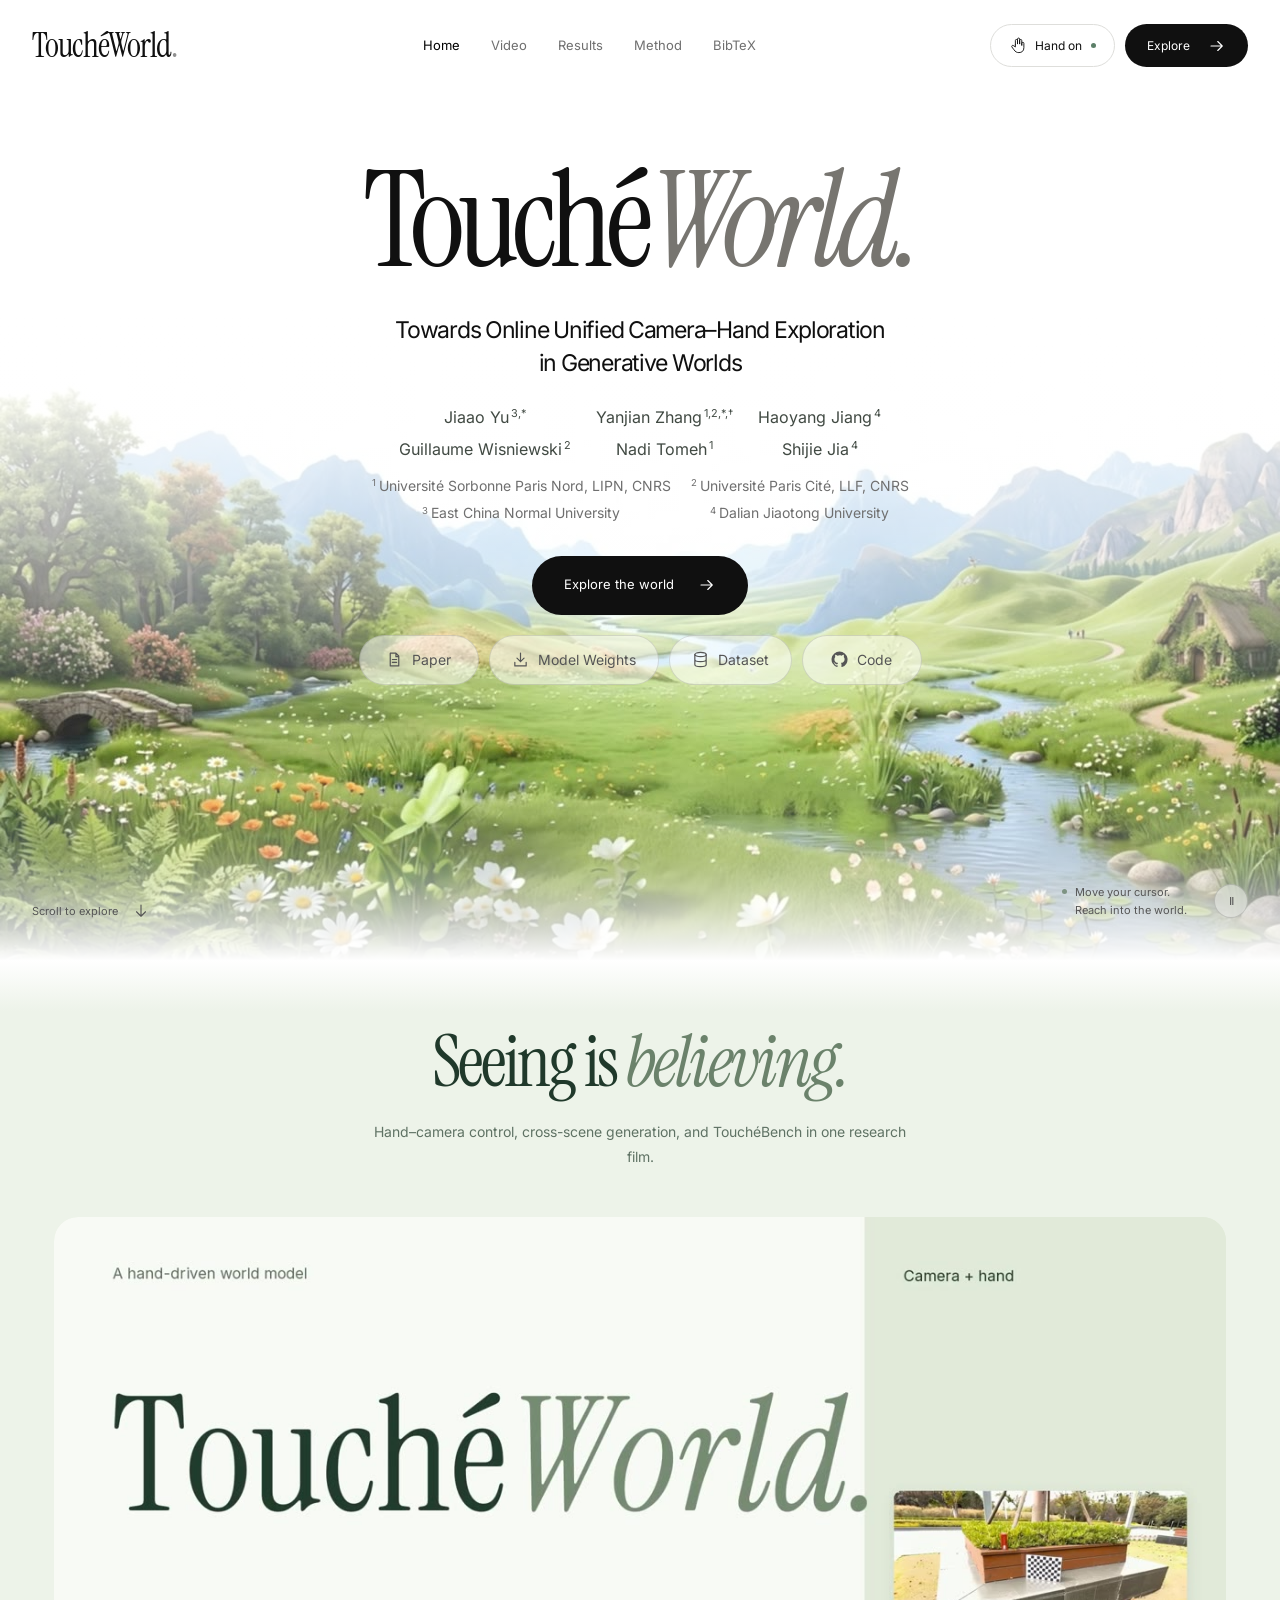
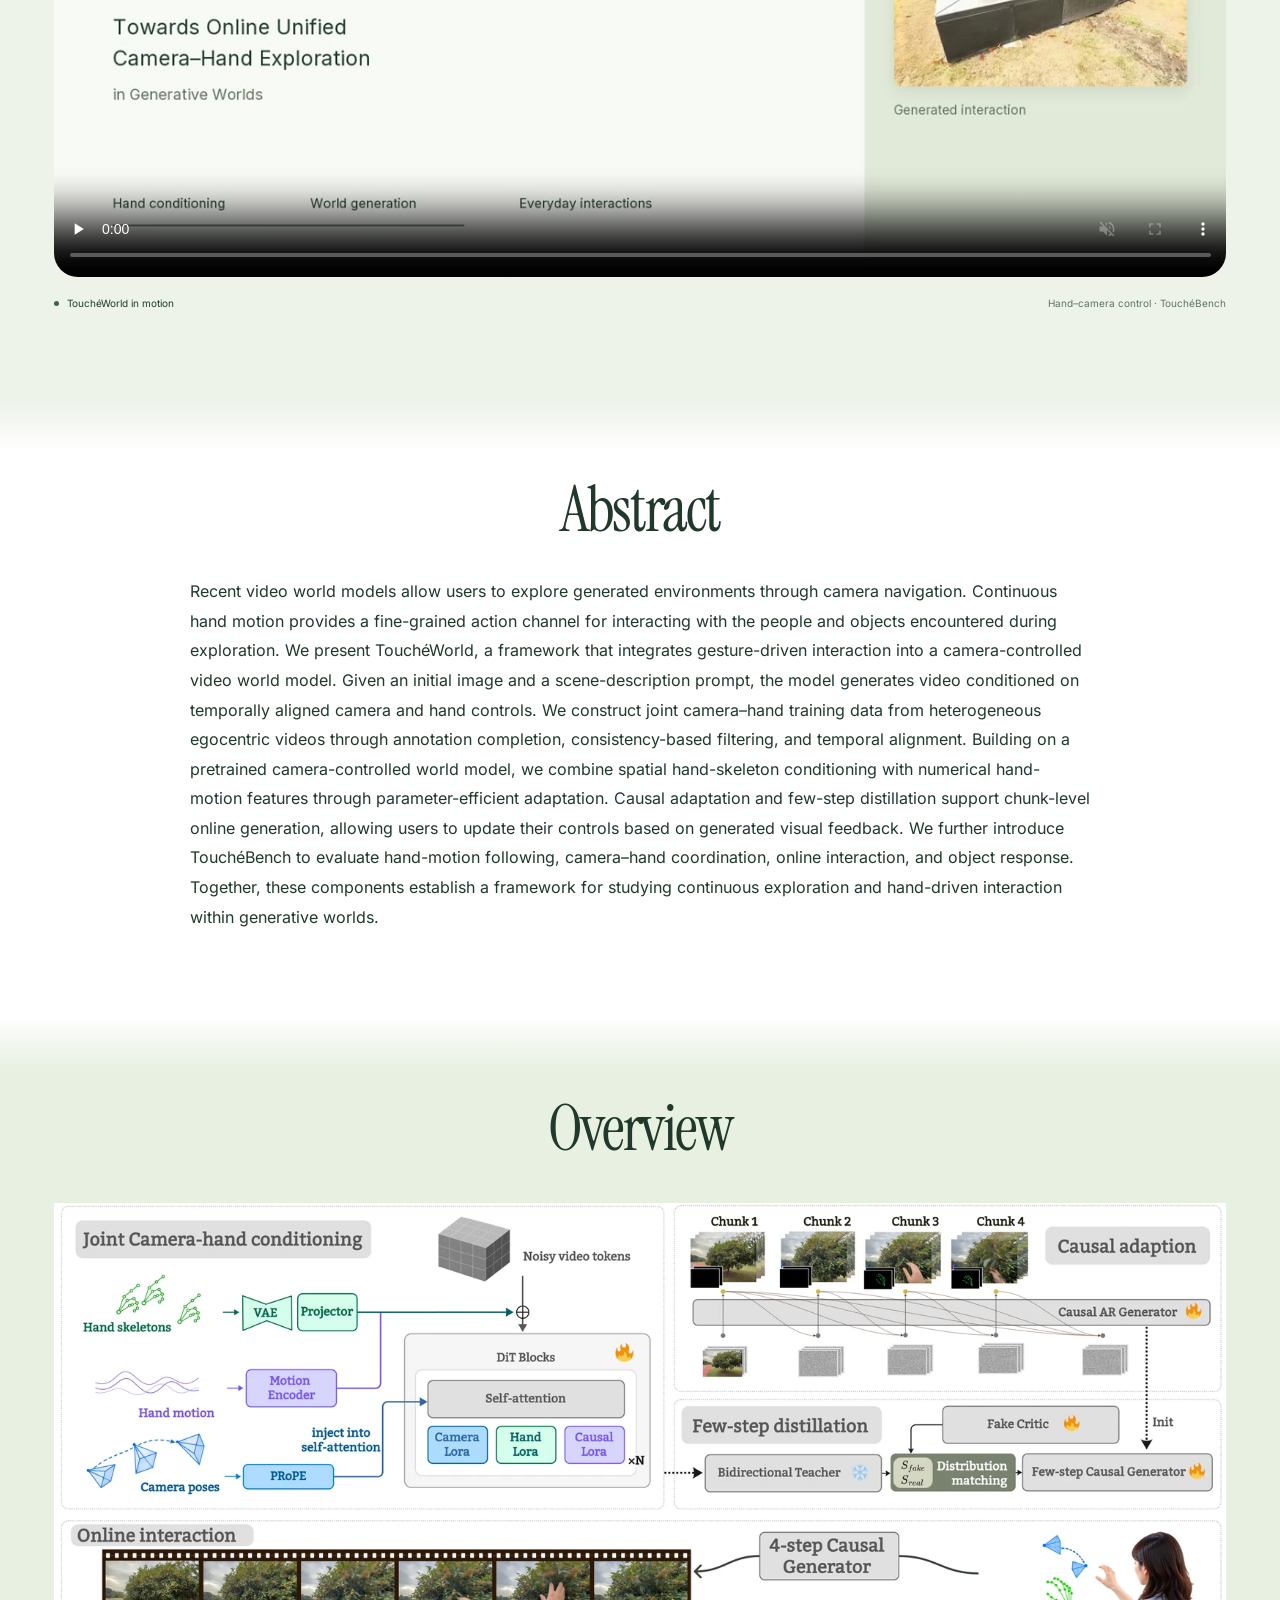
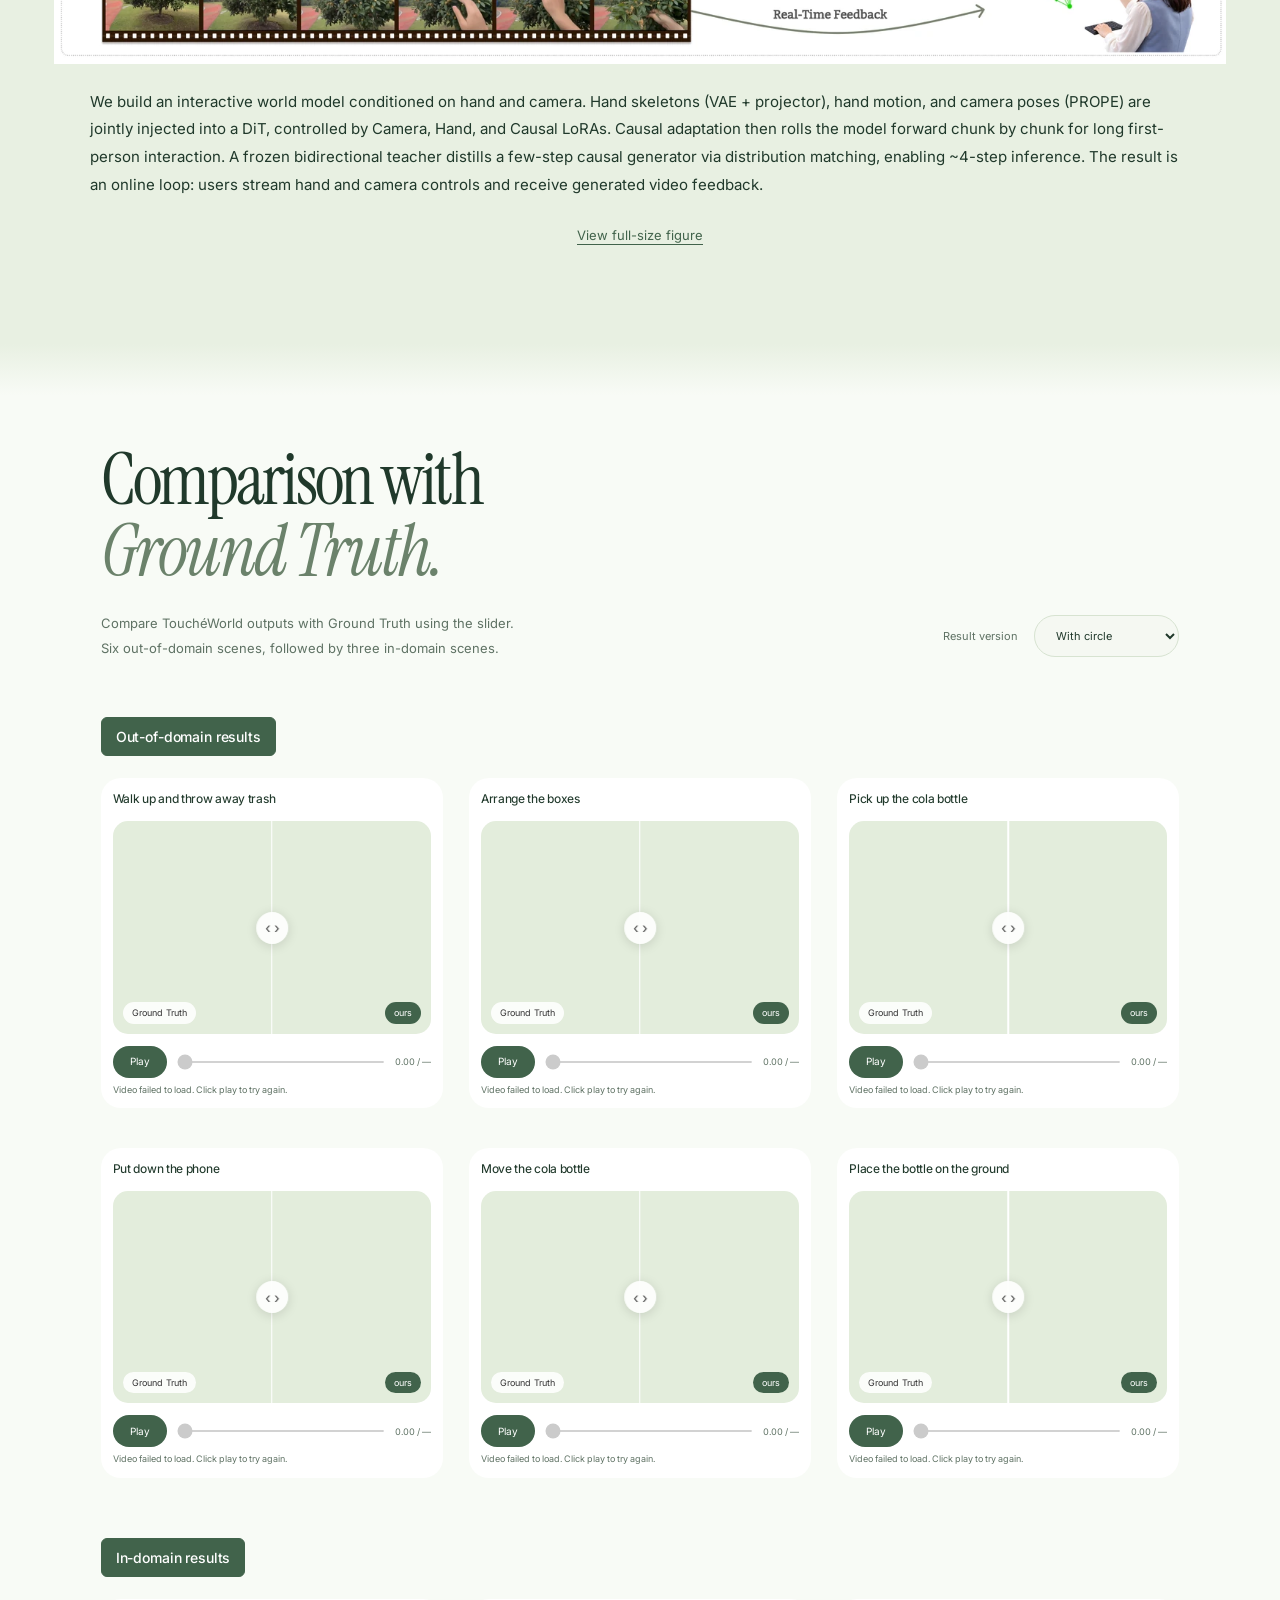
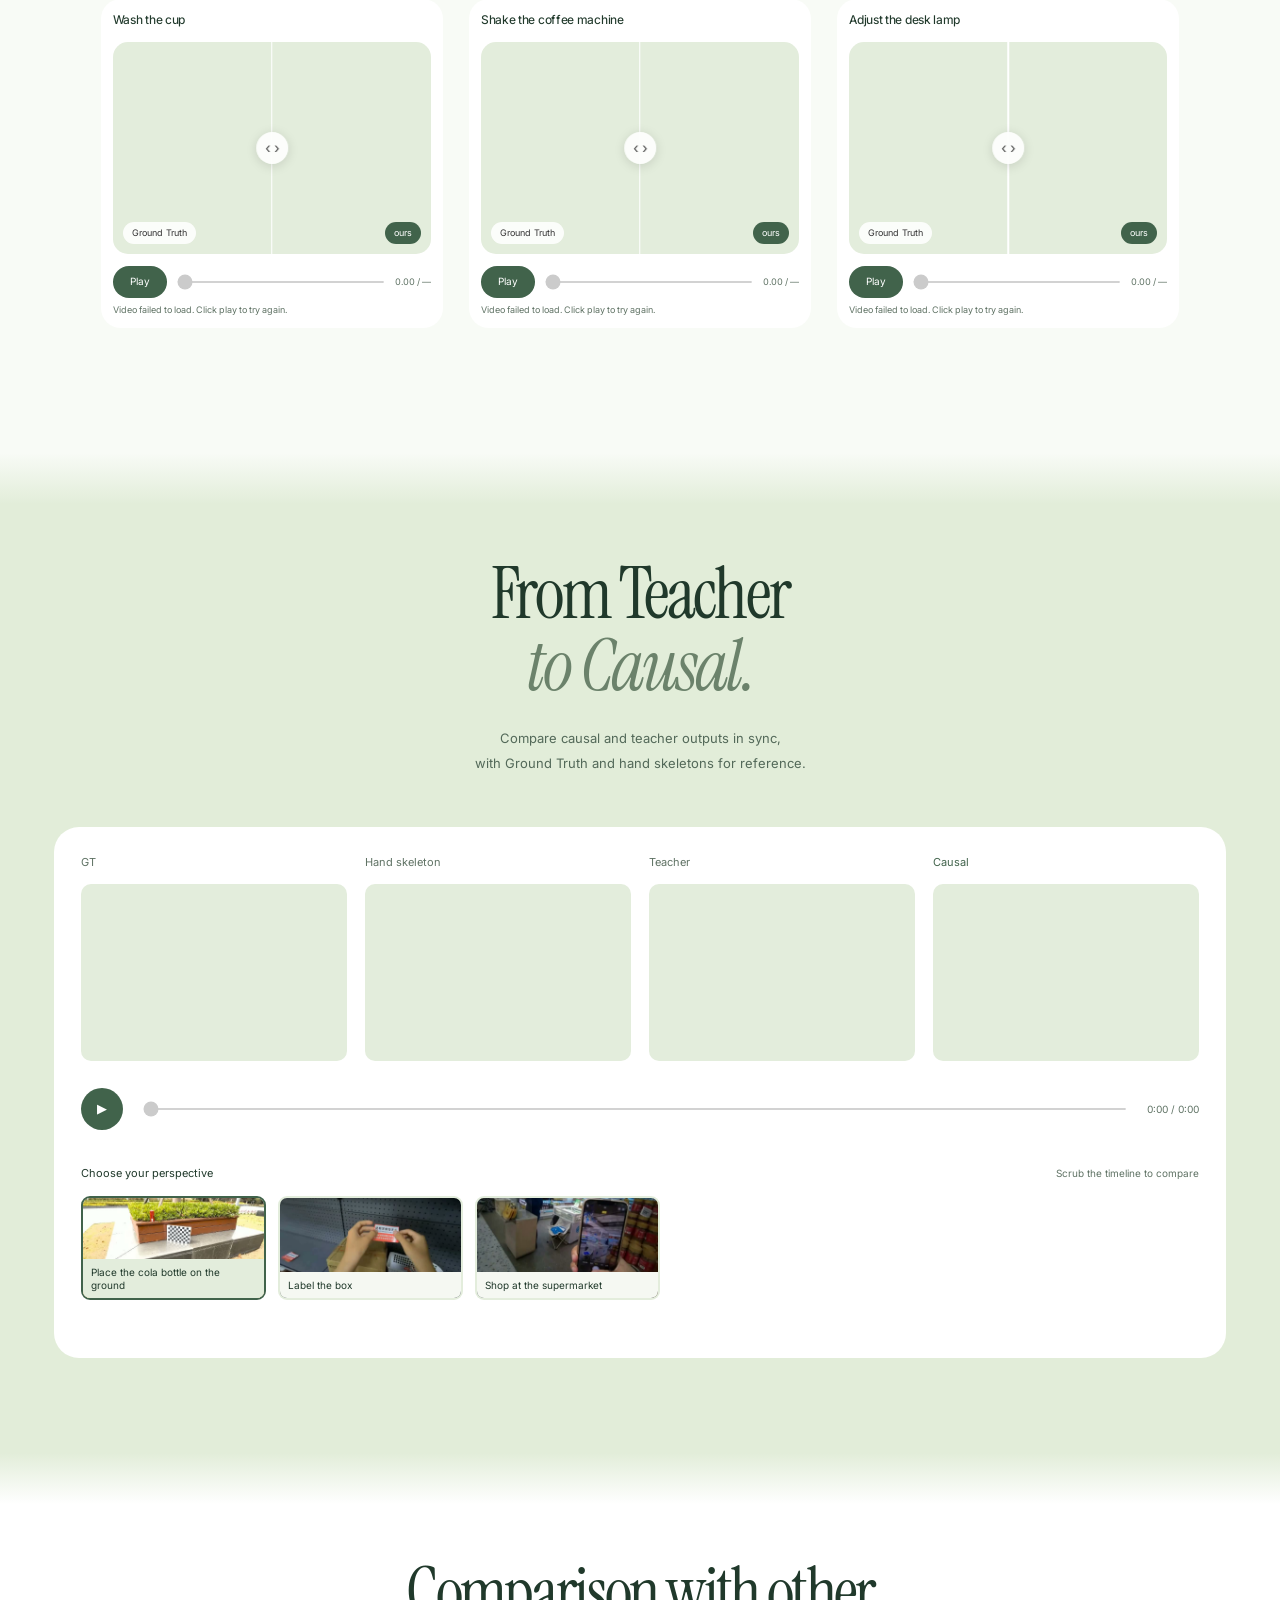
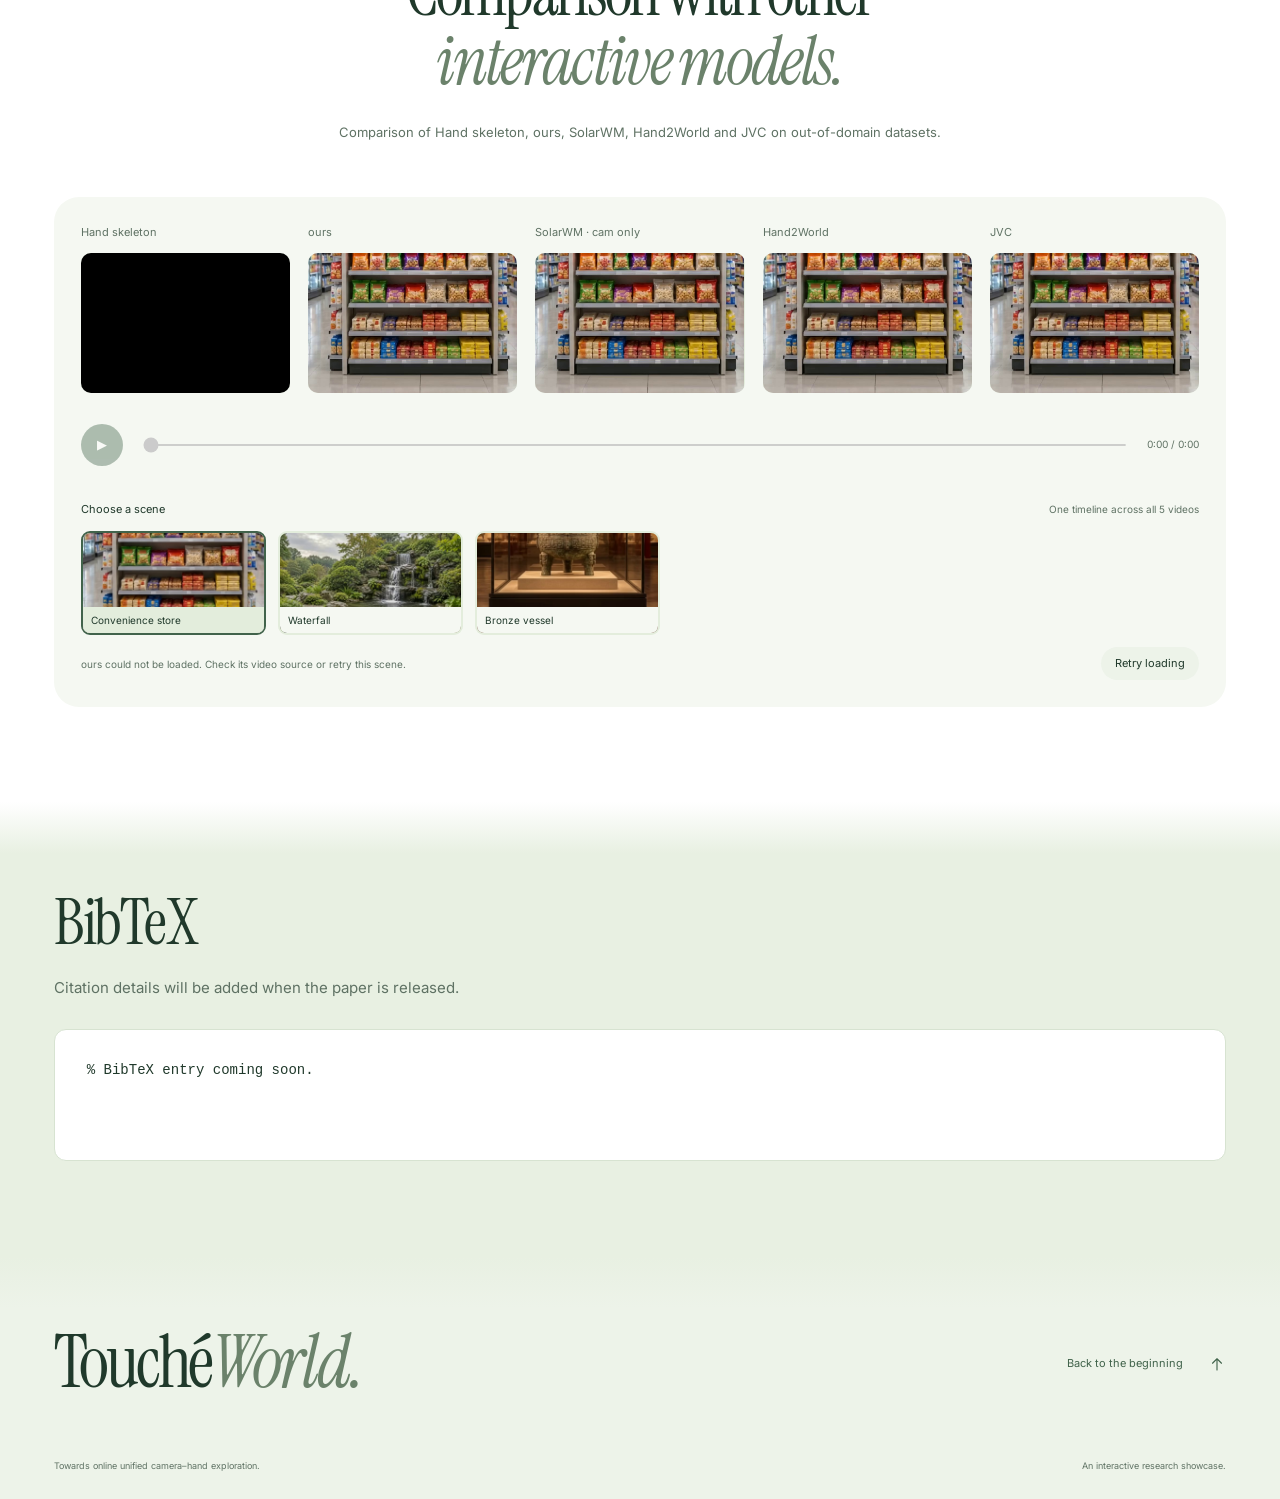
==== index.html @ d687a919 "docs(toucheworld): align affiliation 3 with the report" ====
<!doctype html>
<html lang="en">
  <head>
    <meta charset="UTF-8" />
    <meta name="viewport" content="width=device-width, initial-scale=1.0" />
    <meta name="theme-color" content="#ffffff" />
    <meta name="description" content="TouchéWorld: Towards Online Unified Camera–Hand Exploration in Generative Worlds. Explore the interactive scene and synchronized video comparisons." />
    <title>TouchéWorld — Towards Online Unified Camera–Hand Exploration in Generative Worlds</title>
    <link rel="preload" as="image" href="./assets/research/hero-landscape-poster.jpg" fetchpriority="high" />
    <script type="module" crossorigin src="./assets/app/index-DG3Ngy29.js"></script>
    <link rel="stylesheet" crossorigin href="./assets/app/index-OyoGI4PD.css">
  </head>
  <body>
    <div id="root"></div>
  </body>
</html>
---- assets/app/index-OyoGI4PD.css ----
.scene-interaction{position:absolute;inset:0;z-index:1;overflow:hidden;pointer-events:none;contain:layout paint}.scene-filter-definitions{position:absolute;width:0;height:0;overflow:hidden;pointer-events:none}.scene-pollen{position:absolute;inset:0;width:100%;height:100%;pointer-events:none}.tactile-text{position:relative}.tactile-original{display:inline}.tactile-text[data-tactile-ready=true]>.tactile-original{opacity:0}.tactile-ink{position:absolute;inset:0;display:block;pointer-events:none;perspective:700px;perspective-origin:50% 50%;transform-origin:50% 50%;will-change:transform}.tactile-glyph{position:absolute;display:block;transform-origin:50% 55%;transform-style:preserve-3d;pointer-events:none}.tactile-glyph svg{display:block;overflow:visible;max-width:none}.tactile-glyph text{letter-spacing:0;font-kerning:none}.cinematic-hero h1.tactile-text,.cinematic-hero p.tactile-text{-moz-user-select:none;user-select:none;-webkit-user-select:none}@media(prefers-reduced-motion:reduce){.tactile-ink{perspective:1200px}}.baseline-comparison{min-width:0}.baseline-comparison .baseline-video-scroll{max-width:100%;overflow-x:auto;overscroll-behavior-x:contain;scrollbar-color:var(--comparison-accent) var(--comparison-track);scrollbar-width:thin;padding-bottom:4px}.baseline-comparison .baseline-video-scroll>.videos{grid-template-columns:repeat(var(--baseline-columns, 5),minmax(190px,1fr));min-width:calc(var(--baseline-columns, 5) * 190px + (var(--baseline-columns, 5) - 1) * 18px);gap:18px}.baseline-comparison .baseline-video-scroll:focus-visible{outline:2px solid var(--comparison-accent);outline-offset:5px}.baseline-comparison .baseline-method-label{margin:0 0 13px;color:var(--comparison-muted);font-size:11px;font-weight:400;text-align:left}.baseline-comparison .baseline-feedback{display:flex;align-items:center;gap:16px;min-height:34px}.baseline-comparison .sync-status{flex:1}.baseline-retry{margin-top:12px;padding:8px 14px;border:0;border-radius:100px;background:var(--comparison-field);color:var(--comparison-ink);font-size:11px}.baseline-retry:hover{background:var(--comparison-selection)}.baseline-retry:focus-visible{outline:2px solid var(--comparison-accent);outline-offset:3px}@media(max-width:620px){.baseline-comparison .baseline-method-label{margin-bottom:8px;font-size:10px}.baseline-comparison .baseline-feedback{align-items:flex-start;gap:10px}.baseline-retry{flex:0 0 auto;margin-top:8px;font-size:10px}}.method-section.baseline-section{background:var(--comparison-field)}.baseline-section .method-heading h2{max-width:1000px;margin-inline:auto;font-size:clamp(38px,5.2vw,76px);line-height:1.04;overflow-wrap:break-word}.baseline-section .method-heading>p:last-child{max-width:740px}.research-introduction{--research-paper: #ffffff;--research-ground: #f5f8f2;--research-ink: #20392b;--research-accent: #41634b;--research-accent-hover: #2f4f39;color:var(--research-ink);background:var(--research-paper);font-family:Inter,Arial,sans-serif}.research-abstract{padding:76px var(--page-padding, 24px) 84px}.research-introduction .research-heading{margin:0 auto 34px;font-family:"Instrument Serif",Georgia,serif;font-size:clamp(52px,5vw,64px);font-weight:400;line-height:1.04;letter-spacing:-.035em;text-align:center}.research-abstract-copy{max-width:900px;margin-inline:auto;font-size:16px;line-height:1.85;overflow-wrap:break-word}.research-abstract-copy p{margin:0}.research-abstract-copy p+p{margin-top:22px}.research-overview{padding:80px var(--page-padding, 24px) 86px;background:var(--research-ground)}.research-overview .research-heading{margin-bottom:40px}.research-overview-figure{width:100%;max-width:1280px;margin:0 auto}.research-figure-link{display:block}.research-overview-figure img{display:block;width:100%;max-width:100%;height:auto;-o-object-fit:contain;object-fit:contain}.research-overview-figure figcaption{max-width:1100px;margin:24px auto 0;font-size:15px;line-height:1.85;text-align:left;overflow-wrap:break-word}.research-figure-actions{margin-top:15px;text-align:center}.research-full-size{display:inline-flex;align-items:center;min-height:44px;color:var(--research-accent);font-size:13px;line-height:1.5;text-decoration:underline;text-underline-offset:4px}.research-full-size:hover{color:var(--research-accent-hover)}.research-introduction a:focus-visible{outline:2px solid var(--research-accent);outline-offset:6px}@media(max-width:620px){.research-abstract{padding:55px 20px 62px}.research-introduction .research-heading{margin-bottom:28px;font-size:52px}.research-abstract-copy{font-size:15.5px;line-height:1.82}.research-abstract-copy p+p{margin-top:21px}.research-overview{padding:60px 20px 58px}.research-overview .research-heading{margin-bottom:30px}.research-overview-figure figcaption{margin-top:20px;line-height:1.8}.research-figure-actions{margin-top:12px}}.bibtex-section{--bibtex-paper: var(--section-paper, #ffffff);--bibtex-ground: #f5f8f2;--bibtex-ink: #20392b;--bibtex-muted: #5f7264;padding:88px var(--page-padding, 24px) 96px;background:var(--bibtex-paper);color:var(--bibtex-ink);font-family:Inter,Arial,sans-serif}.bibtex-section .bibtex-inner{width:100%;max-width:1190px;min-width:0;margin-inline:auto}.bibtex-section .bibtex-intro h2{margin:0;font-family:"Instrument Serif",Georgia,serif;font-size:clamp(44px,5vw,64px);font-weight:400;line-height:1.04;letter-spacing:-.035em}.bibtex-section .bibtex-intro p{max-width:680px;margin:18px 0 0;color:var(--bibtex-muted);font-size:15px;line-height:1.8;overflow-wrap:break-word}.bibtex-section .bibtex-code{display:block;max-width:100%;min-width:0;min-height:132px;margin:28px 0 0;padding:28px 32px;overflow-x:auto;border:1px solid #d7e3d1;border-radius:12px;background:var(--bibtex-paper);color:var(--bibtex-ink);font-family:ui-monospace,SFMono-Regular,Consolas,Liberation Mono,monospace;font-size:14px;line-height:1.8;white-space:pre;-moz-tab-size:2;-o-tab-size:2;tab-size:2}.bibtex-section .bibtex-code code{font:inherit;color:inherit}@media(max-width:620px){.bibtex-section{padding:60px 20px 68px}.bibtex-section .bibtex-intro h2{font-size:44px}.bibtex-section .bibtex-intro p{margin-top:15px;font-size:14px}.bibtex-section .bibtex-code{min-height:120px;margin-top:24px;padding:22px 20px;font-size:13px}}.wipe-results-groups{display:block}.wipe-results-groups>.wipe-domain-group{min-width:0}.wipe-results-groups>.wipe-domain-group+.wipe-domain-group{margin-top:60px}.wipe-results-groups .wipe-domain-title{display:inline-flex;max-width:100%;margin:0 0 22px;padding:8px 14px;border:1px solid var(--comparison-accent);border-radius:6px;background:var(--comparison-accent);color:var(--comparison-paper);font-family:Inter,Arial,sans-serif;font-size:14px;font-weight:500;line-height:1.5;letter-spacing:-.01em}@media(max-width:620px){.wipe-results-groups>.wipe-domain-group+.wipe-domain-group{margin-top:48px}.wipe-results-groups .wipe-domain-title{margin-bottom:18px;padding:7px 12px;font-size:13px}}@font-face{font-family:"Instrument Serif";font-style:normal;font-weight:400;font-display:swap;src:url(./instrument-serif-regular-latin-ext-C2je3j2s.woff2) format("woff2");unicode-range:U+0100-02BA,U+02BD-02C5,U+02C7-02CC,U+02CE-02D7,U+02DD-02FF,U+0304,U+0308,U+0329,U+1D00-1DBF,U+1E00-1E9F,U+1EF2-1EFF,U+2020,U+20A0-20AB,U+20AD-20C4,U+2113,U+2C60-2C7F,U+A720-A7FF}@font-face{font-family:"Instrument Serif";font-style:italic;font-weight:400;font-display:swap;src:url(./instrument-serif-italic-latin-ext-C9HzH3YL.woff2) format("woff2");unicode-range:U+0100-02BA,U+02BD-02C5,U+02C7-02CC,U+02CE-02D7,U+02DD-02FF,U+0304,U+0308,U+0329,U+1D00-1DBF,U+1E00-1E9F,U+1EF2-1EFF,U+2020,U+20A0-20AB,U+20AD-20C4,U+2113,U+2C60-2C7F,U+A720-A7FF}@font-face{font-family:"Instrument Serif";font-style:normal;font-weight:400;font-display:swap;src:url(./instrument-serif-regular-latin-DnYpCC2O.woff2) format("woff2");unicode-range:U+0000-00FF,U+0131,U+0152-0153,U+02BB-02BC,U+02C6,U+02DA,U+02DC,U+0304,U+0308,U+0329,U+2000-206F,U+20AC,U+2122,U+2191,U+2193,U+2212,U+2215,U+FEFF,U+FFFD}@font-face{font-family:"Instrument Serif";font-style:italic;font-weight:400;font-display:swap;src:url(./instrument-serif-italic-latin-DKMiL14s.woff2) format("woff2");unicode-range:U+0000-00FF,U+0131,U+0152-0153,U+02BB-02BC,U+02C6,U+02DA,U+02DC,U+0304,U+0308,U+0329,U+2000-206F,U+20AC,U+2122,U+2191,U+2193,U+2212,U+2215,U+FEFF,U+FFFD}@font-face{font-family:Inter;font-style:normal;font-weight:400 700;font-display:swap;src:url(./inter-variable-latin-ext-DO1Apj_S.woff2) format("woff2");unicode-range:U+0100-02BA,U+02BD-02C5,U+02C7-02CC,U+02CE-02D7,U+02DD-02FF,U+0304,U+0308,U+0329,U+1D00-1DBF,U+1E00-1E9F,U+1EF2-1EFF,U+2020,U+20A0-20AB,U+20AD-20C4,U+2113,U+2C60-2C7F,U+A720-A7FF}@font-face{font-family:Inter;font-style:normal;font-weight:400 700;font-display:swap;src:url(./inter-variable-latin-Dx4kXJAl.woff2) format("woff2");unicode-range:U+0000-00FF,U+0131,U+0152-0153,U+02BB-02BC,U+02C6,U+02DA,U+02DC,U+0304,U+0308,U+0329,U+2000-206F,U+20AC,U+2122,U+2191,U+2193,U+2212,U+2215,U+FEFF,U+FFFD}*,:before,:after{--tw-border-spacing-x: 0;--tw-border-spacing-y: 0;--tw-translate-x: 0;--tw-translate-y: 0;--tw-rotate: 0;--tw-skew-x: 0;--tw-skew-y: 0;--tw-scale-x: 1;--tw-scale-y: 1;--tw-pan-x: ;--tw-pan-y: ;--tw-pinch-zoom: ;--tw-scroll-snap-strictness: proximity;--tw-gradient-from-position: ;--tw-gradient-via-position: ;--tw-gradient-to-position: ;--tw-ordinal: ;--tw-slashed-zero: ;--tw-numeric-figure: ;--tw-numeric-spacing: ;--tw-numeric-fraction: ;--tw-ring-inset: ;--tw-ring-offset-width: 0px;--tw-ring-offset-color: #fff;--tw-ring-color: rgb(59 130 246 / .5);--tw-ring-offset-shadow: 0 0 #0000;--tw-ring-shadow: 0 0 #0000;--tw-shadow: 0 0 #0000;--tw-shadow-colored: 0 0 #0000;--tw-blur: ;--tw-brightness: ;--tw-contrast: ;--tw-grayscale: ;--tw-hue-rotate: ;--tw-invert: ;--tw-saturate: ;--tw-sepia: ;--tw-drop-shadow: ;--tw-backdrop-blur: ;--tw-backdrop-brightness: ;--tw-backdrop-contrast: ;--tw-backdrop-grayscale: ;--tw-backdrop-hue-rotate: ;--tw-backdrop-invert: ;--tw-backdrop-opacity: ;--tw-backdrop-saturate: ;--tw-backdrop-sepia: ;--tw-contain-size: ;--tw-contain-layout: ;--tw-contain-paint: ;--tw-contain-style: }::backdrop{--tw-border-spacing-x: 0;--tw-border-spacing-y: 0;--tw-translate-x: 0;--tw-translate-y: 0;--tw-rotate: 0;--tw-skew-x: 0;--tw-skew-y: 0;--tw-scale-x: 1;--tw-scale-y: 1;--tw-pan-x: ;--tw-pan-y: ;--tw-pinch-zoom: ;--tw-scroll-snap-strictness: proximity;--tw-gradient-from-position: ;--tw-gradient-via-position: ;--tw-gradient-to-position: ;--tw-ordinal: ;--tw-slashed-zero: ;--tw-numeric-figure: ;--tw-numeric-spacing: ;--tw-numeric-fraction: ;--tw-ring-inset: ;--tw-ring-offset-width: 0px;--tw-ring-offset-color: #fff;--tw-ring-color: rgb(59 130 246 / .5);--tw-ring-offset-shadow: 0 0 #0000;--tw-ring-shadow: 0 0 #0000;--tw-shadow: 0 0 #0000;--tw-shadow-colored: 0 0 #0000;--tw-blur: ;--tw-brightness: ;--tw-contrast: ;--tw-grayscale: ;--tw-hue-rotate: ;--tw-invert: ;--tw-saturate: ;--tw-sepia: ;--tw-drop-shadow: ;--tw-backdrop-blur: ;--tw-backdrop-brightness: ;--tw-backdrop-contrast: ;--tw-backdrop-grayscale: ;--tw-backdrop-hue-rotate: ;--tw-backdrop-invert: ;--tw-backdrop-opacity: ;--tw-backdrop-saturate: ;--tw-backdrop-sepia: ;--tw-contain-size: ;--tw-contain-layout: ;--tw-contain-paint: ;--tw-contain-style: }*,:before,:after{box-sizing:border-box;border-width:0;border-style:solid;border-color:#e5e7eb}:before,:after{--tw-content: ""}html,:host{line-height:1.5;-webkit-text-size-adjust:100%;-moz-tab-size:4;-o-tab-size:4;tab-size:4;font-family:Inter,Arial,sans-serif;font-feature-settings:normal;font-variation-settings:normal;-webkit-tap-highlight-color:transparent}body{margin:0;line-height:inherit}hr{height:0;color:inherit;border-top-width:1px}abbr:where([title]){-webkit-text-decoration:underline dotted;text-decoration:underline dotted}h1,h2,h3,h4,h5,h6{font-size:inherit;font-weight:inherit}a{color:inherit;text-decoration:inherit}b,strong{font-weight:bolder}code,kbd,samp,pre{font-family:ui-monospace,SFMono-Regular,Menlo,Monaco,Consolas,Liberation Mono,Courier New,monospace;font-feature-settings:normal;font-variation-settings:normal;font-size:1em}small{font-size:80%}sub,sup{font-size:75%;line-height:0;position:relative;vertical-align:baseline}sub{bottom:-.25em}sup{top:-.5em}table{text-indent:0;border-color:inherit;border-collapse:collapse}button,input,optgroup,select,textarea{font-family:inherit;font-feature-settings:inherit;font-variation-settings:inherit;font-size:100%;font-weight:inherit;line-height:inherit;letter-spacing:inherit;color:inherit;margin:0;padding:0}button,select{text-transform:none}button,input:where([type=button]),input:where([type=reset]),input:where([type=submit]){-webkit-appearance:button;background-color:transparent;background-image:none}:-moz-focusring{outline:auto}:-moz-ui-invalid{box-shadow:none}progress{vertical-align:baseline}::-webkit-inner-spin-button,::-webkit-outer-spin-button{height:auto}[type=search]{-webkit-appearance:textfield;outline-offset:-2px}::-webkit-search-decoration{-webkit-appearance:none}::-webkit-file-upload-button{-webkit-appearance:button;font:inherit}summary{display:list-item}blockquote,dl,dd,h1,h2,h3,h4,h5,h6,hr,figure,p,pre{margin:0}fieldset{margin:0;padding:0}legend{padding:0}ol,ul,menu{list-style:none;margin:0;padding:0}dialog{padding:0}textarea{resize:vertical}input::-moz-placeholder,textarea::-moz-placeholder{opacity:1;color:#9ca3af}input::placeholder,textarea::placeholder{opacity:1;color:#9ca3af}button,[role=button]{cursor:pointer}:disabled{cursor:default}img,svg,video,canvas,audio,iframe,embed,object{display:block;vertical-align:middle}img,video{max-width:100%;height:auto}[hidden]:where(:not([hidden=until-found])){display:none}.\!visible{visibility:visible!important}.visible{visibility:visible}.fixed{position:fixed}.relative{position:relative}.z-10{z-index:10}.mx-auto{margin-left:auto;margin-right:auto}.flex{display:flex}.grid{display:grid}.hidden{display:none}.w-full{width:100%}.max-w-7xl{max-width:80rem}.transform{transform:translate(var(--tw-translate-x),var(--tw-translate-y)) rotate(var(--tw-rotate)) skew(var(--tw-skew-x)) skewY(var(--tw-skew-y)) scaleX(var(--tw-scale-x)) scaleY(var(--tw-scale-y))}.resize{resize:both}.columns-1{-moz-columns:1;columns:1}.flex-col{flex-direction:column}.items-end{align-items:flex-end}.items-center{align-items:center}.justify-between{justify-content:space-between}.overflow-hidden{overflow:hidden}.px-6{padding-left:1.5rem;padding-right:1.5rem}.text-center{text-align:center}.shadow{--tw-shadow: 0 1px 3px 0 rgb(0 0 0 / .1), 0 1px 2px -1px rgb(0 0 0 / .1);--tw-shadow-colored: 0 1px 3px 0 var(--tw-shadow-color), 0 1px 2px -1px var(--tw-shadow-color);box-shadow:var(--tw-ring-offset-shadow, 0 0 #0000),var(--tw-ring-shadow, 0 0 #0000),var(--tw-shadow)}.outline{outline-style:solid}.blur{--tw-blur: blur(8px);filter:var(--tw-blur) var(--tw-brightness) var(--tw-contrast) var(--tw-grayscale) var(--tw-hue-rotate) var(--tw-invert) var(--tw-saturate) var(--tw-sepia) var(--tw-drop-shadow)}.drop-shadow{--tw-drop-shadow: drop-shadow(0 1px 2px rgb(0 0 0 / .1)) drop-shadow(0 1px 1px rgb(0 0 0 / .06));filter:var(--tw-blur) var(--tw-brightness) var(--tw-contrast) var(--tw-grayscale) var(--tw-hue-rotate) var(--tw-invert) var(--tw-saturate) var(--tw-sepia) var(--tw-drop-shadow)}.invert{--tw-invert: invert(100%);filter:var(--tw-blur) var(--tw-brightness) var(--tw-contrast) var(--tw-grayscale) var(--tw-hue-rotate) var(--tw-invert) var(--tw-saturate) var(--tw-sepia) var(--tw-drop-shadow)}.\!filter{filter:var(--tw-blur) var(--tw-brightness) var(--tw-contrast) var(--tw-grayscale) var(--tw-hue-rotate) var(--tw-invert) var(--tw-saturate) var(--tw-sepia) var(--tw-drop-shadow)!important}.filter{filter:var(--tw-blur) var(--tw-brightness) var(--tw-contrast) var(--tw-grayscale) var(--tw-hue-rotate) var(--tw-invert) var(--tw-saturate) var(--tw-sepia) var(--tw-drop-shadow)}:root{font-family:Inter,Arial,sans-serif;color:#101010;background:#fff;font-synthesis:none;--ink: #101010;--muted: #6f6f6f;--page-padding: clamp(20px, 4.2vw, 72px)}*{box-sizing:border-box}html{scroll-behavior:smooth;scroll-padding-top:24px}body{margin:0;min-width:320px}button,input,select{font:inherit}button,a{-webkit-tap-highlight-color:transparent}button,select{cursor:pointer}button:disabled{cursor:default}a{color:inherit;text-decoration:none}button:focus-visible,a:focus-visible,input:focus-visible,select:focus-visible{outline:2px solid #527b66;outline-offset:5px}::-moz-selection{background:#dce8df}::selection{background:#dce8df}.scroll-progress{position:fixed;z-index:100;height:2px;inset:0 0 auto;background:#171717;transform-origin:left;transform:scaleX(0);pointer-events:none}.cinematic-hero{min-height:max(960px,100svh);display:flex;flex-direction:column;isolation:isolate;background:#fff}.hero-background{position:absolute;inset:300px 0 0;z-index:-1;background:#f2f0eb;overflow:hidden}.hero-background video,.hero-background .hero-poster{position:absolute;inset:0;width:100%;height:100%;max-width:none;-o-object-fit:cover;object-fit:cover;-o-object-position:center 56%;object-position:center 56%}.hero-background video{opacity:0;transition:opacity .35s ease}.video-wash{position:absolute;inset:-1px;background:linear-gradient(180deg,#fff,#fffffff5 9%,#ffffffa3 35%,#ffffff14 68%,#ffffff52,#fff)}.site-nav{padding:24px 0;width:calc(100% - 64px);gap:24px}.wordmark{font-family:"Instrument Serif",Georgia,serif;font-size:34px;line-height:1;letter-spacing:-1.1px;white-space:nowrap}.brand-dot{color:#909090}.nav-links{gap:31px;padding-left:12px}.nav-links a{padding:10px 0;font-size:13px;color:#6f6f6f;transition:color .25s}.nav-links a.active,.nav-links a:hover{color:#000}.nav-tools{display:flex;align-items:center;gap:10px}.nav-cta{display:inline-flex;align-items:center;justify-content:center;gap:18px;min-height:43px;padding:12px 22px;color:#fff;background:#101010;border-radius:100px;font-size:12px;transition:transform .3s}.nav-cta:hover{transform:scale(1.03)}.hand-toggle{display:flex;justify-content:center;align-items:center;gap:9px;min-height:43px;padding:10px 18px;border:1px solid #dededb;border-radius:100px;background:#fff9;font-size:12px;white-space:nowrap;transition:background .25s,transform .25s}.hand-toggle:hover{background:#fff;transform:translateY(-2px)}.hand-toggle[aria-pressed=true]:after{content:"";width:5px;height:5px;background:#5b7f68;border-radius:50%}.hero-copy{padding-top:64px;width:100%;max-width:1280px}.hero-copy h1{margin:0;font-family:"Instrument Serif",Georgia,serif;font-size:clamp(76px,10.5vw,152px);font-weight:400;letter-spacing:-.052em;line-height:.98}.hero-copy h1 em{font-weight:400;color:#777570}.paper-title{max-width:900px;margin:27px 0 0;font-size:clamp(18px,1.8vw,24px);font-weight:400;line-height:1.45;letter-spacing:-.055em}.hero-description{max-width:660px;margin:17px 0 0;color:#6f6f6f;font-size:15px;line-height:1.7;letter-spacing:-.025em}.hero-description.paper-credits{max-width:960px;width:100%;margin-top:23px;letter-spacing:0}.paper-authors{display:grid;grid-template-columns:repeat(3,max-content);justify-content:center;gap:5px 25px;margin:0;padding:0;list-style:none;color:#414a43;font-size:16px;line-height:1.7}.paper-authors li{white-space:nowrap}.paper-credits sup{margin-left:2px;font-size:.68em}.paper-affiliations{display:grid;grid-template-columns:repeat(2,minmax(0,max-content));justify-content:center;gap:5px 20px;margin:12px 0 0;padding:0;list-style:none;font-size:14px;line-height:1.6}.paper-affiliations sup{margin:0 3px 0 0}.hero-actions{margin-top:31px;display:flex;flex-direction:column;align-items:center;gap:20px}.primary-button{min-height:59px;padding:17px 32px;display:inline-flex;justify-content:center;align-items:center;gap:24px;background:#101010;border:0;border-radius:100px;color:#fff;font-size:13px;transition:transform .35s cubic-bezier(.2,.7,.3,1)}.primary-button:hover{transform:scale(1.03)}.primary-button:active{transform:scale(.98)}.resource-links{display:flex;gap:10px}.resource-link{display:flex;align-items:center;justify-content:center;gap:9px;min-width:120px;min-height:50px;padding:12px 22px;border:1px solid #00000020;border-radius:100px;background:#ffffff80;backdrop-filter:blur(10px);color:#555;font-size:14px;white-space:nowrap;transition:background .2s,border-color .2s}.resource-link svg{flex-shrink:0}.resource-link:hover{background:#ffffffe6;border-color:#527b6670}.research-credits{max-width:980px;margin-top:23px;color:#555;font-size:10px;line-height:1.9}.research-credits p{margin:0}.research-credits p+p{color:#767676}.hero-bottom{min-height:150px;margin-top:auto;padding:50px 0 40px;width:calc(100% - 64px)}.scroll-link{display:inline-flex;align-items:center;gap:14px;color:#555;font-size:11px}.scroll-link svg{transition:transform .3s}.scroll-link:hover svg{transform:translateY(4px) rotate(90deg)!important}.cursor-note{color:#565656;font-size:11px;line-height:1.7}.cursor-note>span:first-child{display:inline-block;width:5px;height:5px;margin:0 8px 2px 0;border-radius:50%;background:#7d9383}.note-indent{padding-left:13px}.hero-bottom-tools{display:flex;align-items:center;gap:27px}.background-toggle{display:grid;place-items:center;width:34px;height:34px;border:1px solid #00000024;border-radius:50%;color:#555;background:#ffffff70;backdrop-filter:blur(10px);font-size:11px;transition:transform .25s}.background-toggle:hover{transform:scale(1.08)}.section-space{padding:112px var(--page-padding)}.section-inner{max-width:1440px;margin:0 auto}.section-intro{text-align:center;margin:0 auto 48px}.section-intro h2,.section-head h2,.method-heading h2{font-family:"Instrument Serif",Georgia,serif;font-size:clamp(52px,5.6vw,84px);font-weight:400;line-height:1;letter-spacing:-.04em;margin:0}.section-intro h2 em,.section-head h2 em{color:#8c8b86}.section-intro>p:last-child{margin:21px auto 0;max-width:550px;color:#777;font-size:14px;line-height:1.8}.showcase-section{padding-top:66px;padding-bottom:90px;background:var(--comparison-field);color:var(--comparison-ink)}.showcase-section .section-intro h2 em{color:var(--comparison-soft-ink)}.showcase-section .section-intro>p:last-child{color:var(--comparison-muted)}.showcase-player{max-width:1190px;margin:0 auto}.showcase-player video{width:100%;height:auto;aspect-ratio:16 / 9;-o-object-fit:contain;object-fit:contain;background:var(--comparison-selection);border-radius:24px}.showcase-player figcaption{display:flex;justify-content:space-between;align-items:center;gap:20px;padding-top:19px;color:var(--comparison-muted);font-size:10px}.showcase-player figcaption>span:first-child{color:var(--comparison-ink);display:flex;align-items:center;gap:8px}.live-dot{width:5px;height:5px;border-radius:50%;background:var(--comparison-accent)}.wipe-section{padding-top:100px;padding-bottom:125px;background:var(--comparison-ground);color:var(--comparison-ink)}.wipe-section .section-head h2 em{color:var(--comparison-soft-ink)}.wipe-section .section-head>div>p:last-child{color:var(--comparison-muted)}.wipe-section .section-inner{width:92%;max-width:1200px}.section-head{display:flex;align-items:flex-end;justify-content:space-between;gap:40px;margin-bottom:57px}.section-head>div>p:last-child,.method-heading>p:last-child{max-width:650px;margin:24px 0 0;color:#777;font-size:13px;line-height:1.9}.version-control{display:flex;align-items:center;gap:16px;font-size:11px;color:var(--comparison-muted);margin-bottom:3px}.version-control select{border:1px solid var(--comparison-track);min-height:42px;border-radius:100px;padding:10px 32px 10px 17px;font-size:11px;color:var(--comparison-ink);background:var(--comparison-ground)}.version-control select:focus-visible{outline-color:var(--comparison-accent)}.wipe-grid{display:grid;grid-template-columns:repeat(3,minmax(0,1fr));gap:40px 26px}.wipe-grid>section{min-width:0;padding:12px;border-radius:20px;background:var(--comparison-paper);transition:transform .45s}.wipe-grid>section:hover{transform:translateY(-4px)}.wipe-grid h2{margin:0 0 13px;color:var(--comparison-ink);font-size:12px;font-weight:450;letter-spacing:-.025em}.stage{position:relative;aspect-ratio:3/2;overflow:hidden;background:var(--comparison-selection);border-radius:15px;--split: 50%;touch-action:pan-y;isolation:isolate}.stage video{position:absolute;inset:0;width:100%;height:100%;max-width:none;-o-object-fit:contain;object-fit:contain}.stage .gt{clip-path:inset(0 calc(100% - var(--split)) 0 0)}.stage .line{position:absolute;top:0;bottom:0;left:var(--split);width:1.5px;background:#fff;transform:translate(-50%);pointer-events:none}.stage .handle{position:absolute;top:50%;left:50%;width:32px;height:32px;display:grid;place-items:center;transform:translate(-50%,-50%);border-radius:50%;background:#fffd;backdrop-filter:blur(10px);color:#444;font-size:14px;white-space:nowrap;box-shadow:0 2px 12px #0002}.stage .wipe{position:absolute;inset:0;width:100%;height:100%;margin:0;opacity:0;cursor:ew-resize;touch-action:none}.stage:focus-within{outline:2px solid #869b8c;outline-offset:4px}.badge{position:absolute;bottom:10px;padding:5px 9px;border-radius:100px;font-size:9px;line-height:1.3;pointer-events:none;background:#ffffffdb;backdrop-filter:blur(8px);color:#333}.badge.left{left:10px}.badge.right{right:10px;background:var(--comparison-accent);color:var(--comparison-paper)}.controls{display:flex;align-items:center;gap:10px;margin-top:12px}.controls button{min-width:54px;min-height:32px;padding:5px 8px;border-radius:100px;background:var(--comparison-accent);color:var(--comparison-paper);font-size:10px;transition:background .2s}.controls button:hover{background:var(--comparison-accent-hover)}.controls .seek{min-width:0;flex:1;accent-color:var(--comparison-accent);background:var(--comparison-track);height:2px}.controls .time,.wipe-grid .status{color:var(--comparison-muted);font-size:9px;white-space:nowrap;font-variant-numeric:tabular-nums}.wipe-grid .status{min-height:10px;margin-top:5px}.load-error{font-size:13px;color:#8d3c2b}.showcase-section,.wipe-section,.method-section{--comparison-paper: #ffffff;--comparison-ground: #f5f8f2;--comparison-field: #edf3e9;--comparison-ink: #20392b;--comparison-muted: #5f7264;--comparison-soft-ink: #6b826b;--comparison-accent: #41634b;--comparison-accent-hover: #2f4f39;--comparison-selection: #e3eddc;--comparison-track: #d7e3d1}.method-section{background:var(--comparison-ground);color:var(--comparison-ink);padding-block:105px 95px}.method-heading{display:block;margin-bottom:52px;text-align:center}.method-heading h2 em{color:var(--comparison-soft-ink)}.method-heading>p:last-child{color:var(--comparison-muted);margin-inline:auto}.sync-panel{padding:27px;border:0;border-radius:25px;background:var(--comparison-paper)}.videos{display:grid;grid-template-columns:repeat(4,minmax(0,1fr));gap:18px}.videos>div{min-width:0}.videos h2{color:var(--comparison-muted);font-size:11px;font-weight:400;margin:0 0 13px;text-align:left}.videos .featured h2{color:var(--comparison-accent)}.frame{width:100%;aspect-ratio:3/2;border-radius:10px;overflow:hidden;background:var(--comparison-selection)}.frame video{display:block;width:100%;height:100%;-o-object-fit:contain;object-fit:contain}.transport{display:flex;align-items:center;gap:20px;margin:27px 0 35px}.play{width:42px;height:42px;flex:0 0 42px;display:grid;place-items:center;border-radius:50%;background:var(--comparison-accent);color:var(--comparison-paper);font-size:13px;transition:transform .3s,background .2s}.play:hover{transform:scale(1.05);background:var(--comparison-accent-hover)}.play:disabled{opacity:.4}.transport .seek{flex:1;min-width:20px;height:2px;accent-color:var(--comparison-accent);background:var(--comparison-track)}.transport .time{color:var(--comparison-muted);font-size:10px;white-space:nowrap;font-variant-numeric:tabular-nums}.case-heading{display:flex;justify-content:space-between;align-items:center;gap:16px;font-size:10px;color:var(--comparison-muted);margin-bottom:14px}.case-label{margin:0;color:var(--comparison-ink);font-size:11px}.cases{display:flex;flex-wrap:wrap;gap:12px}.case{position:relative;width:clamp(120px,15vw,185px);aspect-ratio:16/9;padding:0;border:2px solid transparent;border-radius:9px;overflow:hidden;background:var(--comparison-selection);transition:border-color .25s,transform .25s}.case:hover{transform:translateY(-3px)}.case[aria-pressed=true]{border-color:var(--comparison-accent)}.case img{width:100%;height:100%;-o-object-fit:cover;object-fit:cover}.case span{position:absolute;inset:auto 0 0;padding:7px 8px 6px;background:var(--comparison-ground);color:var(--comparison-ink);font-size:10px;text-align:left;line-height:1.3;transition:background .2s}.case[aria-pressed=true] span,.case:hover span{background:var(--comparison-selection)}.sync-status{min-height:16px;color:var(--comparison-muted);font-size:10px;margin:15px 0 0}.method-section :is(button,input):focus-visible{outline-color:var(--comparison-accent)}.site-footer{padding:68px var(--page-padding) 26px;background:#fff}.footer-top,.footer-bottom{max-width:1440px;margin:0 auto;display:flex;align-items:center;justify-content:space-between;gap:24px}.footer-wordmark{margin:0;font-family:"Instrument Serif",Georgia,serif;font-size:clamp(44px,5.7vw,80px);line-height:1.05;letter-spacing:-.045em}.footer-wordmark em{color:#96958f}.back-top{display:inline-flex;align-items:center;gap:25px;font-size:11px}.back-top svg{transform:rotate(-90deg)}.footer-bottom{margin-top:57px;color:#999;font-size:9px}.footer-bottom a{color:#717171}@keyframes fade-rise{0%{opacity:0;transform:translateY(20px)}to{opacity:1;transform:translateY(0)}}.animate-fade-rise{animation:fade-rise .8s ease-out both}.animate-fade-rise-delay{animation:fade-rise .8s ease-out .2s both}.animate-fade-rise-delay-2{animation:fade-rise .8s ease-out .4s both}.motion-ready [data-reveal]{opacity:0;transform:translateY(28px);transition:opacity .85s ease,transform .85s cubic-bezier(.2,.7,.3,1)}.motion-ready [data-reveal].is-visible{opacity:1;transform:translateY(0)}@media(max-width:1000px){.site-nav{gap:18px}.nav-links{gap:16px;padding-left:0}.wordmark{font-size:30px}.hero-copy{padding-top:75px}.cinematic-hero{min-height:940px}.wipe-grid{grid-template-columns:repeat(2,minmax(0,1fr))}.wipe-section .section-inner{width:100%}.videos{grid-template-columns:repeat(2,minmax(0,1fr))}.frame{aspect-ratio:3/2}}@media(max-width:620px){:root{--page-padding: 20px}.site-nav{width:calc(100% - 40px);padding:25px 0;gap:12px}.wordmark{font-size:29px}.nav-cta{min-height:36px;padding:10px 15px;font-size:10px;gap:13px}.hand-toggle{min-height:36px;padding:8px 11px;font-size:10px;gap:6px}.hand-toggle svg{width:14px}.cinematic-hero{min-height:max(870px,100svh)}.hero-copy{padding:61px 20px 0}.hero-copy h1{font-size:clamp(61px,16.2vw,98px);line-height:1;letter-spacing:-.06em}.paper-title{font-size:17px;line-height:1.5;margin-top:25px;max-width:360px;letter-spacing:-.035em}.hero-description{font-size:12px;margin-top:17px;max-width:300px}.hero-description.paper-credits{margin-top:20px}.paper-authors{grid-template-columns:repeat(2,max-content);gap:5px 15px;font-size:12px}.paper-affiliations{gap:6px 12px;margin-top:13px;font-size:12px}.hero-actions{margin-top:27px;gap:18px}.primary-button{font-size:11px;min-height:51px;padding:14px 25px;gap:22px}.resource-links{display:grid;grid-template-columns:repeat(2,minmax(0,1fr));width:min(360px,calc(100vw - 40px));gap:6px}.resource-link{min-width:0;min-height:44px;padding:10px 7px;font-size:11px;gap:5px}.resource-link svg{width:13px;height:13px}.research-credits{max-width:325px;margin-top:22px;font-size:8px;line-height:1.9}.hero-background{top:290px}.hero-background video,.hero-background .hero-poster{-o-object-position:76% center;object-position:76% center}.hero-bottom{width:calc(100% - 40px);padding-bottom:32px;min-height:120px}.cursor-note{display:none}.scroll-link{font-size:10px}.section-space{padding:74px var(--page-padding)}.showcase-section{padding-top:35px}.section-intro{margin-bottom:28px}.section-intro h2,.section-head h2,.method-heading h2{font-size:52px}.section-intro>p:last-child{font-size:12px;max-width:300px;margin-top:17px}.showcase-player video{aspect-ratio:16/9;border-radius:14px}.showcase-player figcaption{font-size:8px;padding-top:12px;gap:10px}.section-head{align-items:flex-start;flex-direction:column;gap:25px;margin-bottom:32px}.section-head>div>p:last-child,.method-heading>p:last-child{font-size:11px;line-height:1.8;margin-top:18px}.version-control{width:100%;justify-content:space-between;font-size:10px}.version-control select{font-size:10px;min-height:38px}.wipe-grid{grid-template-columns:minmax(0,1fr);gap:31px}.wipe-grid>section{padding:10px;border-radius:17px}.wipe-grid h2{font-size:12px;margin-bottom:11px}.stage{border-radius:12px}.badge{font-size:9px}.controls{gap:13px}.controls button{min-height:38px;min-width:62px}.controls .time{font-size:9px}.method-heading{margin-bottom:30px}.sync-panel{padding:14px;border-radius:17px}.videos{gap:18px 10px}.videos h2{margin-bottom:8px;font-size:10px}.frame{border-radius:6px}.transport{gap:12px;margin-block:22px 25px}.play{width:35px;height:35px;flex-basis:35px;font-size:11px}.transport .time{font-size:8px}.case-heading>span{display:none}.case-label{font-size:10px}.cases{gap:8px}.case{width:calc((100% - 16px) / 3);min-width:0;border-radius:6px}.case span{padding:5px;font-size:9px}.sync-status{font-size:8px;margin-top:10px}.site-footer{padding-top:48px;padding-bottom:23px}.footer-top{align-items:flex-start;flex-direction:column;gap:25px}.back-top{font-size:10px;gap:20px}.footer-bottom{align-items:flex-start;flex-direction:column;margin-top:37px;gap:8px;font-size:8px}}@media(pointer:coarse){.hand-toggle{display:none}}@media(prefers-reduced-motion:reduce){html{scroll-behavior:auto}*,*:before,*:after{animation-duration:.01ms!important;animation-delay:0ms!important;transition-duration:.01ms!important}.motion-ready [data-reveal]{opacity:1;transform:none}}@media(min-width:640px){.sm\:block{display:block}}@media(min-width:768px){.md\:flex{display:flex}}:root{--section-paper: #ffffff;--section-sage: #edf3e9;--section-mint: #e8f0e2;--section-soft: #f8fbf6;--section-leaf: #e2edd9;--section-fade: clamp(28px, 4vw, 64px)}main>.showcase-section{--section-from: var(--section-paper);--section-to: var(--section-sage)}.research-introduction>.research-abstract{--section-from: var(--section-sage);--section-to: var(--section-paper)}.research-introduction>.research-overview{--section-from: var(--section-paper);--section-to: var(--section-mint)}main>.wipe-section{--section-from: var(--section-mint);--section-to: var(--section-soft)}main>.method-section:not(.baseline-section){--section-from: var(--section-soft);--section-to: var(--section-leaf)}main>.method-section.baseline-section{--section-from: var(--section-leaf);--section-to: var(--section-paper)}main>.bibtex-section{--section-from: var(--section-paper);--section-to: var(--section-mint)}.site-footer{--section-from: var(--section-mint);--section-to: var(--section-sage);color:#20392b}main>.showcase-section,.research-introduction>.research-abstract,.research-introduction>.research-overview,main>.wipe-section,main>.method-section:not(.baseline-section),main>.method-section.baseline-section,main>.bibtex-section,.site-footer{background-color:var(--section-to);background-image:linear-gradient(180deg,var(--section-from) 0,var(--section-to) var(--section-fade))}.baseline-section .sync-panel{background:var(--comparison-ground)}main>.method-section:not(.baseline-section) .method-heading>p:last-child{color:#536959}.site-footer .footer-wordmark em{color:#6b826b}.site-footer .footer-bottom{color:#5f7264}.site-footer .back-top{color:#41634b}
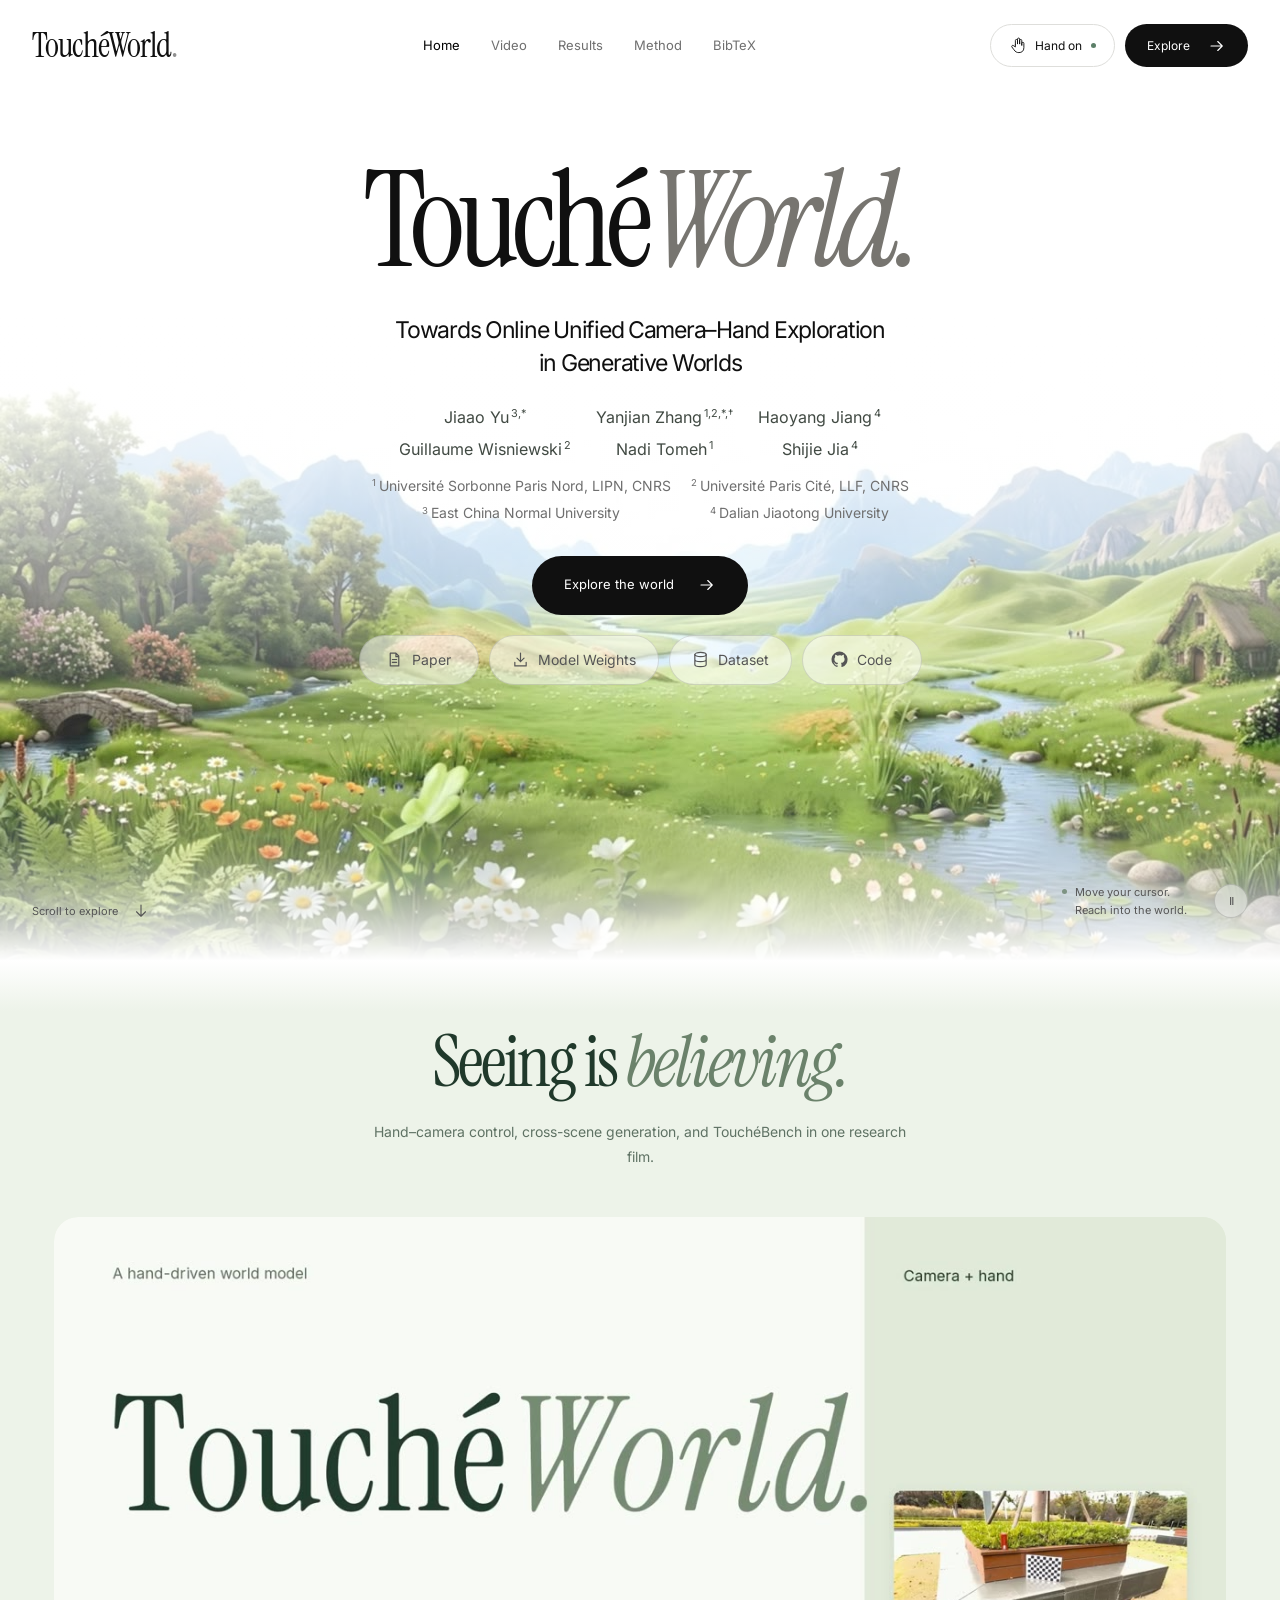
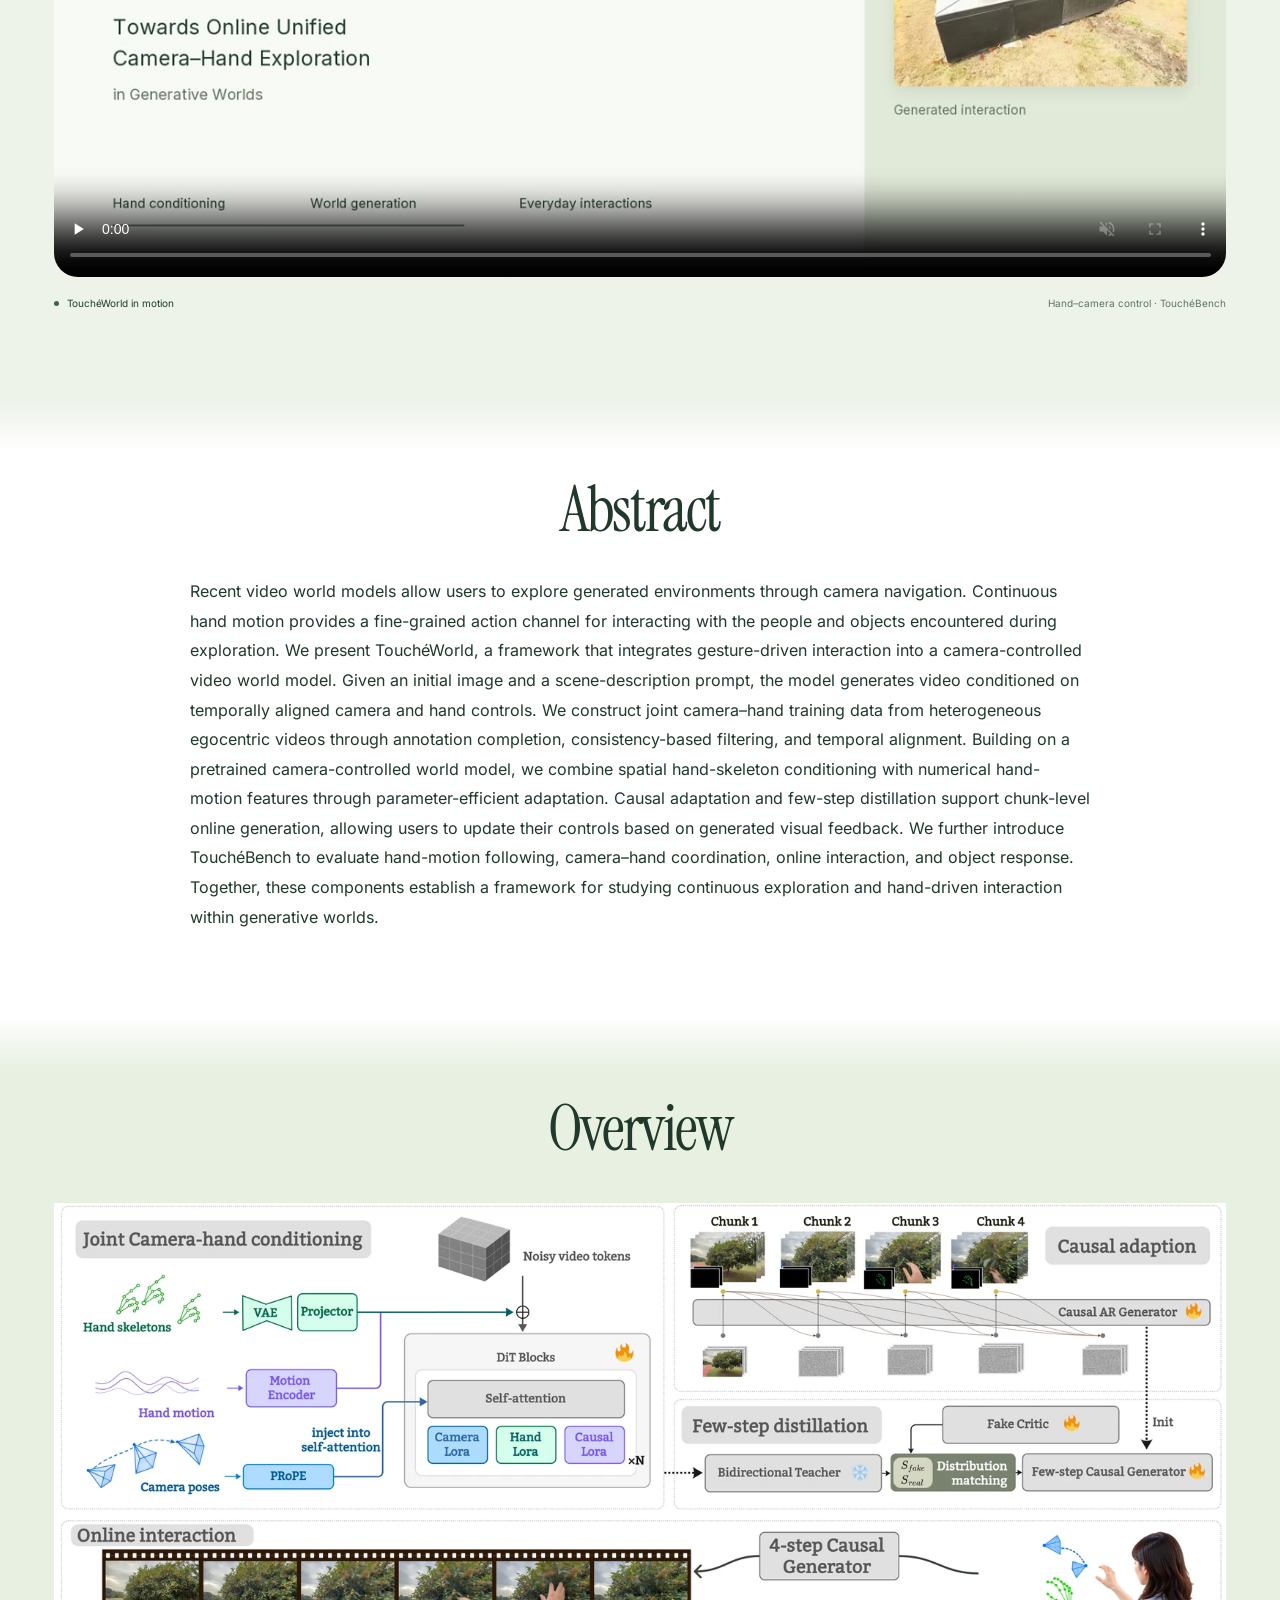
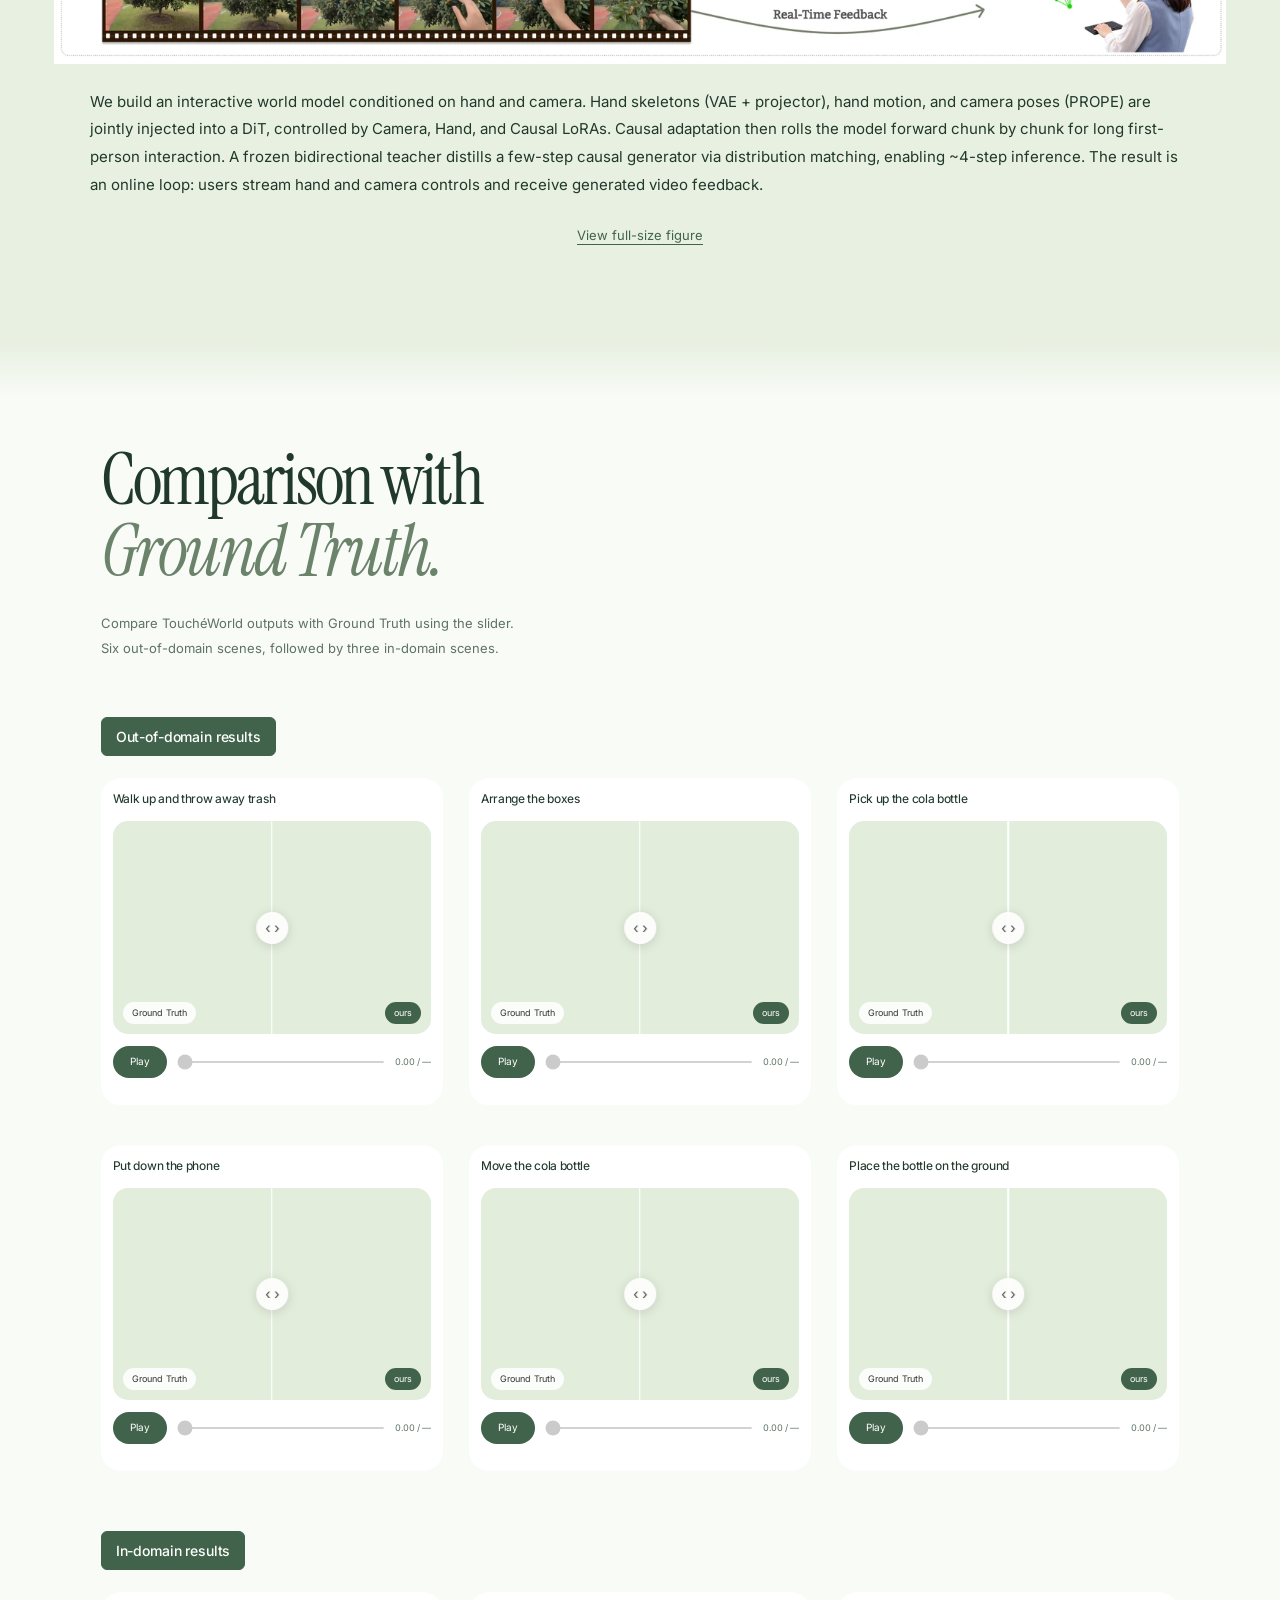
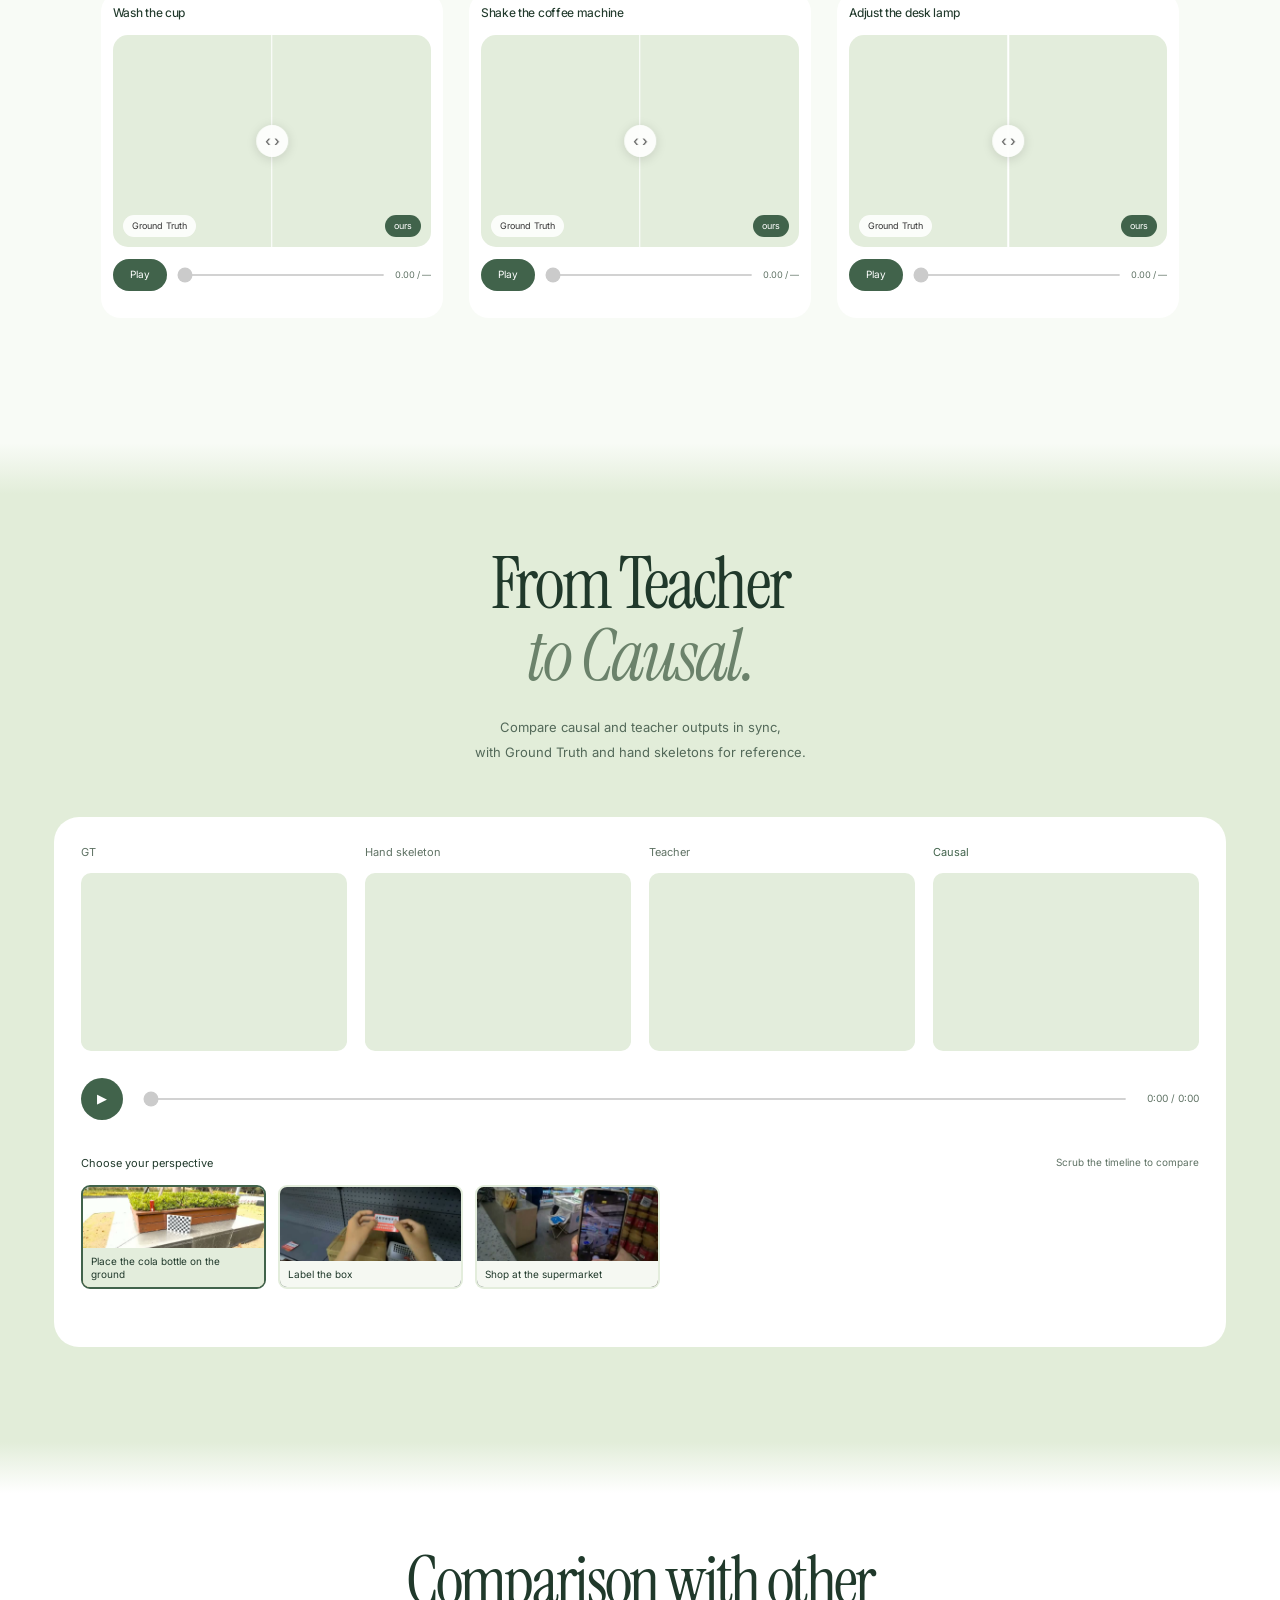
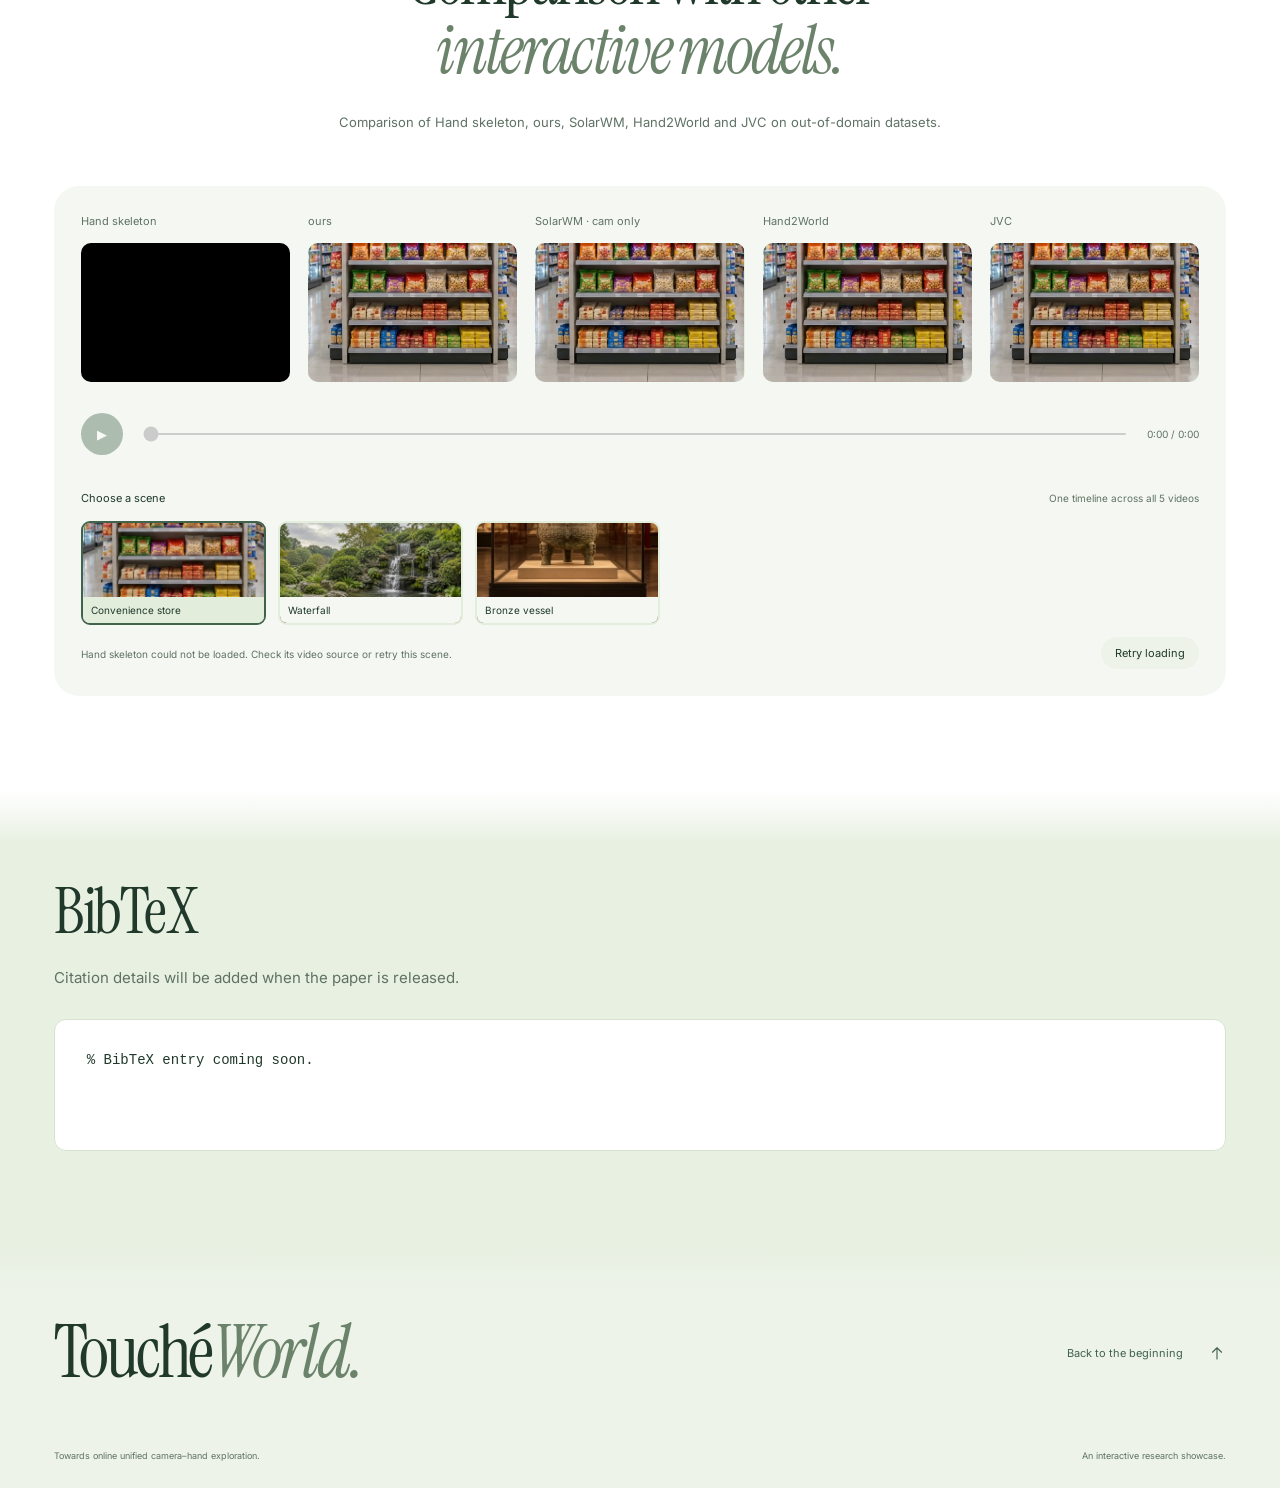
==== commit b50c5706: "fix(toucheworld): show only the with-circle results" ====
--- a/index.html
+++ b/index.html
@@ -7,8 +7,8 @@
     <meta name="description" content="TouchéWorld: Towards Online Unified Camera–Hand Exploration in Generative Worlds. Explore the interactive scene and synchronized video comparisons." />
     <title>TouchéWorld — Towards Online Unified Camera–Hand Exploration in Generative Worlds</title>
     <link rel="preload" as="image" href="./assets/research/hero-landscape-poster.jpg" fetchpriority="high" />
-    <script type="module" crossorigin src="./assets/app/index-DG3Ngy29.js"></script>
-    <link rel="stylesheet" crossorigin href="./assets/app/index-OyoGI4PD.css">
+    <script type="module" crossorigin src="./assets/app/index-BH_ybmF5.js"></script>
+    <link rel="stylesheet" crossorigin href="./assets/app/index-BbA52-7U.css">
   </head>
   <body>
     <div id="root"></div>
--- a/assets/app/index-BbA52-7U.css
+++ b/assets/app/index-BbA52-7U.css
@@ -0,0 +1 @@
+.scene-interaction{position:absolute;inset:0;z-index:1;overflow:hidden;pointer-events:none;contain:layout paint}.scene-filter-definitions{position:absolute;width:0;height:0;overflow:hidden;pointer-events:none}.scene-pollen{position:absolute;inset:0;width:100%;height:100%;pointer-events:none}.tactile-text{position:relative}.tactile-original{display:inline}.tactile-text[data-tactile-ready=true]>.tactile-original{opacity:0}.tactile-ink{position:absolute;inset:0;display:block;pointer-events:none;perspective:700px;perspective-origin:50% 50%;transform-origin:50% 50%;will-change:transform}.tactile-glyph{position:absolute;display:block;transform-origin:50% 55%;transform-style:preserve-3d;pointer-events:none}.tactile-glyph svg{display:block;overflow:visible;max-width:none}.tactile-glyph text{letter-spacing:0;font-kerning:none}.cinematic-hero h1.tactile-text,.cinematic-hero p.tactile-text{-moz-user-select:none;user-select:none;-webkit-user-select:none}@media(prefers-reduced-motion:reduce){.tactile-ink{perspective:1200px}}.baseline-comparison{min-width:0}.baseline-comparison .baseline-video-scroll{max-width:100%;overflow-x:auto;overscroll-behavior-x:contain;scrollbar-color:var(--comparison-accent) var(--comparison-track);scrollbar-width:thin;padding-bottom:4px}.baseline-comparison .baseline-video-scroll>.videos{grid-template-columns:repeat(var(--baseline-columns, 5),minmax(190px,1fr));min-width:calc(var(--baseline-columns, 5) * 190px + (var(--baseline-columns, 5) - 1) * 18px);gap:18px}.baseline-comparison .baseline-video-scroll:focus-visible{outline:2px solid var(--comparison-accent);outline-offset:5px}.baseline-comparison .baseline-method-label{margin:0 0 13px;color:var(--comparison-muted);font-size:11px;font-weight:400;text-align:left}.baseline-comparison .baseline-feedback{display:flex;align-items:center;gap:16px;min-height:34px}.baseline-comparison .sync-status{flex:1}.baseline-retry{margin-top:12px;padding:8px 14px;border:0;border-radius:100px;background:var(--comparison-field);color:var(--comparison-ink);font-size:11px}.baseline-retry:hover{background:var(--comparison-selection)}.baseline-retry:focus-visible{outline:2px solid var(--comparison-accent);outline-offset:3px}@media(max-width:620px){.baseline-comparison .baseline-method-label{margin-bottom:8px;font-size:10px}.baseline-comparison .baseline-feedback{align-items:flex-start;gap:10px}.baseline-retry{flex:0 0 auto;margin-top:8px;font-size:10px}}.method-section.baseline-section{background:var(--comparison-field)}.baseline-section .method-heading h2{max-width:1000px;margin-inline:auto;font-size:clamp(38px,5.2vw,76px);line-height:1.04;overflow-wrap:break-word}.baseline-section .method-heading>p:last-child{max-width:740px}.research-introduction{--research-paper: #ffffff;--research-ground: #f5f8f2;--research-ink: #20392b;--research-accent: #41634b;--research-accent-hover: #2f4f39;color:var(--research-ink);background:var(--research-paper);font-family:Inter,Arial,sans-serif}.research-abstract{padding:76px var(--page-padding, 24px) 84px}.research-introduction .research-heading{margin:0 auto 34px;font-family:"Instrument Serif",Georgia,serif;font-size:clamp(52px,5vw,64px);font-weight:400;line-height:1.04;letter-spacing:-.035em;text-align:center}.research-abstract-copy{max-width:900px;margin-inline:auto;font-size:16px;line-height:1.85;overflow-wrap:break-word}.research-abstract-copy p{margin:0}.research-abstract-copy p+p{margin-top:22px}.research-overview{padding:80px var(--page-padding, 24px) 86px;background:var(--research-ground)}.research-overview .research-heading{margin-bottom:40px}.research-overview-figure{width:100%;max-width:1280px;margin:0 auto}.research-figure-link{display:block}.research-overview-figure img{display:block;width:100%;max-width:100%;height:auto;-o-object-fit:contain;object-fit:contain}.research-overview-figure figcaption{max-width:1100px;margin:24px auto 0;font-size:15px;line-height:1.85;text-align:left;overflow-wrap:break-word}.research-figure-actions{margin-top:15px;text-align:center}.research-full-size{display:inline-flex;align-items:center;min-height:44px;color:var(--research-accent);font-size:13px;line-height:1.5;text-decoration:underline;text-underline-offset:4px}.research-full-size:hover{color:var(--research-accent-hover)}.research-introduction a:focus-visible{outline:2px solid var(--research-accent);outline-offset:6px}@media(max-width:620px){.research-abstract{padding:55px 20px 62px}.research-introduction .research-heading{margin-bottom:28px;font-size:52px}.research-abstract-copy{font-size:15.5px;line-height:1.82}.research-abstract-copy p+p{margin-top:21px}.research-overview{padding:60px 20px 58px}.research-overview .research-heading{margin-bottom:30px}.research-overview-figure figcaption{margin-top:20px;line-height:1.8}.research-figure-actions{margin-top:12px}}.bibtex-section{--bibtex-paper: var(--section-paper, #ffffff);--bibtex-ground: #f5f8f2;--bibtex-ink: #20392b;--bibtex-muted: #5f7264;padding:88px var(--page-padding, 24px) 96px;background:var(--bibtex-paper);color:var(--bibtex-ink);font-family:Inter,Arial,sans-serif}.bibtex-section .bibtex-inner{width:100%;max-width:1190px;min-width:0;margin-inline:auto}.bibtex-section .bibtex-intro h2{margin:0;font-family:"Instrument Serif",Georgia,serif;font-size:clamp(44px,5vw,64px);font-weight:400;line-height:1.04;letter-spacing:-.035em}.bibtex-section .bibtex-intro p{max-width:680px;margin:18px 0 0;color:var(--bibtex-muted);font-size:15px;line-height:1.8;overflow-wrap:break-word}.bibtex-section .bibtex-code{display:block;max-width:100%;min-width:0;min-height:132px;margin:28px 0 0;padding:28px 32px;overflow-x:auto;border:1px solid #d7e3d1;border-radius:12px;background:var(--bibtex-paper);color:var(--bibtex-ink);font-family:ui-monospace,SFMono-Regular,Consolas,Liberation Mono,monospace;font-size:14px;line-height:1.8;white-space:pre;-moz-tab-size:2;-o-tab-size:2;tab-size:2}.bibtex-section .bibtex-code code{font:inherit;color:inherit}@media(max-width:620px){.bibtex-section{padding:60px 20px 68px}.bibtex-section .bibtex-intro h2{font-size:44px}.bibtex-section .bibtex-intro p{margin-top:15px;font-size:14px}.bibtex-section .bibtex-code{min-height:120px;margin-top:24px;padding:22px 20px;font-size:13px}}.wipe-results-groups{display:block}.wipe-results-groups>.wipe-domain-group{min-width:0}.wipe-results-groups>.wipe-domain-group+.wipe-domain-group{margin-top:60px}.wipe-results-groups .wipe-domain-title{display:inline-flex;max-width:100%;margin:0 0 22px;padding:8px 14px;border:1px solid var(--comparison-accent);border-radius:6px;background:var(--comparison-accent);color:var(--comparison-paper);font-family:Inter,Arial,sans-serif;font-size:14px;font-weight:500;line-height:1.5;letter-spacing:-.01em}@media(max-width:620px){.wipe-results-groups>.wipe-domain-group+.wipe-domain-group{margin-top:48px}.wipe-results-groups .wipe-domain-title{margin-bottom:18px;padding:7px 12px;font-size:13px}}@font-face{font-family:"Instrument Serif";font-style:normal;font-weight:400;font-display:swap;src:url(./instrument-serif-regular-latin-ext-C2je3j2s.woff2) format("woff2");unicode-range:U+0100-02BA,U+02BD-02C5,U+02C7-02CC,U+02CE-02D7,U+02DD-02FF,U+0304,U+0308,U+0329,U+1D00-1DBF,U+1E00-1E9F,U+1EF2-1EFF,U+2020,U+20A0-20AB,U+20AD-20C4,U+2113,U+2C60-2C7F,U+A720-A7FF}@font-face{font-family:"Instrument Serif";font-style:italic;font-weight:400;font-display:swap;src:url(./instrument-serif-italic-latin-ext-C9HzH3YL.woff2) format("woff2");unicode-range:U+0100-02BA,U+02BD-02C5,U+02C7-02CC,U+02CE-02D7,U+02DD-02FF,U+0304,U+0308,U+0329,U+1D00-1DBF,U+1E00-1E9F,U+1EF2-1EFF,U+2020,U+20A0-20AB,U+20AD-20C4,U+2113,U+2C60-2C7F,U+A720-A7FF}@font-face{font-family:"Instrument Serif";font-style:normal;font-weight:400;font-display:swap;src:url(./instrument-serif-regular-latin-DnYpCC2O.woff2) format("woff2");unicode-range:U+0000-00FF,U+0131,U+0152-0153,U+02BB-02BC,U+02C6,U+02DA,U+02DC,U+0304,U+0308,U+0329,U+2000-206F,U+20AC,U+2122,U+2191,U+2193,U+2212,U+2215,U+FEFF,U+FFFD}@font-face{font-family:"Instrument Serif";font-style:italic;font-weight:400;font-display:swap;src:url(./instrument-serif-italic-latin-DKMiL14s.woff2) format("woff2");unicode-range:U+0000-00FF,U+0131,U+0152-0153,U+02BB-02BC,U+02C6,U+02DA,U+02DC,U+0304,U+0308,U+0329,U+2000-206F,U+20AC,U+2122,U+2191,U+2193,U+2212,U+2215,U+FEFF,U+FFFD}@font-face{font-family:Inter;font-style:normal;font-weight:400 700;font-display:swap;src:url(./inter-variable-latin-ext-DO1Apj_S.woff2) format("woff2");unicode-range:U+0100-02BA,U+02BD-02C5,U+02C7-02CC,U+02CE-02D7,U+02DD-02FF,U+0304,U+0308,U+0329,U+1D00-1DBF,U+1E00-1E9F,U+1EF2-1EFF,U+2020,U+20A0-20AB,U+20AD-20C4,U+2113,U+2C60-2C7F,U+A720-A7FF}@font-face{font-family:Inter;font-style:normal;font-weight:400 700;font-display:swap;src:url(./inter-variable-latin-Dx4kXJAl.woff2) format("woff2");unicode-range:U+0000-00FF,U+0131,U+0152-0153,U+02BB-02BC,U+02C6,U+02DA,U+02DC,U+0304,U+0308,U+0329,U+2000-206F,U+20AC,U+2122,U+2191,U+2193,U+2212,U+2215,U+FEFF,U+FFFD}*,:before,:after{--tw-border-spacing-x: 0;--tw-border-spacing-y: 0;--tw-translate-x: 0;--tw-translate-y: 0;--tw-rotate: 0;--tw-skew-x: 0;--tw-skew-y: 0;--tw-scale-x: 1;--tw-scale-y: 1;--tw-pan-x: ;--tw-pan-y: ;--tw-pinch-zoom: ;--tw-scroll-snap-strictness: proximity;--tw-gradient-from-position: ;--tw-gradient-via-position: ;--tw-gradient-to-position: ;--tw-ordinal: ;--tw-slashed-zero: ;--tw-numeric-figure: ;--tw-numeric-spacing: ;--tw-numeric-fraction: ;--tw-ring-inset: ;--tw-ring-offset-width: 0px;--tw-ring-offset-color: #fff;--tw-ring-color: rgb(59 130 246 / .5);--tw-ring-offset-shadow: 0 0 #0000;--tw-ring-shadow: 0 0 #0000;--tw-shadow: 0 0 #0000;--tw-shadow-colored: 0 0 #0000;--tw-blur: ;--tw-brightness: ;--tw-contrast: ;--tw-grayscale: ;--tw-hue-rotate: ;--tw-invert: ;--tw-saturate: ;--tw-sepia: ;--tw-drop-shadow: ;--tw-backdrop-blur: ;--tw-backdrop-brightness: ;--tw-backdrop-contrast: ;--tw-backdrop-grayscale: ;--tw-backdrop-hue-rotate: ;--tw-backdrop-invert: ;--tw-backdrop-opacity: ;--tw-backdrop-saturate: ;--tw-backdrop-sepia: ;--tw-contain-size: ;--tw-contain-layout: ;--tw-contain-paint: ;--tw-contain-style: }::backdrop{--tw-border-spacing-x: 0;--tw-border-spacing-y: 0;--tw-translate-x: 0;--tw-translate-y: 0;--tw-rotate: 0;--tw-skew-x: 0;--tw-skew-y: 0;--tw-scale-x: 1;--tw-scale-y: 1;--tw-pan-x: ;--tw-pan-y: ;--tw-pinch-zoom: ;--tw-scroll-snap-strictness: proximity;--tw-gradient-from-position: ;--tw-gradient-via-position: ;--tw-gradient-to-position: ;--tw-ordinal: ;--tw-slashed-zero: ;--tw-numeric-figure: ;--tw-numeric-spacing: ;--tw-numeric-fraction: ;--tw-ring-inset: ;--tw-ring-offset-width: 0px;--tw-ring-offset-color: #fff;--tw-ring-color: rgb(59 130 246 / .5);--tw-ring-offset-shadow: 0 0 #0000;--tw-ring-shadow: 0 0 #0000;--tw-shadow: 0 0 #0000;--tw-shadow-colored: 0 0 #0000;--tw-blur: ;--tw-brightness: ;--tw-contrast: ;--tw-grayscale: ;--tw-hue-rotate: ;--tw-invert: ;--tw-saturate: ;--tw-sepia: ;--tw-drop-shadow: ;--tw-backdrop-blur: ;--tw-backdrop-brightness: ;--tw-backdrop-contrast: ;--tw-backdrop-grayscale: ;--tw-backdrop-hue-rotate: ;--tw-backdrop-invert: ;--tw-backdrop-opacity: ;--tw-backdrop-saturate: ;--tw-backdrop-sepia: ;--tw-contain-size: ;--tw-contain-layout: ;--tw-contain-paint: ;--tw-contain-style: }*,:before,:after{box-sizing:border-box;border-width:0;border-style:solid;border-color:#e5e7eb}:before,:after{--tw-content: ""}html,:host{line-height:1.5;-webkit-text-size-adjust:100%;-moz-tab-size:4;-o-tab-size:4;tab-size:4;font-family:Inter,Arial,sans-serif;font-feature-settings:normal;font-variation-settings:normal;-webkit-tap-highlight-color:transparent}body{margin:0;line-height:inherit}hr{height:0;color:inherit;border-top-width:1px}abbr:where([title]){-webkit-text-decoration:underline dotted;text-decoration:underline dotted}h1,h2,h3,h4,h5,h6{font-size:inherit;font-weight:inherit}a{color:inherit;text-decoration:inherit}b,strong{font-weight:bolder}code,kbd,samp,pre{font-family:ui-monospace,SFMono-Regular,Menlo,Monaco,Consolas,Liberation Mono,Courier New,monospace;font-feature-settings:normal;font-variation-settings:normal;font-size:1em}small{font-size:80%}sub,sup{font-size:75%;line-height:0;position:relative;vertical-align:baseline}sub{bottom:-.25em}sup{top:-.5em}table{text-indent:0;border-color:inherit;border-collapse:collapse}button,input,optgroup,select,textarea{font-family:inherit;font-feature-settings:inherit;font-variation-settings:inherit;font-size:100%;font-weight:inherit;line-height:inherit;letter-spacing:inherit;color:inherit;margin:0;padding:0}button,select{text-transform:none}button,input:where([type=button]),input:where([type=reset]),input:where([type=submit]){-webkit-appearance:button;background-color:transparent;background-image:none}:-moz-focusring{outline:auto}:-moz-ui-invalid{box-shadow:none}progress{vertical-align:baseline}::-webkit-inner-spin-button,::-webkit-outer-spin-button{height:auto}[type=search]{-webkit-appearance:textfield;outline-offset:-2px}::-webkit-search-decoration{-webkit-appearance:none}::-webkit-file-upload-button{-webkit-appearance:button;font:inherit}summary{display:list-item}blockquote,dl,dd,h1,h2,h3,h4,h5,h6,hr,figure,p,pre{margin:0}fieldset{margin:0;padding:0}legend{padding:0}ol,ul,menu{list-style:none;margin:0;padding:0}dialog{padding:0}textarea{resize:vertical}input::-moz-placeholder,textarea::-moz-placeholder{opacity:1;color:#9ca3af}input::placeholder,textarea::placeholder{opacity:1;color:#9ca3af}button,[role=button]{cursor:pointer}:disabled{cursor:default}img,svg,video,canvas,audio,iframe,embed,object{display:block;vertical-align:middle}img,video{max-width:100%;height:auto}[hidden]:where(:not([hidden=until-found])){display:none}.\!visible{visibility:visible!important}.visible{visibility:visible}.fixed{position:fixed}.relative{position:relative}.z-10{z-index:10}.mx-auto{margin-left:auto;margin-right:auto}.flex{display:flex}.grid{display:grid}.hidden{display:none}.w-full{width:100%}.max-w-7xl{max-width:80rem}.transform{transform:translate(var(--tw-translate-x),var(--tw-translate-y)) rotate(var(--tw-rotate)) skew(var(--tw-skew-x)) skewY(var(--tw-skew-y)) scaleX(var(--tw-scale-x)) scaleY(var(--tw-scale-y))}.resize{resize:both}.columns-1{-moz-columns:1;columns:1}.flex-col{flex-direction:column}.items-end{align-items:flex-end}.items-center{align-items:center}.justify-between{justify-content:space-between}.overflow-hidden{overflow:hidden}.px-6{padding-left:1.5rem;padding-right:1.5rem}.text-center{text-align:center}.shadow{--tw-shadow: 0 1px 3px 0 rgb(0 0 0 / .1), 0 1px 2px -1px rgb(0 0 0 / .1);--tw-shadow-colored: 0 1px 3px 0 var(--tw-shadow-color), 0 1px 2px -1px var(--tw-shadow-color);box-shadow:var(--tw-ring-offset-shadow, 0 0 #0000),var(--tw-ring-shadow, 0 0 #0000),var(--tw-shadow)}.outline{outline-style:solid}.blur{--tw-blur: blur(8px);filter:var(--tw-blur) var(--tw-brightness) var(--tw-contrast) var(--tw-grayscale) var(--tw-hue-rotate) var(--tw-invert) var(--tw-saturate) var(--tw-sepia) var(--tw-drop-shadow)}.drop-shadow{--tw-drop-shadow: drop-shadow(0 1px 2px rgb(0 0 0 / .1)) drop-shadow(0 1px 1px rgb(0 0 0 / .06));filter:var(--tw-blur) var(--tw-brightness) var(--tw-contrast) var(--tw-grayscale) var(--tw-hue-rotate) var(--tw-invert) var(--tw-saturate) var(--tw-sepia) var(--tw-drop-shadow)}.invert{--tw-invert: invert(100%);filter:var(--tw-blur) var(--tw-brightness) var(--tw-contrast) var(--tw-grayscale) var(--tw-hue-rotate) var(--tw-invert) var(--tw-saturate) var(--tw-sepia) var(--tw-drop-shadow)}.\!filter{filter:var(--tw-blur) var(--tw-brightness) var(--tw-contrast) var(--tw-grayscale) var(--tw-hue-rotate) var(--tw-invert) var(--tw-saturate) var(--tw-sepia) var(--tw-drop-shadow)!important}.filter{filter:var(--tw-blur) var(--tw-brightness) var(--tw-contrast) var(--tw-grayscale) var(--tw-hue-rotate) var(--tw-invert) var(--tw-saturate) var(--tw-sepia) var(--tw-drop-shadow)}:root{font-family:Inter,Arial,sans-serif;color:#101010;background:#fff;font-synthesis:none;--ink: #101010;--muted: #6f6f6f;--page-padding: clamp(20px, 4.2vw, 72px)}*{box-sizing:border-box}html{scroll-behavior:smooth;scroll-padding-top:24px}body{margin:0;min-width:320px}button,input,select{font:inherit}button,a{-webkit-tap-highlight-color:transparent}button,select{cursor:pointer}button:disabled{cursor:default}a{color:inherit;text-decoration:none}button:focus-visible,a:focus-visible,input:focus-visible,select:focus-visible{outline:2px solid #527b66;outline-offset:5px}::-moz-selection{background:#dce8df}::selection{background:#dce8df}.scroll-progress{position:fixed;z-index:100;height:2px;inset:0 0 auto;background:#171717;transform-origin:left;transform:scaleX(0);pointer-events:none}.cinematic-hero{min-height:max(960px,100svh);display:flex;flex-direction:column;isolation:isolate;background:#fff}.hero-background{position:absolute;inset:300px 0 0;z-index:-1;background:#f2f0eb;overflow:hidden}.hero-background video,.hero-background .hero-poster{position:absolute;inset:0;width:100%;height:100%;max-width:none;-o-object-fit:cover;object-fit:cover;-o-object-position:center 56%;object-position:center 56%}.hero-background video{opacity:0;transition:opacity .35s ease}.video-wash{position:absolute;inset:-1px;background:linear-gradient(180deg,#fff,#fffffff5 9%,#ffffffa3 35%,#ffffff14 68%,#ffffff52,#fff)}.site-nav{padding:24px 0;width:calc(100% - 64px);gap:24px}.wordmark{font-family:"Instrument Serif",Georgia,serif;font-size:34px;line-height:1;letter-spacing:-1.1px;white-space:nowrap}.brand-dot{color:#909090}.nav-links{gap:31px;padding-left:12px}.nav-links a{padding:10px 0;font-size:13px;color:#6f6f6f;transition:color .25s}.nav-links a.active,.nav-links a:hover{color:#000}.nav-tools{display:flex;align-items:center;gap:10px}.nav-cta{display:inline-flex;align-items:center;justify-content:center;gap:18px;min-height:43px;padding:12px 22px;color:#fff;background:#101010;border-radius:100px;font-size:12px;transition:transform .3s}.nav-cta:hover{transform:scale(1.03)}.hand-toggle{display:flex;justify-content:center;align-items:center;gap:9px;min-height:43px;padding:10px 18px;border:1px solid #dededb;border-radius:100px;background:#fff9;font-size:12px;white-space:nowrap;transition:background .25s,transform .25s}.hand-toggle:hover{background:#fff;transform:translateY(-2px)}.hand-toggle[aria-pressed=true]:after{content:"";width:5px;height:5px;background:#5b7f68;border-radius:50%}.hero-copy{padding-top:64px;width:100%;max-width:1280px}.hero-copy h1{margin:0;font-family:"Instrument Serif",Georgia,serif;font-size:clamp(76px,10.5vw,152px);font-weight:400;letter-spacing:-.052em;line-height:.98}.hero-copy h1 em{font-weight:400;color:#777570}.paper-title{max-width:900px;margin:27px 0 0;font-size:clamp(18px,1.8vw,24px);font-weight:400;line-height:1.45;letter-spacing:-.055em}.hero-description{max-width:660px;margin:17px 0 0;color:#6f6f6f;font-size:15px;line-height:1.7;letter-spacing:-.025em}.hero-description.paper-credits{max-width:960px;width:100%;margin-top:23px;letter-spacing:0}.paper-authors{display:grid;grid-template-columns:repeat(3,max-content);justify-content:center;gap:5px 25px;margin:0;padding:0;list-style:none;color:#414a43;font-size:16px;line-height:1.7}.paper-authors li{white-space:nowrap}.paper-credits sup{margin-left:2px;font-size:.68em}.paper-affiliations{display:grid;grid-template-columns:repeat(2,minmax(0,max-content));justify-content:center;gap:5px 20px;margin:12px 0 0;padding:0;list-style:none;font-size:14px;line-height:1.6}.paper-affiliations sup{margin:0 3px 0 0}.hero-actions{margin-top:31px;display:flex;flex-direction:column;align-items:center;gap:20px}.primary-button{min-height:59px;padding:17px 32px;display:inline-flex;justify-content:center;align-items:center;gap:24px;background:#101010;border:0;border-radius:100px;color:#fff;font-size:13px;transition:transform .35s cubic-bezier(.2,.7,.3,1)}.primary-button:hover{transform:scale(1.03)}.primary-button:active{transform:scale(.98)}.resource-links{display:flex;gap:10px}.resource-link{display:flex;align-items:center;justify-content:center;gap:9px;min-width:120px;min-height:50px;padding:12px 22px;border:1px solid #00000020;border-radius:100px;background:#ffffff80;backdrop-filter:blur(10px);color:#555;font-size:14px;white-space:nowrap;transition:background .2s,border-color .2s}.resource-link svg{flex-shrink:0}.resource-link:hover{background:#ffffffe6;border-color:#527b6670}.research-credits{max-width:980px;margin-top:23px;color:#555;font-size:10px;line-height:1.9}.research-credits p{margin:0}.research-credits p+p{color:#767676}.hero-bottom{min-height:150px;margin-top:auto;padding:50px 0 40px;width:calc(100% - 64px)}.scroll-link{display:inline-flex;align-items:center;gap:14px;color:#555;font-size:11px}.scroll-link svg{transition:transform .3s}.scroll-link:hover svg{transform:translateY(4px) rotate(90deg)!important}.cursor-note{color:#565656;font-size:11px;line-height:1.7}.cursor-note>span:first-child{display:inline-block;width:5px;height:5px;margin:0 8px 2px 0;border-radius:50%;background:#7d9383}.note-indent{padding-left:13px}.hero-bottom-tools{display:flex;align-items:center;gap:27px}.background-toggle{display:grid;place-items:center;width:34px;height:34px;border:1px solid #00000024;border-radius:50%;color:#555;background:#ffffff70;backdrop-filter:blur(10px);font-size:11px;transition:transform .25s}.background-toggle:hover{transform:scale(1.08)}.section-space{padding:112px var(--page-padding)}.section-inner{max-width:1440px;margin:0 auto}.section-intro{text-align:center;margin:0 auto 48px}.section-intro h2,.section-head h2,.method-heading h2{font-family:"Instrument Serif",Georgia,serif;font-size:clamp(52px,5.6vw,84px);font-weight:400;line-height:1;letter-spacing:-.04em;margin:0}.section-intro h2 em,.section-head h2 em{color:#8c8b86}.section-intro>p:last-child{margin:21px auto 0;max-width:550px;color:#777;font-size:14px;line-height:1.8}.showcase-section{padding-top:66px;padding-bottom:90px;background:var(--comparison-field);color:var(--comparison-ink)}.showcase-section .section-intro h2 em{color:var(--comparison-soft-ink)}.showcase-section .section-intro>p:last-child{color:var(--comparison-muted)}.showcase-player{max-width:1190px;margin:0 auto}.showcase-player video{width:100%;height:auto;aspect-ratio:16 / 9;-o-object-fit:contain;object-fit:contain;background:var(--comparison-selection);border-radius:24px}.showcase-player figcaption{display:flex;justify-content:space-between;align-items:center;gap:20px;padding-top:19px;color:var(--comparison-muted);font-size:10px}.showcase-player figcaption>span:first-child{color:var(--comparison-ink);display:flex;align-items:center;gap:8px}.live-dot{width:5px;height:5px;border-radius:50%;background:var(--comparison-accent)}.wipe-section{padding-top:100px;padding-bottom:125px;background:var(--comparison-ground);color:var(--comparison-ink)}.wipe-section .section-head h2 em{color:var(--comparison-soft-ink)}.wipe-section .section-head>div>p:last-child{color:var(--comparison-muted)}.wipe-section .section-inner{width:92%;max-width:1200px}.section-head{display:flex;align-items:flex-end;justify-content:space-between;gap:40px;margin-bottom:57px}.section-head>div>p:last-child,.method-heading>p:last-child{max-width:650px;margin:24px 0 0;color:#777;font-size:13px;line-height:1.9}.wipe-grid{display:grid;grid-template-columns:repeat(3,minmax(0,1fr));gap:40px 26px}.wipe-grid>section{min-width:0;padding:12px;border-radius:20px;background:var(--comparison-paper);transition:transform .45s}.wipe-grid>section:hover{transform:translateY(-4px)}.wipe-grid h2{margin:0 0 13px;color:var(--comparison-ink);font-size:12px;font-weight:450;letter-spacing:-.025em}.stage{position:relative;aspect-ratio:3/2;overflow:hidden;background:var(--comparison-selection);border-radius:15px;--split: 50%;touch-action:pan-y;isolation:isolate}.stage video{position:absolute;inset:0;width:100%;height:100%;max-width:none;-o-object-fit:contain;object-fit:contain}.stage .gt{clip-path:inset(0 calc(100% - var(--split)) 0 0)}.stage .line{position:absolute;top:0;bottom:0;left:var(--split);width:1.5px;background:#fff;transform:translate(-50%);pointer-events:none}.stage .handle{position:absolute;top:50%;left:50%;width:32px;height:32px;display:grid;place-items:center;transform:translate(-50%,-50%);border-radius:50%;background:#fffd;backdrop-filter:blur(10px);color:#444;font-size:14px;white-space:nowrap;box-shadow:0 2px 12px #0002}.stage .wipe{position:absolute;inset:0;width:100%;height:100%;margin:0;opacity:0;cursor:ew-resize;touch-action:none}.stage:focus-within{outline:2px solid #869b8c;outline-offset:4px}.badge{position:absolute;bottom:10px;padding:5px 9px;border-radius:100px;font-size:9px;line-height:1.3;pointer-events:none;background:#ffffffdb;backdrop-filter:blur(8px);color:#333}.badge.left{left:10px}.badge.right{right:10px;background:var(--comparison-accent);color:var(--comparison-paper)}.controls{display:flex;align-items:center;gap:10px;margin-top:12px}.controls button{min-width:54px;min-height:32px;padding:5px 8px;border-radius:100px;background:var(--comparison-accent);color:var(--comparison-paper);font-size:10px;transition:background .2s}.controls button:hover{background:var(--comparison-accent-hover)}.controls .seek{min-width:0;flex:1;accent-color:var(--comparison-accent);background:var(--comparison-track);height:2px}.controls .time,.wipe-grid .status{color:var(--comparison-muted);font-size:9px;white-space:nowrap;font-variant-numeric:tabular-nums}.wipe-grid .status{min-height:10px;margin-top:5px}.load-error{font-size:13px;color:#8d3c2b}.showcase-section,.wipe-section,.method-section{--comparison-paper: #ffffff;--comparison-ground: #f5f8f2;--comparison-field: #edf3e9;--comparison-ink: #20392b;--comparison-muted: #5f7264;--comparison-soft-ink: #6b826b;--comparison-accent: #41634b;--comparison-accent-hover: #2f4f39;--comparison-selection: #e3eddc;--comparison-track: #d7e3d1}.method-section{background:var(--comparison-ground);color:var(--comparison-ink);padding-block:105px 95px}.method-heading{display:block;margin-bottom:52px;text-align:center}.method-heading h2 em{color:var(--comparison-soft-ink)}.method-heading>p:last-child{color:var(--comparison-muted);margin-inline:auto}.sync-panel{padding:27px;border:0;border-radius:25px;background:var(--comparison-paper)}.videos{display:grid;grid-template-columns:repeat(4,minmax(0,1fr));gap:18px}.videos>div{min-width:0}.videos h2{color:var(--comparison-muted);font-size:11px;font-weight:400;margin:0 0 13px;text-align:left}.videos .featured h2{color:var(--comparison-accent)}.frame{width:100%;aspect-ratio:3/2;border-radius:10px;overflow:hidden;background:var(--comparison-selection)}.frame video{display:block;width:100%;height:100%;-o-object-fit:contain;object-fit:contain}.transport{display:flex;align-items:center;gap:20px;margin:27px 0 35px}.play{width:42px;height:42px;flex:0 0 42px;display:grid;place-items:center;border-radius:50%;background:var(--comparison-accent);color:var(--comparison-paper);font-size:13px;transition:transform .3s,background .2s}.play:hover{transform:scale(1.05);background:var(--comparison-accent-hover)}.play:disabled{opacity:.4}.transport .seek{flex:1;min-width:20px;height:2px;accent-color:var(--comparison-accent);background:var(--comparison-track)}.transport .time{color:var(--comparison-muted);font-size:10px;white-space:nowrap;font-variant-numeric:tabular-nums}.case-heading{display:flex;justify-content:space-between;align-items:center;gap:16px;font-size:10px;color:var(--comparison-muted);margin-bottom:14px}.case-label{margin:0;color:var(--comparison-ink);font-size:11px}.cases{display:flex;flex-wrap:wrap;gap:12px}.case{position:relative;width:clamp(120px,15vw,185px);aspect-ratio:16/9;padding:0;border:2px solid transparent;border-radius:9px;overflow:hidden;background:var(--comparison-selection);transition:border-color .25s,transform .25s}.case:hover{transform:translateY(-3px)}.case[aria-pressed=true]{border-color:var(--comparison-accent)}.case img{width:100%;height:100%;-o-object-fit:cover;object-fit:cover}.case span{position:absolute;inset:auto 0 0;padding:7px 8px 6px;background:var(--comparison-ground);color:var(--comparison-ink);font-size:10px;text-align:left;line-height:1.3;transition:background .2s}.case[aria-pressed=true] span,.case:hover span{background:var(--comparison-selection)}.sync-status{min-height:16px;color:var(--comparison-muted);font-size:10px;margin:15px 0 0}.method-section :is(button,input):focus-visible{outline-color:var(--comparison-accent)}.site-footer{padding:68px var(--page-padding) 26px;background:#fff}.footer-top,.footer-bottom{max-width:1440px;margin:0 auto;display:flex;align-items:center;justify-content:space-between;gap:24px}.footer-wordmark{margin:0;font-family:"Instrument Serif",Georgia,serif;font-size:clamp(44px,5.7vw,80px);line-height:1.05;letter-spacing:-.045em}.footer-wordmark em{color:#96958f}.back-top{display:inline-flex;align-items:center;gap:25px;font-size:11px}.back-top svg{transform:rotate(-90deg)}.footer-bottom{margin-top:57px;color:#999;font-size:9px}.footer-bottom a{color:#717171}@keyframes fade-rise{0%{opacity:0;transform:translateY(20px)}to{opacity:1;transform:translateY(0)}}.animate-fade-rise{animation:fade-rise .8s ease-out both}.animate-fade-rise-delay{animation:fade-rise .8s ease-out .2s both}.animate-fade-rise-delay-2{animation:fade-rise .8s ease-out .4s both}.motion-ready [data-reveal]{opacity:0;transform:translateY(28px);transition:opacity .85s ease,transform .85s cubic-bezier(.2,.7,.3,1)}.motion-ready [data-reveal].is-visible{opacity:1;transform:translateY(0)}@media(max-width:1000px){.site-nav{gap:18px}.nav-links{gap:16px;padding-left:0}.wordmark{font-size:30px}.hero-copy{padding-top:75px}.cinematic-hero{min-height:940px}.wipe-grid{grid-template-columns:repeat(2,minmax(0,1fr))}.wipe-section .section-inner{width:100%}.videos{grid-template-columns:repeat(2,minmax(0,1fr))}.frame{aspect-ratio:3/2}}@media(max-width:620px){:root{--page-padding: 20px}.site-nav{width:calc(100% - 40px);padding:25px 0;gap:12px}.wordmark{font-size:29px}.nav-cta{min-height:36px;padding:10px 15px;font-size:10px;gap:13px}.hand-toggle{min-height:36px;padding:8px 11px;font-size:10px;gap:6px}.hand-toggle svg{width:14px}.cinematic-hero{min-height:max(870px,100svh)}.hero-copy{padding:61px 20px 0}.hero-copy h1{font-size:clamp(61px,16.2vw,98px);line-height:1;letter-spacing:-.06em}.paper-title{font-size:17px;line-height:1.5;margin-top:25px;max-width:360px;letter-spacing:-.035em}.hero-description{font-size:12px;margin-top:17px;max-width:300px}.hero-description.paper-credits{margin-top:20px}.paper-authors{grid-template-columns:repeat(2,max-content);gap:5px 15px;font-size:12px}.paper-affiliations{gap:6px 12px;margin-top:13px;font-size:12px}.hero-actions{margin-top:27px;gap:18px}.primary-button{font-size:11px;min-height:51px;padding:14px 25px;gap:22px}.resource-links{display:grid;grid-template-columns:repeat(2,minmax(0,1fr));width:min(360px,calc(100vw - 40px));gap:6px}.resource-link{min-width:0;min-height:44px;padding:10px 7px;font-size:11px;gap:5px}.resource-link svg{width:13px;height:13px}.research-credits{max-width:325px;margin-top:22px;font-size:8px;line-height:1.9}.hero-background{top:290px}.hero-background video,.hero-background .hero-poster{-o-object-position:76% center;object-position:76% center}.hero-bottom{width:calc(100% - 40px);padding-bottom:32px;min-height:120px}.cursor-note{display:none}.scroll-link{font-size:10px}.section-space{padding:74px var(--page-padding)}.showcase-section{padding-top:35px}.section-intro{margin-bottom:28px}.section-intro h2,.section-head h2,.method-heading h2{font-size:52px}.section-intro>p:last-child{font-size:12px;max-width:300px;margin-top:17px}.showcase-player video{aspect-ratio:16/9;border-radius:14px}.showcase-player figcaption{font-size:8px;padding-top:12px;gap:10px}.section-head{align-items:flex-start;flex-direction:column;gap:25px;margin-bottom:32px}.section-head>div>p:last-child,.method-heading>p:last-child{font-size:11px;line-height:1.8;margin-top:18px}.wipe-grid{grid-template-columns:minmax(0,1fr);gap:31px}.wipe-grid>section{padding:10px;border-radius:17px}.wipe-grid h2{font-size:12px;margin-bottom:11px}.stage{border-radius:12px}.badge{font-size:9px}.controls{gap:13px}.controls button{min-height:38px;min-width:62px}.controls .time{font-size:9px}.method-heading{margin-bottom:30px}.sync-panel{padding:14px;border-radius:17px}.videos{gap:18px 10px}.videos h2{margin-bottom:8px;font-size:10px}.frame{border-radius:6px}.transport{gap:12px;margin-block:22px 25px}.play{width:35px;height:35px;flex-basis:35px;font-size:11px}.transport .time{font-size:8px}.case-heading>span{display:none}.case-label{font-size:10px}.cases{gap:8px}.case{width:calc((100% - 16px) / 3);min-width:0;border-radius:6px}.case span{padding:5px;font-size:9px}.sync-status{font-size:8px;margin-top:10px}.site-footer{padding-top:48px;padding-bottom:23px}.footer-top{align-items:flex-start;flex-direction:column;gap:25px}.back-top{font-size:10px;gap:20px}.footer-bottom{align-items:flex-start;flex-direction:column;margin-top:37px;gap:8px;font-size:8px}}@media(pointer:coarse){.hand-toggle{display:none}}@media(prefers-reduced-motion:reduce){html{scroll-behavior:auto}*,*:before,*:after{animation-duration:.01ms!important;animation-delay:0ms!important;transition-duration:.01ms!important}.motion-ready [data-reveal]{opacity:1;transform:none}}@media(min-width:640px){.sm\:block{display:block}}@media(min-width:768px){.md\:flex{display:flex}}:root{--section-paper: #ffffff;--section-sage: #edf3e9;--section-mint: #e8f0e2;--section-soft: #f8fbf6;--section-leaf: #e2edd9;--section-fade: clamp(28px, 4vw, 64px)}main>.showcase-section{--section-from: var(--section-paper);--section-to: var(--section-sage)}.research-introduction>.research-abstract{--section-from: var(--section-sage);--section-to: var(--section-paper)}.research-introduction>.research-overview{--section-from: var(--section-paper);--section-to: var(--section-mint)}main>.wipe-section{--section-from: var(--section-mint);--section-to: var(--section-soft)}main>.method-section:not(.baseline-section){--section-from: var(--section-soft);--section-to: var(--section-leaf)}main>.method-section.baseline-section{--section-from: var(--section-leaf);--section-to: var(--section-paper)}main>.bibtex-section{--section-from: var(--section-paper);--section-to: var(--section-mint)}.site-footer{--section-from: var(--section-mint);--section-to: var(--section-sage);color:#20392b}main>.showcase-section,.research-introduction>.research-abstract,.research-introduction>.research-overview,main>.wipe-section,main>.method-section:not(.baseline-section),main>.method-section.baseline-section,main>.bibtex-section,.site-footer{background-color:var(--section-to);background-image:linear-gradient(180deg,var(--section-from) 0,var(--section-to) var(--section-fade))}.baseline-section .sync-panel{background:var(--comparison-ground)}main>.method-section:not(.baseline-section) .method-heading>p:last-child{color:#536959}.site-footer .footer-wordmark em{color:#6b826b}.site-footer .footer-bottom{color:#5f7264}.site-footer .back-top{color:#41634b}
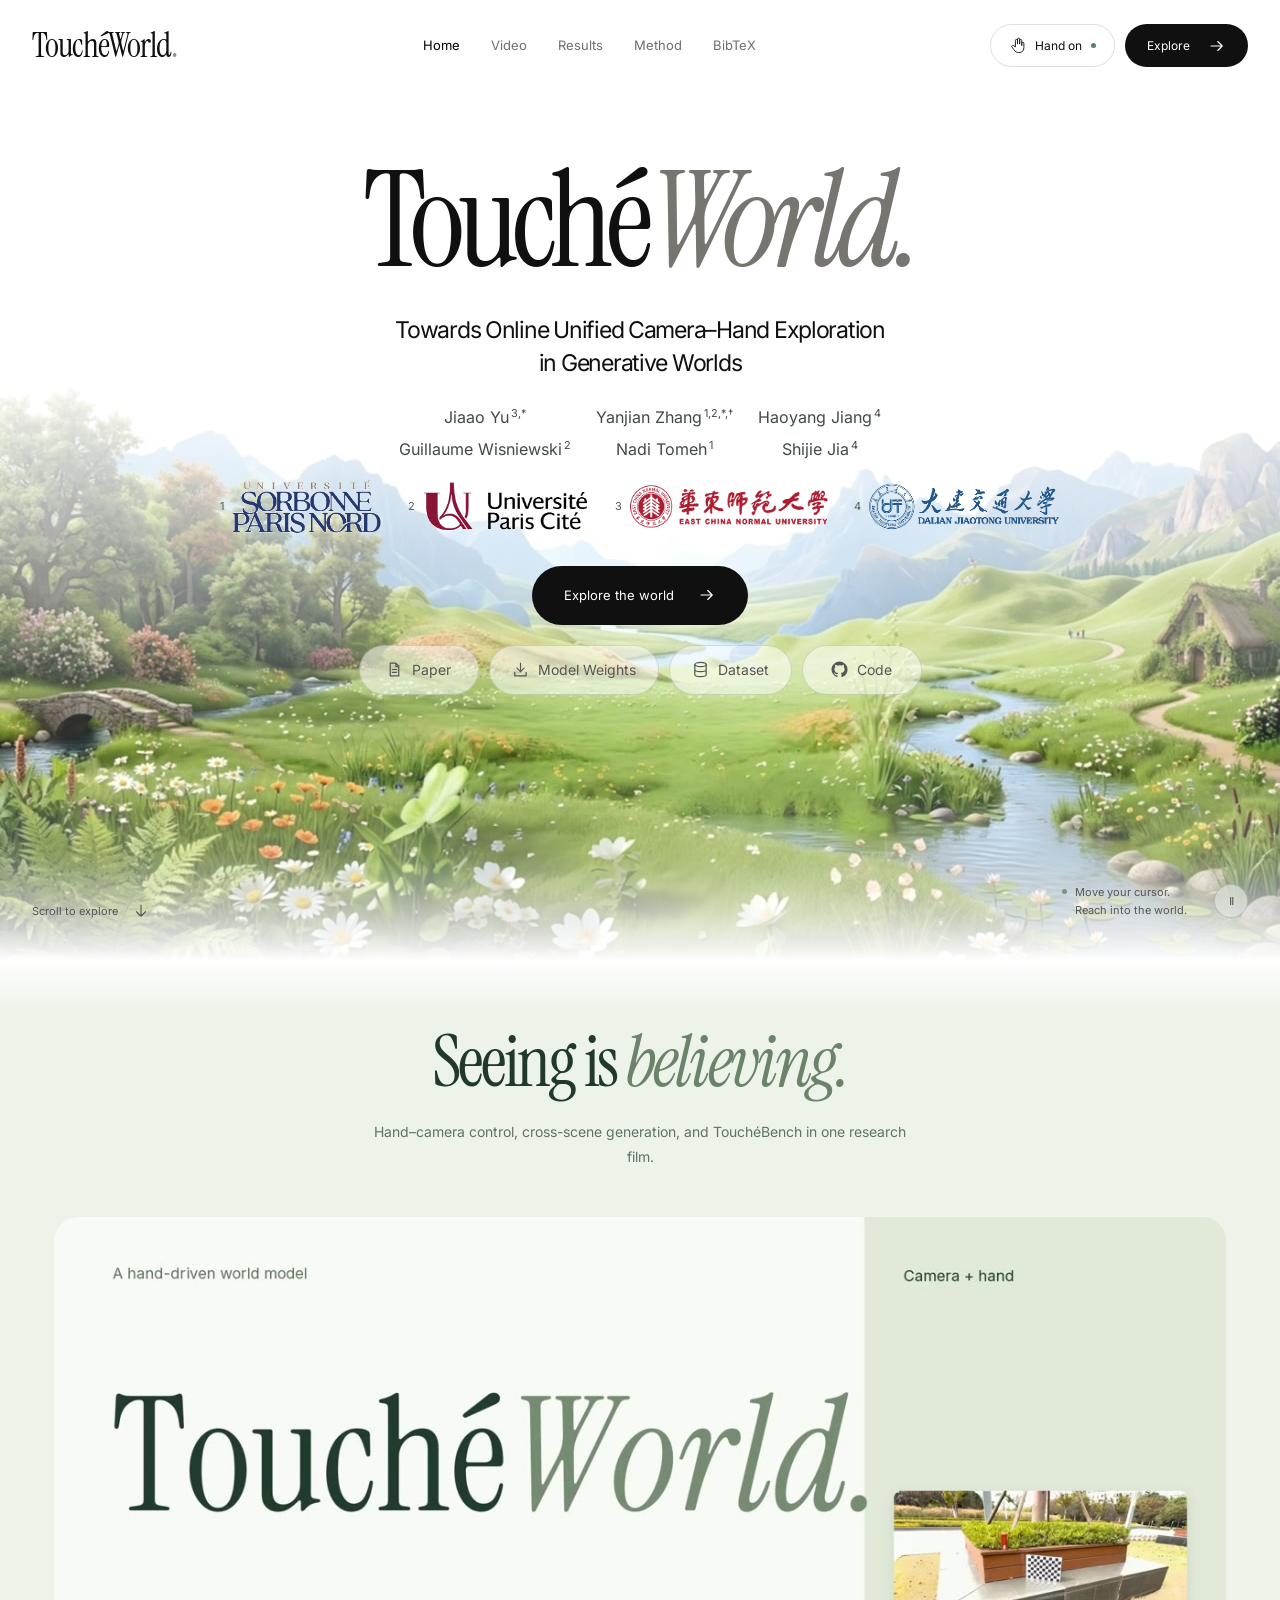
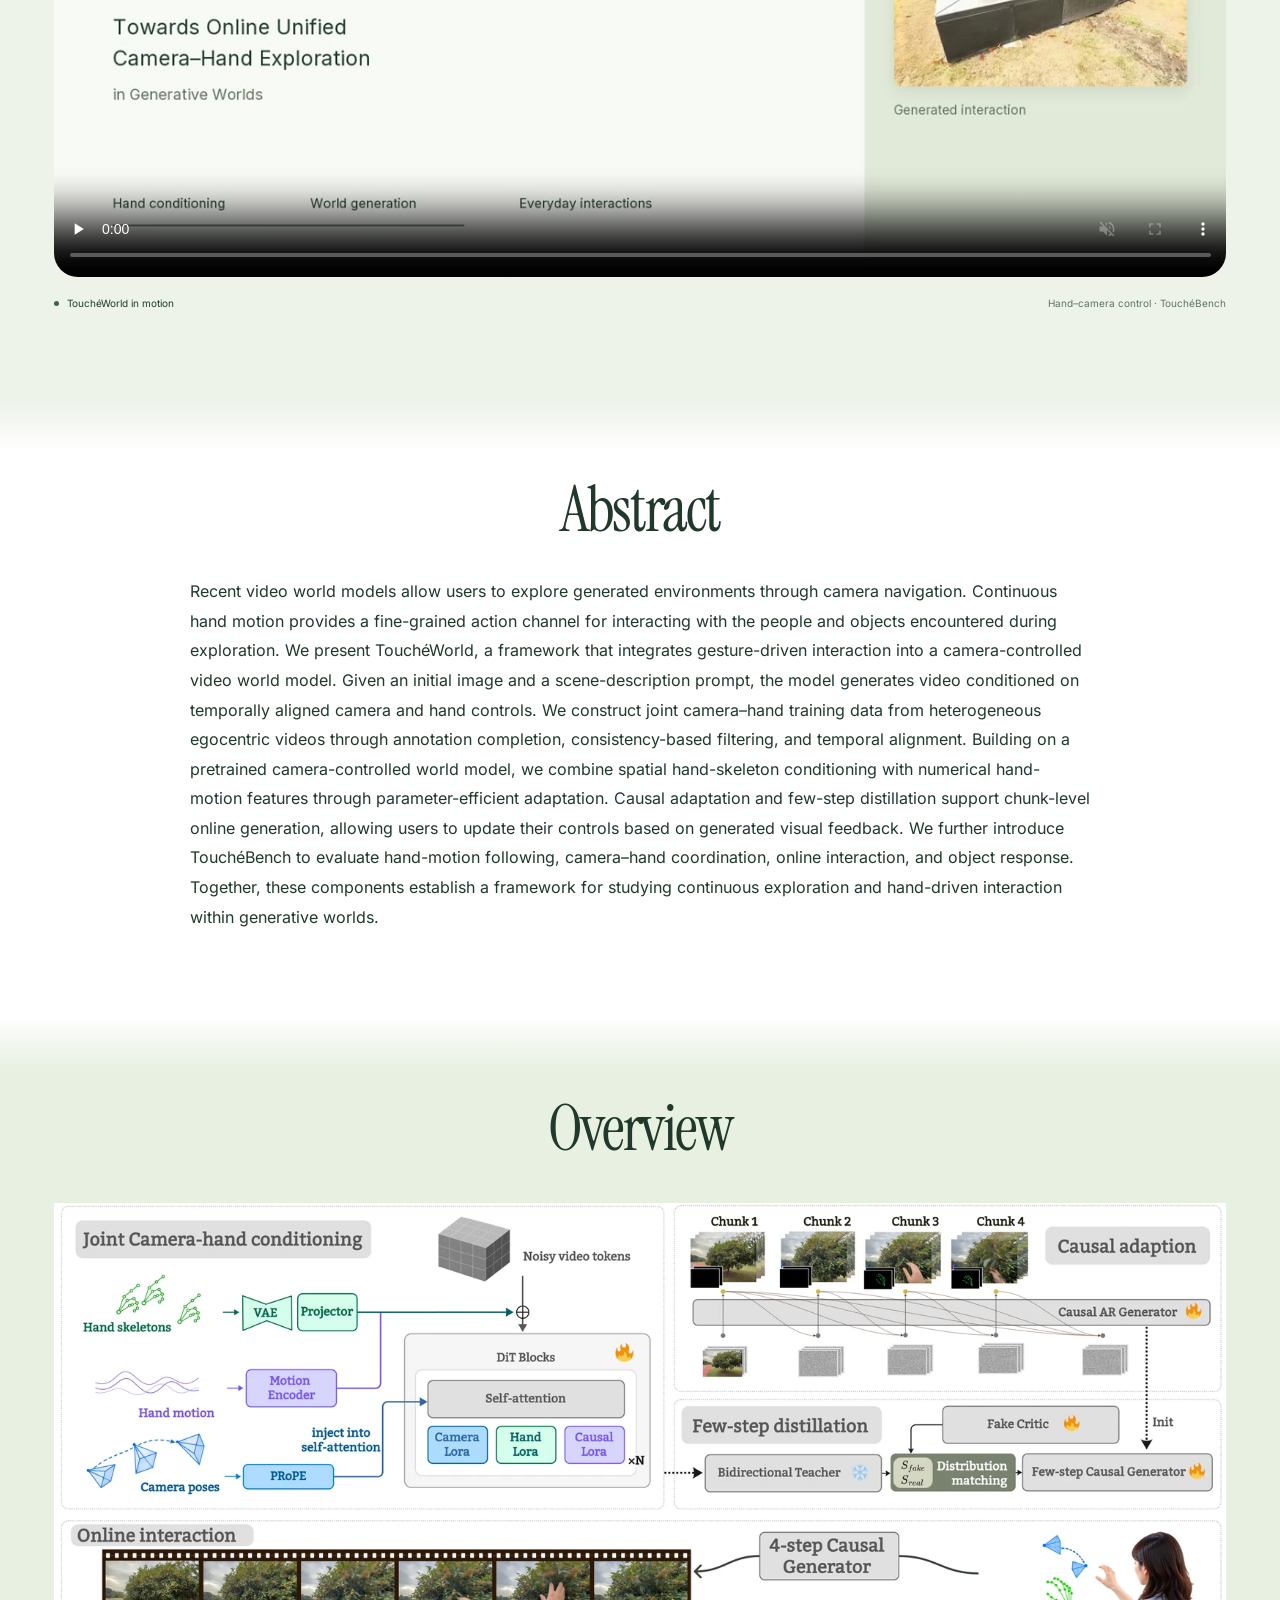
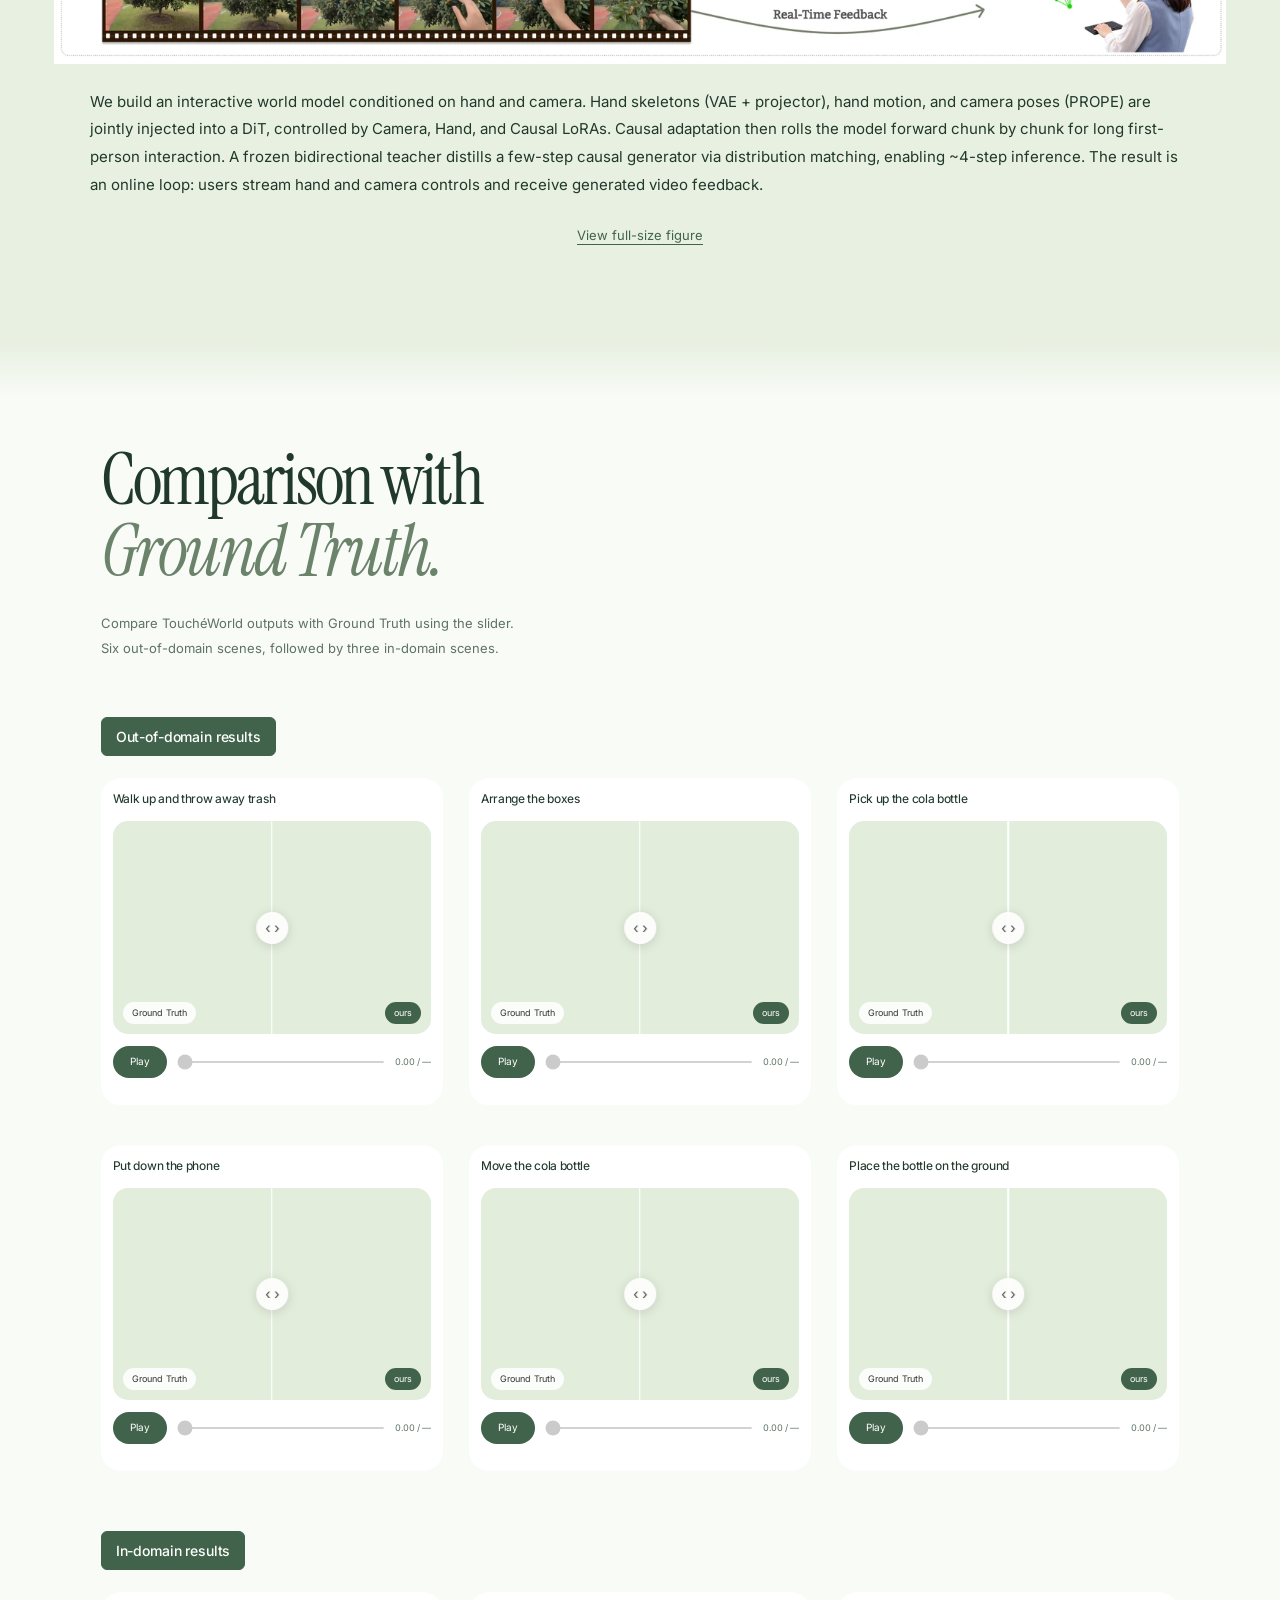
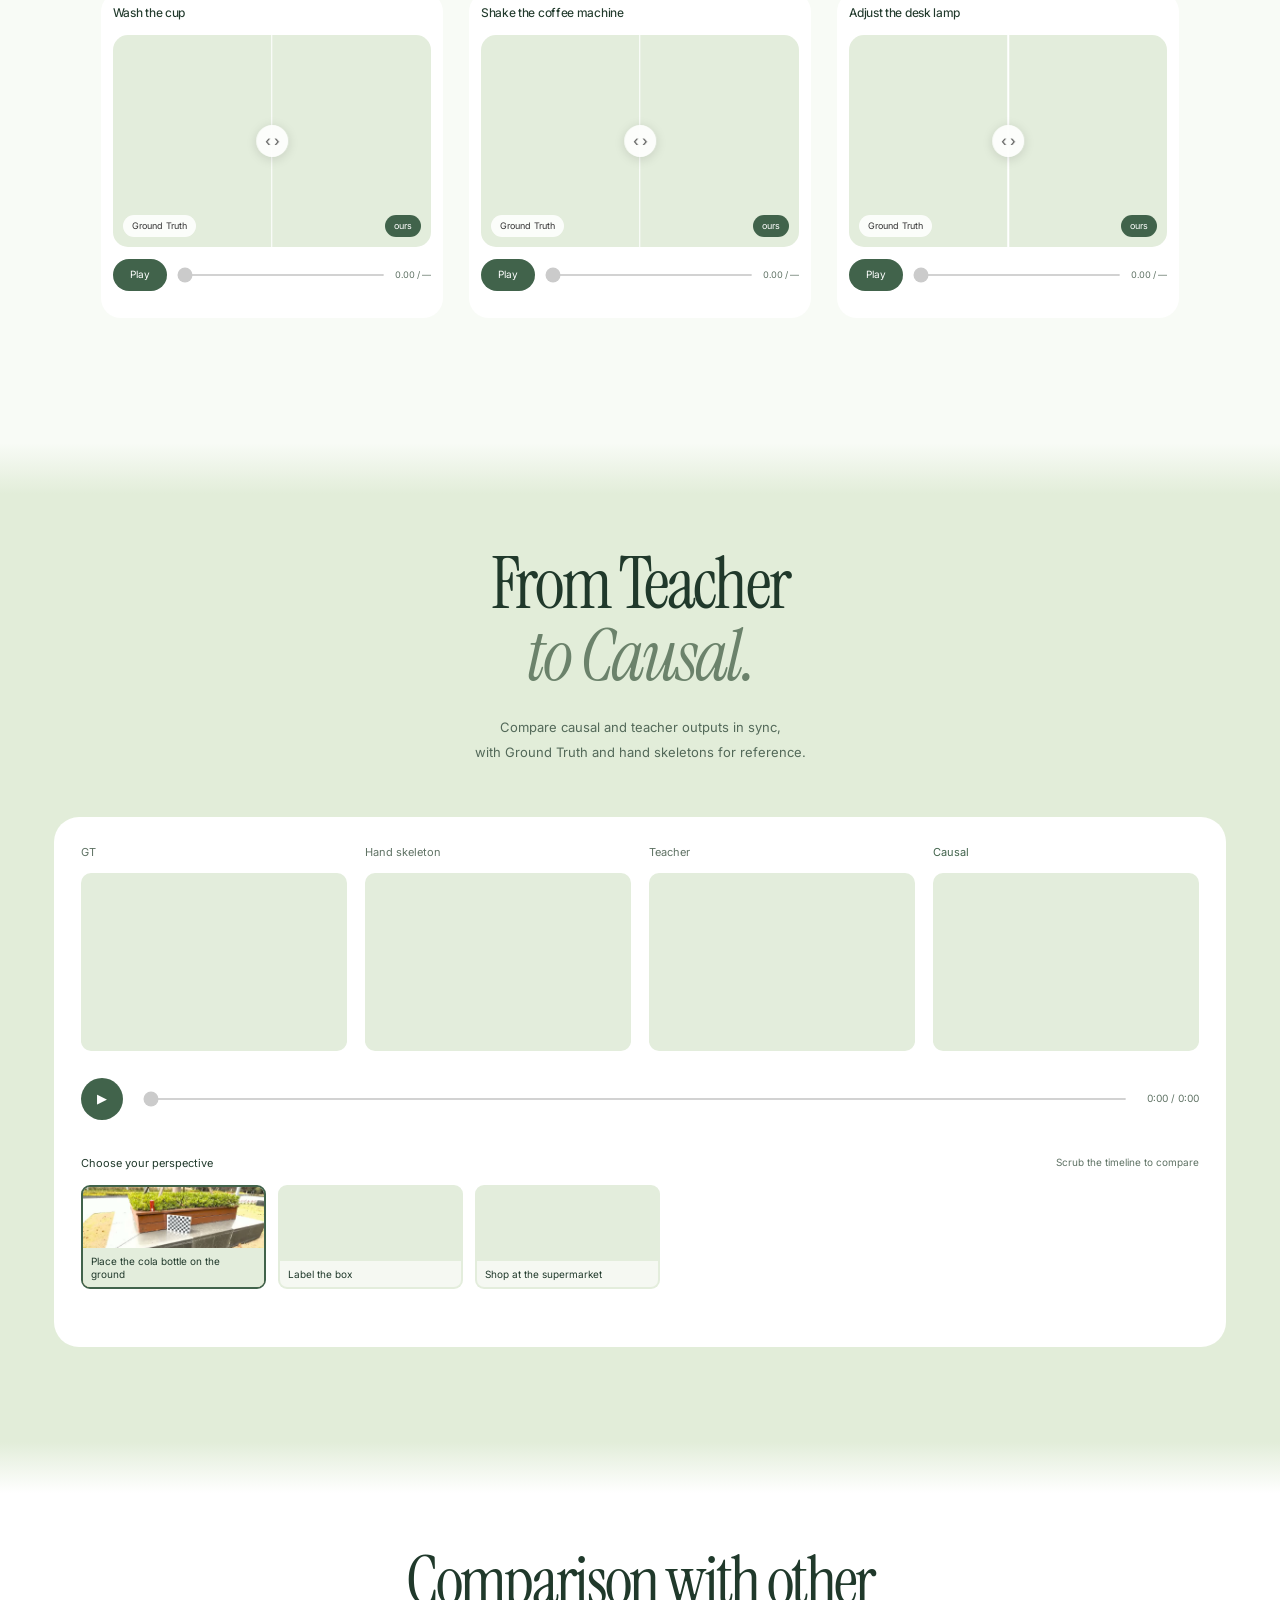
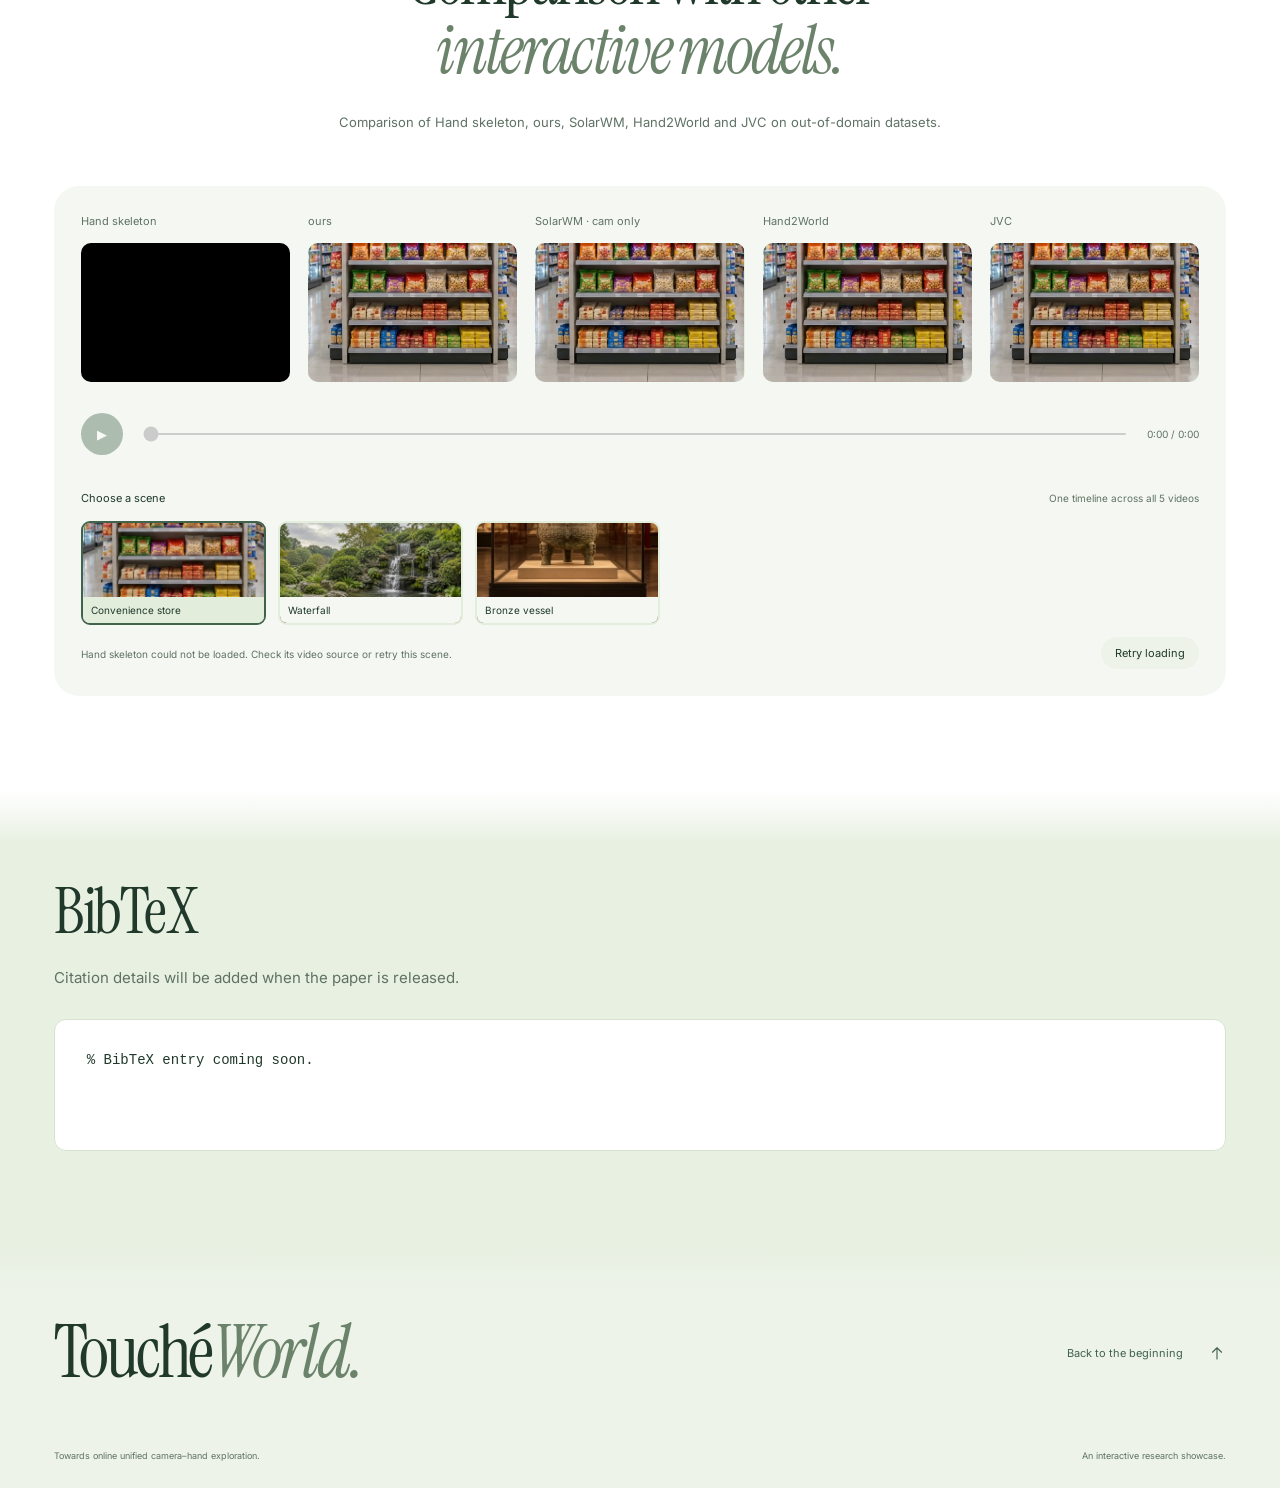
==== commit f977e2f7: "feat(toucheworld): display the supplied affiliation logos" ====
--- a/index.html
+++ b/index.html
@@ -7,8 +7,8 @@
     <meta name="description" content="TouchéWorld: Towards Online Unified Camera–Hand Exploration in Generative Worlds. Explore the interactive scene and synchronized video comparisons." />
     <title>TouchéWorld — Towards Online Unified Camera–Hand Exploration in Generative Worlds</title>
     <link rel="preload" as="image" href="./assets/research/hero-landscape-poster.jpg" fetchpriority="high" />
-    <script type="module" crossorigin src="./assets/app/index-BH_ybmF5.js"></script>
-    <link rel="stylesheet" crossorigin href="./assets/app/index-BbA52-7U.css">
+    <script type="module" crossorigin src="./assets/app/index-D_7y6peA.js"></script>
+    <link rel="stylesheet" crossorigin href="./assets/app/index-D4ATVmTe.css">
   </head>
   <body>
     <div id="root"></div>
--- a/assets/app/index-D4ATVmTe.css
+++ b/assets/app/index-D4ATVmTe.css
@@ -0,0 +1 @@
+.scene-interaction{position:absolute;inset:0;z-index:1;overflow:hidden;pointer-events:none;contain:layout paint}.scene-filter-definitions{position:absolute;width:0;height:0;overflow:hidden;pointer-events:none}.scene-pollen{position:absolute;inset:0;width:100%;height:100%;pointer-events:none}.tactile-text{position:relative}.tactile-original{display:inline}.tactile-text[data-tactile-ready=true]>.tactile-original{opacity:0}.tactile-ink{position:absolute;inset:0;display:block;pointer-events:none;perspective:700px;perspective-origin:50% 50%;transform-origin:50% 50%;will-change:transform}.tactile-glyph{position:absolute;display:block;transform-origin:50% 55%;transform-style:preserve-3d;pointer-events:none}.tactile-glyph svg{display:block;overflow:visible;max-width:none}.tactile-glyph text{letter-spacing:0;font-kerning:none}.cinematic-hero h1.tactile-text,.cinematic-hero p.tactile-text{-moz-user-select:none;user-select:none;-webkit-user-select:none}@media(prefers-reduced-motion:reduce){.tactile-ink{perspective:1200px}}.baseline-comparison{min-width:0}.baseline-comparison .baseline-video-scroll{max-width:100%;overflow-x:auto;overscroll-behavior-x:contain;scrollbar-color:var(--comparison-accent) var(--comparison-track);scrollbar-width:thin;padding-bottom:4px}.baseline-comparison .baseline-video-scroll>.videos{grid-template-columns:repeat(var(--baseline-columns, 5),minmax(190px,1fr));min-width:calc(var(--baseline-columns, 5) * 190px + (var(--baseline-columns, 5) - 1) * 18px);gap:18px}.baseline-comparison .baseline-video-scroll:focus-visible{outline:2px solid var(--comparison-accent);outline-offset:5px}.baseline-comparison .baseline-method-label{margin:0 0 13px;color:var(--comparison-muted);font-size:11px;font-weight:400;text-align:left}.baseline-comparison .baseline-feedback{display:flex;align-items:center;gap:16px;min-height:34px}.baseline-comparison .sync-status{flex:1}.baseline-retry{margin-top:12px;padding:8px 14px;border:0;border-radius:100px;background:var(--comparison-field);color:var(--comparison-ink);font-size:11px}.baseline-retry:hover{background:var(--comparison-selection)}.baseline-retry:focus-visible{outline:2px solid var(--comparison-accent);outline-offset:3px}@media(max-width:620px){.baseline-comparison .baseline-method-label{margin-bottom:8px;font-size:10px}.baseline-comparison .baseline-feedback{align-items:flex-start;gap:10px}.baseline-retry{flex:0 0 auto;margin-top:8px;font-size:10px}}.method-section.baseline-section{background:var(--comparison-field)}.baseline-section .method-heading h2{max-width:1000px;margin-inline:auto;font-size:clamp(38px,5.2vw,76px);line-height:1.04;overflow-wrap:break-word}.baseline-section .method-heading>p:last-child{max-width:740px}.research-introduction{--research-paper: #ffffff;--research-ground: #f5f8f2;--research-ink: #20392b;--research-accent: #41634b;--research-accent-hover: #2f4f39;color:var(--research-ink);background:var(--research-paper);font-family:Inter,Arial,sans-serif}.research-abstract{padding:76px var(--page-padding, 24px) 84px}.research-introduction .research-heading{margin:0 auto 34px;font-family:"Instrument Serif",Georgia,serif;font-size:clamp(52px,5vw,64px);font-weight:400;line-height:1.04;letter-spacing:-.035em;text-align:center}.research-abstract-copy{max-width:900px;margin-inline:auto;font-size:16px;line-height:1.85;overflow-wrap:break-word}.research-abstract-copy p{margin:0}.research-abstract-copy p+p{margin-top:22px}.research-overview{padding:80px var(--page-padding, 24px) 86px;background:var(--research-ground)}.research-overview .research-heading{margin-bottom:40px}.research-overview-figure{width:100%;max-width:1280px;margin:0 auto}.research-figure-link{display:block}.research-overview-figure img{display:block;width:100%;max-width:100%;height:auto;-o-object-fit:contain;object-fit:contain}.research-overview-figure figcaption{max-width:1100px;margin:24px auto 0;font-size:15px;line-height:1.85;text-align:left;overflow-wrap:break-word}.research-figure-actions{margin-top:15px;text-align:center}.research-full-size{display:inline-flex;align-items:center;min-height:44px;color:var(--research-accent);font-size:13px;line-height:1.5;text-decoration:underline;text-underline-offset:4px}.research-full-size:hover{color:var(--research-accent-hover)}.research-introduction a:focus-visible{outline:2px solid var(--research-accent);outline-offset:6px}@media(max-width:620px){.research-abstract{padding:55px 20px 62px}.research-introduction .research-heading{margin-bottom:28px;font-size:52px}.research-abstract-copy{font-size:15.5px;line-height:1.82}.research-abstract-copy p+p{margin-top:21px}.research-overview{padding:60px 20px 58px}.research-overview .research-heading{margin-bottom:30px}.research-overview-figure figcaption{margin-top:20px;line-height:1.8}.research-figure-actions{margin-top:12px}}.bibtex-section{--bibtex-paper: var(--section-paper, #ffffff);--bibtex-ground: #f5f8f2;--bibtex-ink: #20392b;--bibtex-muted: #5f7264;padding:88px var(--page-padding, 24px) 96px;background:var(--bibtex-paper);color:var(--bibtex-ink);font-family:Inter,Arial,sans-serif}.bibtex-section .bibtex-inner{width:100%;max-width:1190px;min-width:0;margin-inline:auto}.bibtex-section .bibtex-intro h2{margin:0;font-family:"Instrument Serif",Georgia,serif;font-size:clamp(44px,5vw,64px);font-weight:400;line-height:1.04;letter-spacing:-.035em}.bibtex-section .bibtex-intro p{max-width:680px;margin:18px 0 0;color:var(--bibtex-muted);font-size:15px;line-height:1.8;overflow-wrap:break-word}.bibtex-section .bibtex-code{display:block;max-width:100%;min-width:0;min-height:132px;margin:28px 0 0;padding:28px 32px;overflow-x:auto;border:1px solid #d7e3d1;border-radius:12px;background:var(--bibtex-paper);color:var(--bibtex-ink);font-family:ui-monospace,SFMono-Regular,Consolas,Liberation Mono,monospace;font-size:14px;line-height:1.8;white-space:pre;-moz-tab-size:2;-o-tab-size:2;tab-size:2}.bibtex-section .bibtex-code code{font:inherit;color:inherit}@media(max-width:620px){.bibtex-section{padding:60px 20px 68px}.bibtex-section .bibtex-intro h2{font-size:44px}.bibtex-section .bibtex-intro p{margin-top:15px;font-size:14px}.bibtex-section .bibtex-code{min-height:120px;margin-top:24px;padding:22px 20px;font-size:13px}}.wipe-results-groups{display:block}.wipe-results-groups>.wipe-domain-group{min-width:0}.wipe-results-groups>.wipe-domain-group+.wipe-domain-group{margin-top:60px}.wipe-results-groups .wipe-domain-title{display:inline-flex;max-width:100%;margin:0 0 22px;padding:8px 14px;border:1px solid var(--comparison-accent);border-radius:6px;background:var(--comparison-accent);color:var(--comparison-paper);font-family:Inter,Arial,sans-serif;font-size:14px;font-weight:500;line-height:1.5;letter-spacing:-.01em}@media(max-width:620px){.wipe-results-groups>.wipe-domain-group+.wipe-domain-group{margin-top:48px}.wipe-results-groups .wipe-domain-title{margin-bottom:18px;padding:7px 12px;font-size:13px}}@font-face{font-family:"Instrument Serif";font-style:normal;font-weight:400;font-display:swap;src:url(./instrument-serif-regular-latin-ext-C2je3j2s.woff2) format("woff2");unicode-range:U+0100-02BA,U+02BD-02C5,U+02C7-02CC,U+02CE-02D7,U+02DD-02FF,U+0304,U+0308,U+0329,U+1D00-1DBF,U+1E00-1E9F,U+1EF2-1EFF,U+2020,U+20A0-20AB,U+20AD-20C4,U+2113,U+2C60-2C7F,U+A720-A7FF}@font-face{font-family:"Instrument Serif";font-style:italic;font-weight:400;font-display:swap;src:url(./instrument-serif-italic-latin-ext-C9HzH3YL.woff2) format("woff2");unicode-range:U+0100-02BA,U+02BD-02C5,U+02C7-02CC,U+02CE-02D7,U+02DD-02FF,U+0304,U+0308,U+0329,U+1D00-1DBF,U+1E00-1E9F,U+1EF2-1EFF,U+2020,U+20A0-20AB,U+20AD-20C4,U+2113,U+2C60-2C7F,U+A720-A7FF}@font-face{font-family:"Instrument Serif";font-style:normal;font-weight:400;font-display:swap;src:url(./instrument-serif-regular-latin-DnYpCC2O.woff2) format("woff2");unicode-range:U+0000-00FF,U+0131,U+0152-0153,U+02BB-02BC,U+02C6,U+02DA,U+02DC,U+0304,U+0308,U+0329,U+2000-206F,U+20AC,U+2122,U+2191,U+2193,U+2212,U+2215,U+FEFF,U+FFFD}@font-face{font-family:"Instrument Serif";font-style:italic;font-weight:400;font-display:swap;src:url(./instrument-serif-italic-latin-DKMiL14s.woff2) format("woff2");unicode-range:U+0000-00FF,U+0131,U+0152-0153,U+02BB-02BC,U+02C6,U+02DA,U+02DC,U+0304,U+0308,U+0329,U+2000-206F,U+20AC,U+2122,U+2191,U+2193,U+2212,U+2215,U+FEFF,U+FFFD}@font-face{font-family:Inter;font-style:normal;font-weight:400 700;font-display:swap;src:url(./inter-variable-latin-ext-DO1Apj_S.woff2) format("woff2");unicode-range:U+0100-02BA,U+02BD-02C5,U+02C7-02CC,U+02CE-02D7,U+02DD-02FF,U+0304,U+0308,U+0329,U+1D00-1DBF,U+1E00-1E9F,U+1EF2-1EFF,U+2020,U+20A0-20AB,U+20AD-20C4,U+2113,U+2C60-2C7F,U+A720-A7FF}@font-face{font-family:Inter;font-style:normal;font-weight:400 700;font-display:swap;src:url(./inter-variable-latin-Dx4kXJAl.woff2) format("woff2");unicode-range:U+0000-00FF,U+0131,U+0152-0153,U+02BB-02BC,U+02C6,U+02DA,U+02DC,U+0304,U+0308,U+0329,U+2000-206F,U+20AC,U+2122,U+2191,U+2193,U+2212,U+2215,U+FEFF,U+FFFD}*,:before,:after{--tw-border-spacing-x: 0;--tw-border-spacing-y: 0;--tw-translate-x: 0;--tw-translate-y: 0;--tw-rotate: 0;--tw-skew-x: 0;--tw-skew-y: 0;--tw-scale-x: 1;--tw-scale-y: 1;--tw-pan-x: ;--tw-pan-y: ;--tw-pinch-zoom: ;--tw-scroll-snap-strictness: proximity;--tw-gradient-from-position: ;--tw-gradient-via-position: ;--tw-gradient-to-position: ;--tw-ordinal: ;--tw-slashed-zero: ;--tw-numeric-figure: ;--tw-numeric-spacing: ;--tw-numeric-fraction: ;--tw-ring-inset: ;--tw-ring-offset-width: 0px;--tw-ring-offset-color: #fff;--tw-ring-color: rgb(59 130 246 / .5);--tw-ring-offset-shadow: 0 0 #0000;--tw-ring-shadow: 0 0 #0000;--tw-shadow: 0 0 #0000;--tw-shadow-colored: 0 0 #0000;--tw-blur: ;--tw-brightness: ;--tw-contrast: ;--tw-grayscale: ;--tw-hue-rotate: ;--tw-invert: ;--tw-saturate: ;--tw-sepia: ;--tw-drop-shadow: ;--tw-backdrop-blur: ;--tw-backdrop-brightness: ;--tw-backdrop-contrast: ;--tw-backdrop-grayscale: ;--tw-backdrop-hue-rotate: ;--tw-backdrop-invert: ;--tw-backdrop-opacity: ;--tw-backdrop-saturate: ;--tw-backdrop-sepia: ;--tw-contain-size: ;--tw-contain-layout: ;--tw-contain-paint: ;--tw-contain-style: }::backdrop{--tw-border-spacing-x: 0;--tw-border-spacing-y: 0;--tw-translate-x: 0;--tw-translate-y: 0;--tw-rotate: 0;--tw-skew-x: 0;--tw-skew-y: 0;--tw-scale-x: 1;--tw-scale-y: 1;--tw-pan-x: ;--tw-pan-y: ;--tw-pinch-zoom: ;--tw-scroll-snap-strictness: proximity;--tw-gradient-from-position: ;--tw-gradient-via-position: ;--tw-gradient-to-position: ;--tw-ordinal: ;--tw-slashed-zero: ;--tw-numeric-figure: ;--tw-numeric-spacing: ;--tw-numeric-fraction: ;--tw-ring-inset: ;--tw-ring-offset-width: 0px;--tw-ring-offset-color: #fff;--tw-ring-color: rgb(59 130 246 / .5);--tw-ring-offset-shadow: 0 0 #0000;--tw-ring-shadow: 0 0 #0000;--tw-shadow: 0 0 #0000;--tw-shadow-colored: 0 0 #0000;--tw-blur: ;--tw-brightness: ;--tw-contrast: ;--tw-grayscale: ;--tw-hue-rotate: ;--tw-invert: ;--tw-saturate: ;--tw-sepia: ;--tw-drop-shadow: ;--tw-backdrop-blur: ;--tw-backdrop-brightness: ;--tw-backdrop-contrast: ;--tw-backdrop-grayscale: ;--tw-backdrop-hue-rotate: ;--tw-backdrop-invert: ;--tw-backdrop-opacity: ;--tw-backdrop-saturate: ;--tw-backdrop-sepia: ;--tw-contain-size: ;--tw-contain-layout: ;--tw-contain-paint: ;--tw-contain-style: }*,:before,:after{box-sizing:border-box;border-width:0;border-style:solid;border-color:#e5e7eb}:before,:after{--tw-content: ""}html,:host{line-height:1.5;-webkit-text-size-adjust:100%;-moz-tab-size:4;-o-tab-size:4;tab-size:4;font-family:Inter,Arial,sans-serif;font-feature-settings:normal;font-variation-settings:normal;-webkit-tap-highlight-color:transparent}body{margin:0;line-height:inherit}hr{height:0;color:inherit;border-top-width:1px}abbr:where([title]){-webkit-text-decoration:underline dotted;text-decoration:underline dotted}h1,h2,h3,h4,h5,h6{font-size:inherit;font-weight:inherit}a{color:inherit;text-decoration:inherit}b,strong{font-weight:bolder}code,kbd,samp,pre{font-family:ui-monospace,SFMono-Regular,Menlo,Monaco,Consolas,Liberation Mono,Courier New,monospace;font-feature-settings:normal;font-variation-settings:normal;font-size:1em}small{font-size:80%}sub,sup{font-size:75%;line-height:0;position:relative;vertical-align:baseline}sub{bottom:-.25em}sup{top:-.5em}table{text-indent:0;border-color:inherit;border-collapse:collapse}button,input,optgroup,select,textarea{font-family:inherit;font-feature-settings:inherit;font-variation-settings:inherit;font-size:100%;font-weight:inherit;line-height:inherit;letter-spacing:inherit;color:inherit;margin:0;padding:0}button,select{text-transform:none}button,input:where([type=button]),input:where([type=reset]),input:where([type=submit]){-webkit-appearance:button;background-color:transparent;background-image:none}:-moz-focusring{outline:auto}:-moz-ui-invalid{box-shadow:none}progress{vertical-align:baseline}::-webkit-inner-spin-button,::-webkit-outer-spin-button{height:auto}[type=search]{-webkit-appearance:textfield;outline-offset:-2px}::-webkit-search-decoration{-webkit-appearance:none}::-webkit-file-upload-button{-webkit-appearance:button;font:inherit}summary{display:list-item}blockquote,dl,dd,h1,h2,h3,h4,h5,h6,hr,figure,p,pre{margin:0}fieldset{margin:0;padding:0}legend{padding:0}ol,ul,menu{list-style:none;margin:0;padding:0}dialog{padding:0}textarea{resize:vertical}input::-moz-placeholder,textarea::-moz-placeholder{opacity:1;color:#9ca3af}input::placeholder,textarea::placeholder{opacity:1;color:#9ca3af}button,[role=button]{cursor:pointer}:disabled{cursor:default}img,svg,video,canvas,audio,iframe,embed,object{display:block;vertical-align:middle}img,video{max-width:100%;height:auto}[hidden]:where(:not([hidden=until-found])){display:none}.\!visible{visibility:visible!important}.visible{visibility:visible}.fixed{position:fixed}.relative{position:relative}.z-10{z-index:10}.mx-auto{margin-left:auto;margin-right:auto}.flex{display:flex}.grid{display:grid}.hidden{display:none}.w-full{width:100%}.max-w-7xl{max-width:80rem}.transform{transform:translate(var(--tw-translate-x),var(--tw-translate-y)) rotate(var(--tw-rotate)) skew(var(--tw-skew-x)) skewY(var(--tw-skew-y)) scaleX(var(--tw-scale-x)) scaleY(var(--tw-scale-y))}.resize{resize:both}.columns-1{-moz-columns:1;columns:1}.flex-col{flex-direction:column}.items-end{align-items:flex-end}.items-center{align-items:center}.justify-between{justify-content:space-between}.overflow-hidden{overflow:hidden}.px-6{padding-left:1.5rem;padding-right:1.5rem}.text-center{text-align:center}.shadow{--tw-shadow: 0 1px 3px 0 rgb(0 0 0 / .1), 0 1px 2px -1px rgb(0 0 0 / .1);--tw-shadow-colored: 0 1px 3px 0 var(--tw-shadow-color), 0 1px 2px -1px var(--tw-shadow-color);box-shadow:var(--tw-ring-offset-shadow, 0 0 #0000),var(--tw-ring-shadow, 0 0 #0000),var(--tw-shadow)}.outline{outline-style:solid}.blur{--tw-blur: blur(8px);filter:var(--tw-blur) var(--tw-brightness) var(--tw-contrast) var(--tw-grayscale) var(--tw-hue-rotate) var(--tw-invert) var(--tw-saturate) var(--tw-sepia) var(--tw-drop-shadow)}.drop-shadow{--tw-drop-shadow: drop-shadow(0 1px 2px rgb(0 0 0 / .1)) drop-shadow(0 1px 1px rgb(0 0 0 / .06));filter:var(--tw-blur) var(--tw-brightness) var(--tw-contrast) var(--tw-grayscale) var(--tw-hue-rotate) var(--tw-invert) var(--tw-saturate) var(--tw-sepia) var(--tw-drop-shadow)}.invert{--tw-invert: invert(100%);filter:var(--tw-blur) var(--tw-brightness) var(--tw-contrast) var(--tw-grayscale) var(--tw-hue-rotate) var(--tw-invert) var(--tw-saturate) var(--tw-sepia) var(--tw-drop-shadow)}.\!filter{filter:var(--tw-blur) var(--tw-brightness) var(--tw-contrast) var(--tw-grayscale) var(--tw-hue-rotate) var(--tw-invert) var(--tw-saturate) var(--tw-sepia) var(--tw-drop-shadow)!important}.filter{filter:var(--tw-blur) var(--tw-brightness) var(--tw-contrast) var(--tw-grayscale) var(--tw-hue-rotate) var(--tw-invert) var(--tw-saturate) var(--tw-sepia) var(--tw-drop-shadow)}:root{font-family:Inter,Arial,sans-serif;color:#101010;background:#fff;font-synthesis:none;--ink: #101010;--muted: #6f6f6f;--page-padding: clamp(20px, 4.2vw, 72px)}*{box-sizing:border-box}html{scroll-behavior:smooth;scroll-padding-top:24px}body{margin:0;min-width:320px}button,input,select{font:inherit}button,a{-webkit-tap-highlight-color:transparent}button,select{cursor:pointer}button:disabled{cursor:default}a{color:inherit;text-decoration:none}button:focus-visible,a:focus-visible,input:focus-visible,select:focus-visible{outline:2px solid #527b66;outline-offset:5px}::-moz-selection{background:#dce8df}::selection{background:#dce8df}.scroll-progress{position:fixed;z-index:100;height:2px;inset:0 0 auto;background:#171717;transform-origin:left;transform:scaleX(0);pointer-events:none}.cinematic-hero{min-height:max(960px,100svh);display:flex;flex-direction:column;isolation:isolate;background:#fff}.hero-background{position:absolute;inset:300px 0 0;z-index:-1;background:#f2f0eb;overflow:hidden}.hero-background video,.hero-background .hero-poster{position:absolute;inset:0;width:100%;height:100%;max-width:none;-o-object-fit:cover;object-fit:cover;-o-object-position:center 56%;object-position:center 56%}.hero-background video{opacity:0;transition:opacity .35s ease}.video-wash{position:absolute;inset:-1px;background:linear-gradient(180deg,#fff,#fffffff5 9%,#ffffffa3 35%,#ffffff14 68%,#ffffff52,#fff)}.site-nav{padding:24px 0;width:calc(100% - 64px);gap:24px}.wordmark{font-family:"Instrument Serif",Georgia,serif;font-size:34px;line-height:1;letter-spacing:-1.1px;white-space:nowrap}.brand-dot{color:#909090}.nav-links{gap:31px;padding-left:12px}.nav-links a{padding:10px 0;font-size:13px;color:#6f6f6f;transition:color .25s}.nav-links a.active,.nav-links a:hover{color:#000}.nav-tools{display:flex;align-items:center;gap:10px}.nav-cta{display:inline-flex;align-items:center;justify-content:center;gap:18px;min-height:43px;padding:12px 22px;color:#fff;background:#101010;border-radius:100px;font-size:12px;transition:transform .3s}.nav-cta:hover{transform:scale(1.03)}.hand-toggle{display:flex;justify-content:center;align-items:center;gap:9px;min-height:43px;padding:10px 18px;border:1px solid #dededb;border-radius:100px;background:#fff9;font-size:12px;white-space:nowrap;transition:background .25s,transform .25s}.hand-toggle:hover{background:#fff;transform:translateY(-2px)}.hand-toggle[aria-pressed=true]:after{content:"";width:5px;height:5px;background:#5b7f68;border-radius:50%}.hero-copy{padding-top:64px;width:100%;max-width:1280px}.hero-copy h1{margin:0;font-family:"Instrument Serif",Georgia,serif;font-size:clamp(76px,10.5vw,152px);font-weight:400;letter-spacing:-.052em;line-height:.98}.hero-copy h1 em{font-weight:400;color:#777570}.paper-title{max-width:900px;margin:27px 0 0;font-size:clamp(18px,1.8vw,24px);font-weight:400;line-height:1.45;letter-spacing:-.055em}.hero-description{max-width:660px;margin:17px 0 0;color:#6f6f6f;font-size:15px;line-height:1.7;letter-spacing:-.025em}.hero-description.paper-credits{max-width:960px;width:100%;margin-top:23px;letter-spacing:0}.paper-authors{display:grid;grid-template-columns:repeat(3,max-content);justify-content:center;gap:5px 25px;margin:0;padding:0;list-style:none;color:#414a43;font-size:16px;line-height:1.7}.paper-authors li{white-space:nowrap}.paper-credits sup{margin-left:2px;font-size:.68em}.affiliation-filters{position:absolute}.paper-affiliations{display:grid;grid-template-columns:minmax(0,.85fr) minmax(0,.95fr) minmax(0,1.12fr) minmax(0,1.08fr);align-items:center;gap:clamp(5px,2vw,26px);max-width:840px;margin:15px auto 0;padding:0;list-style:none}.paper-affiliations li{display:flex;align-items:center;gap:clamp(2px,.55vw,8px);min-width:0}.affiliation-index{flex:none;color:#536052;font-size:clamp(8px,1vw,11px)}.affiliation-logo{display:block;flex:1;min-width:0;height:clamp(28px,7vw,57px)}.hero-actions{margin-top:31px;display:flex;flex-direction:column;align-items:center;gap:20px}.primary-button{min-height:59px;padding:17px 32px;display:inline-flex;justify-content:center;align-items:center;gap:24px;background:#101010;border:0;border-radius:100px;color:#fff;font-size:13px;transition:transform .35s cubic-bezier(.2,.7,.3,1)}.primary-button:hover{transform:scale(1.03)}.primary-button:active{transform:scale(.98)}.resource-links{display:flex;gap:10px}.resource-link{display:flex;align-items:center;justify-content:center;gap:9px;min-width:120px;min-height:50px;padding:12px 22px;border:1px solid #00000020;border-radius:100px;background:#ffffff80;backdrop-filter:blur(10px);color:#555;font-size:14px;white-space:nowrap;transition:background .2s,border-color .2s}.resource-link svg{flex-shrink:0}.resource-link:hover{background:#ffffffe6;border-color:#527b6670}.research-credits{max-width:980px;margin-top:23px;color:#555;font-size:10px;line-height:1.9}.research-credits p{margin:0}.research-credits p+p{color:#767676}.hero-bottom{min-height:150px;margin-top:auto;padding:50px 0 40px;width:calc(100% - 64px)}.scroll-link{display:inline-flex;align-items:center;gap:14px;color:#555;font-size:11px}.scroll-link svg{transition:transform .3s}.scroll-link:hover svg{transform:translateY(4px) rotate(90deg)!important}.cursor-note{color:#565656;font-size:11px;line-height:1.7}.cursor-note>span:first-child{display:inline-block;width:5px;height:5px;margin:0 8px 2px 0;border-radius:50%;background:#7d9383}.note-indent{padding-left:13px}.hero-bottom-tools{display:flex;align-items:center;gap:27px}.background-toggle{display:grid;place-items:center;width:34px;height:34px;border:1px solid #00000024;border-radius:50%;color:#555;background:#ffffff70;backdrop-filter:blur(10px);font-size:11px;transition:transform .25s}.background-toggle:hover{transform:scale(1.08)}.section-space{padding:112px var(--page-padding)}.section-inner{max-width:1440px;margin:0 auto}.section-intro{text-align:center;margin:0 auto 48px}.section-intro h2,.section-head h2,.method-heading h2{font-family:"Instrument Serif",Georgia,serif;font-size:clamp(52px,5.6vw,84px);font-weight:400;line-height:1;letter-spacing:-.04em;margin:0}.section-intro h2 em,.section-head h2 em{color:#8c8b86}.section-intro>p:last-child{margin:21px auto 0;max-width:550px;color:#777;font-size:14px;line-height:1.8}.showcase-section{padding-top:66px;padding-bottom:90px;background:var(--comparison-field);color:var(--comparison-ink)}.showcase-section .section-intro h2 em{color:var(--comparison-soft-ink)}.showcase-section .section-intro>p:last-child{color:var(--comparison-muted)}.showcase-player{max-width:1190px;margin:0 auto}.showcase-player video{width:100%;height:auto;aspect-ratio:16 / 9;-o-object-fit:contain;object-fit:contain;background:var(--comparison-selection);border-radius:24px}.showcase-player figcaption{display:flex;justify-content:space-between;align-items:center;gap:20px;padding-top:19px;color:var(--comparison-muted);font-size:10px}.showcase-player figcaption>span:first-child{color:var(--comparison-ink);display:flex;align-items:center;gap:8px}.live-dot{width:5px;height:5px;border-radius:50%;background:var(--comparison-accent)}.wipe-section{padding-top:100px;padding-bottom:125px;background:var(--comparison-ground);color:var(--comparison-ink)}.wipe-section .section-head h2 em{color:var(--comparison-soft-ink)}.wipe-section .section-head>div>p:last-child{color:var(--comparison-muted)}.wipe-section .section-inner{width:92%;max-width:1200px}.section-head{display:flex;align-items:flex-end;justify-content:space-between;gap:40px;margin-bottom:57px}.section-head>div>p:last-child,.method-heading>p:last-child{max-width:650px;margin:24px 0 0;color:#777;font-size:13px;line-height:1.9}.wipe-grid{display:grid;grid-template-columns:repeat(3,minmax(0,1fr));gap:40px 26px}.wipe-grid>section{min-width:0;padding:12px;border-radius:20px;background:var(--comparison-paper);transition:transform .45s}.wipe-grid>section:hover{transform:translateY(-4px)}.wipe-grid h2{margin:0 0 13px;color:var(--comparison-ink);font-size:12px;font-weight:450;letter-spacing:-.025em}.stage{position:relative;aspect-ratio:3/2;overflow:hidden;background:var(--comparison-selection);border-radius:15px;--split: 50%;touch-action:pan-y;isolation:isolate}.stage video{position:absolute;inset:0;width:100%;height:100%;max-width:none;-o-object-fit:contain;object-fit:contain}.stage .gt{clip-path:inset(0 calc(100% - var(--split)) 0 0)}.stage .line{position:absolute;top:0;bottom:0;left:var(--split);width:1.5px;background:#fff;transform:translate(-50%);pointer-events:none}.stage .handle{position:absolute;top:50%;left:50%;width:32px;height:32px;display:grid;place-items:center;transform:translate(-50%,-50%);border-radius:50%;background:#fffd;backdrop-filter:blur(10px);color:#444;font-size:14px;white-space:nowrap;box-shadow:0 2px 12px #0002}.stage .wipe{position:absolute;inset:0;width:100%;height:100%;margin:0;opacity:0;cursor:ew-resize;touch-action:none}.stage:focus-within{outline:2px solid #869b8c;outline-offset:4px}.badge{position:absolute;bottom:10px;padding:5px 9px;border-radius:100px;font-size:9px;line-height:1.3;pointer-events:none;background:#ffffffdb;backdrop-filter:blur(8px);color:#333}.badge.left{left:10px}.badge.right{right:10px;background:var(--comparison-accent);color:var(--comparison-paper)}.controls{display:flex;align-items:center;gap:10px;margin-top:12px}.controls button{min-width:54px;min-height:32px;padding:5px 8px;border-radius:100px;background:var(--comparison-accent);color:var(--comparison-paper);font-size:10px;transition:background .2s}.controls button:hover{background:var(--comparison-accent-hover)}.controls .seek{min-width:0;flex:1;accent-color:var(--comparison-accent);background:var(--comparison-track);height:2px}.controls .time,.wipe-grid .status{color:var(--comparison-muted);font-size:9px;white-space:nowrap;font-variant-numeric:tabular-nums}.wipe-grid .status{min-height:10px;margin-top:5px}.load-error{font-size:13px;color:#8d3c2b}.showcase-section,.wipe-section,.method-section{--comparison-paper: #ffffff;--comparison-ground: #f5f8f2;--comparison-field: #edf3e9;--comparison-ink: #20392b;--comparison-muted: #5f7264;--comparison-soft-ink: #6b826b;--comparison-accent: #41634b;--comparison-accent-hover: #2f4f39;--comparison-selection: #e3eddc;--comparison-track: #d7e3d1}.method-section{background:var(--comparison-ground);color:var(--comparison-ink);padding-block:105px 95px}.method-heading{display:block;margin-bottom:52px;text-align:center}.method-heading h2 em{color:var(--comparison-soft-ink)}.method-heading>p:last-child{color:var(--comparison-muted);margin-inline:auto}.sync-panel{padding:27px;border:0;border-radius:25px;background:var(--comparison-paper)}.videos{display:grid;grid-template-columns:repeat(4,minmax(0,1fr));gap:18px}.videos>div{min-width:0}.videos h2{color:var(--comparison-muted);font-size:11px;font-weight:400;margin:0 0 13px;text-align:left}.videos .featured h2{color:var(--comparison-accent)}.frame{width:100%;aspect-ratio:3/2;border-radius:10px;overflow:hidden;background:var(--comparison-selection)}.frame video{display:block;width:100%;height:100%;-o-object-fit:contain;object-fit:contain}.transport{display:flex;align-items:center;gap:20px;margin:27px 0 35px}.play{width:42px;height:42px;flex:0 0 42px;display:grid;place-items:center;border-radius:50%;background:var(--comparison-accent);color:var(--comparison-paper);font-size:13px;transition:transform .3s,background .2s}.play:hover{transform:scale(1.05);background:var(--comparison-accent-hover)}.play:disabled{opacity:.4}.transport .seek{flex:1;min-width:20px;height:2px;accent-color:var(--comparison-accent);background:var(--comparison-track)}.transport .time{color:var(--comparison-muted);font-size:10px;white-space:nowrap;font-variant-numeric:tabular-nums}.case-heading{display:flex;justify-content:space-between;align-items:center;gap:16px;font-size:10px;color:var(--comparison-muted);margin-bottom:14px}.case-label{margin:0;color:var(--comparison-ink);font-size:11px}.cases{display:flex;flex-wrap:wrap;gap:12px}.case{position:relative;width:clamp(120px,15vw,185px);aspect-ratio:16/9;padding:0;border:2px solid transparent;border-radius:9px;overflow:hidden;background:var(--comparison-selection);transition:border-color .25s,transform .25s}.case:hover{transform:translateY(-3px)}.case[aria-pressed=true]{border-color:var(--comparison-accent)}.case img{width:100%;height:100%;-o-object-fit:cover;object-fit:cover}.case span{position:absolute;inset:auto 0 0;padding:7px 8px 6px;background:var(--comparison-ground);color:var(--comparison-ink);font-size:10px;text-align:left;line-height:1.3;transition:background .2s}.case[aria-pressed=true] span,.case:hover span{background:var(--comparison-selection)}.sync-status{min-height:16px;color:var(--comparison-muted);font-size:10px;margin:15px 0 0}.method-section :is(button,input):focus-visible{outline-color:var(--comparison-accent)}.site-footer{padding:68px var(--page-padding) 26px;background:#fff}.footer-top,.footer-bottom{max-width:1440px;margin:0 auto;display:flex;align-items:center;justify-content:space-between;gap:24px}.footer-wordmark{margin:0;font-family:"Instrument Serif",Georgia,serif;font-size:clamp(44px,5.7vw,80px);line-height:1.05;letter-spacing:-.045em}.footer-wordmark em{color:#96958f}.back-top{display:inline-flex;align-items:center;gap:25px;font-size:11px}.back-top svg{transform:rotate(-90deg)}.footer-bottom{margin-top:57px;color:#999;font-size:9px}.footer-bottom a{color:#717171}@keyframes fade-rise{0%{opacity:0;transform:translateY(20px)}to{opacity:1;transform:translateY(0)}}.animate-fade-rise{animation:fade-rise .8s ease-out both}.animate-fade-rise-delay{animation:fade-rise .8s ease-out .2s both}.animate-fade-rise-delay-2{animation:fade-rise .8s ease-out .4s both}.motion-ready [data-reveal]{opacity:0;transform:translateY(28px);transition:opacity .85s ease,transform .85s cubic-bezier(.2,.7,.3,1)}.motion-ready [data-reveal].is-visible{opacity:1;transform:translateY(0)}@media(max-width:1000px){.site-nav{gap:18px}.nav-links{gap:16px;padding-left:0}.wordmark{font-size:30px}.hero-copy{padding-top:75px}.cinematic-hero{min-height:940px}.wipe-grid{grid-template-columns:repeat(2,minmax(0,1fr))}.wipe-section .section-inner{width:100%}.videos{grid-template-columns:repeat(2,minmax(0,1fr))}.frame{aspect-ratio:3/2}}@media(max-width:620px){:root{--page-padding: 20px}.site-nav{width:calc(100% - 40px);padding:25px 0;gap:12px}.wordmark{font-size:29px}.nav-cta{min-height:36px;padding:10px 15px;font-size:10px;gap:13px}.hand-toggle{min-height:36px;padding:8px 11px;font-size:10px;gap:6px}.hand-toggle svg{width:14px}.cinematic-hero{min-height:max(870px,100svh)}.hero-copy{padding:61px 20px 0}.hero-copy h1{font-size:clamp(61px,16.2vw,98px);line-height:1;letter-spacing:-.06em}.paper-title{font-size:17px;line-height:1.5;margin-top:25px;max-width:360px;letter-spacing:-.035em}.hero-description{font-size:12px;margin-top:17px;max-width:300px}.hero-description.paper-credits{margin-top:20px}.paper-authors{grid-template-columns:repeat(2,max-content);gap:5px 15px;font-size:12px}.paper-affiliations{margin-top:15px}.hero-actions{margin-top:27px;gap:18px}.primary-button{font-size:11px;min-height:51px;padding:14px 25px;gap:22px}.resource-links{display:grid;grid-template-columns:repeat(2,minmax(0,1fr));width:min(360px,calc(100vw - 40px));gap:6px}.resource-link{min-width:0;min-height:44px;padding:10px 7px;font-size:11px;gap:5px}.resource-link svg{width:13px;height:13px}.research-credits{max-width:325px;margin-top:22px;font-size:8px;line-height:1.9}.hero-background{top:290px}.hero-background video,.hero-background .hero-poster{-o-object-position:76% center;object-position:76% center}.hero-bottom{width:calc(100% - 40px);padding-bottom:32px;min-height:120px}.cursor-note{display:none}.scroll-link{font-size:10px}.section-space{padding:74px var(--page-padding)}.showcase-section{padding-top:35px}.section-intro{margin-bottom:28px}.section-intro h2,.section-head h2,.method-heading h2{font-size:52px}.section-intro>p:last-child{font-size:12px;max-width:300px;margin-top:17px}.showcase-player video{aspect-ratio:16/9;border-radius:14px}.showcase-player figcaption{font-size:8px;padding-top:12px;gap:10px}.section-head{align-items:flex-start;flex-direction:column;gap:25px;margin-bottom:32px}.section-head>div>p:last-child,.method-heading>p:last-child{font-size:11px;line-height:1.8;margin-top:18px}.wipe-grid{grid-template-columns:minmax(0,1fr);gap:31px}.wipe-grid>section{padding:10px;border-radius:17px}.wipe-grid h2{font-size:12px;margin-bottom:11px}.stage{border-radius:12px}.badge{font-size:9px}.controls{gap:13px}.controls button{min-height:38px;min-width:62px}.controls .time{font-size:9px}.method-heading{margin-bottom:30px}.sync-panel{padding:14px;border-radius:17px}.videos{gap:18px 10px}.videos h2{margin-bottom:8px;font-size:10px}.frame{border-radius:6px}.transport{gap:12px;margin-block:22px 25px}.play{width:35px;height:35px;flex-basis:35px;font-size:11px}.transport .time{font-size:8px}.case-heading>span{display:none}.case-label{font-size:10px}.cases{gap:8px}.case{width:calc((100% - 16px) / 3);min-width:0;border-radius:6px}.case span{padding:5px;font-size:9px}.sync-status{font-size:8px;margin-top:10px}.site-footer{padding-top:48px;padding-bottom:23px}.footer-top{align-items:flex-start;flex-direction:column;gap:25px}.back-top{font-size:10px;gap:20px}.footer-bottom{align-items:flex-start;flex-direction:column;margin-top:37px;gap:8px;font-size:8px}}@media(pointer:coarse){.hand-toggle{display:none}}@media(prefers-reduced-motion:reduce){html{scroll-behavior:auto}*,*:before,*:after{animation-duration:.01ms!important;animation-delay:0ms!important;transition-duration:.01ms!important}.motion-ready [data-reveal]{opacity:1;transform:none}}@media(min-width:640px){.sm\:block{display:block}}@media(min-width:768px){.md\:flex{display:flex}}:root{--section-paper: #ffffff;--section-sage: #edf3e9;--section-mint: #e8f0e2;--section-soft: #f8fbf6;--section-leaf: #e2edd9;--section-fade: clamp(28px, 4vw, 64px)}main>.showcase-section{--section-from: var(--section-paper);--section-to: var(--section-sage)}.research-introduction>.research-abstract{--section-from: var(--section-sage);--section-to: var(--section-paper)}.research-introduction>.research-overview{--section-from: var(--section-paper);--section-to: var(--section-mint)}main>.wipe-section{--section-from: var(--section-mint);--section-to: var(--section-soft)}main>.method-section:not(.baseline-section){--section-from: var(--section-soft);--section-to: var(--section-leaf)}main>.method-section.baseline-section{--section-from: var(--section-leaf);--section-to: var(--section-paper)}main>.bibtex-section{--section-from: var(--section-paper);--section-to: var(--section-mint)}.site-footer{--section-from: var(--section-mint);--section-to: var(--section-sage);color:#20392b}main>.showcase-section,.research-introduction>.research-abstract,.research-introduction>.research-overview,main>.wipe-section,main>.method-section:not(.baseline-section),main>.method-section.baseline-section,main>.bibtex-section,.site-footer{background-color:var(--section-to);background-image:linear-gradient(180deg,var(--section-from) 0,var(--section-to) var(--section-fade))}.baseline-section .sync-panel{background:var(--comparison-ground)}main>.method-section:not(.baseline-section) .method-heading>p:last-child{color:#536959}.site-footer .footer-wordmark em{color:#6b826b}.site-footer .footer-bottom{color:#5f7264}.site-footer .back-top{color:#41634b}
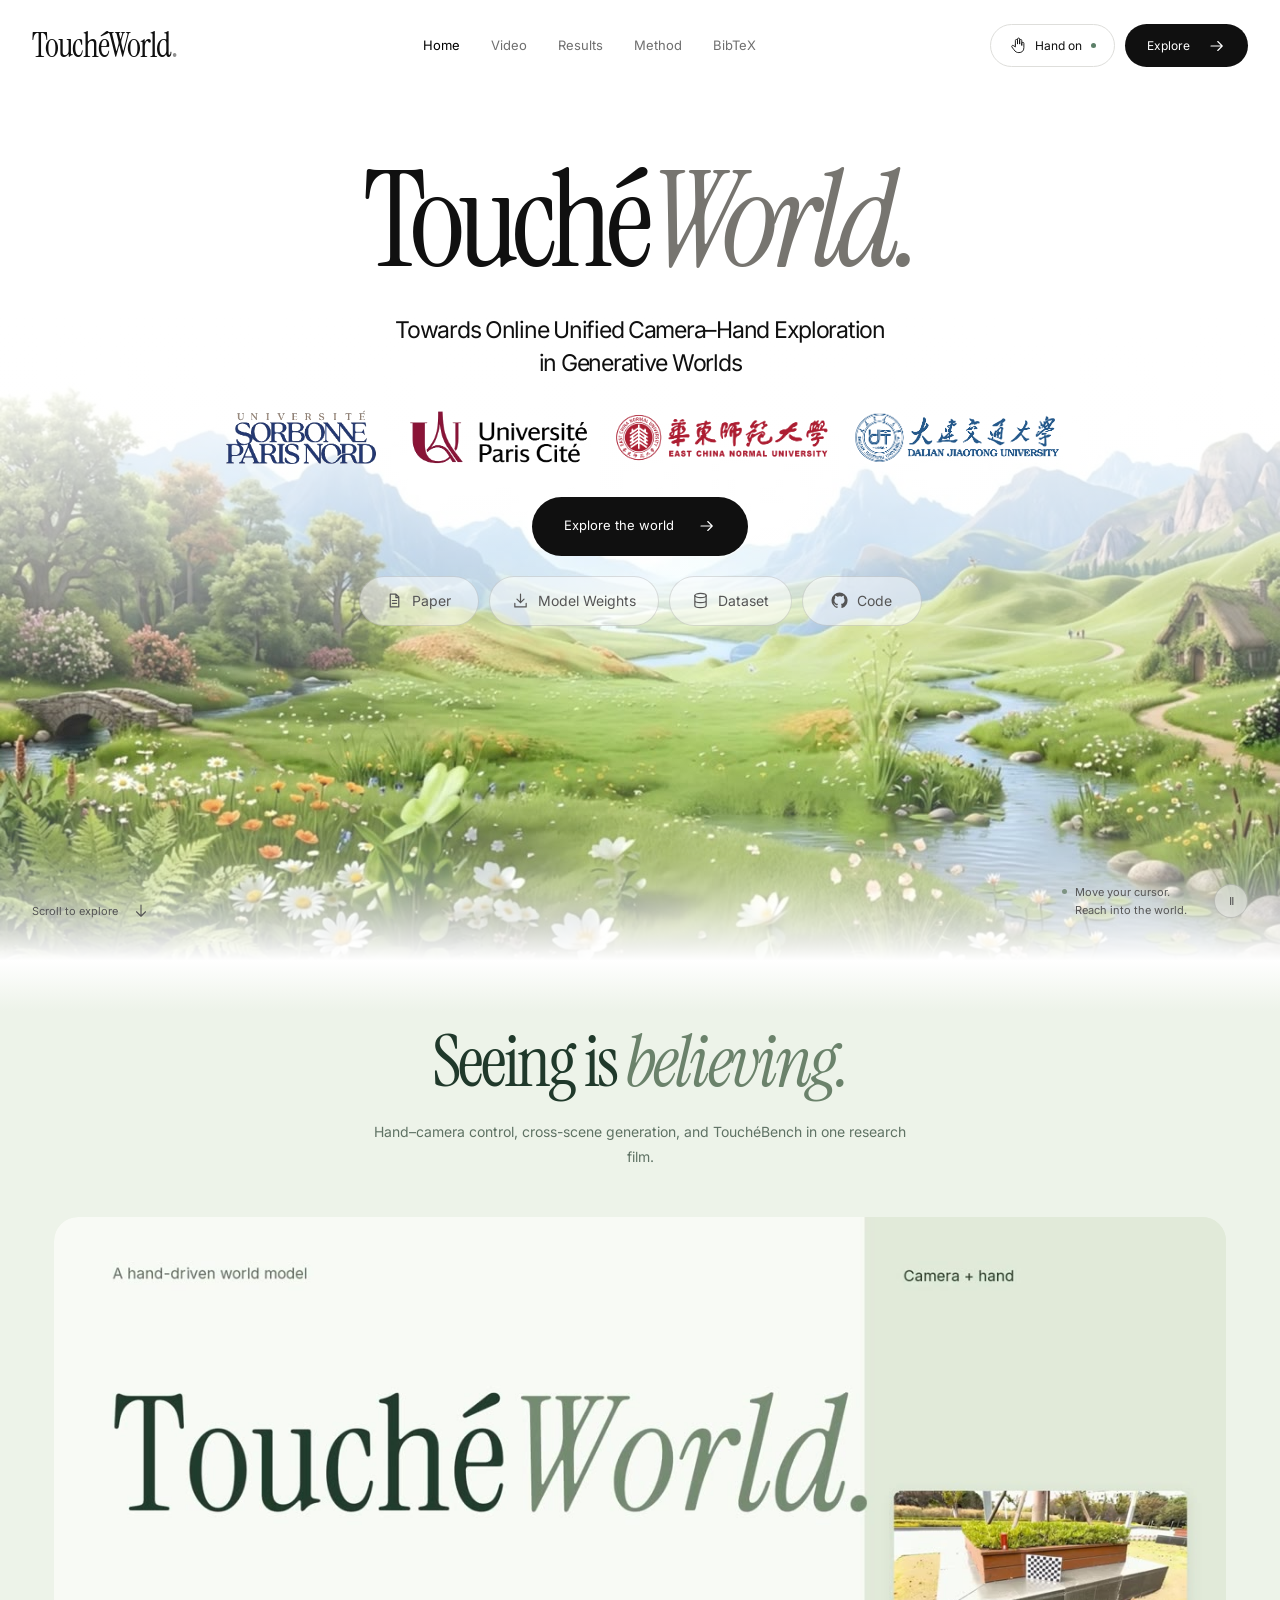
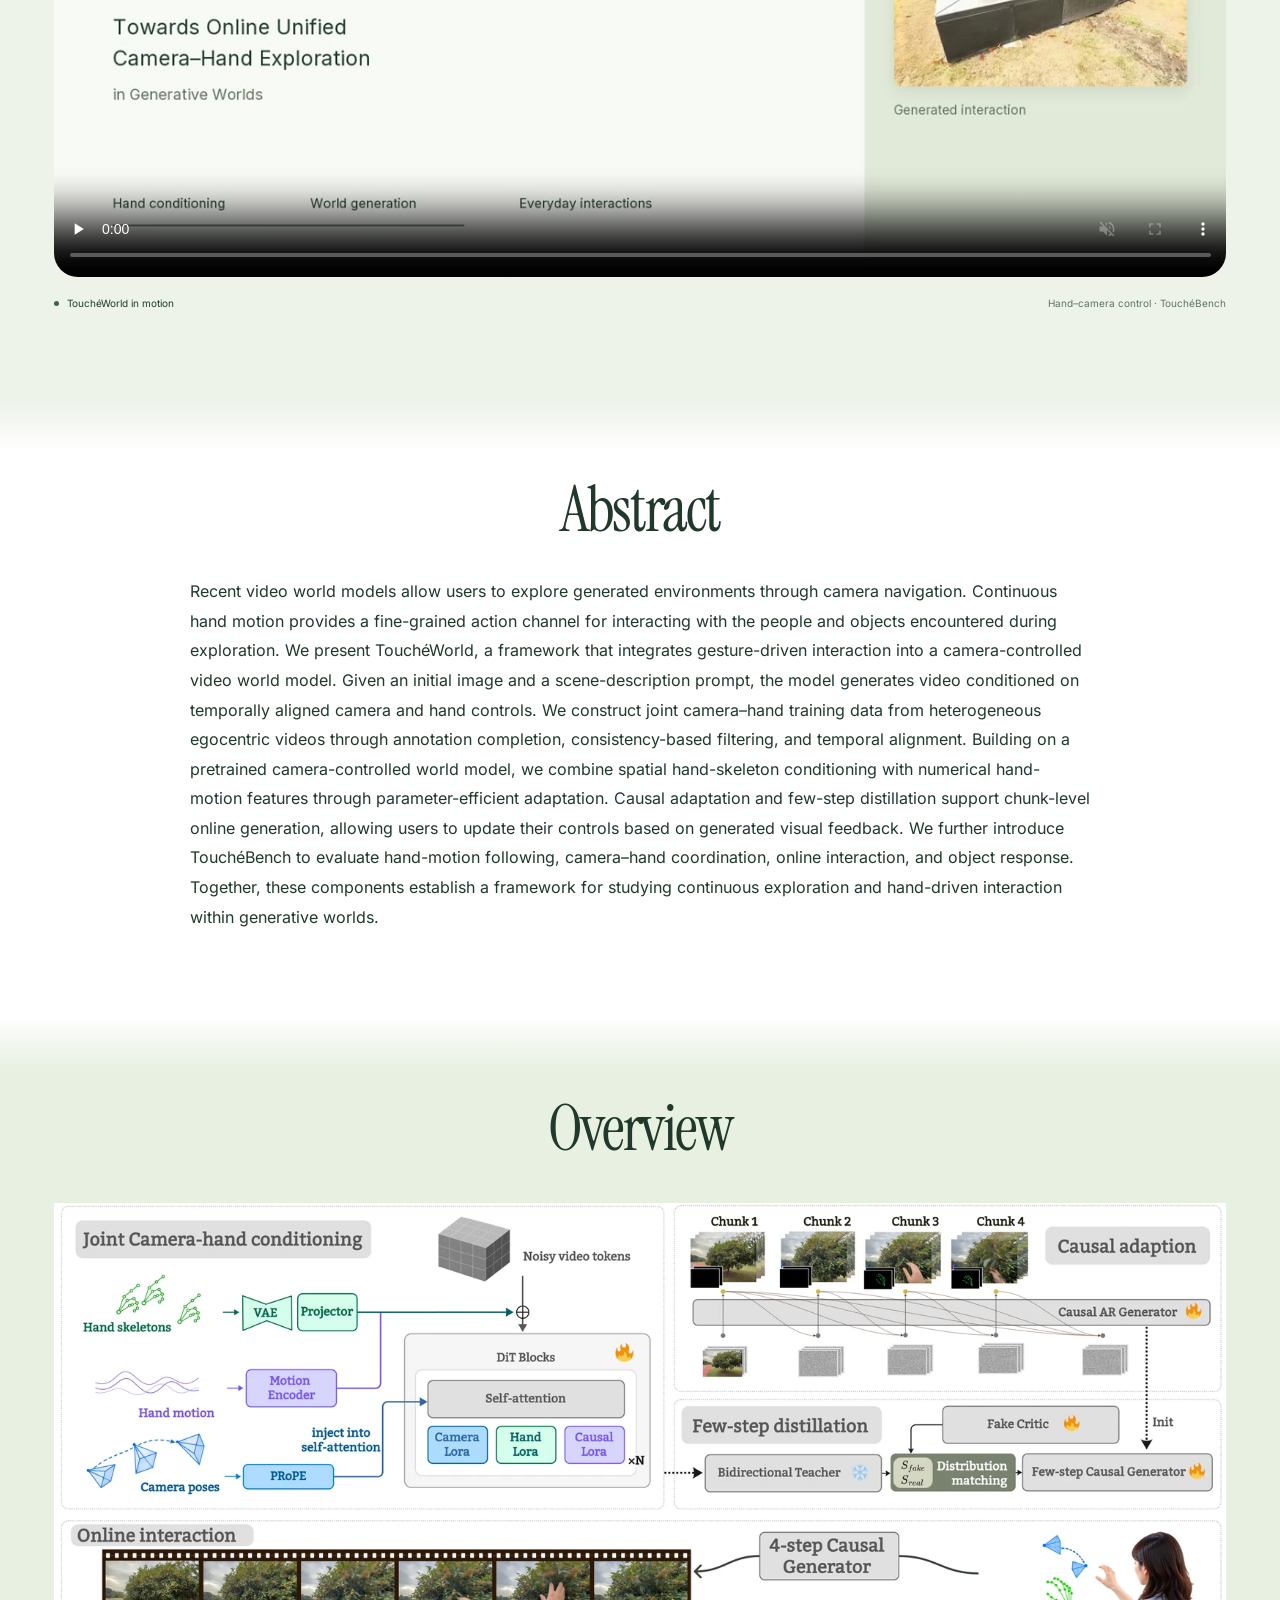
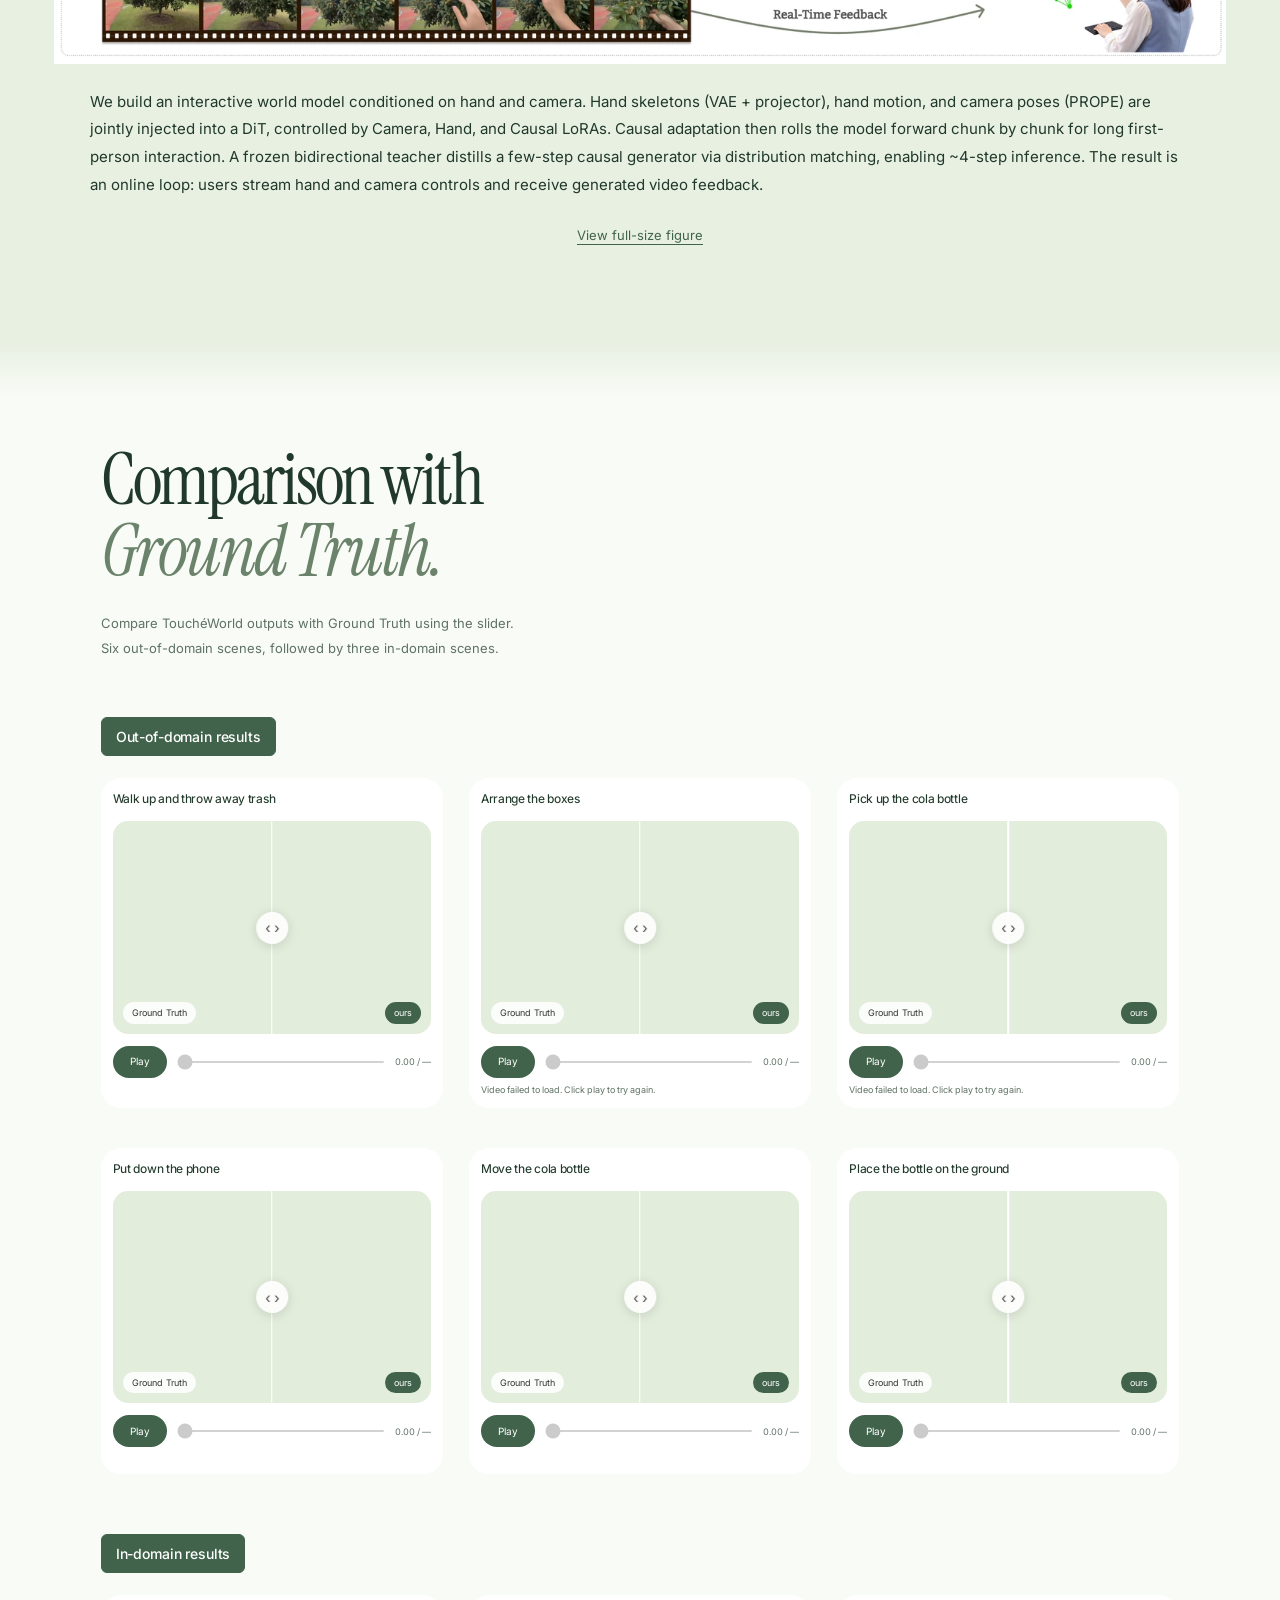
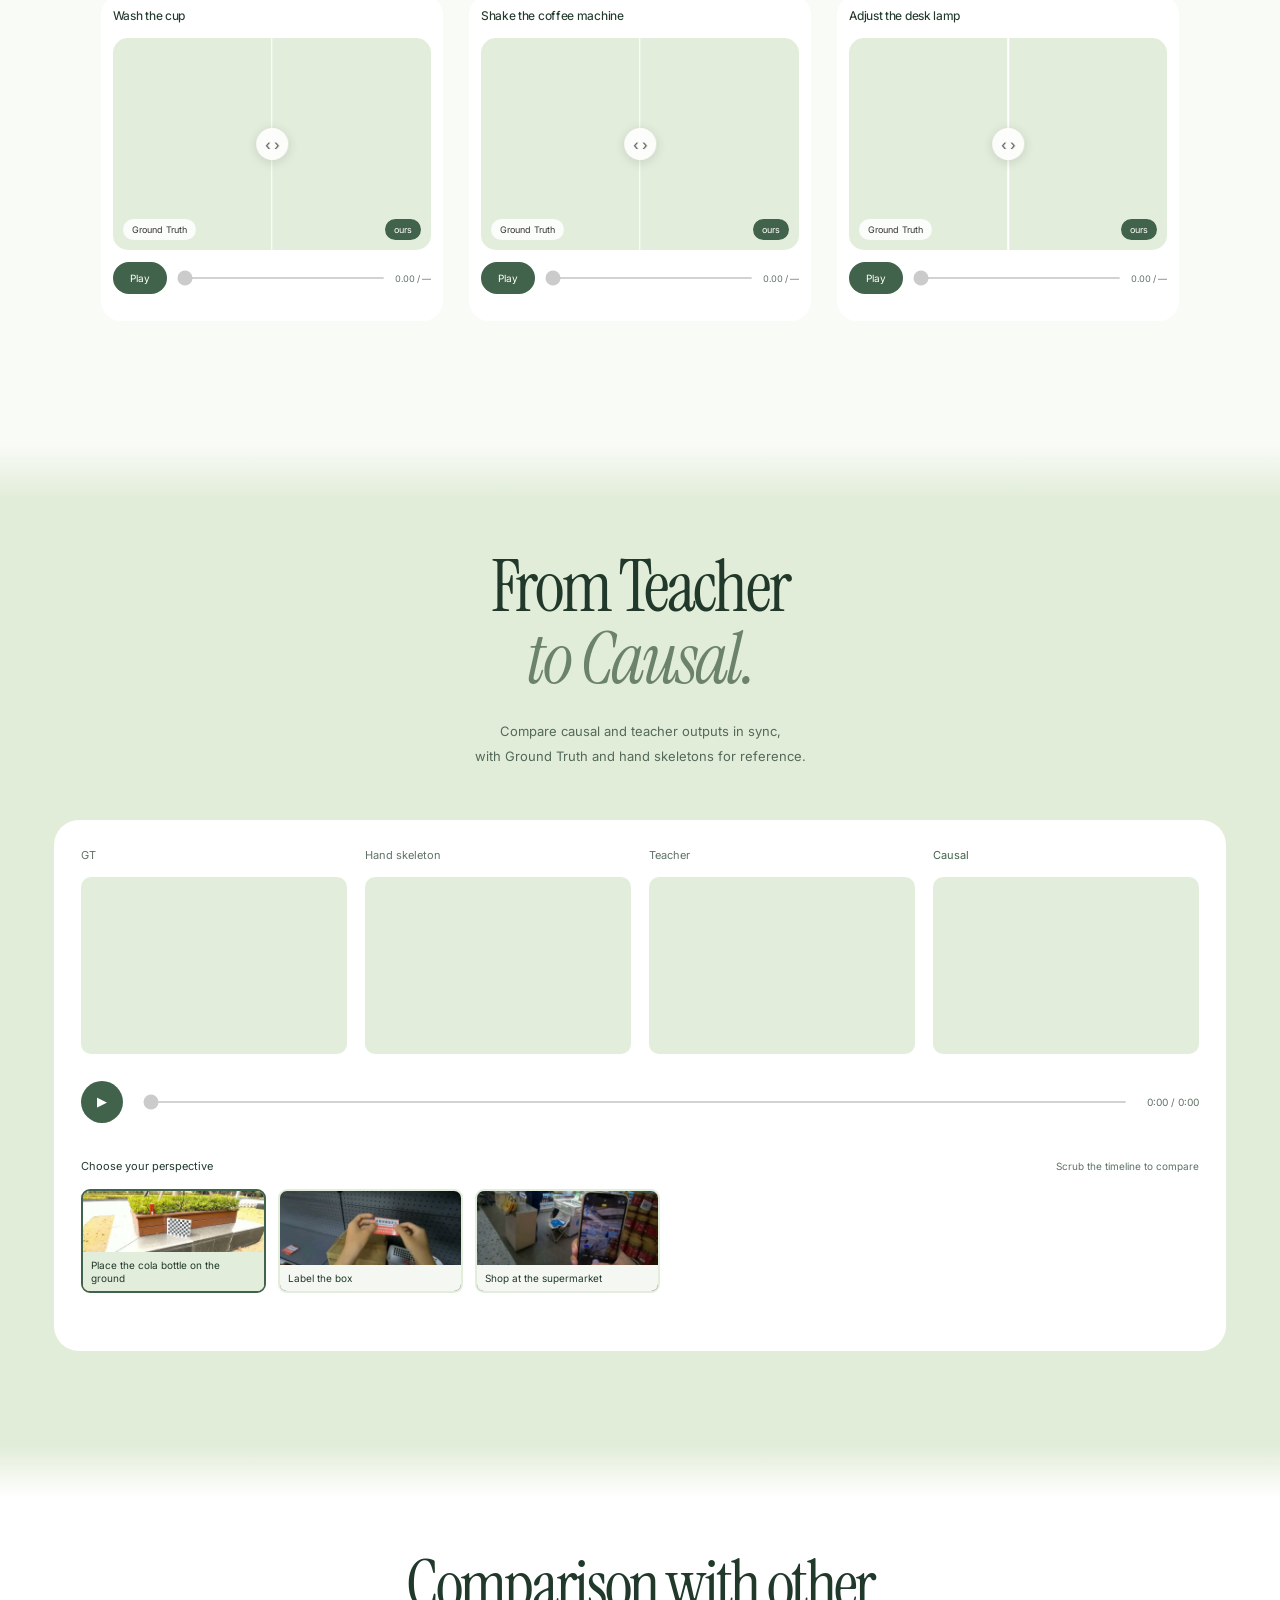
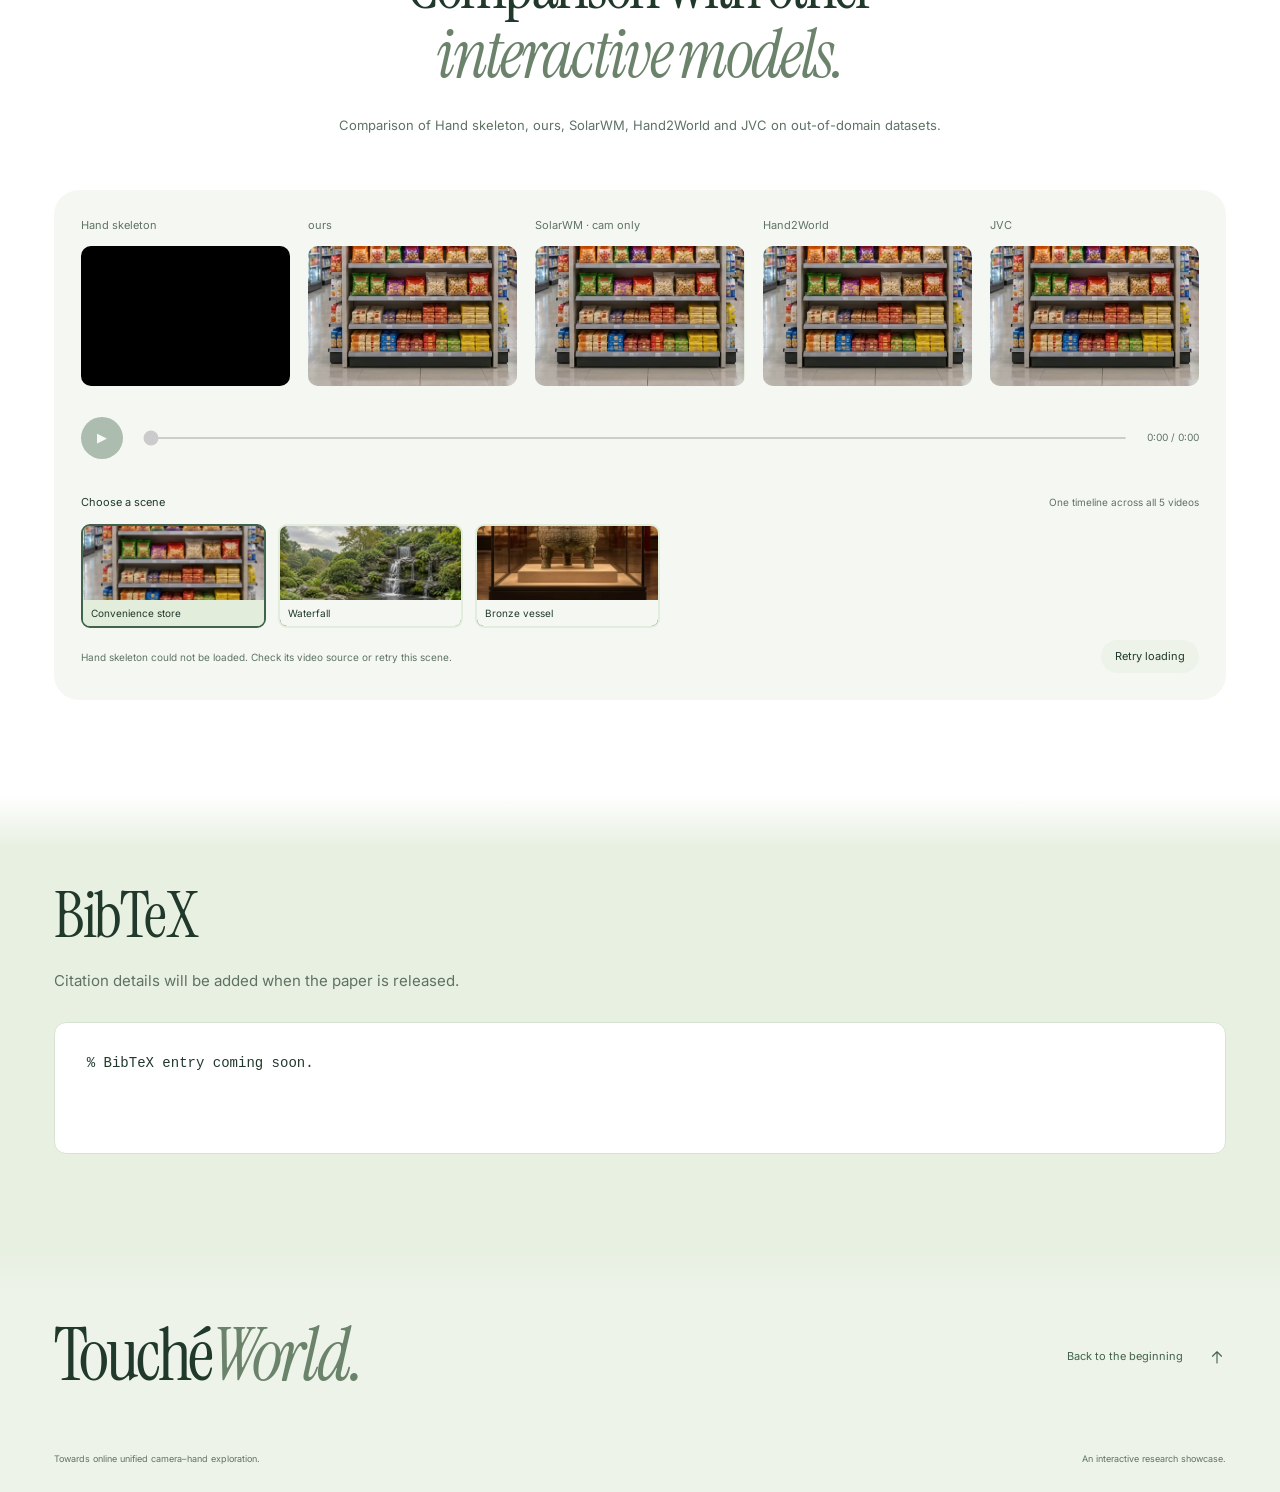
==== commit 4499f65d: "style(toucheworld): show affiliation logos without names or numbers" ====
--- a/index.html
+++ b/index.html
@@ -7,8 +7,8 @@
     <meta name="description" content="TouchéWorld: Towards Online Unified Camera–Hand Exploration in Generative Worlds. Explore the interactive scene and synchronized video comparisons." />
     <title>TouchéWorld — Towards Online Unified Camera–Hand Exploration in Generative Worlds</title>
     <link rel="preload" as="image" href="./assets/research/hero-landscape-poster.jpg" fetchpriority="high" />
-    <script type="module" crossorigin src="./assets/app/index-D_7y6peA.js"></script>
-    <link rel="stylesheet" crossorigin href="./assets/app/index-D4ATVmTe.css">
+    <script type="module" crossorigin src="./assets/app/index-DjSDjsDV.js"></script>
+    <link rel="stylesheet" crossorigin href="./assets/app/index-CQ4M75Bf.css">
   </head>
   <body>
     <div id="root"></div>
--- a/assets/app/index-CQ4M75Bf.css
+++ b/assets/app/index-CQ4M75Bf.css
@@ -0,0 +1 @@
+.scene-interaction{position:absolute;inset:0;z-index:1;overflow:hidden;pointer-events:none;contain:layout paint}.scene-filter-definitions{position:absolute;width:0;height:0;overflow:hidden;pointer-events:none}.scene-pollen{position:absolute;inset:0;width:100%;height:100%;pointer-events:none}.tactile-text{position:relative}.tactile-original{display:inline}.tactile-text[data-tactile-ready=true]>.tactile-original{opacity:0}.tactile-ink{position:absolute;inset:0;display:block;pointer-events:none;perspective:700px;perspective-origin:50% 50%;transform-origin:50% 50%;will-change:transform}.tactile-glyph{position:absolute;display:block;transform-origin:50% 55%;transform-style:preserve-3d;pointer-events:none}.tactile-glyph svg{display:block;overflow:visible;max-width:none}.tactile-glyph text{letter-spacing:0;font-kerning:none}.cinematic-hero h1.tactile-text,.cinematic-hero p.tactile-text{-moz-user-select:none;user-select:none;-webkit-user-select:none}@media(prefers-reduced-motion:reduce){.tactile-ink{perspective:1200px}}.baseline-comparison{min-width:0}.baseline-comparison .baseline-video-scroll{max-width:100%;overflow-x:auto;overscroll-behavior-x:contain;scrollbar-color:var(--comparison-accent) var(--comparison-track);scrollbar-width:thin;padding-bottom:4px}.baseline-comparison .baseline-video-scroll>.videos{grid-template-columns:repeat(var(--baseline-columns, 5),minmax(190px,1fr));min-width:calc(var(--baseline-columns, 5) * 190px + (var(--baseline-columns, 5) - 1) * 18px);gap:18px}.baseline-comparison .baseline-video-scroll:focus-visible{outline:2px solid var(--comparison-accent);outline-offset:5px}.baseline-comparison .baseline-method-label{margin:0 0 13px;color:var(--comparison-muted);font-size:11px;font-weight:400;text-align:left}.baseline-comparison .baseline-feedback{display:flex;align-items:center;gap:16px;min-height:34px}.baseline-comparison .sync-status{flex:1}.baseline-retry{margin-top:12px;padding:8px 14px;border:0;border-radius:100px;background:var(--comparison-field);color:var(--comparison-ink);font-size:11px}.baseline-retry:hover{background:var(--comparison-selection)}.baseline-retry:focus-visible{outline:2px solid var(--comparison-accent);outline-offset:3px}@media(max-width:620px){.baseline-comparison .baseline-method-label{margin-bottom:8px;font-size:10px}.baseline-comparison .baseline-feedback{align-items:flex-start;gap:10px}.baseline-retry{flex:0 0 auto;margin-top:8px;font-size:10px}}.method-section.baseline-section{background:var(--comparison-field)}.baseline-section .method-heading h2{max-width:1000px;margin-inline:auto;font-size:clamp(38px,5.2vw,76px);line-height:1.04;overflow-wrap:break-word}.baseline-section .method-heading>p:last-child{max-width:740px}.research-introduction{--research-paper: #ffffff;--research-ground: #f5f8f2;--research-ink: #20392b;--research-accent: #41634b;--research-accent-hover: #2f4f39;color:var(--research-ink);background:var(--research-paper);font-family:Inter,Arial,sans-serif}.research-abstract{padding:76px var(--page-padding, 24px) 84px}.research-introduction .research-heading{margin:0 auto 34px;font-family:"Instrument Serif",Georgia,serif;font-size:clamp(52px,5vw,64px);font-weight:400;line-height:1.04;letter-spacing:-.035em;text-align:center}.research-abstract-copy{max-width:900px;margin-inline:auto;font-size:16px;line-height:1.85;overflow-wrap:break-word}.research-abstract-copy p{margin:0}.research-abstract-copy p+p{margin-top:22px}.research-overview{padding:80px var(--page-padding, 24px) 86px;background:var(--research-ground)}.research-overview .research-heading{margin-bottom:40px}.research-overview-figure{width:100%;max-width:1280px;margin:0 auto}.research-figure-link{display:block}.research-overview-figure img{display:block;width:100%;max-width:100%;height:auto;-o-object-fit:contain;object-fit:contain}.research-overview-figure figcaption{max-width:1100px;margin:24px auto 0;font-size:15px;line-height:1.85;text-align:left;overflow-wrap:break-word}.research-figure-actions{margin-top:15px;text-align:center}.research-full-size{display:inline-flex;align-items:center;min-height:44px;color:var(--research-accent);font-size:13px;line-height:1.5;text-decoration:underline;text-underline-offset:4px}.research-full-size:hover{color:var(--research-accent-hover)}.research-introduction a:focus-visible{outline:2px solid var(--research-accent);outline-offset:6px}@media(max-width:620px){.research-abstract{padding:55px 20px 62px}.research-introduction .research-heading{margin-bottom:28px;font-size:52px}.research-abstract-copy{font-size:15.5px;line-height:1.82}.research-abstract-copy p+p{margin-top:21px}.research-overview{padding:60px 20px 58px}.research-overview .research-heading{margin-bottom:30px}.research-overview-figure figcaption{margin-top:20px;line-height:1.8}.research-figure-actions{margin-top:12px}}.bibtex-section{--bibtex-paper: var(--section-paper, #ffffff);--bibtex-ground: #f5f8f2;--bibtex-ink: #20392b;--bibtex-muted: #5f7264;padding:88px var(--page-padding, 24px) 96px;background:var(--bibtex-paper);color:var(--bibtex-ink);font-family:Inter,Arial,sans-serif}.bibtex-section .bibtex-inner{width:100%;max-width:1190px;min-width:0;margin-inline:auto}.bibtex-section .bibtex-intro h2{margin:0;font-family:"Instrument Serif",Georgia,serif;font-size:clamp(44px,5vw,64px);font-weight:400;line-height:1.04;letter-spacing:-.035em}.bibtex-section .bibtex-intro p{max-width:680px;margin:18px 0 0;color:var(--bibtex-muted);font-size:15px;line-height:1.8;overflow-wrap:break-word}.bibtex-section .bibtex-code{display:block;max-width:100%;min-width:0;min-height:132px;margin:28px 0 0;padding:28px 32px;overflow-x:auto;border:1px solid #d7e3d1;border-radius:12px;background:var(--bibtex-paper);color:var(--bibtex-ink);font-family:ui-monospace,SFMono-Regular,Consolas,Liberation Mono,monospace;font-size:14px;line-height:1.8;white-space:pre;-moz-tab-size:2;-o-tab-size:2;tab-size:2}.bibtex-section .bibtex-code code{font:inherit;color:inherit}@media(max-width:620px){.bibtex-section{padding:60px 20px 68px}.bibtex-section .bibtex-intro h2{font-size:44px}.bibtex-section .bibtex-intro p{margin-top:15px;font-size:14px}.bibtex-section .bibtex-code{min-height:120px;margin-top:24px;padding:22px 20px;font-size:13px}}.wipe-results-groups{display:block}.wipe-results-groups>.wipe-domain-group{min-width:0}.wipe-results-groups>.wipe-domain-group+.wipe-domain-group{margin-top:60px}.wipe-results-groups .wipe-domain-title{display:inline-flex;max-width:100%;margin:0 0 22px;padding:8px 14px;border:1px solid var(--comparison-accent);border-radius:6px;background:var(--comparison-accent);color:var(--comparison-paper);font-family:Inter,Arial,sans-serif;font-size:14px;font-weight:500;line-height:1.5;letter-spacing:-.01em}@media(max-width:620px){.wipe-results-groups>.wipe-domain-group+.wipe-domain-group{margin-top:48px}.wipe-results-groups .wipe-domain-title{margin-bottom:18px;padding:7px 12px;font-size:13px}}@font-face{font-family:"Instrument Serif";font-style:normal;font-weight:400;font-display:swap;src:url(./instrument-serif-regular-latin-ext-C2je3j2s.woff2) format("woff2");unicode-range:U+0100-02BA,U+02BD-02C5,U+02C7-02CC,U+02CE-02D7,U+02DD-02FF,U+0304,U+0308,U+0329,U+1D00-1DBF,U+1E00-1E9F,U+1EF2-1EFF,U+2020,U+20A0-20AB,U+20AD-20C4,U+2113,U+2C60-2C7F,U+A720-A7FF}@font-face{font-family:"Instrument Serif";font-style:italic;font-weight:400;font-display:swap;src:url(./instrument-serif-italic-latin-ext-C9HzH3YL.woff2) format("woff2");unicode-range:U+0100-02BA,U+02BD-02C5,U+02C7-02CC,U+02CE-02D7,U+02DD-02FF,U+0304,U+0308,U+0329,U+1D00-1DBF,U+1E00-1E9F,U+1EF2-1EFF,U+2020,U+20A0-20AB,U+20AD-20C4,U+2113,U+2C60-2C7F,U+A720-A7FF}@font-face{font-family:"Instrument Serif";font-style:normal;font-weight:400;font-display:swap;src:url(./instrument-serif-regular-latin-DnYpCC2O.woff2) format("woff2");unicode-range:U+0000-00FF,U+0131,U+0152-0153,U+02BB-02BC,U+02C6,U+02DA,U+02DC,U+0304,U+0308,U+0329,U+2000-206F,U+20AC,U+2122,U+2191,U+2193,U+2212,U+2215,U+FEFF,U+FFFD}@font-face{font-family:"Instrument Serif";font-style:italic;font-weight:400;font-display:swap;src:url(./instrument-serif-italic-latin-DKMiL14s.woff2) format("woff2");unicode-range:U+0000-00FF,U+0131,U+0152-0153,U+02BB-02BC,U+02C6,U+02DA,U+02DC,U+0304,U+0308,U+0329,U+2000-206F,U+20AC,U+2122,U+2191,U+2193,U+2212,U+2215,U+FEFF,U+FFFD}@font-face{font-family:Inter;font-style:normal;font-weight:400 700;font-display:swap;src:url(./inter-variable-latin-ext-DO1Apj_S.woff2) format("woff2");unicode-range:U+0100-02BA,U+02BD-02C5,U+02C7-02CC,U+02CE-02D7,U+02DD-02FF,U+0304,U+0308,U+0329,U+1D00-1DBF,U+1E00-1E9F,U+1EF2-1EFF,U+2020,U+20A0-20AB,U+20AD-20C4,U+2113,U+2C60-2C7F,U+A720-A7FF}@font-face{font-family:Inter;font-style:normal;font-weight:400 700;font-display:swap;src:url(./inter-variable-latin-Dx4kXJAl.woff2) format("woff2");unicode-range:U+0000-00FF,U+0131,U+0152-0153,U+02BB-02BC,U+02C6,U+02DA,U+02DC,U+0304,U+0308,U+0329,U+2000-206F,U+20AC,U+2122,U+2191,U+2193,U+2212,U+2215,U+FEFF,U+FFFD}*,:before,:after{--tw-border-spacing-x: 0;--tw-border-spacing-y: 0;--tw-translate-x: 0;--tw-translate-y: 0;--tw-rotate: 0;--tw-skew-x: 0;--tw-skew-y: 0;--tw-scale-x: 1;--tw-scale-y: 1;--tw-pan-x: ;--tw-pan-y: ;--tw-pinch-zoom: ;--tw-scroll-snap-strictness: proximity;--tw-gradient-from-position: ;--tw-gradient-via-position: ;--tw-gradient-to-position: ;--tw-ordinal: ;--tw-slashed-zero: ;--tw-numeric-figure: ;--tw-numeric-spacing: ;--tw-numeric-fraction: ;--tw-ring-inset: ;--tw-ring-offset-width: 0px;--tw-ring-offset-color: #fff;--tw-ring-color: rgb(59 130 246 / .5);--tw-ring-offset-shadow: 0 0 #0000;--tw-ring-shadow: 0 0 #0000;--tw-shadow: 0 0 #0000;--tw-shadow-colored: 0 0 #0000;--tw-blur: ;--tw-brightness: ;--tw-contrast: ;--tw-grayscale: ;--tw-hue-rotate: ;--tw-invert: ;--tw-saturate: ;--tw-sepia: ;--tw-drop-shadow: ;--tw-backdrop-blur: ;--tw-backdrop-brightness: ;--tw-backdrop-contrast: ;--tw-backdrop-grayscale: ;--tw-backdrop-hue-rotate: ;--tw-backdrop-invert: ;--tw-backdrop-opacity: ;--tw-backdrop-saturate: ;--tw-backdrop-sepia: ;--tw-contain-size: ;--tw-contain-layout: ;--tw-contain-paint: ;--tw-contain-style: }::backdrop{--tw-border-spacing-x: 0;--tw-border-spacing-y: 0;--tw-translate-x: 0;--tw-translate-y: 0;--tw-rotate: 0;--tw-skew-x: 0;--tw-skew-y: 0;--tw-scale-x: 1;--tw-scale-y: 1;--tw-pan-x: ;--tw-pan-y: ;--tw-pinch-zoom: ;--tw-scroll-snap-strictness: proximity;--tw-gradient-from-position: ;--tw-gradient-via-position: ;--tw-gradient-to-position: ;--tw-ordinal: ;--tw-slashed-zero: ;--tw-numeric-figure: ;--tw-numeric-spacing: ;--tw-numeric-fraction: ;--tw-ring-inset: ;--tw-ring-offset-width: 0px;--tw-ring-offset-color: #fff;--tw-ring-color: rgb(59 130 246 / .5);--tw-ring-offset-shadow: 0 0 #0000;--tw-ring-shadow: 0 0 #0000;--tw-shadow: 0 0 #0000;--tw-shadow-colored: 0 0 #0000;--tw-blur: ;--tw-brightness: ;--tw-contrast: ;--tw-grayscale: ;--tw-hue-rotate: ;--tw-invert: ;--tw-saturate: ;--tw-sepia: ;--tw-drop-shadow: ;--tw-backdrop-blur: ;--tw-backdrop-brightness: ;--tw-backdrop-contrast: ;--tw-backdrop-grayscale: ;--tw-backdrop-hue-rotate: ;--tw-backdrop-invert: ;--tw-backdrop-opacity: ;--tw-backdrop-saturate: ;--tw-backdrop-sepia: ;--tw-contain-size: ;--tw-contain-layout: ;--tw-contain-paint: ;--tw-contain-style: }*,:before,:after{box-sizing:border-box;border-width:0;border-style:solid;border-color:#e5e7eb}:before,:after{--tw-content: ""}html,:host{line-height:1.5;-webkit-text-size-adjust:100%;-moz-tab-size:4;-o-tab-size:4;tab-size:4;font-family:Inter,Arial,sans-serif;font-feature-settings:normal;font-variation-settings:normal;-webkit-tap-highlight-color:transparent}body{margin:0;line-height:inherit}hr{height:0;color:inherit;border-top-width:1px}abbr:where([title]){-webkit-text-decoration:underline dotted;text-decoration:underline dotted}h1,h2,h3,h4,h5,h6{font-size:inherit;font-weight:inherit}a{color:inherit;text-decoration:inherit}b,strong{font-weight:bolder}code,kbd,samp,pre{font-family:ui-monospace,SFMono-Regular,Menlo,Monaco,Consolas,Liberation Mono,Courier New,monospace;font-feature-settings:normal;font-variation-settings:normal;font-size:1em}small{font-size:80%}sub,sup{font-size:75%;line-height:0;position:relative;vertical-align:baseline}sub{bottom:-.25em}sup{top:-.5em}table{text-indent:0;border-color:inherit;border-collapse:collapse}button,input,optgroup,select,textarea{font-family:inherit;font-feature-settings:inherit;font-variation-settings:inherit;font-size:100%;font-weight:inherit;line-height:inherit;letter-spacing:inherit;color:inherit;margin:0;padding:0}button,select{text-transform:none}button,input:where([type=button]),input:where([type=reset]),input:where([type=submit]){-webkit-appearance:button;background-color:transparent;background-image:none}:-moz-focusring{outline:auto}:-moz-ui-invalid{box-shadow:none}progress{vertical-align:baseline}::-webkit-inner-spin-button,::-webkit-outer-spin-button{height:auto}[type=search]{-webkit-appearance:textfield;outline-offset:-2px}::-webkit-search-decoration{-webkit-appearance:none}::-webkit-file-upload-button{-webkit-appearance:button;font:inherit}summary{display:list-item}blockquote,dl,dd,h1,h2,h3,h4,h5,h6,hr,figure,p,pre{margin:0}fieldset{margin:0;padding:0}legend{padding:0}ol,ul,menu{list-style:none;margin:0;padding:0}dialog{padding:0}textarea{resize:vertical}input::-moz-placeholder,textarea::-moz-placeholder{opacity:1;color:#9ca3af}input::placeholder,textarea::placeholder{opacity:1;color:#9ca3af}button,[role=button]{cursor:pointer}:disabled{cursor:default}img,svg,video,canvas,audio,iframe,embed,object{display:block;vertical-align:middle}img,video{max-width:100%;height:auto}[hidden]:where(:not([hidden=until-found])){display:none}.\!visible{visibility:visible!important}.visible{visibility:visible}.fixed{position:fixed}.relative{position:relative}.z-10{z-index:10}.mx-auto{margin-left:auto;margin-right:auto}.flex{display:flex}.grid{display:grid}.hidden{display:none}.w-full{width:100%}.max-w-7xl{max-width:80rem}.transform{transform:translate(var(--tw-translate-x),var(--tw-translate-y)) rotate(var(--tw-rotate)) skew(var(--tw-skew-x)) skewY(var(--tw-skew-y)) scaleX(var(--tw-scale-x)) scaleY(var(--tw-scale-y))}.resize{resize:both}.columns-1{-moz-columns:1;columns:1}.flex-col{flex-direction:column}.items-end{align-items:flex-end}.items-center{align-items:center}.justify-between{justify-content:space-between}.overflow-hidden{overflow:hidden}.px-6{padding-left:1.5rem;padding-right:1.5rem}.text-center{text-align:center}.shadow{--tw-shadow: 0 1px 3px 0 rgb(0 0 0 / .1), 0 1px 2px -1px rgb(0 0 0 / .1);--tw-shadow-colored: 0 1px 3px 0 var(--tw-shadow-color), 0 1px 2px -1px var(--tw-shadow-color);box-shadow:var(--tw-ring-offset-shadow, 0 0 #0000),var(--tw-ring-shadow, 0 0 #0000),var(--tw-shadow)}.outline{outline-style:solid}.blur{--tw-blur: blur(8px);filter:var(--tw-blur) var(--tw-brightness) var(--tw-contrast) var(--tw-grayscale) var(--tw-hue-rotate) var(--tw-invert) var(--tw-saturate) var(--tw-sepia) var(--tw-drop-shadow)}.drop-shadow{--tw-drop-shadow: drop-shadow(0 1px 2px rgb(0 0 0 / .1)) drop-shadow(0 1px 1px rgb(0 0 0 / .06));filter:var(--tw-blur) var(--tw-brightness) var(--tw-contrast) var(--tw-grayscale) var(--tw-hue-rotate) var(--tw-invert) var(--tw-saturate) var(--tw-sepia) var(--tw-drop-shadow)}.invert{--tw-invert: invert(100%);filter:var(--tw-blur) var(--tw-brightness) var(--tw-contrast) var(--tw-grayscale) var(--tw-hue-rotate) var(--tw-invert) var(--tw-saturate) var(--tw-sepia) var(--tw-drop-shadow)}.\!filter{filter:var(--tw-blur) var(--tw-brightness) var(--tw-contrast) var(--tw-grayscale) var(--tw-hue-rotate) var(--tw-invert) var(--tw-saturate) var(--tw-sepia) var(--tw-drop-shadow)!important}.filter{filter:var(--tw-blur) var(--tw-brightness) var(--tw-contrast) var(--tw-grayscale) var(--tw-hue-rotate) var(--tw-invert) var(--tw-saturate) var(--tw-sepia) var(--tw-drop-shadow)}:root{font-family:Inter,Arial,sans-serif;color:#101010;background:#fff;font-synthesis:none;--ink: #101010;--muted: #6f6f6f;--page-padding: clamp(20px, 4.2vw, 72px)}*{box-sizing:border-box}html{scroll-behavior:smooth;scroll-padding-top:24px}body{margin:0;min-width:320px}button,input,select{font:inherit}button,a{-webkit-tap-highlight-color:transparent}button,select{cursor:pointer}button:disabled{cursor:default}a{color:inherit;text-decoration:none}button:focus-visible,a:focus-visible,input:focus-visible,select:focus-visible{outline:2px solid #527b66;outline-offset:5px}::-moz-selection{background:#dce8df}::selection{background:#dce8df}.scroll-progress{position:fixed;z-index:100;height:2px;inset:0 0 auto;background:#171717;transform-origin:left;transform:scaleX(0);pointer-events:none}.cinematic-hero{min-height:max(960px,100svh);display:flex;flex-direction:column;isolation:isolate;background:#fff}.hero-background{position:absolute;inset:300px 0 0;z-index:-1;background:#f2f0eb;overflow:hidden}.hero-background video,.hero-background .hero-poster{position:absolute;inset:0;width:100%;height:100%;max-width:none;-o-object-fit:cover;object-fit:cover;-o-object-position:center 56%;object-position:center 56%}.hero-background video{opacity:0;transition:opacity .35s ease}.video-wash{position:absolute;inset:-1px;background:linear-gradient(180deg,#fff,#fffffff5 9%,#ffffffa3 35%,#ffffff14 68%,#ffffff52,#fff)}.site-nav{padding:24px 0;width:calc(100% - 64px);gap:24px}.wordmark{font-family:"Instrument Serif",Georgia,serif;font-size:34px;line-height:1;letter-spacing:-1.1px;white-space:nowrap}.brand-dot{color:#909090}.nav-links{gap:31px;padding-left:12px}.nav-links a{padding:10px 0;font-size:13px;color:#6f6f6f;transition:color .25s}.nav-links a.active,.nav-links a:hover{color:#000}.nav-tools{display:flex;align-items:center;gap:10px}.nav-cta{display:inline-flex;align-items:center;justify-content:center;gap:18px;min-height:43px;padding:12px 22px;color:#fff;background:#101010;border-radius:100px;font-size:12px;transition:transform .3s}.nav-cta:hover{transform:scale(1.03)}.hand-toggle{display:flex;justify-content:center;align-items:center;gap:9px;min-height:43px;padding:10px 18px;border:1px solid #dededb;border-radius:100px;background:#fff9;font-size:12px;white-space:nowrap;transition:background .25s,transform .25s}.hand-toggle:hover{background:#fff;transform:translateY(-2px)}.hand-toggle[aria-pressed=true]:after{content:"";width:5px;height:5px;background:#5b7f68;border-radius:50%}.hero-copy{padding-top:64px;width:100%;max-width:1280px}.hero-copy h1{margin:0;font-family:"Instrument Serif",Georgia,serif;font-size:clamp(76px,10.5vw,152px);font-weight:400;letter-spacing:-.052em;line-height:.98}.hero-copy h1 em{font-weight:400;color:#777570}.paper-title{max-width:900px;margin:27px 0 0;font-size:clamp(18px,1.8vw,24px);font-weight:400;line-height:1.45;letter-spacing:-.055em}.hero-description{max-width:660px;margin:17px 0 0;color:#6f6f6f;font-size:15px;line-height:1.7;letter-spacing:-.025em}.hero-description.paper-credits{max-width:960px;width:100%;margin-top:28px}.affiliation-filters{position:absolute}.paper-affiliations{display:grid;grid-template-columns:minmax(0,.85fr) minmax(0,.95fr) minmax(0,1.12fr) minmax(0,1.08fr);align-items:center;gap:clamp(5px,2vw,26px);max-width:840px;margin:0 auto;padding:0;list-style:none}.affiliation-logo{display:block;width:100%;height:clamp(28px,7vw,57px)}.hero-actions{margin-top:31px;display:flex;flex-direction:column;align-items:center;gap:20px}.primary-button{min-height:59px;padding:17px 32px;display:inline-flex;justify-content:center;align-items:center;gap:24px;background:#101010;border:0;border-radius:100px;color:#fff;font-size:13px;transition:transform .35s cubic-bezier(.2,.7,.3,1)}.primary-button:hover{transform:scale(1.03)}.primary-button:active{transform:scale(.98)}.resource-links{display:flex;gap:10px}.resource-link{display:flex;align-items:center;justify-content:center;gap:9px;min-width:120px;min-height:50px;padding:12px 22px;border:1px solid #00000020;border-radius:100px;background:#ffffff80;backdrop-filter:blur(10px);color:#555;font-size:14px;white-space:nowrap;transition:background .2s,border-color .2s}.resource-link svg{flex-shrink:0}.resource-link:hover{background:#ffffffe6;border-color:#527b6670}.research-credits{max-width:980px;margin-top:23px;color:#555;font-size:10px;line-height:1.9}.research-credits p{margin:0}.research-credits p+p{color:#767676}.hero-bottom{min-height:150px;margin-top:auto;padding:50px 0 40px;width:calc(100% - 64px)}.scroll-link{display:inline-flex;align-items:center;gap:14px;color:#555;font-size:11px}.scroll-link svg{transition:transform .3s}.scroll-link:hover svg{transform:translateY(4px) rotate(90deg)!important}.cursor-note{color:#565656;font-size:11px;line-height:1.7}.cursor-note>span:first-child{display:inline-block;width:5px;height:5px;margin:0 8px 2px 0;border-radius:50%;background:#7d9383}.note-indent{padding-left:13px}.hero-bottom-tools{display:flex;align-items:center;gap:27px}.background-toggle{display:grid;place-items:center;width:34px;height:34px;border:1px solid #00000024;border-radius:50%;color:#555;background:#ffffff70;backdrop-filter:blur(10px);font-size:11px;transition:transform .25s}.background-toggle:hover{transform:scale(1.08)}.section-space{padding:112px var(--page-padding)}.section-inner{max-width:1440px;margin:0 auto}.section-intro{text-align:center;margin:0 auto 48px}.section-intro h2,.section-head h2,.method-heading h2{font-family:"Instrument Serif",Georgia,serif;font-size:clamp(52px,5.6vw,84px);font-weight:400;line-height:1;letter-spacing:-.04em;margin:0}.section-intro h2 em,.section-head h2 em{color:#8c8b86}.section-intro>p:last-child{margin:21px auto 0;max-width:550px;color:#777;font-size:14px;line-height:1.8}.showcase-section{padding-top:66px;padding-bottom:90px;background:var(--comparison-field);color:var(--comparison-ink)}.showcase-section .section-intro h2 em{color:var(--comparison-soft-ink)}.showcase-section .section-intro>p:last-child{color:var(--comparison-muted)}.showcase-player{max-width:1190px;margin:0 auto}.showcase-player video{width:100%;height:auto;aspect-ratio:16 / 9;-o-object-fit:contain;object-fit:contain;background:var(--comparison-selection);border-radius:24px}.showcase-player figcaption{display:flex;justify-content:space-between;align-items:center;gap:20px;padding-top:19px;color:var(--comparison-muted);font-size:10px}.showcase-player figcaption>span:first-child{color:var(--comparison-ink);display:flex;align-items:center;gap:8px}.live-dot{width:5px;height:5px;border-radius:50%;background:var(--comparison-accent)}.wipe-section{padding-top:100px;padding-bottom:125px;background:var(--comparison-ground);color:var(--comparison-ink)}.wipe-section .section-head h2 em{color:var(--comparison-soft-ink)}.wipe-section .section-head>div>p:last-child{color:var(--comparison-muted)}.wipe-section .section-inner{width:92%;max-width:1200px}.section-head{display:flex;align-items:flex-end;justify-content:space-between;gap:40px;margin-bottom:57px}.section-head>div>p:last-child,.method-heading>p:last-child{max-width:650px;margin:24px 0 0;color:#777;font-size:13px;line-height:1.9}.wipe-grid{display:grid;grid-template-columns:repeat(3,minmax(0,1fr));gap:40px 26px}.wipe-grid>section{min-width:0;padding:12px;border-radius:20px;background:var(--comparison-paper);transition:transform .45s}.wipe-grid>section:hover{transform:translateY(-4px)}.wipe-grid h2{margin:0 0 13px;color:var(--comparison-ink);font-size:12px;font-weight:450;letter-spacing:-.025em}.stage{position:relative;aspect-ratio:3/2;overflow:hidden;background:var(--comparison-selection);border-radius:15px;--split: 50%;touch-action:pan-y;isolation:isolate}.stage video{position:absolute;inset:0;width:100%;height:100%;max-width:none;-o-object-fit:contain;object-fit:contain}.stage .gt{clip-path:inset(0 calc(100% - var(--split)) 0 0)}.stage .line{position:absolute;top:0;bottom:0;left:var(--split);width:1.5px;background:#fff;transform:translate(-50%);pointer-events:none}.stage .handle{position:absolute;top:50%;left:50%;width:32px;height:32px;display:grid;place-items:center;transform:translate(-50%,-50%);border-radius:50%;background:#fffd;backdrop-filter:blur(10px);color:#444;font-size:14px;white-space:nowrap;box-shadow:0 2px 12px #0002}.stage .wipe{position:absolute;inset:0;width:100%;height:100%;margin:0;opacity:0;cursor:ew-resize;touch-action:none}.stage:focus-within{outline:2px solid #869b8c;outline-offset:4px}.badge{position:absolute;bottom:10px;padding:5px 9px;border-radius:100px;font-size:9px;line-height:1.3;pointer-events:none;background:#ffffffdb;backdrop-filter:blur(8px);color:#333}.badge.left{left:10px}.badge.right{right:10px;background:var(--comparison-accent);color:var(--comparison-paper)}.controls{display:flex;align-items:center;gap:10px;margin-top:12px}.controls button{min-width:54px;min-height:32px;padding:5px 8px;border-radius:100px;background:var(--comparison-accent);color:var(--comparison-paper);font-size:10px;transition:background .2s}.controls button:hover{background:var(--comparison-accent-hover)}.controls .seek{min-width:0;flex:1;accent-color:var(--comparison-accent);background:var(--comparison-track);height:2px}.controls .time,.wipe-grid .status{color:var(--comparison-muted);font-size:9px;white-space:nowrap;font-variant-numeric:tabular-nums}.wipe-grid .status{min-height:10px;margin-top:5px}.load-error{font-size:13px;color:#8d3c2b}.showcase-section,.wipe-section,.method-section{--comparison-paper: #ffffff;--comparison-ground: #f5f8f2;--comparison-field: #edf3e9;--comparison-ink: #20392b;--comparison-muted: #5f7264;--comparison-soft-ink: #6b826b;--comparison-accent: #41634b;--comparison-accent-hover: #2f4f39;--comparison-selection: #e3eddc;--comparison-track: #d7e3d1}.method-section{background:var(--comparison-ground);color:var(--comparison-ink);padding-block:105px 95px}.method-heading{display:block;margin-bottom:52px;text-align:center}.method-heading h2 em{color:var(--comparison-soft-ink)}.method-heading>p:last-child{color:var(--comparison-muted);margin-inline:auto}.sync-panel{padding:27px;border:0;border-radius:25px;background:var(--comparison-paper)}.videos{display:grid;grid-template-columns:repeat(4,minmax(0,1fr));gap:18px}.videos>div{min-width:0}.videos h2{color:var(--comparison-muted);font-size:11px;font-weight:400;margin:0 0 13px;text-align:left}.videos .featured h2{color:var(--comparison-accent)}.frame{width:100%;aspect-ratio:3/2;border-radius:10px;overflow:hidden;background:var(--comparison-selection)}.frame video{display:block;width:100%;height:100%;-o-object-fit:contain;object-fit:contain}.transport{display:flex;align-items:center;gap:20px;margin:27px 0 35px}.play{width:42px;height:42px;flex:0 0 42px;display:grid;place-items:center;border-radius:50%;background:var(--comparison-accent);color:var(--comparison-paper);font-size:13px;transition:transform .3s,background .2s}.play:hover{transform:scale(1.05);background:var(--comparison-accent-hover)}.play:disabled{opacity:.4}.transport .seek{flex:1;min-width:20px;height:2px;accent-color:var(--comparison-accent);background:var(--comparison-track)}.transport .time{color:var(--comparison-muted);font-size:10px;white-space:nowrap;font-variant-numeric:tabular-nums}.case-heading{display:flex;justify-content:space-between;align-items:center;gap:16px;font-size:10px;color:var(--comparison-muted);margin-bottom:14px}.case-label{margin:0;color:var(--comparison-ink);font-size:11px}.cases{display:flex;flex-wrap:wrap;gap:12px}.case{position:relative;width:clamp(120px,15vw,185px);aspect-ratio:16/9;padding:0;border:2px solid transparent;border-radius:9px;overflow:hidden;background:var(--comparison-selection);transition:border-color .25s,transform .25s}.case:hover{transform:translateY(-3px)}.case[aria-pressed=true]{border-color:var(--comparison-accent)}.case img{width:100%;height:100%;-o-object-fit:cover;object-fit:cover}.case span{position:absolute;inset:auto 0 0;padding:7px 8px 6px;background:var(--comparison-ground);color:var(--comparison-ink);font-size:10px;text-align:left;line-height:1.3;transition:background .2s}.case[aria-pressed=true] span,.case:hover span{background:var(--comparison-selection)}.sync-status{min-height:16px;color:var(--comparison-muted);font-size:10px;margin:15px 0 0}.method-section :is(button,input):focus-visible{outline-color:var(--comparison-accent)}.site-footer{padding:68px var(--page-padding) 26px;background:#fff}.footer-top,.footer-bottom{max-width:1440px;margin:0 auto;display:flex;align-items:center;justify-content:space-between;gap:24px}.footer-wordmark{margin:0;font-family:"Instrument Serif",Georgia,serif;font-size:clamp(44px,5.7vw,80px);line-height:1.05;letter-spacing:-.045em}.footer-wordmark em{color:#96958f}.back-top{display:inline-flex;align-items:center;gap:25px;font-size:11px}.back-top svg{transform:rotate(-90deg)}.footer-bottom{margin-top:57px;color:#999;font-size:9px}.footer-bottom a{color:#717171}@keyframes fade-rise{0%{opacity:0;transform:translateY(20px)}to{opacity:1;transform:translateY(0)}}.animate-fade-rise{animation:fade-rise .8s ease-out both}.animate-fade-rise-delay{animation:fade-rise .8s ease-out .2s both}.animate-fade-rise-delay-2{animation:fade-rise .8s ease-out .4s both}.motion-ready [data-reveal]{opacity:0;transform:translateY(28px);transition:opacity .85s ease,transform .85s cubic-bezier(.2,.7,.3,1)}.motion-ready [data-reveal].is-visible{opacity:1;transform:translateY(0)}@media(max-width:1000px){.site-nav{gap:18px}.nav-links{gap:16px;padding-left:0}.wordmark{font-size:30px}.hero-copy{padding-top:75px}.cinematic-hero{min-height:940px}.wipe-grid{grid-template-columns:repeat(2,minmax(0,1fr))}.wipe-section .section-inner{width:100%}.videos{grid-template-columns:repeat(2,minmax(0,1fr))}.frame{aspect-ratio:3/2}}@media(max-width:620px){:root{--page-padding: 20px}.site-nav{width:calc(100% - 40px);padding:25px 0;gap:12px}.wordmark{font-size:29px}.nav-cta{min-height:36px;padding:10px 15px;font-size:10px;gap:13px}.hand-toggle{min-height:36px;padding:8px 11px;font-size:10px;gap:6px}.hand-toggle svg{width:14px}.cinematic-hero{min-height:max(870px,100svh)}.hero-copy{padding:61px 20px 0}.hero-copy h1{font-size:clamp(61px,16.2vw,98px);line-height:1;letter-spacing:-.06em}.paper-title{font-size:17px;line-height:1.5;margin-top:25px;max-width:360px;letter-spacing:-.035em}.hero-description{font-size:12px;margin-top:17px;max-width:300px}.hero-description.paper-credits{margin-top:23px}.hero-actions{margin-top:27px;gap:18px}.primary-button{font-size:11px;min-height:51px;padding:14px 25px;gap:22px}.resource-links{display:grid;grid-template-columns:repeat(2,minmax(0,1fr));width:min(360px,calc(100vw - 40px));gap:6px}.resource-link{min-width:0;min-height:44px;padding:10px 7px;font-size:11px;gap:5px}.resource-link svg{width:13px;height:13px}.research-credits{max-width:325px;margin-top:22px;font-size:8px;line-height:1.9}.hero-background{top:290px}.hero-background video,.hero-background .hero-poster{-o-object-position:76% center;object-position:76% center}.hero-bottom{width:calc(100% - 40px);padding-bottom:32px;min-height:120px}.cursor-note{display:none}.scroll-link{font-size:10px}.section-space{padding:74px var(--page-padding)}.showcase-section{padding-top:35px}.section-intro{margin-bottom:28px}.section-intro h2,.section-head h2,.method-heading h2{font-size:52px}.section-intro>p:last-child{font-size:12px;max-width:300px;margin-top:17px}.showcase-player video{aspect-ratio:16/9;border-radius:14px}.showcase-player figcaption{font-size:8px;padding-top:12px;gap:10px}.section-head{align-items:flex-start;flex-direction:column;gap:25px;margin-bottom:32px}.section-head>div>p:last-child,.method-heading>p:last-child{font-size:11px;line-height:1.8;margin-top:18px}.wipe-grid{grid-template-columns:minmax(0,1fr);gap:31px}.wipe-grid>section{padding:10px;border-radius:17px}.wipe-grid h2{font-size:12px;margin-bottom:11px}.stage{border-radius:12px}.badge{font-size:9px}.controls{gap:13px}.controls button{min-height:38px;min-width:62px}.controls .time{font-size:9px}.method-heading{margin-bottom:30px}.sync-panel{padding:14px;border-radius:17px}.videos{gap:18px 10px}.videos h2{margin-bottom:8px;font-size:10px}.frame{border-radius:6px}.transport{gap:12px;margin-block:22px 25px}.play{width:35px;height:35px;flex-basis:35px;font-size:11px}.transport .time{font-size:8px}.case-heading>span{display:none}.case-label{font-size:10px}.cases{gap:8px}.case{width:calc((100% - 16px) / 3);min-width:0;border-radius:6px}.case span{padding:5px;font-size:9px}.sync-status{font-size:8px;margin-top:10px}.site-footer{padding-top:48px;padding-bottom:23px}.footer-top{align-items:flex-start;flex-direction:column;gap:25px}.back-top{font-size:10px;gap:20px}.footer-bottom{align-items:flex-start;flex-direction:column;margin-top:37px;gap:8px;font-size:8px}}@media(pointer:coarse){.hand-toggle{display:none}}@media(prefers-reduced-motion:reduce){html{scroll-behavior:auto}*,*:before,*:after{animation-duration:.01ms!important;animation-delay:0ms!important;transition-duration:.01ms!important}.motion-ready [data-reveal]{opacity:1;transform:none}}@media(min-width:640px){.sm\:block{display:block}}@media(min-width:768px){.md\:flex{display:flex}}:root{--section-paper: #ffffff;--section-sage: #edf3e9;--section-mint: #e8f0e2;--section-soft: #f8fbf6;--section-leaf: #e2edd9;--section-fade: clamp(28px, 4vw, 64px)}main>.showcase-section{--section-from: var(--section-paper);--section-to: var(--section-sage)}.research-introduction>.research-abstract{--section-from: var(--section-sage);--section-to: var(--section-paper)}.research-introduction>.research-overview{--section-from: var(--section-paper);--section-to: var(--section-mint)}main>.wipe-section{--section-from: var(--section-mint);--section-to: var(--section-soft)}main>.method-section:not(.baseline-section){--section-from: var(--section-soft);--section-to: var(--section-leaf)}main>.method-section.baseline-section{--section-from: var(--section-leaf);--section-to: var(--section-paper)}main>.bibtex-section{--section-from: var(--section-paper);--section-to: var(--section-mint)}.site-footer{--section-from: var(--section-mint);--section-to: var(--section-sage);color:#20392b}main>.showcase-section,.research-introduction>.research-abstract,.research-introduction>.research-overview,main>.wipe-section,main>.method-section:not(.baseline-section),main>.method-section.baseline-section,main>.bibtex-section,.site-footer{background-color:var(--section-to);background-image:linear-gradient(180deg,var(--section-from) 0,var(--section-to) var(--section-fade))}.baseline-section .sync-panel{background:var(--comparison-ground)}main>.method-section:not(.baseline-section) .method-heading>p:last-child{color:#536959}.site-footer .footer-wordmark em{color:#6b826b}.site-footer .footer-bottom{color:#5f7264}.site-footer .back-top{color:#41634b}
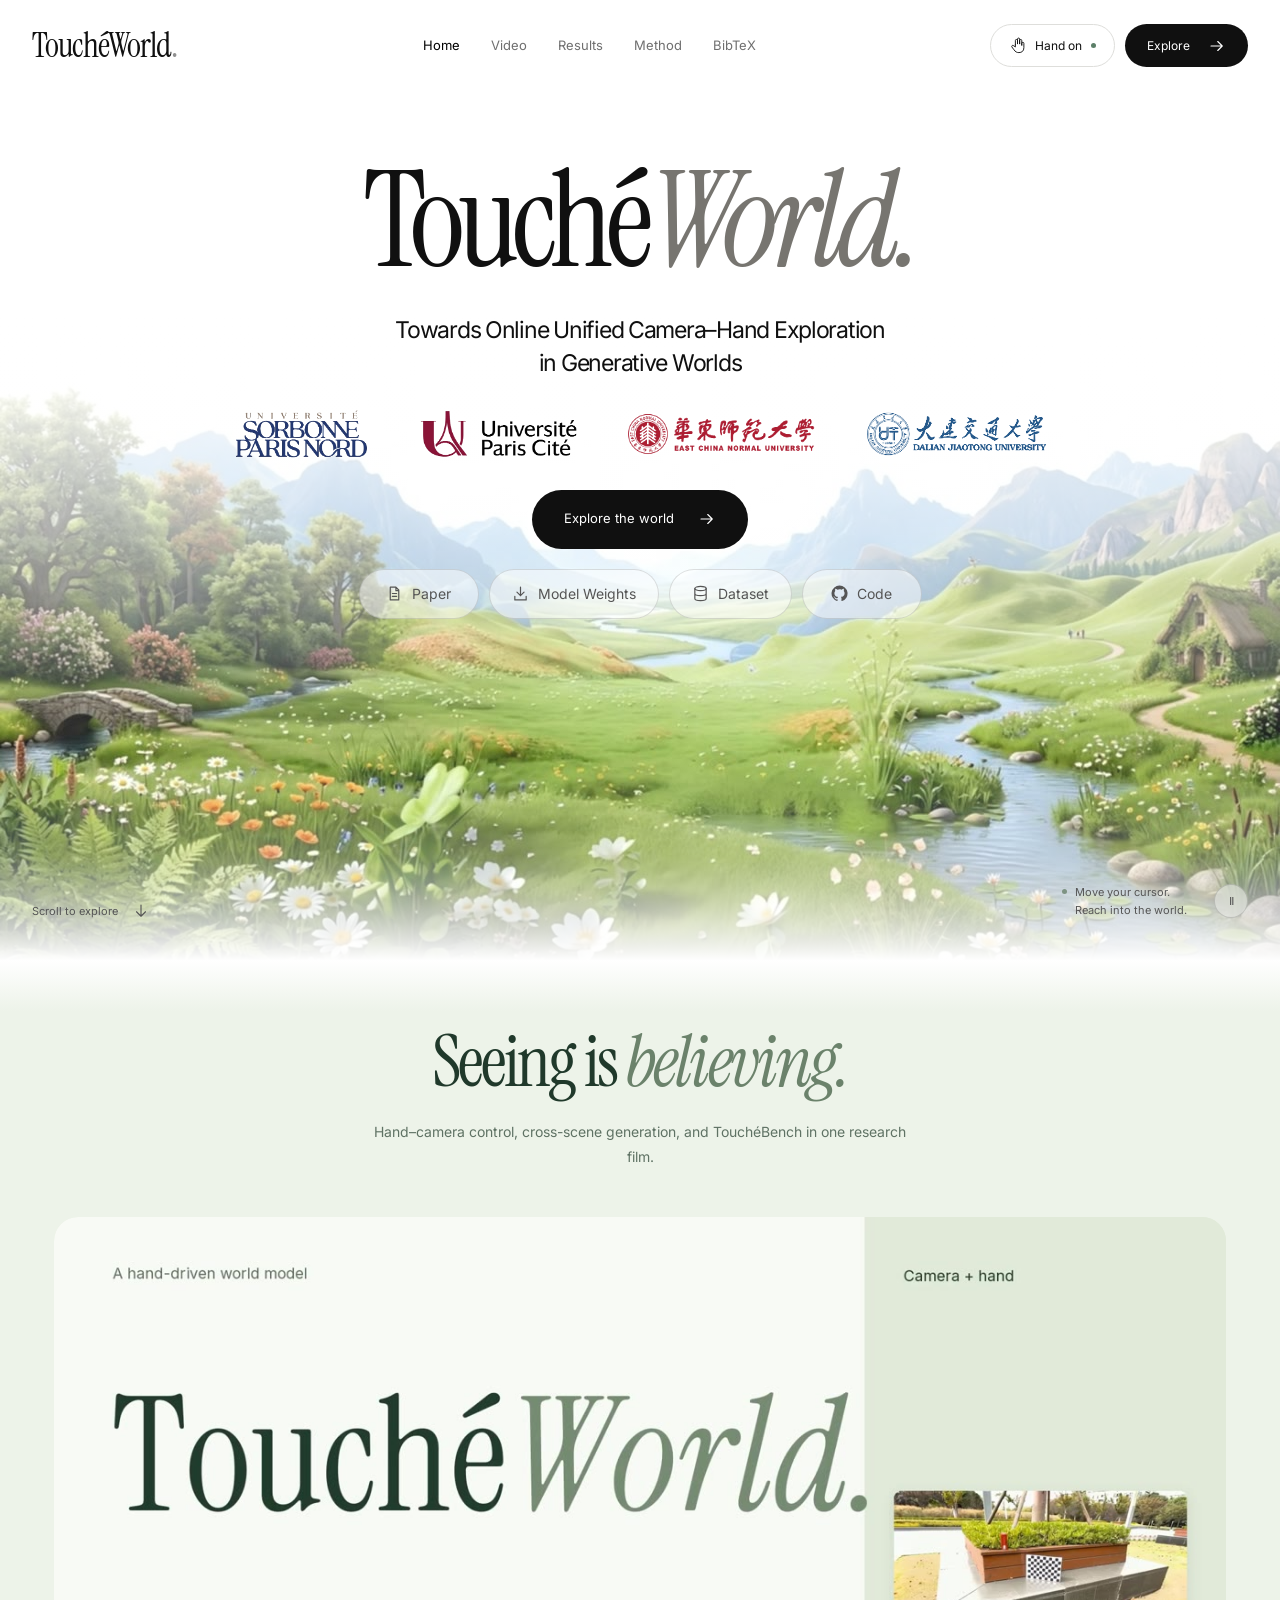
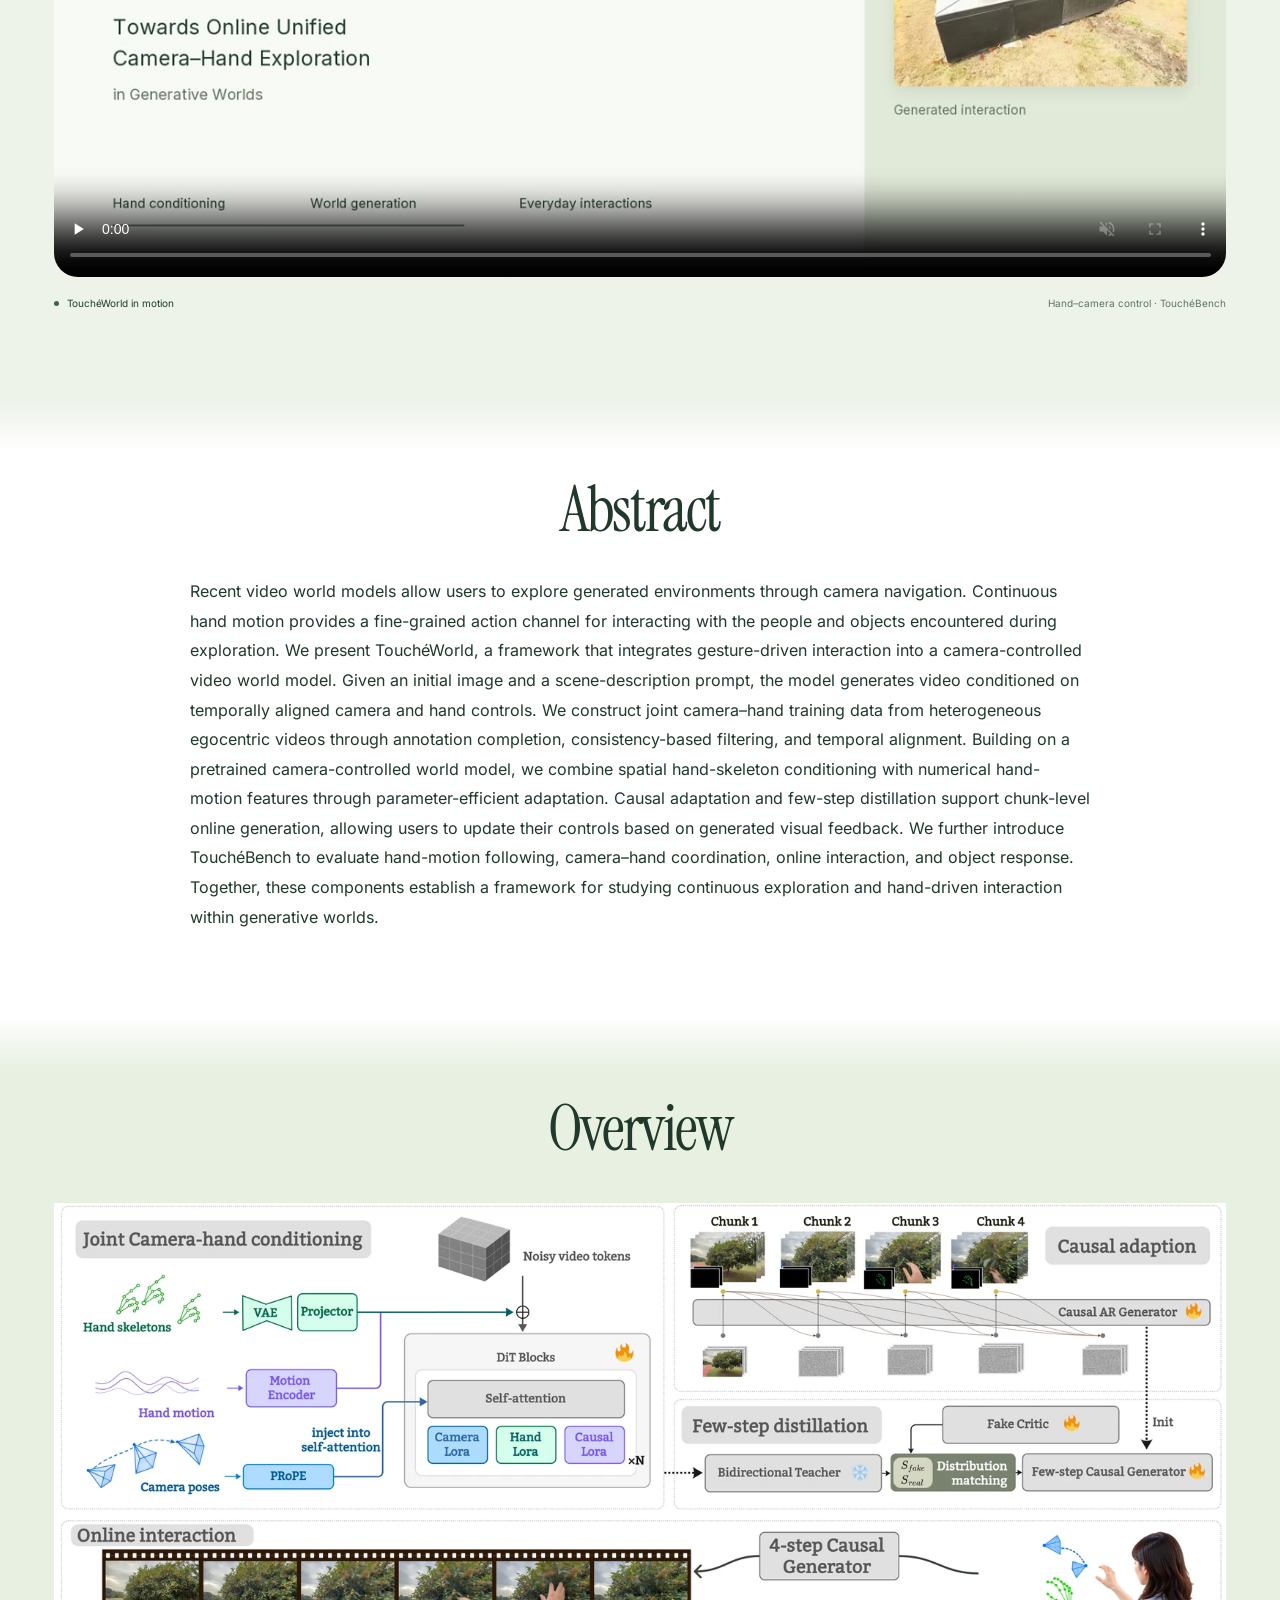
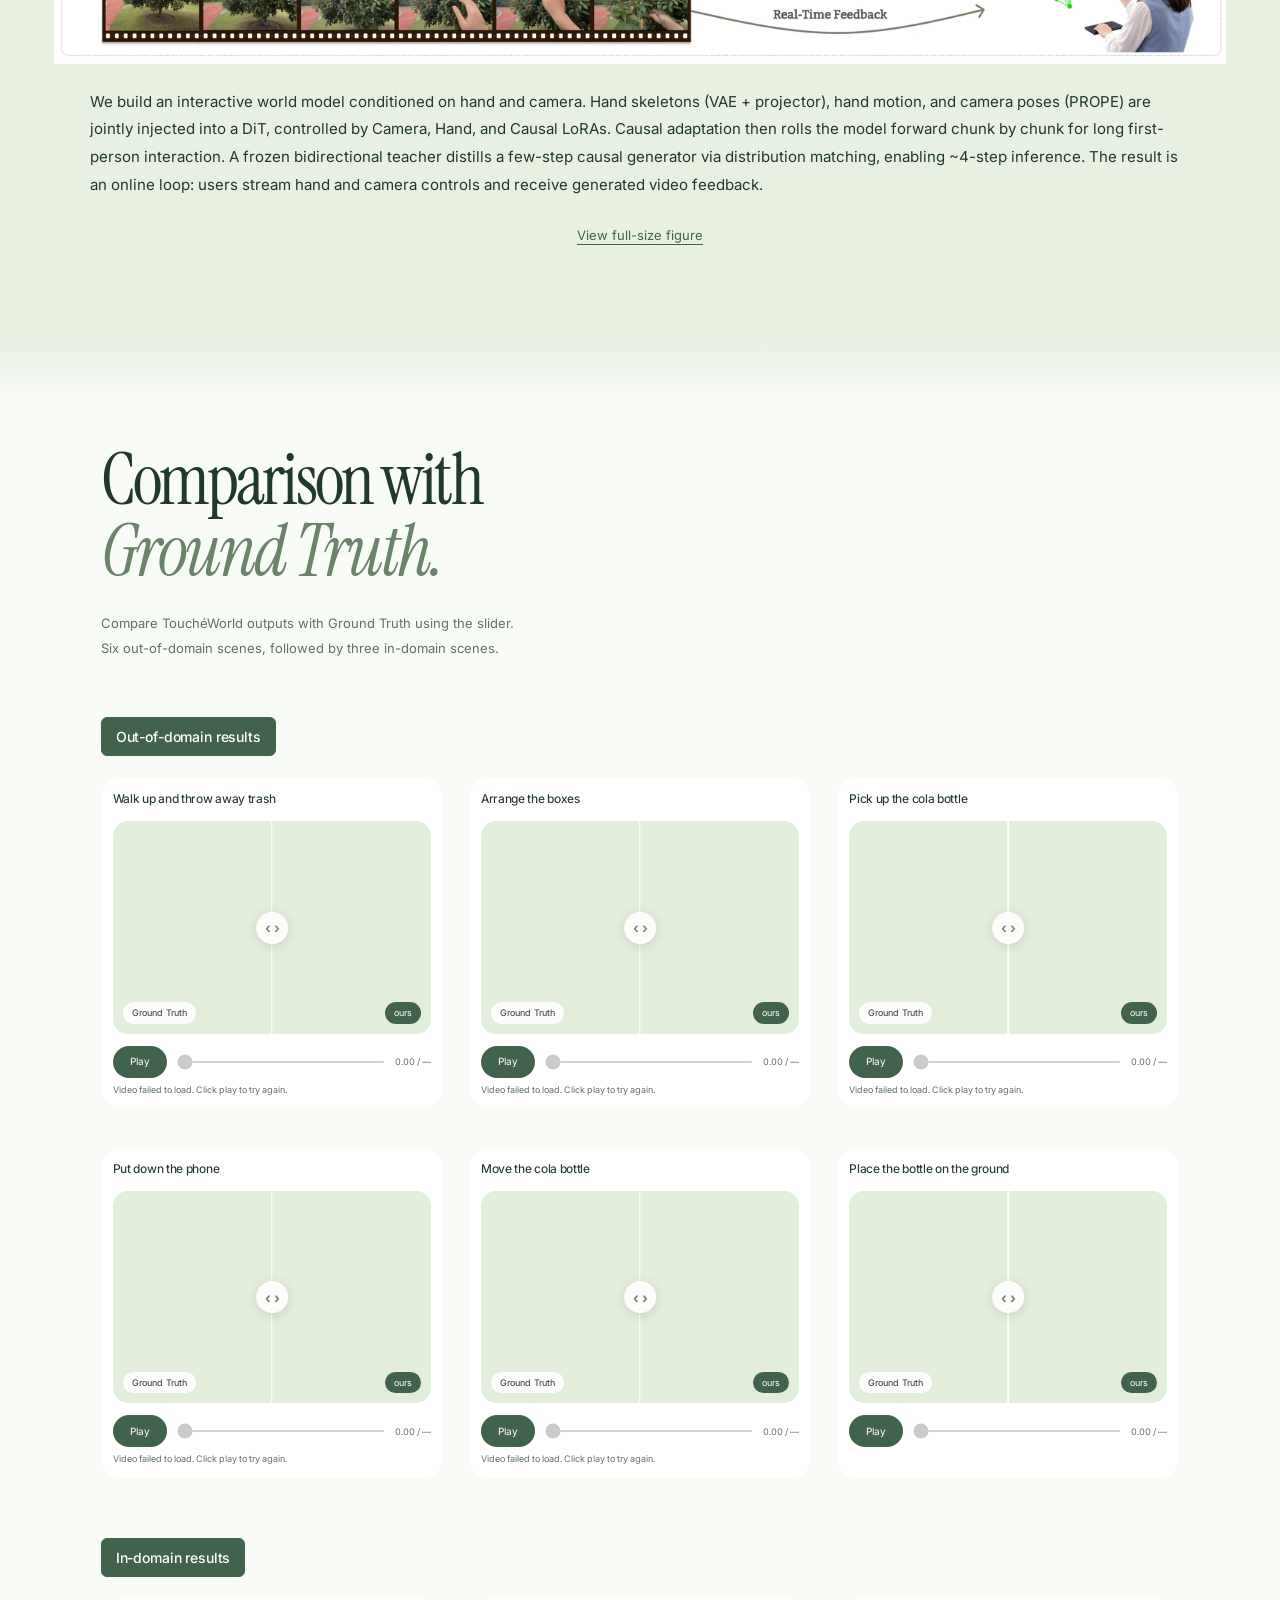
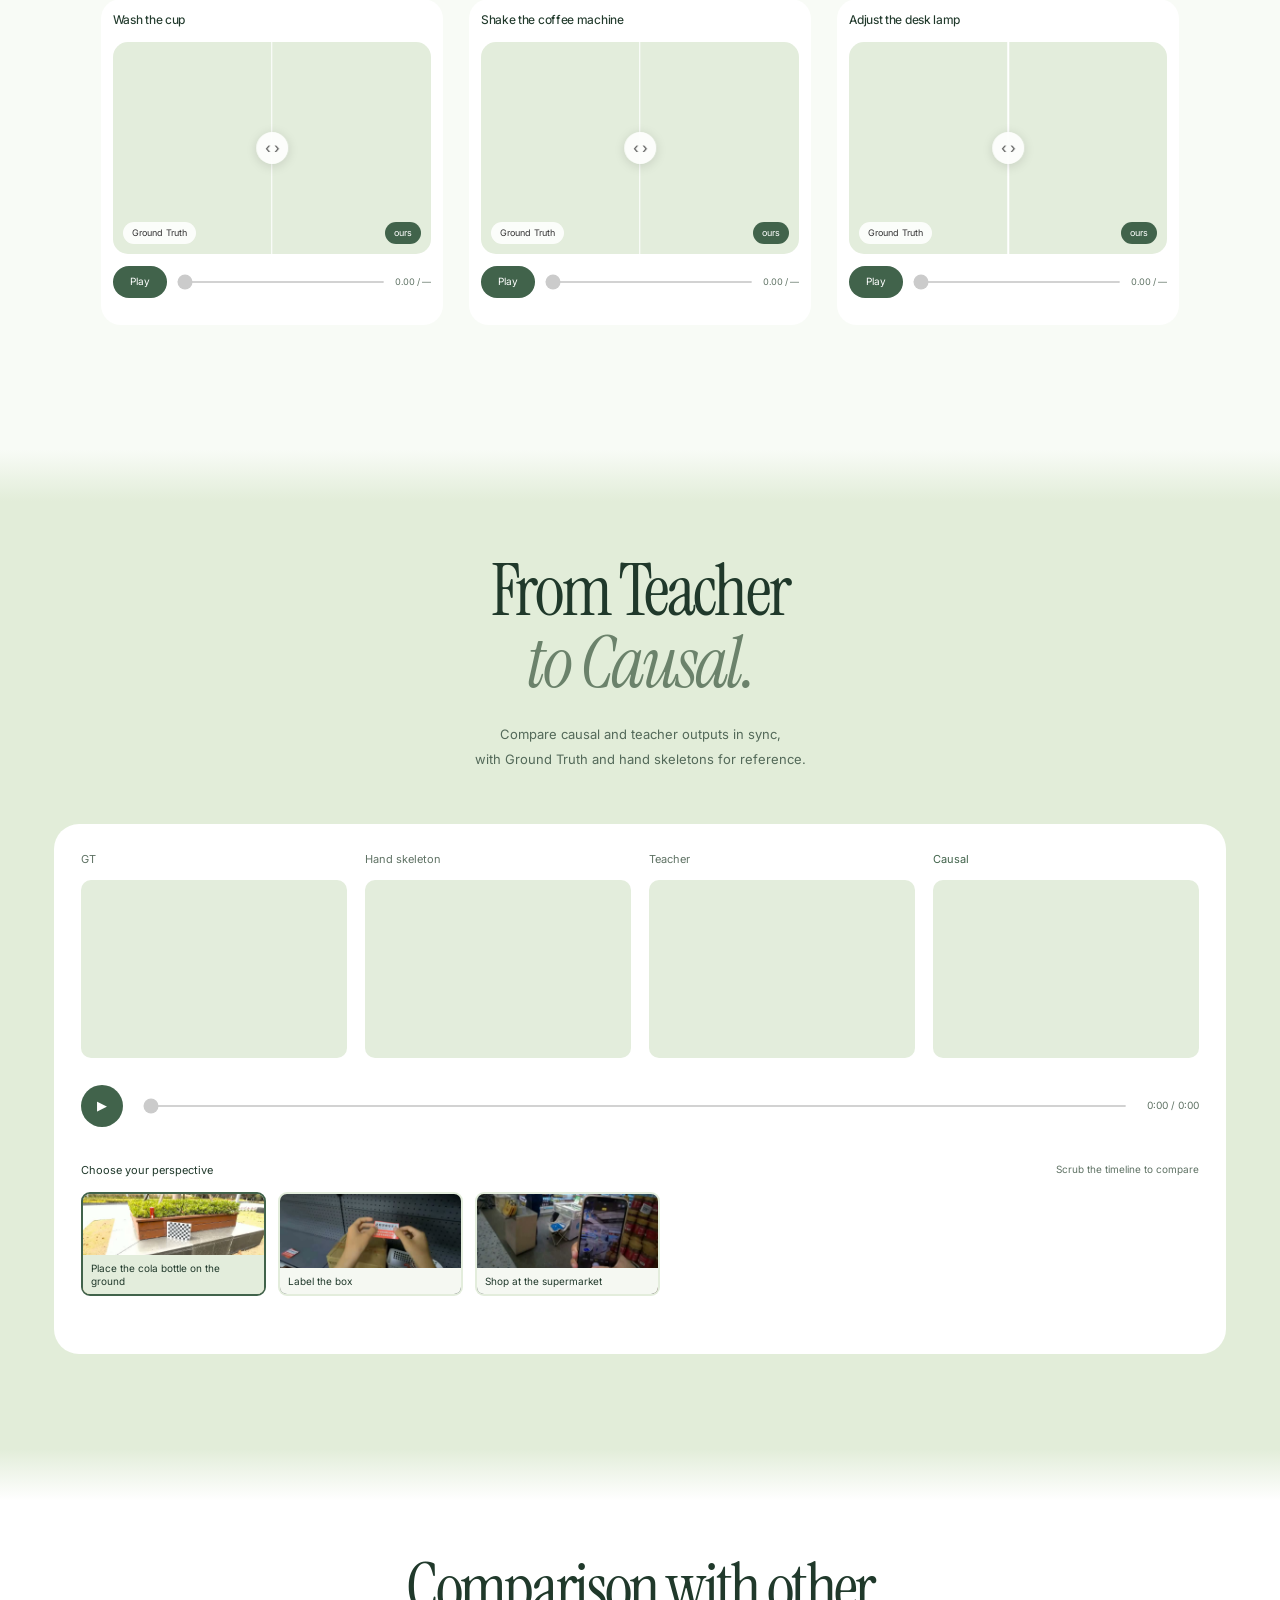
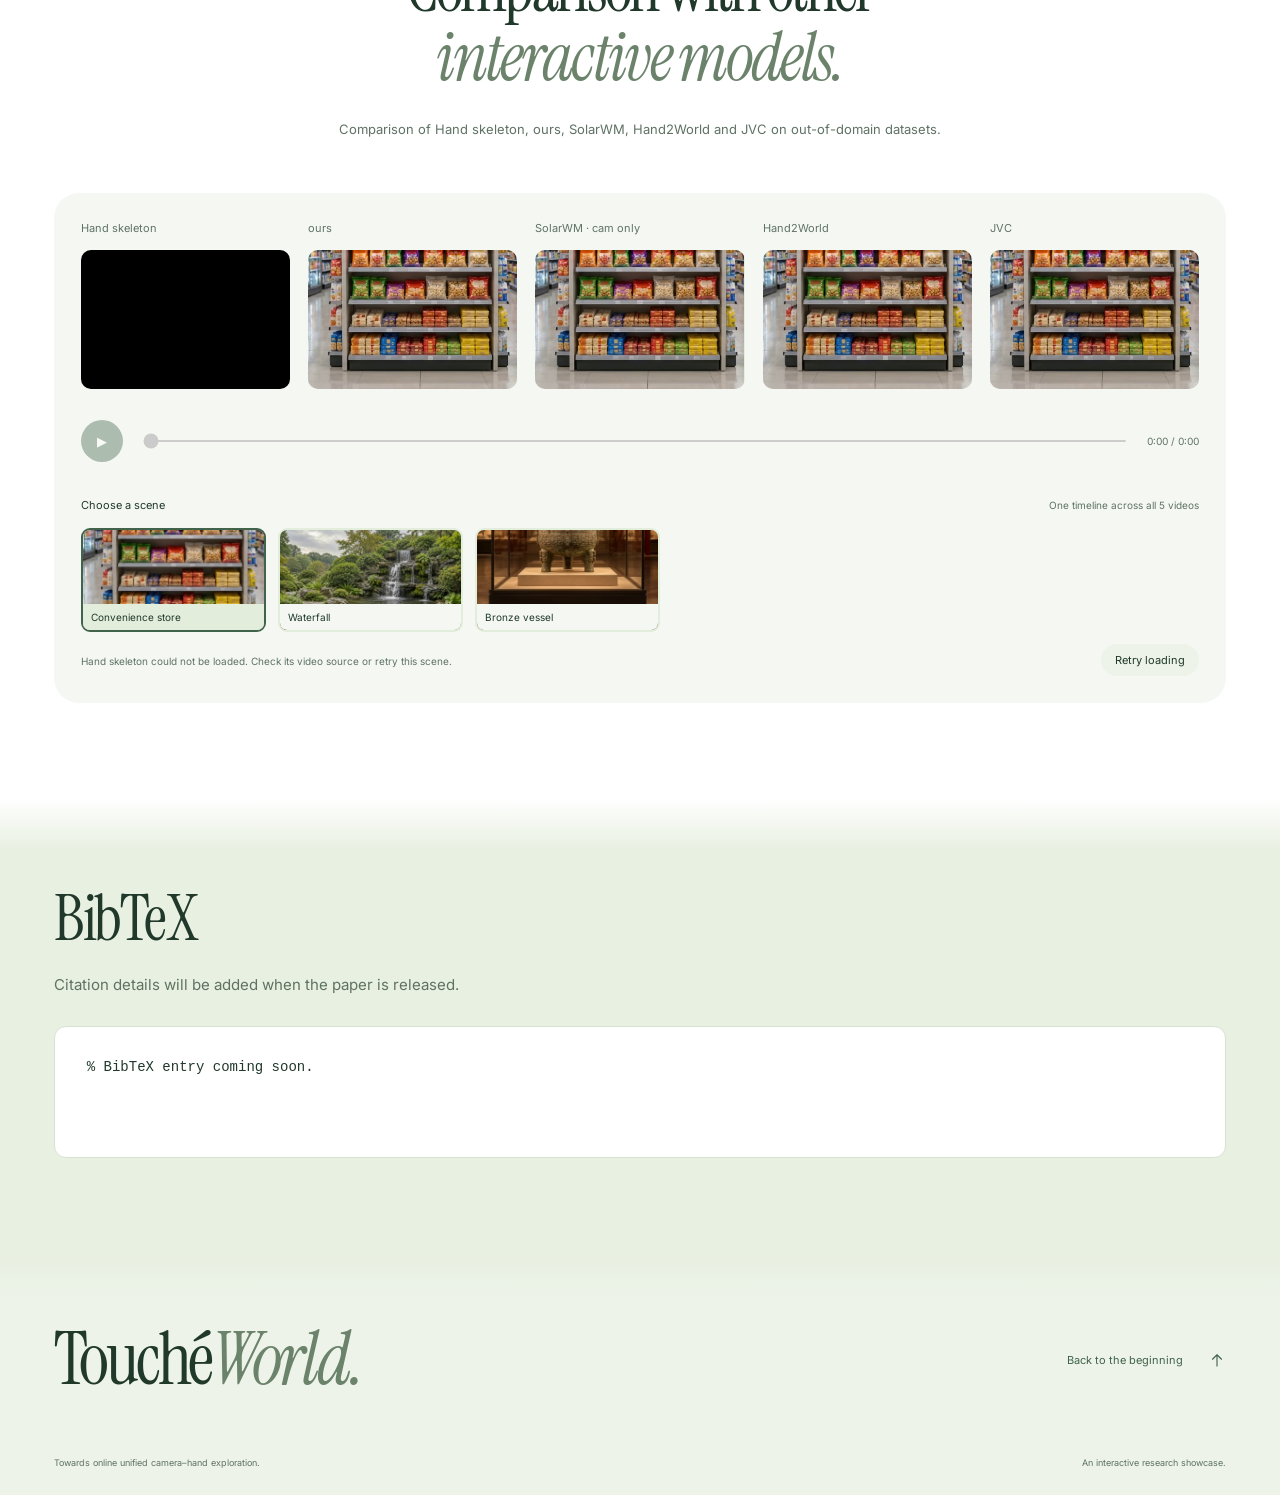
==== commit 84cc881a: "style(toucheworld): reduce affiliation logo size" ====
--- a/index.html
+++ b/index.html
@@ -7,8 +7,8 @@
     <meta name="description" content="TouchéWorld: Towards Online Unified Camera–Hand Exploration in Generative Worlds. Explore the interactive scene and synchronized video comparisons." />
     <title>TouchéWorld — Towards Online Unified Camera–Hand Exploration in Generative Worlds</title>
     <link rel="preload" as="image" href="./assets/research/hero-landscape-poster.jpg" fetchpriority="high" />
-    <script type="module" crossorigin src="./assets/app/index-DjSDjsDV.js"></script>
-    <link rel="stylesheet" crossorigin href="./assets/app/index-CQ4M75Bf.css">
+    <script type="module" crossorigin src="./assets/app/index-CmTicgnZ.js"></script>
+    <link rel="stylesheet" crossorigin href="./assets/app/index-0kOr6duc.css">
   </head>
   <body>
     <div id="root"></div>
--- a/assets/app/index-0kOr6duc.css
+++ b/assets/app/index-0kOr6duc.css
@@ -0,0 +1 @@
+.scene-interaction{position:absolute;inset:0;z-index:1;overflow:hidden;pointer-events:none;contain:layout paint}.scene-filter-definitions{position:absolute;width:0;height:0;overflow:hidden;pointer-events:none}.scene-pollen{position:absolute;inset:0;width:100%;height:100%;pointer-events:none}.tactile-text{position:relative}.tactile-original{display:inline}.tactile-text[data-tactile-ready=true]>.tactile-original{opacity:0}.tactile-ink{position:absolute;inset:0;display:block;pointer-events:none;perspective:700px;perspective-origin:50% 50%;transform-origin:50% 50%;will-change:transform}.tactile-glyph{position:absolute;display:block;transform-origin:50% 55%;transform-style:preserve-3d;pointer-events:none}.tactile-glyph svg{display:block;overflow:visible;max-width:none}.tactile-glyph text{letter-spacing:0;font-kerning:none}.cinematic-hero h1.tactile-text,.cinematic-hero p.tactile-text{-moz-user-select:none;user-select:none;-webkit-user-select:none}@media(prefers-reduced-motion:reduce){.tactile-ink{perspective:1200px}}.baseline-comparison{min-width:0}.baseline-comparison .baseline-video-scroll{max-width:100%;overflow-x:auto;overscroll-behavior-x:contain;scrollbar-color:var(--comparison-accent) var(--comparison-track);scrollbar-width:thin;padding-bottom:4px}.baseline-comparison .baseline-video-scroll>.videos{grid-template-columns:repeat(var(--baseline-columns, 5),minmax(190px,1fr));min-width:calc(var(--baseline-columns, 5) * 190px + (var(--baseline-columns, 5) - 1) * 18px);gap:18px}.baseline-comparison .baseline-video-scroll:focus-visible{outline:2px solid var(--comparison-accent);outline-offset:5px}.baseline-comparison .baseline-method-label{margin:0 0 13px;color:var(--comparison-muted);font-size:11px;font-weight:400;text-align:left}.baseline-comparison .baseline-feedback{display:flex;align-items:center;gap:16px;min-height:34px}.baseline-comparison .sync-status{flex:1}.baseline-retry{margin-top:12px;padding:8px 14px;border:0;border-radius:100px;background:var(--comparison-field);color:var(--comparison-ink);font-size:11px}.baseline-retry:hover{background:var(--comparison-selection)}.baseline-retry:focus-visible{outline:2px solid var(--comparison-accent);outline-offset:3px}@media(max-width:620px){.baseline-comparison .baseline-method-label{margin-bottom:8px;font-size:10px}.baseline-comparison .baseline-feedback{align-items:flex-start;gap:10px}.baseline-retry{flex:0 0 auto;margin-top:8px;font-size:10px}}.method-section.baseline-section{background:var(--comparison-field)}.baseline-section .method-heading h2{max-width:1000px;margin-inline:auto;font-size:clamp(38px,5.2vw,76px);line-height:1.04;overflow-wrap:break-word}.baseline-section .method-heading>p:last-child{max-width:740px}.research-introduction{--research-paper: #ffffff;--research-ground: #f5f8f2;--research-ink: #20392b;--research-accent: #41634b;--research-accent-hover: #2f4f39;color:var(--research-ink);background:var(--research-paper);font-family:Inter,Arial,sans-serif}.research-abstract{padding:76px var(--page-padding, 24px) 84px}.research-introduction .research-heading{margin:0 auto 34px;font-family:"Instrument Serif",Georgia,serif;font-size:clamp(52px,5vw,64px);font-weight:400;line-height:1.04;letter-spacing:-.035em;text-align:center}.research-abstract-copy{max-width:900px;margin-inline:auto;font-size:16px;line-height:1.85;overflow-wrap:break-word}.research-abstract-copy p{margin:0}.research-abstract-copy p+p{margin-top:22px}.research-overview{padding:80px var(--page-padding, 24px) 86px;background:var(--research-ground)}.research-overview .research-heading{margin-bottom:40px}.research-overview-figure{width:100%;max-width:1280px;margin:0 auto}.research-figure-link{display:block}.research-overview-figure img{display:block;width:100%;max-width:100%;height:auto;-o-object-fit:contain;object-fit:contain}.research-overview-figure figcaption{max-width:1100px;margin:24px auto 0;font-size:15px;line-height:1.85;text-align:left;overflow-wrap:break-word}.research-figure-actions{margin-top:15px;text-align:center}.research-full-size{display:inline-flex;align-items:center;min-height:44px;color:var(--research-accent);font-size:13px;line-height:1.5;text-decoration:underline;text-underline-offset:4px}.research-full-size:hover{color:var(--research-accent-hover)}.research-introduction a:focus-visible{outline:2px solid var(--research-accent);outline-offset:6px}@media(max-width:620px){.research-abstract{padding:55px 20px 62px}.research-introduction .research-heading{margin-bottom:28px;font-size:52px}.research-abstract-copy{font-size:15.5px;line-height:1.82}.research-abstract-copy p+p{margin-top:21px}.research-overview{padding:60px 20px 58px}.research-overview .research-heading{margin-bottom:30px}.research-overview-figure figcaption{margin-top:20px;line-height:1.8}.research-figure-actions{margin-top:12px}}.bibtex-section{--bibtex-paper: var(--section-paper, #ffffff);--bibtex-ground: #f5f8f2;--bibtex-ink: #20392b;--bibtex-muted: #5f7264;padding:88px var(--page-padding, 24px) 96px;background:var(--bibtex-paper);color:var(--bibtex-ink);font-family:Inter,Arial,sans-serif}.bibtex-section .bibtex-inner{width:100%;max-width:1190px;min-width:0;margin-inline:auto}.bibtex-section .bibtex-intro h2{margin:0;font-family:"Instrument Serif",Georgia,serif;font-size:clamp(44px,5vw,64px);font-weight:400;line-height:1.04;letter-spacing:-.035em}.bibtex-section .bibtex-intro p{max-width:680px;margin:18px 0 0;color:var(--bibtex-muted);font-size:15px;line-height:1.8;overflow-wrap:break-word}.bibtex-section .bibtex-code{display:block;max-width:100%;min-width:0;min-height:132px;margin:28px 0 0;padding:28px 32px;overflow-x:auto;border:1px solid #d7e3d1;border-radius:12px;background:var(--bibtex-paper);color:var(--bibtex-ink);font-family:ui-monospace,SFMono-Regular,Consolas,Liberation Mono,monospace;font-size:14px;line-height:1.8;white-space:pre;-moz-tab-size:2;-o-tab-size:2;tab-size:2}.bibtex-section .bibtex-code code{font:inherit;color:inherit}@media(max-width:620px){.bibtex-section{padding:60px 20px 68px}.bibtex-section .bibtex-intro h2{font-size:44px}.bibtex-section .bibtex-intro p{margin-top:15px;font-size:14px}.bibtex-section .bibtex-code{min-height:120px;margin-top:24px;padding:22px 20px;font-size:13px}}.wipe-results-groups{display:block}.wipe-results-groups>.wipe-domain-group{min-width:0}.wipe-results-groups>.wipe-domain-group+.wipe-domain-group{margin-top:60px}.wipe-results-groups .wipe-domain-title{display:inline-flex;max-width:100%;margin:0 0 22px;padding:8px 14px;border:1px solid var(--comparison-accent);border-radius:6px;background:var(--comparison-accent);color:var(--comparison-paper);font-family:Inter,Arial,sans-serif;font-size:14px;font-weight:500;line-height:1.5;letter-spacing:-.01em}@media(max-width:620px){.wipe-results-groups>.wipe-domain-group+.wipe-domain-group{margin-top:48px}.wipe-results-groups .wipe-domain-title{margin-bottom:18px;padding:7px 12px;font-size:13px}}@font-face{font-family:"Instrument Serif";font-style:normal;font-weight:400;font-display:swap;src:url(./instrument-serif-regular-latin-ext-C2je3j2s.woff2) format("woff2");unicode-range:U+0100-02BA,U+02BD-02C5,U+02C7-02CC,U+02CE-02D7,U+02DD-02FF,U+0304,U+0308,U+0329,U+1D00-1DBF,U+1E00-1E9F,U+1EF2-1EFF,U+2020,U+20A0-20AB,U+20AD-20C4,U+2113,U+2C60-2C7F,U+A720-A7FF}@font-face{font-family:"Instrument Serif";font-style:italic;font-weight:400;font-display:swap;src:url(./instrument-serif-italic-latin-ext-C9HzH3YL.woff2) format("woff2");unicode-range:U+0100-02BA,U+02BD-02C5,U+02C7-02CC,U+02CE-02D7,U+02DD-02FF,U+0304,U+0308,U+0329,U+1D00-1DBF,U+1E00-1E9F,U+1EF2-1EFF,U+2020,U+20A0-20AB,U+20AD-20C4,U+2113,U+2C60-2C7F,U+A720-A7FF}@font-face{font-family:"Instrument Serif";font-style:normal;font-weight:400;font-display:swap;src:url(./instrument-serif-regular-latin-DnYpCC2O.woff2) format("woff2");unicode-range:U+0000-00FF,U+0131,U+0152-0153,U+02BB-02BC,U+02C6,U+02DA,U+02DC,U+0304,U+0308,U+0329,U+2000-206F,U+20AC,U+2122,U+2191,U+2193,U+2212,U+2215,U+FEFF,U+FFFD}@font-face{font-family:"Instrument Serif";font-style:italic;font-weight:400;font-display:swap;src:url(./instrument-serif-italic-latin-DKMiL14s.woff2) format("woff2");unicode-range:U+0000-00FF,U+0131,U+0152-0153,U+02BB-02BC,U+02C6,U+02DA,U+02DC,U+0304,U+0308,U+0329,U+2000-206F,U+20AC,U+2122,U+2191,U+2193,U+2212,U+2215,U+FEFF,U+FFFD}@font-face{font-family:Inter;font-style:normal;font-weight:400 700;font-display:swap;src:url(./inter-variable-latin-ext-DO1Apj_S.woff2) format("woff2");unicode-range:U+0100-02BA,U+02BD-02C5,U+02C7-02CC,U+02CE-02D7,U+02DD-02FF,U+0304,U+0308,U+0329,U+1D00-1DBF,U+1E00-1E9F,U+1EF2-1EFF,U+2020,U+20A0-20AB,U+20AD-20C4,U+2113,U+2C60-2C7F,U+A720-A7FF}@font-face{font-family:Inter;font-style:normal;font-weight:400 700;font-display:swap;src:url(./inter-variable-latin-Dx4kXJAl.woff2) format("woff2");unicode-range:U+0000-00FF,U+0131,U+0152-0153,U+02BB-02BC,U+02C6,U+02DA,U+02DC,U+0304,U+0308,U+0329,U+2000-206F,U+20AC,U+2122,U+2191,U+2193,U+2212,U+2215,U+FEFF,U+FFFD}*,:before,:after{--tw-border-spacing-x: 0;--tw-border-spacing-y: 0;--tw-translate-x: 0;--tw-translate-y: 0;--tw-rotate: 0;--tw-skew-x: 0;--tw-skew-y: 0;--tw-scale-x: 1;--tw-scale-y: 1;--tw-pan-x: ;--tw-pan-y: ;--tw-pinch-zoom: ;--tw-scroll-snap-strictness: proximity;--tw-gradient-from-position: ;--tw-gradient-via-position: ;--tw-gradient-to-position: ;--tw-ordinal: ;--tw-slashed-zero: ;--tw-numeric-figure: ;--tw-numeric-spacing: ;--tw-numeric-fraction: ;--tw-ring-inset: ;--tw-ring-offset-width: 0px;--tw-ring-offset-color: #fff;--tw-ring-color: rgb(59 130 246 / .5);--tw-ring-offset-shadow: 0 0 #0000;--tw-ring-shadow: 0 0 #0000;--tw-shadow: 0 0 #0000;--tw-shadow-colored: 0 0 #0000;--tw-blur: ;--tw-brightness: ;--tw-contrast: ;--tw-grayscale: ;--tw-hue-rotate: ;--tw-invert: ;--tw-saturate: ;--tw-sepia: ;--tw-drop-shadow: ;--tw-backdrop-blur: ;--tw-backdrop-brightness: ;--tw-backdrop-contrast: ;--tw-backdrop-grayscale: ;--tw-backdrop-hue-rotate: ;--tw-backdrop-invert: ;--tw-backdrop-opacity: ;--tw-backdrop-saturate: ;--tw-backdrop-sepia: ;--tw-contain-size: ;--tw-contain-layout: ;--tw-contain-paint: ;--tw-contain-style: }::backdrop{--tw-border-spacing-x: 0;--tw-border-spacing-y: 0;--tw-translate-x: 0;--tw-translate-y: 0;--tw-rotate: 0;--tw-skew-x: 0;--tw-skew-y: 0;--tw-scale-x: 1;--tw-scale-y: 1;--tw-pan-x: ;--tw-pan-y: ;--tw-pinch-zoom: ;--tw-scroll-snap-strictness: proximity;--tw-gradient-from-position: ;--tw-gradient-via-position: ;--tw-gradient-to-position: ;--tw-ordinal: ;--tw-slashed-zero: ;--tw-numeric-figure: ;--tw-numeric-spacing: ;--tw-numeric-fraction: ;--tw-ring-inset: ;--tw-ring-offset-width: 0px;--tw-ring-offset-color: #fff;--tw-ring-color: rgb(59 130 246 / .5);--tw-ring-offset-shadow: 0 0 #0000;--tw-ring-shadow: 0 0 #0000;--tw-shadow: 0 0 #0000;--tw-shadow-colored: 0 0 #0000;--tw-blur: ;--tw-brightness: ;--tw-contrast: ;--tw-grayscale: ;--tw-hue-rotate: ;--tw-invert: ;--tw-saturate: ;--tw-sepia: ;--tw-drop-shadow: ;--tw-backdrop-blur: ;--tw-backdrop-brightness: ;--tw-backdrop-contrast: ;--tw-backdrop-grayscale: ;--tw-backdrop-hue-rotate: ;--tw-backdrop-invert: ;--tw-backdrop-opacity: ;--tw-backdrop-saturate: ;--tw-backdrop-sepia: ;--tw-contain-size: ;--tw-contain-layout: ;--tw-contain-paint: ;--tw-contain-style: }*,:before,:after{box-sizing:border-box;border-width:0;border-style:solid;border-color:#e5e7eb}:before,:after{--tw-content: ""}html,:host{line-height:1.5;-webkit-text-size-adjust:100%;-moz-tab-size:4;-o-tab-size:4;tab-size:4;font-family:Inter,Arial,sans-serif;font-feature-settings:normal;font-variation-settings:normal;-webkit-tap-highlight-color:transparent}body{margin:0;line-height:inherit}hr{height:0;color:inherit;border-top-width:1px}abbr:where([title]){-webkit-text-decoration:underline dotted;text-decoration:underline dotted}h1,h2,h3,h4,h5,h6{font-size:inherit;font-weight:inherit}a{color:inherit;text-decoration:inherit}b,strong{font-weight:bolder}code,kbd,samp,pre{font-family:ui-monospace,SFMono-Regular,Menlo,Monaco,Consolas,Liberation Mono,Courier New,monospace;font-feature-settings:normal;font-variation-settings:normal;font-size:1em}small{font-size:80%}sub,sup{font-size:75%;line-height:0;position:relative;vertical-align:baseline}sub{bottom:-.25em}sup{top:-.5em}table{text-indent:0;border-color:inherit;border-collapse:collapse}button,input,optgroup,select,textarea{font-family:inherit;font-feature-settings:inherit;font-variation-settings:inherit;font-size:100%;font-weight:inherit;line-height:inherit;letter-spacing:inherit;color:inherit;margin:0;padding:0}button,select{text-transform:none}button,input:where([type=button]),input:where([type=reset]),input:where([type=submit]){-webkit-appearance:button;background-color:transparent;background-image:none}:-moz-focusring{outline:auto}:-moz-ui-invalid{box-shadow:none}progress{vertical-align:baseline}::-webkit-inner-spin-button,::-webkit-outer-spin-button{height:auto}[type=search]{-webkit-appearance:textfield;outline-offset:-2px}::-webkit-search-decoration{-webkit-appearance:none}::-webkit-file-upload-button{-webkit-appearance:button;font:inherit}summary{display:list-item}blockquote,dl,dd,h1,h2,h3,h4,h5,h6,hr,figure,p,pre{margin:0}fieldset{margin:0;padding:0}legend{padding:0}ol,ul,menu{list-style:none;margin:0;padding:0}dialog{padding:0}textarea{resize:vertical}input::-moz-placeholder,textarea::-moz-placeholder{opacity:1;color:#9ca3af}input::placeholder,textarea::placeholder{opacity:1;color:#9ca3af}button,[role=button]{cursor:pointer}:disabled{cursor:default}img,svg,video,canvas,audio,iframe,embed,object{display:block;vertical-align:middle}img,video{max-width:100%;height:auto}[hidden]:where(:not([hidden=until-found])){display:none}.\!visible{visibility:visible!important}.visible{visibility:visible}.fixed{position:fixed}.relative{position:relative}.z-10{z-index:10}.mx-auto{margin-left:auto;margin-right:auto}.flex{display:flex}.grid{display:grid}.hidden{display:none}.w-full{width:100%}.max-w-7xl{max-width:80rem}.transform{transform:translate(var(--tw-translate-x),var(--tw-translate-y)) rotate(var(--tw-rotate)) skew(var(--tw-skew-x)) skewY(var(--tw-skew-y)) scaleX(var(--tw-scale-x)) scaleY(var(--tw-scale-y))}.resize{resize:both}.columns-1{-moz-columns:1;columns:1}.flex-col{flex-direction:column}.items-end{align-items:flex-end}.items-center{align-items:center}.justify-between{justify-content:space-between}.overflow-hidden{overflow:hidden}.px-6{padding-left:1.5rem;padding-right:1.5rem}.text-center{text-align:center}.shadow{--tw-shadow: 0 1px 3px 0 rgb(0 0 0 / .1), 0 1px 2px -1px rgb(0 0 0 / .1);--tw-shadow-colored: 0 1px 3px 0 var(--tw-shadow-color), 0 1px 2px -1px var(--tw-shadow-color);box-shadow:var(--tw-ring-offset-shadow, 0 0 #0000),var(--tw-ring-shadow, 0 0 #0000),var(--tw-shadow)}.outline{outline-style:solid}.blur{--tw-blur: blur(8px);filter:var(--tw-blur) var(--tw-brightness) var(--tw-contrast) var(--tw-grayscale) var(--tw-hue-rotate) var(--tw-invert) var(--tw-saturate) var(--tw-sepia) var(--tw-drop-shadow)}.drop-shadow{--tw-drop-shadow: drop-shadow(0 1px 2px rgb(0 0 0 / .1)) drop-shadow(0 1px 1px rgb(0 0 0 / .06));filter:var(--tw-blur) var(--tw-brightness) var(--tw-contrast) var(--tw-grayscale) var(--tw-hue-rotate) var(--tw-invert) var(--tw-saturate) var(--tw-sepia) var(--tw-drop-shadow)}.invert{--tw-invert: invert(100%);filter:var(--tw-blur) var(--tw-brightness) var(--tw-contrast) var(--tw-grayscale) var(--tw-hue-rotate) var(--tw-invert) var(--tw-saturate) var(--tw-sepia) var(--tw-drop-shadow)}.\!filter{filter:var(--tw-blur) var(--tw-brightness) var(--tw-contrast) var(--tw-grayscale) var(--tw-hue-rotate) var(--tw-invert) var(--tw-saturate) var(--tw-sepia) var(--tw-drop-shadow)!important}.filter{filter:var(--tw-blur) var(--tw-brightness) var(--tw-contrast) var(--tw-grayscale) var(--tw-hue-rotate) var(--tw-invert) var(--tw-saturate) var(--tw-sepia) var(--tw-drop-shadow)}:root{font-family:Inter,Arial,sans-serif;color:#101010;background:#fff;font-synthesis:none;--ink: #101010;--muted: #6f6f6f;--page-padding: clamp(20px, 4.2vw, 72px)}*{box-sizing:border-box}html{scroll-behavior:smooth;scroll-padding-top:24px}body{margin:0;min-width:320px}button,input,select{font:inherit}button,a{-webkit-tap-highlight-color:transparent}button,select{cursor:pointer}button:disabled{cursor:default}a{color:inherit;text-decoration:none}button:focus-visible,a:focus-visible,input:focus-visible,select:focus-visible{outline:2px solid #527b66;outline-offset:5px}::-moz-selection{background:#dce8df}::selection{background:#dce8df}.scroll-progress{position:fixed;z-index:100;height:2px;inset:0 0 auto;background:#171717;transform-origin:left;transform:scaleX(0);pointer-events:none}.cinematic-hero{min-height:max(960px,100svh);display:flex;flex-direction:column;isolation:isolate;background:#fff}.hero-background{position:absolute;inset:300px 0 0;z-index:-1;background:#f2f0eb;overflow:hidden}.hero-background video,.hero-background .hero-poster{position:absolute;inset:0;width:100%;height:100%;max-width:none;-o-object-fit:cover;object-fit:cover;-o-object-position:center 56%;object-position:center 56%}.hero-background video{opacity:0;transition:opacity .35s ease}.video-wash{position:absolute;inset:-1px;background:linear-gradient(180deg,#fff,#fffffff5 9%,#ffffffa3 35%,#ffffff14 68%,#ffffff52,#fff)}.site-nav{padding:24px 0;width:calc(100% - 64px);gap:24px}.wordmark{font-family:"Instrument Serif",Georgia,serif;font-size:34px;line-height:1;letter-spacing:-1.1px;white-space:nowrap}.brand-dot{color:#909090}.nav-links{gap:31px;padding-left:12px}.nav-links a{padding:10px 0;font-size:13px;color:#6f6f6f;transition:color .25s}.nav-links a.active,.nav-links a:hover{color:#000}.nav-tools{display:flex;align-items:center;gap:10px}.nav-cta{display:inline-flex;align-items:center;justify-content:center;gap:18px;min-height:43px;padding:12px 22px;color:#fff;background:#101010;border-radius:100px;font-size:12px;transition:transform .3s}.nav-cta:hover{transform:scale(1.03)}.hand-toggle{display:flex;justify-content:center;align-items:center;gap:9px;min-height:43px;padding:10px 18px;border:1px solid #dededb;border-radius:100px;background:#fff9;font-size:12px;white-space:nowrap;transition:background .25s,transform .25s}.hand-toggle:hover{background:#fff;transform:translateY(-2px)}.hand-toggle[aria-pressed=true]:after{content:"";width:5px;height:5px;background:#5b7f68;border-radius:50%}.hero-copy{padding-top:64px;width:100%;max-width:1280px}.hero-copy h1{margin:0;font-family:"Instrument Serif",Georgia,serif;font-size:clamp(76px,10.5vw,152px);font-weight:400;letter-spacing:-.052em;line-height:.98}.hero-copy h1 em{font-weight:400;color:#777570}.paper-title{max-width:900px;margin:27px 0 0;font-size:clamp(18px,1.8vw,24px);font-weight:400;line-height:1.45;letter-spacing:-.055em}.hero-description{max-width:660px;margin:17px 0 0;color:#6f6f6f;font-size:15px;line-height:1.7;letter-spacing:-.025em}.hero-description.paper-credits{max-width:960px;width:100%;margin-top:28px}.affiliation-filters{position:absolute}.paper-affiliations{display:grid;grid-template-columns:minmax(0,.85fr) minmax(0,.95fr) minmax(0,1.12fr) minmax(0,1.08fr);align-items:center;gap:clamp(5px,2vw,26px);max-width:840px;margin:0 auto;padding:0;list-style:none}.affiliation-logo{display:block;width:88%;height:clamp(25px,6.2vw,50px);margin-inline:auto}.hero-actions{margin-top:31px;display:flex;flex-direction:column;align-items:center;gap:20px}.primary-button{min-height:59px;padding:17px 32px;display:inline-flex;justify-content:center;align-items:center;gap:24px;background:#101010;border:0;border-radius:100px;color:#fff;font-size:13px;transition:transform .35s cubic-bezier(.2,.7,.3,1)}.primary-button:hover{transform:scale(1.03)}.primary-button:active{transform:scale(.98)}.resource-links{display:flex;gap:10px}.resource-link{display:flex;align-items:center;justify-content:center;gap:9px;min-width:120px;min-height:50px;padding:12px 22px;border:1px solid #00000020;border-radius:100px;background:#ffffff80;backdrop-filter:blur(10px);color:#555;font-size:14px;white-space:nowrap;transition:background .2s,border-color .2s}.resource-link svg{flex-shrink:0}.resource-link:hover{background:#ffffffe6;border-color:#527b6670}.research-credits{max-width:980px;margin-top:23px;color:#555;font-size:10px;line-height:1.9}.research-credits p{margin:0}.research-credits p+p{color:#767676}.hero-bottom{min-height:150px;margin-top:auto;padding:50px 0 40px;width:calc(100% - 64px)}.scroll-link{display:inline-flex;align-items:center;gap:14px;color:#555;font-size:11px}.scroll-link svg{transition:transform .3s}.scroll-link:hover svg{transform:translateY(4px) rotate(90deg)!important}.cursor-note{color:#565656;font-size:11px;line-height:1.7}.cursor-note>span:first-child{display:inline-block;width:5px;height:5px;margin:0 8px 2px 0;border-radius:50%;background:#7d9383}.note-indent{padding-left:13px}.hero-bottom-tools{display:flex;align-items:center;gap:27px}.background-toggle{display:grid;place-items:center;width:34px;height:34px;border:1px solid #00000024;border-radius:50%;color:#555;background:#ffffff70;backdrop-filter:blur(10px);font-size:11px;transition:transform .25s}.background-toggle:hover{transform:scale(1.08)}.section-space{padding:112px var(--page-padding)}.section-inner{max-width:1440px;margin:0 auto}.section-intro{text-align:center;margin:0 auto 48px}.section-intro h2,.section-head h2,.method-heading h2{font-family:"Instrument Serif",Georgia,serif;font-size:clamp(52px,5.6vw,84px);font-weight:400;line-height:1;letter-spacing:-.04em;margin:0}.section-intro h2 em,.section-head h2 em{color:#8c8b86}.section-intro>p:last-child{margin:21px auto 0;max-width:550px;color:#777;font-size:14px;line-height:1.8}.showcase-section{padding-top:66px;padding-bottom:90px;background:var(--comparison-field);color:var(--comparison-ink)}.showcase-section .section-intro h2 em{color:var(--comparison-soft-ink)}.showcase-section .section-intro>p:last-child{color:var(--comparison-muted)}.showcase-player{max-width:1190px;margin:0 auto}.showcase-player video{width:100%;height:auto;aspect-ratio:16 / 9;-o-object-fit:contain;object-fit:contain;background:var(--comparison-selection);border-radius:24px}.showcase-player figcaption{display:flex;justify-content:space-between;align-items:center;gap:20px;padding-top:19px;color:var(--comparison-muted);font-size:10px}.showcase-player figcaption>span:first-child{color:var(--comparison-ink);display:flex;align-items:center;gap:8px}.live-dot{width:5px;height:5px;border-radius:50%;background:var(--comparison-accent)}.wipe-section{padding-top:100px;padding-bottom:125px;background:var(--comparison-ground);color:var(--comparison-ink)}.wipe-section .section-head h2 em{color:var(--comparison-soft-ink)}.wipe-section .section-head>div>p:last-child{color:var(--comparison-muted)}.wipe-section .section-inner{width:92%;max-width:1200px}.section-head{display:flex;align-items:flex-end;justify-content:space-between;gap:40px;margin-bottom:57px}.section-head>div>p:last-child,.method-heading>p:last-child{max-width:650px;margin:24px 0 0;color:#777;font-size:13px;line-height:1.9}.wipe-grid{display:grid;grid-template-columns:repeat(3,minmax(0,1fr));gap:40px 26px}.wipe-grid>section{min-width:0;padding:12px;border-radius:20px;background:var(--comparison-paper);transition:transform .45s}.wipe-grid>section:hover{transform:translateY(-4px)}.wipe-grid h2{margin:0 0 13px;color:var(--comparison-ink);font-size:12px;font-weight:450;letter-spacing:-.025em}.stage{position:relative;aspect-ratio:3/2;overflow:hidden;background:var(--comparison-selection);border-radius:15px;--split: 50%;touch-action:pan-y;isolation:isolate}.stage video{position:absolute;inset:0;width:100%;height:100%;max-width:none;-o-object-fit:contain;object-fit:contain}.stage .gt{clip-path:inset(0 calc(100% - var(--split)) 0 0)}.stage .line{position:absolute;top:0;bottom:0;left:var(--split);width:1.5px;background:#fff;transform:translate(-50%);pointer-events:none}.stage .handle{position:absolute;top:50%;left:50%;width:32px;height:32px;display:grid;place-items:center;transform:translate(-50%,-50%);border-radius:50%;background:#fffd;backdrop-filter:blur(10px);color:#444;font-size:14px;white-space:nowrap;box-shadow:0 2px 12px #0002}.stage .wipe{position:absolute;inset:0;width:100%;height:100%;margin:0;opacity:0;cursor:ew-resize;touch-action:none}.stage:focus-within{outline:2px solid #869b8c;outline-offset:4px}.badge{position:absolute;bottom:10px;padding:5px 9px;border-radius:100px;font-size:9px;line-height:1.3;pointer-events:none;background:#ffffffdb;backdrop-filter:blur(8px);color:#333}.badge.left{left:10px}.badge.right{right:10px;background:var(--comparison-accent);color:var(--comparison-paper)}.controls{display:flex;align-items:center;gap:10px;margin-top:12px}.controls button{min-width:54px;min-height:32px;padding:5px 8px;border-radius:100px;background:var(--comparison-accent);color:var(--comparison-paper);font-size:10px;transition:background .2s}.controls button:hover{background:var(--comparison-accent-hover)}.controls .seek{min-width:0;flex:1;accent-color:var(--comparison-accent);background:var(--comparison-track);height:2px}.controls .time,.wipe-grid .status{color:var(--comparison-muted);font-size:9px;white-space:nowrap;font-variant-numeric:tabular-nums}.wipe-grid .status{min-height:10px;margin-top:5px}.load-error{font-size:13px;color:#8d3c2b}.showcase-section,.wipe-section,.method-section{--comparison-paper: #ffffff;--comparison-ground: #f5f8f2;--comparison-field: #edf3e9;--comparison-ink: #20392b;--comparison-muted: #5f7264;--comparison-soft-ink: #6b826b;--comparison-accent: #41634b;--comparison-accent-hover: #2f4f39;--comparison-selection: #e3eddc;--comparison-track: #d7e3d1}.method-section{background:var(--comparison-ground);color:var(--comparison-ink);padding-block:105px 95px}.method-heading{display:block;margin-bottom:52px;text-align:center}.method-heading h2 em{color:var(--comparison-soft-ink)}.method-heading>p:last-child{color:var(--comparison-muted);margin-inline:auto}.sync-panel{padding:27px;border:0;border-radius:25px;background:var(--comparison-paper)}.videos{display:grid;grid-template-columns:repeat(4,minmax(0,1fr));gap:18px}.videos>div{min-width:0}.videos h2{color:var(--comparison-muted);font-size:11px;font-weight:400;margin:0 0 13px;text-align:left}.videos .featured h2{color:var(--comparison-accent)}.frame{width:100%;aspect-ratio:3/2;border-radius:10px;overflow:hidden;background:var(--comparison-selection)}.frame video{display:block;width:100%;height:100%;-o-object-fit:contain;object-fit:contain}.transport{display:flex;align-items:center;gap:20px;margin:27px 0 35px}.play{width:42px;height:42px;flex:0 0 42px;display:grid;place-items:center;border-radius:50%;background:var(--comparison-accent);color:var(--comparison-paper);font-size:13px;transition:transform .3s,background .2s}.play:hover{transform:scale(1.05);background:var(--comparison-accent-hover)}.play:disabled{opacity:.4}.transport .seek{flex:1;min-width:20px;height:2px;accent-color:var(--comparison-accent);background:var(--comparison-track)}.transport .time{color:var(--comparison-muted);font-size:10px;white-space:nowrap;font-variant-numeric:tabular-nums}.case-heading{display:flex;justify-content:space-between;align-items:center;gap:16px;font-size:10px;color:var(--comparison-muted);margin-bottom:14px}.case-label{margin:0;color:var(--comparison-ink);font-size:11px}.cases{display:flex;flex-wrap:wrap;gap:12px}.case{position:relative;width:clamp(120px,15vw,185px);aspect-ratio:16/9;padding:0;border:2px solid transparent;border-radius:9px;overflow:hidden;background:var(--comparison-selection);transition:border-color .25s,transform .25s}.case:hover{transform:translateY(-3px)}.case[aria-pressed=true]{border-color:var(--comparison-accent)}.case img{width:100%;height:100%;-o-object-fit:cover;object-fit:cover}.case span{position:absolute;inset:auto 0 0;padding:7px 8px 6px;background:var(--comparison-ground);color:var(--comparison-ink);font-size:10px;text-align:left;line-height:1.3;transition:background .2s}.case[aria-pressed=true] span,.case:hover span{background:var(--comparison-selection)}.sync-status{min-height:16px;color:var(--comparison-muted);font-size:10px;margin:15px 0 0}.method-section :is(button,input):focus-visible{outline-color:var(--comparison-accent)}.site-footer{padding:68px var(--page-padding) 26px;background:#fff}.footer-top,.footer-bottom{max-width:1440px;margin:0 auto;display:flex;align-items:center;justify-content:space-between;gap:24px}.footer-wordmark{margin:0;font-family:"Instrument Serif",Georgia,serif;font-size:clamp(44px,5.7vw,80px);line-height:1.05;letter-spacing:-.045em}.footer-wordmark em{color:#96958f}.back-top{display:inline-flex;align-items:center;gap:25px;font-size:11px}.back-top svg{transform:rotate(-90deg)}.footer-bottom{margin-top:57px;color:#999;font-size:9px}.footer-bottom a{color:#717171}@keyframes fade-rise{0%{opacity:0;transform:translateY(20px)}to{opacity:1;transform:translateY(0)}}.animate-fade-rise{animation:fade-rise .8s ease-out both}.animate-fade-rise-delay{animation:fade-rise .8s ease-out .2s both}.animate-fade-rise-delay-2{animation:fade-rise .8s ease-out .4s both}.motion-ready [data-reveal]{opacity:0;transform:translateY(28px);transition:opacity .85s ease,transform .85s cubic-bezier(.2,.7,.3,1)}.motion-ready [data-reveal].is-visible{opacity:1;transform:translateY(0)}@media(max-width:1000px){.site-nav{gap:18px}.nav-links{gap:16px;padding-left:0}.wordmark{font-size:30px}.hero-copy{padding-top:75px}.cinematic-hero{min-height:940px}.wipe-grid{grid-template-columns:repeat(2,minmax(0,1fr))}.wipe-section .section-inner{width:100%}.videos{grid-template-columns:repeat(2,minmax(0,1fr))}.frame{aspect-ratio:3/2}}@media(max-width:620px){:root{--page-padding: 20px}.site-nav{width:calc(100% - 40px);padding:25px 0;gap:12px}.wordmark{font-size:29px}.nav-cta{min-height:36px;padding:10px 15px;font-size:10px;gap:13px}.hand-toggle{min-height:36px;padding:8px 11px;font-size:10px;gap:6px}.hand-toggle svg{width:14px}.cinematic-hero{min-height:max(870px,100svh)}.hero-copy{padding:61px 20px 0}.hero-copy h1{font-size:clamp(61px,16.2vw,98px);line-height:1;letter-spacing:-.06em}.paper-title{font-size:17px;line-height:1.5;margin-top:25px;max-width:360px;letter-spacing:-.035em}.hero-description{font-size:12px;margin-top:17px;max-width:300px}.hero-description.paper-credits{margin-top:23px}.hero-actions{margin-top:27px;gap:18px}.primary-button{font-size:11px;min-height:51px;padding:14px 25px;gap:22px}.resource-links{display:grid;grid-template-columns:repeat(2,minmax(0,1fr));width:min(360px,calc(100vw - 40px));gap:6px}.resource-link{min-width:0;min-height:44px;padding:10px 7px;font-size:11px;gap:5px}.resource-link svg{width:13px;height:13px}.research-credits{max-width:325px;margin-top:22px;font-size:8px;line-height:1.9}.hero-background{top:290px}.hero-background video,.hero-background .hero-poster{-o-object-position:76% center;object-position:76% center}.hero-bottom{width:calc(100% - 40px);padding-bottom:32px;min-height:120px}.cursor-note{display:none}.scroll-link{font-size:10px}.section-space{padding:74px var(--page-padding)}.showcase-section{padding-top:35px}.section-intro{margin-bottom:28px}.section-intro h2,.section-head h2,.method-heading h2{font-size:52px}.section-intro>p:last-child{font-size:12px;max-width:300px;margin-top:17px}.showcase-player video{aspect-ratio:16/9;border-radius:14px}.showcase-player figcaption{font-size:8px;padding-top:12px;gap:10px}.section-head{align-items:flex-start;flex-direction:column;gap:25px;margin-bottom:32px}.section-head>div>p:last-child,.method-heading>p:last-child{font-size:11px;line-height:1.8;margin-top:18px}.wipe-grid{grid-template-columns:minmax(0,1fr);gap:31px}.wipe-grid>section{padding:10px;border-radius:17px}.wipe-grid h2{font-size:12px;margin-bottom:11px}.stage{border-radius:12px}.badge{font-size:9px}.controls{gap:13px}.controls button{min-height:38px;min-width:62px}.controls .time{font-size:9px}.method-heading{margin-bottom:30px}.sync-panel{padding:14px;border-radius:17px}.videos{gap:18px 10px}.videos h2{margin-bottom:8px;font-size:10px}.frame{border-radius:6px}.transport{gap:12px;margin-block:22px 25px}.play{width:35px;height:35px;flex-basis:35px;font-size:11px}.transport .time{font-size:8px}.case-heading>span{display:none}.case-label{font-size:10px}.cases{gap:8px}.case{width:calc((100% - 16px) / 3);min-width:0;border-radius:6px}.case span{padding:5px;font-size:9px}.sync-status{font-size:8px;margin-top:10px}.site-footer{padding-top:48px;padding-bottom:23px}.footer-top{align-items:flex-start;flex-direction:column;gap:25px}.back-top{font-size:10px;gap:20px}.footer-bottom{align-items:flex-start;flex-direction:column;margin-top:37px;gap:8px;font-size:8px}}@media(pointer:coarse){.hand-toggle{display:none}}@media(prefers-reduced-motion:reduce){html{scroll-behavior:auto}*,*:before,*:after{animation-duration:.01ms!important;animation-delay:0ms!important;transition-duration:.01ms!important}.motion-ready [data-reveal]{opacity:1;transform:none}}@media(min-width:640px){.sm\:block{display:block}}@media(min-width:768px){.md\:flex{display:flex}}:root{--section-paper: #ffffff;--section-sage: #edf3e9;--section-mint: #e8f0e2;--section-soft: #f8fbf6;--section-leaf: #e2edd9;--section-fade: clamp(28px, 4vw, 64px)}main>.showcase-section{--section-from: var(--section-paper);--section-to: var(--section-sage)}.research-introduction>.research-abstract{--section-from: var(--section-sage);--section-to: var(--section-paper)}.research-introduction>.research-overview{--section-from: var(--section-paper);--section-to: var(--section-mint)}main>.wipe-section{--section-from: var(--section-mint);--section-to: var(--section-soft)}main>.method-section:not(.baseline-section){--section-from: var(--section-soft);--section-to: var(--section-leaf)}main>.method-section.baseline-section{--section-from: var(--section-leaf);--section-to: var(--section-paper)}main>.bibtex-section{--section-from: var(--section-paper);--section-to: var(--section-mint)}.site-footer{--section-from: var(--section-mint);--section-to: var(--section-sage);color:#20392b}main>.showcase-section,.research-introduction>.research-abstract,.research-introduction>.research-overview,main>.wipe-section,main>.method-section:not(.baseline-section),main>.method-section.baseline-section,main>.bibtex-section,.site-footer{background-color:var(--section-to);background-image:linear-gradient(180deg,var(--section-from) 0,var(--section-to) var(--section-fade))}.baseline-section .sync-panel{background:var(--comparison-ground)}main>.method-section:not(.baseline-section) .method-heading>p:last-child{color:#536959}.site-footer .footer-wordmark em{color:#6b826b}.site-footer .footer-bottom{color:#5f7264}.site-footer .back-top{color:#41634b}
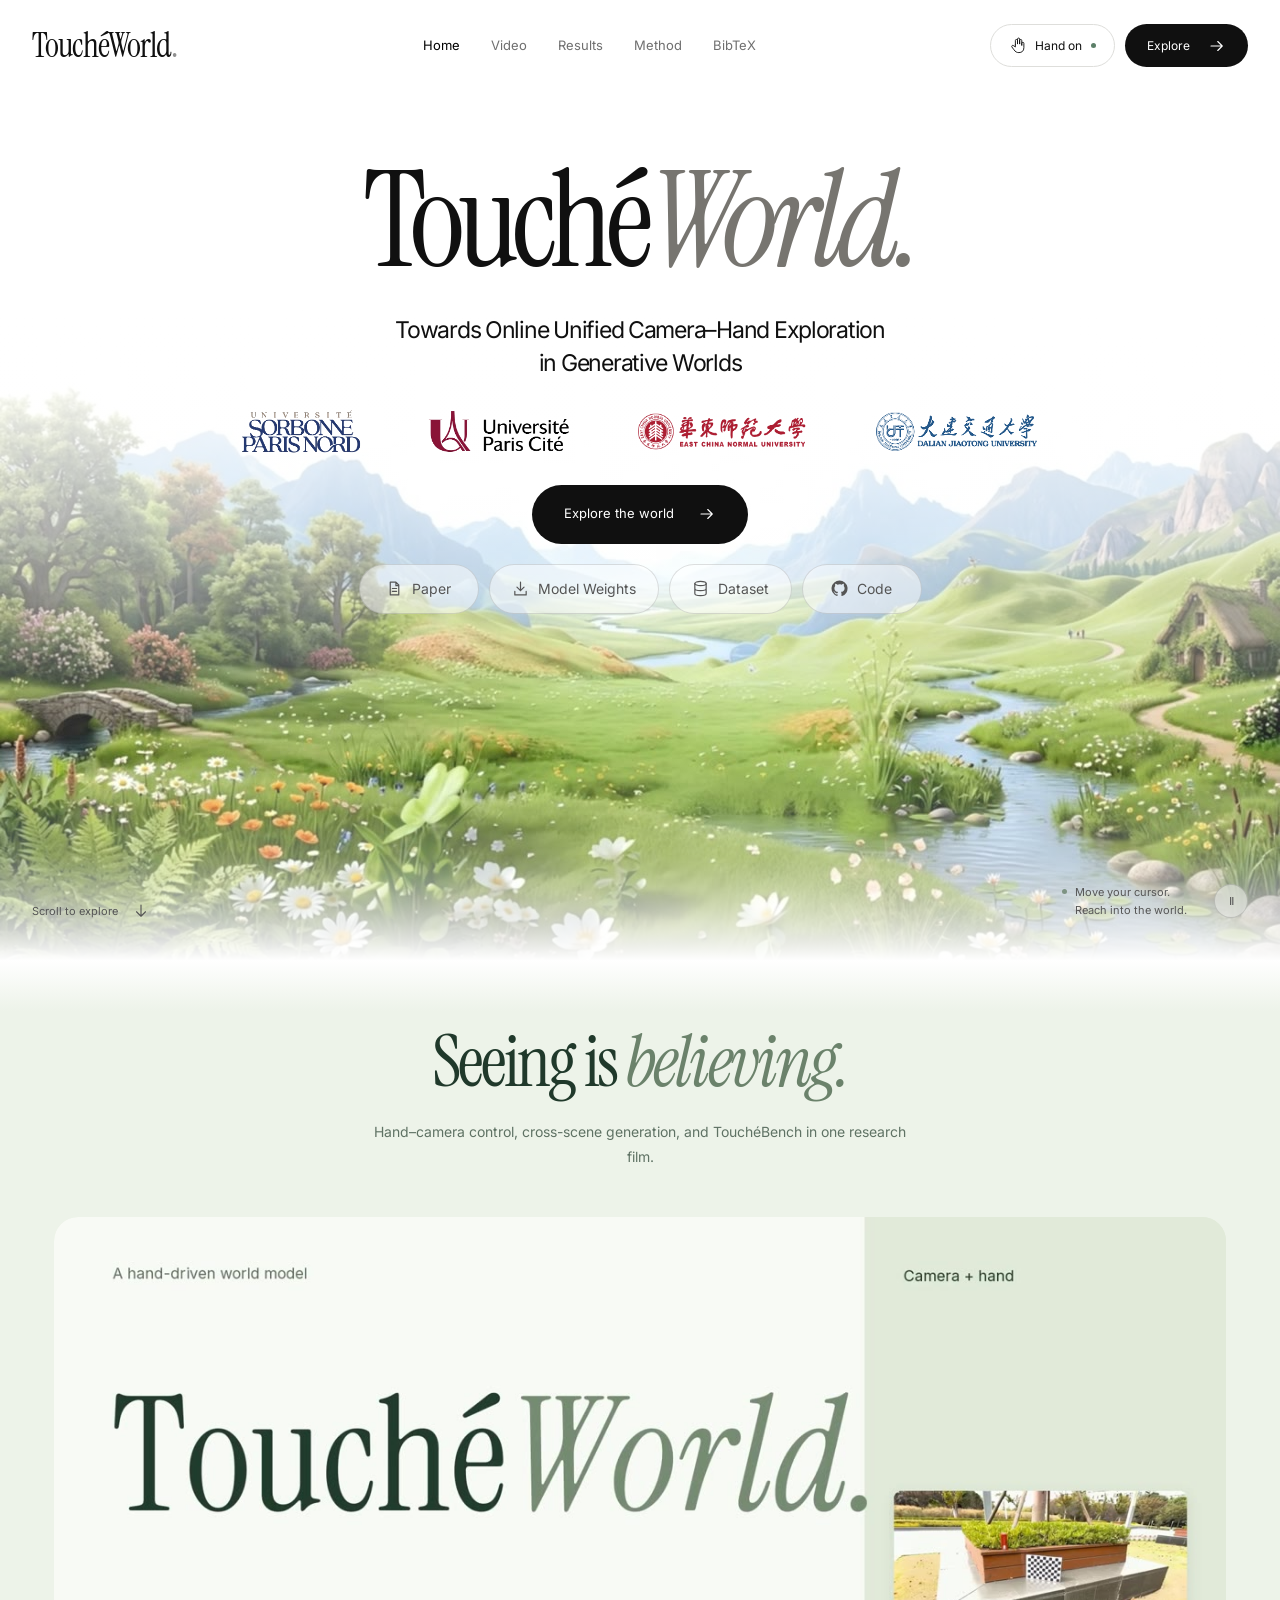
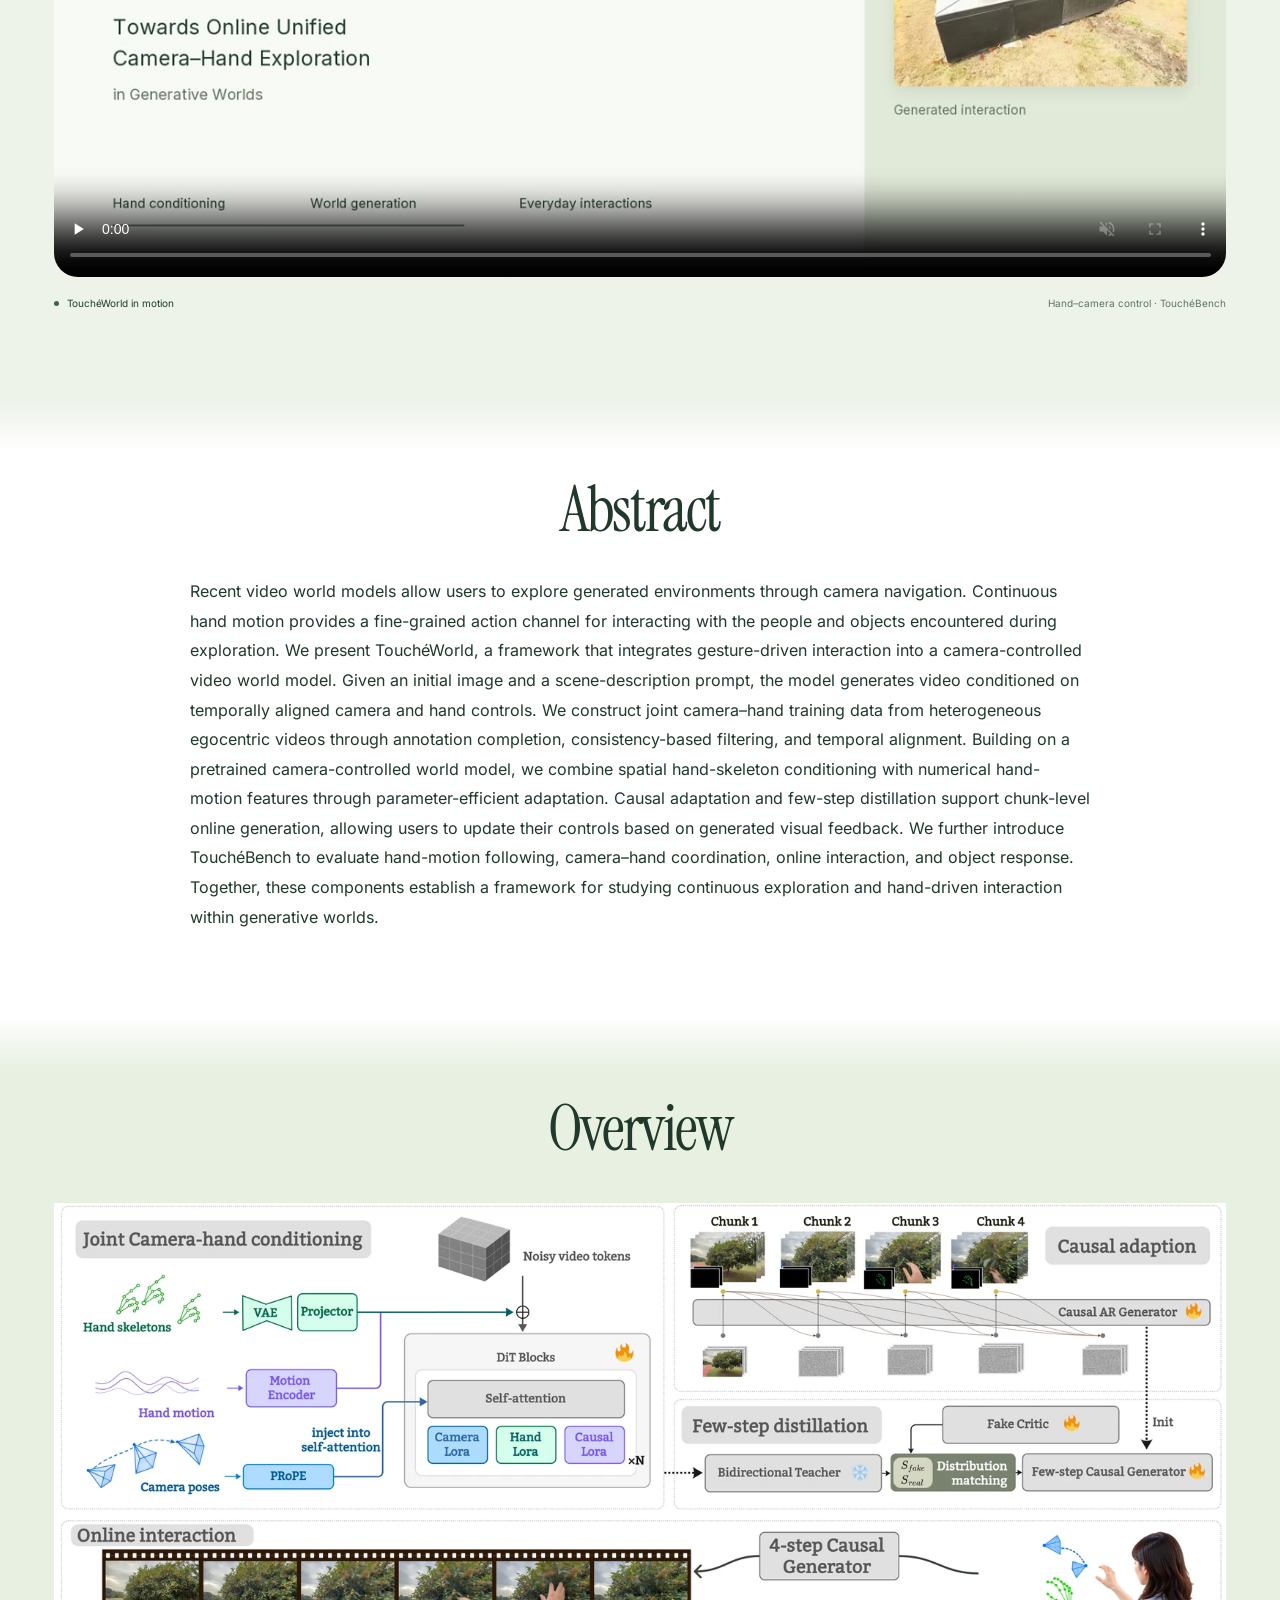
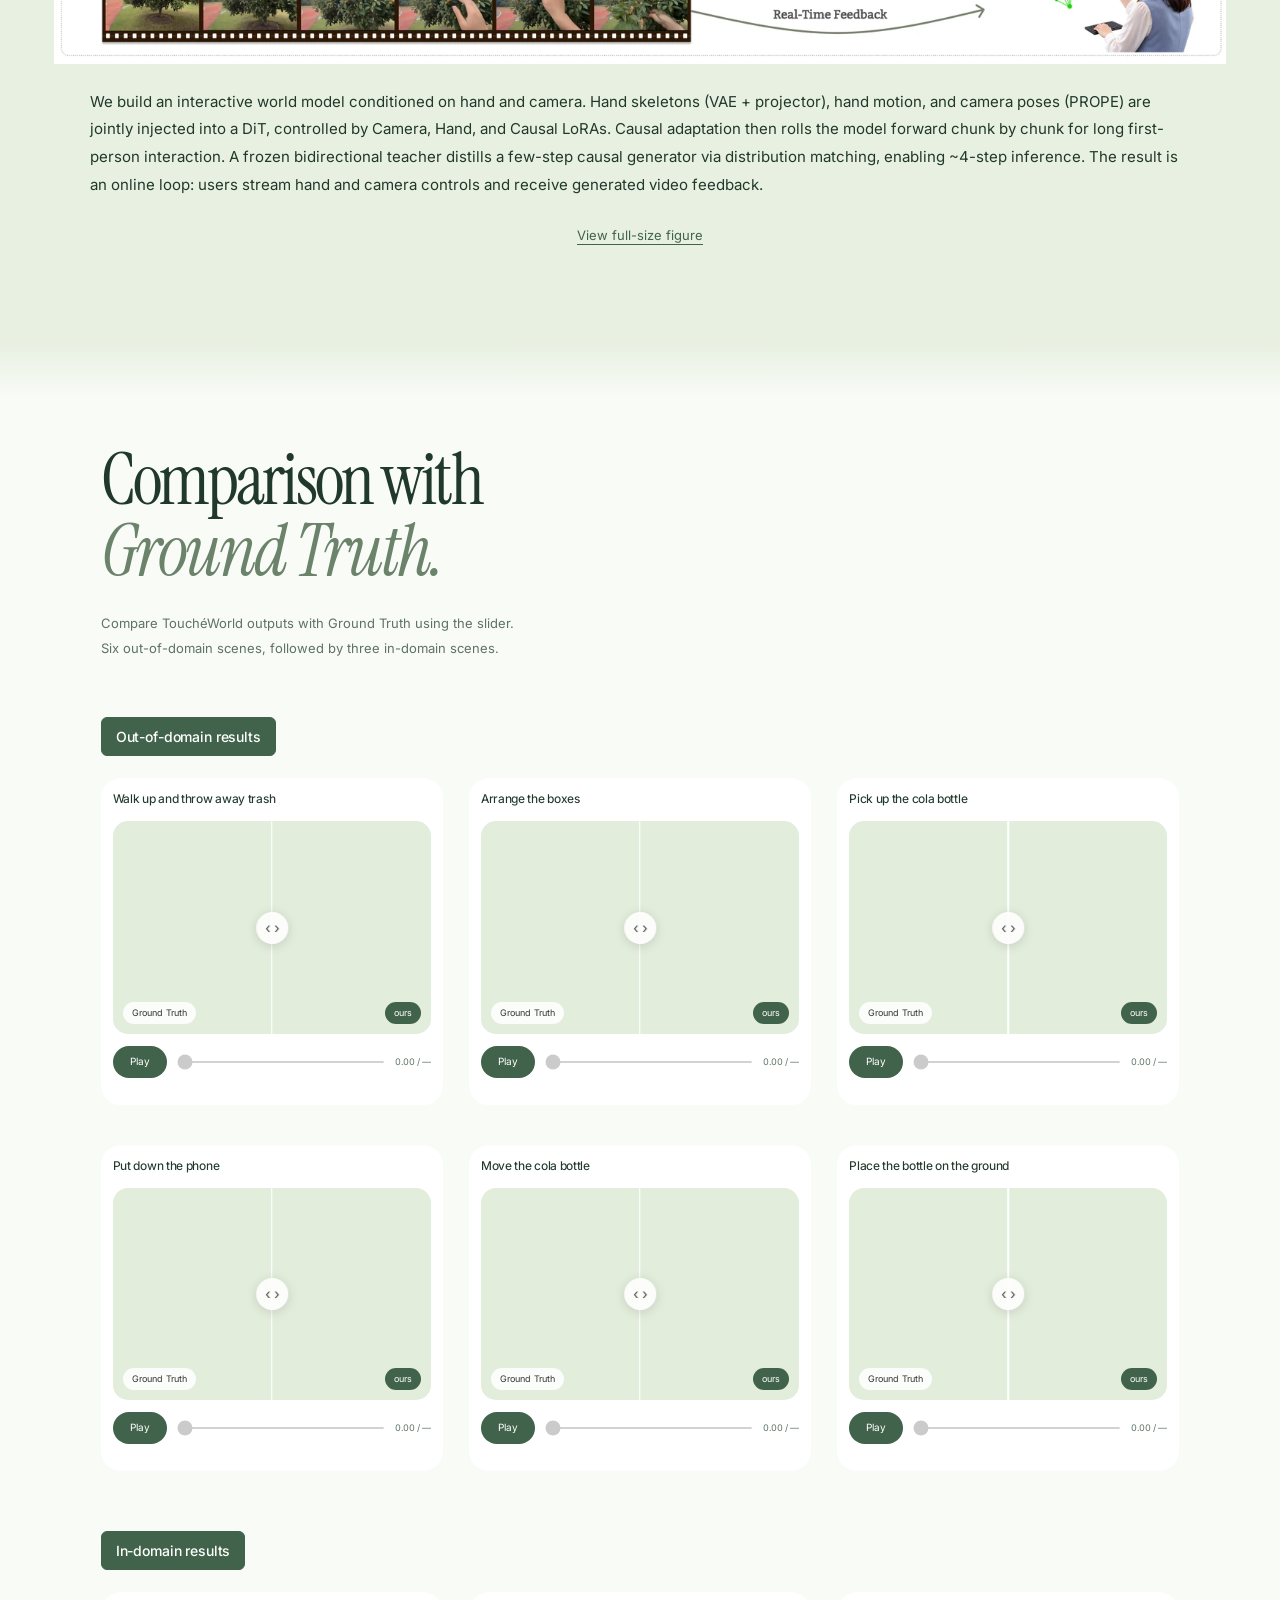
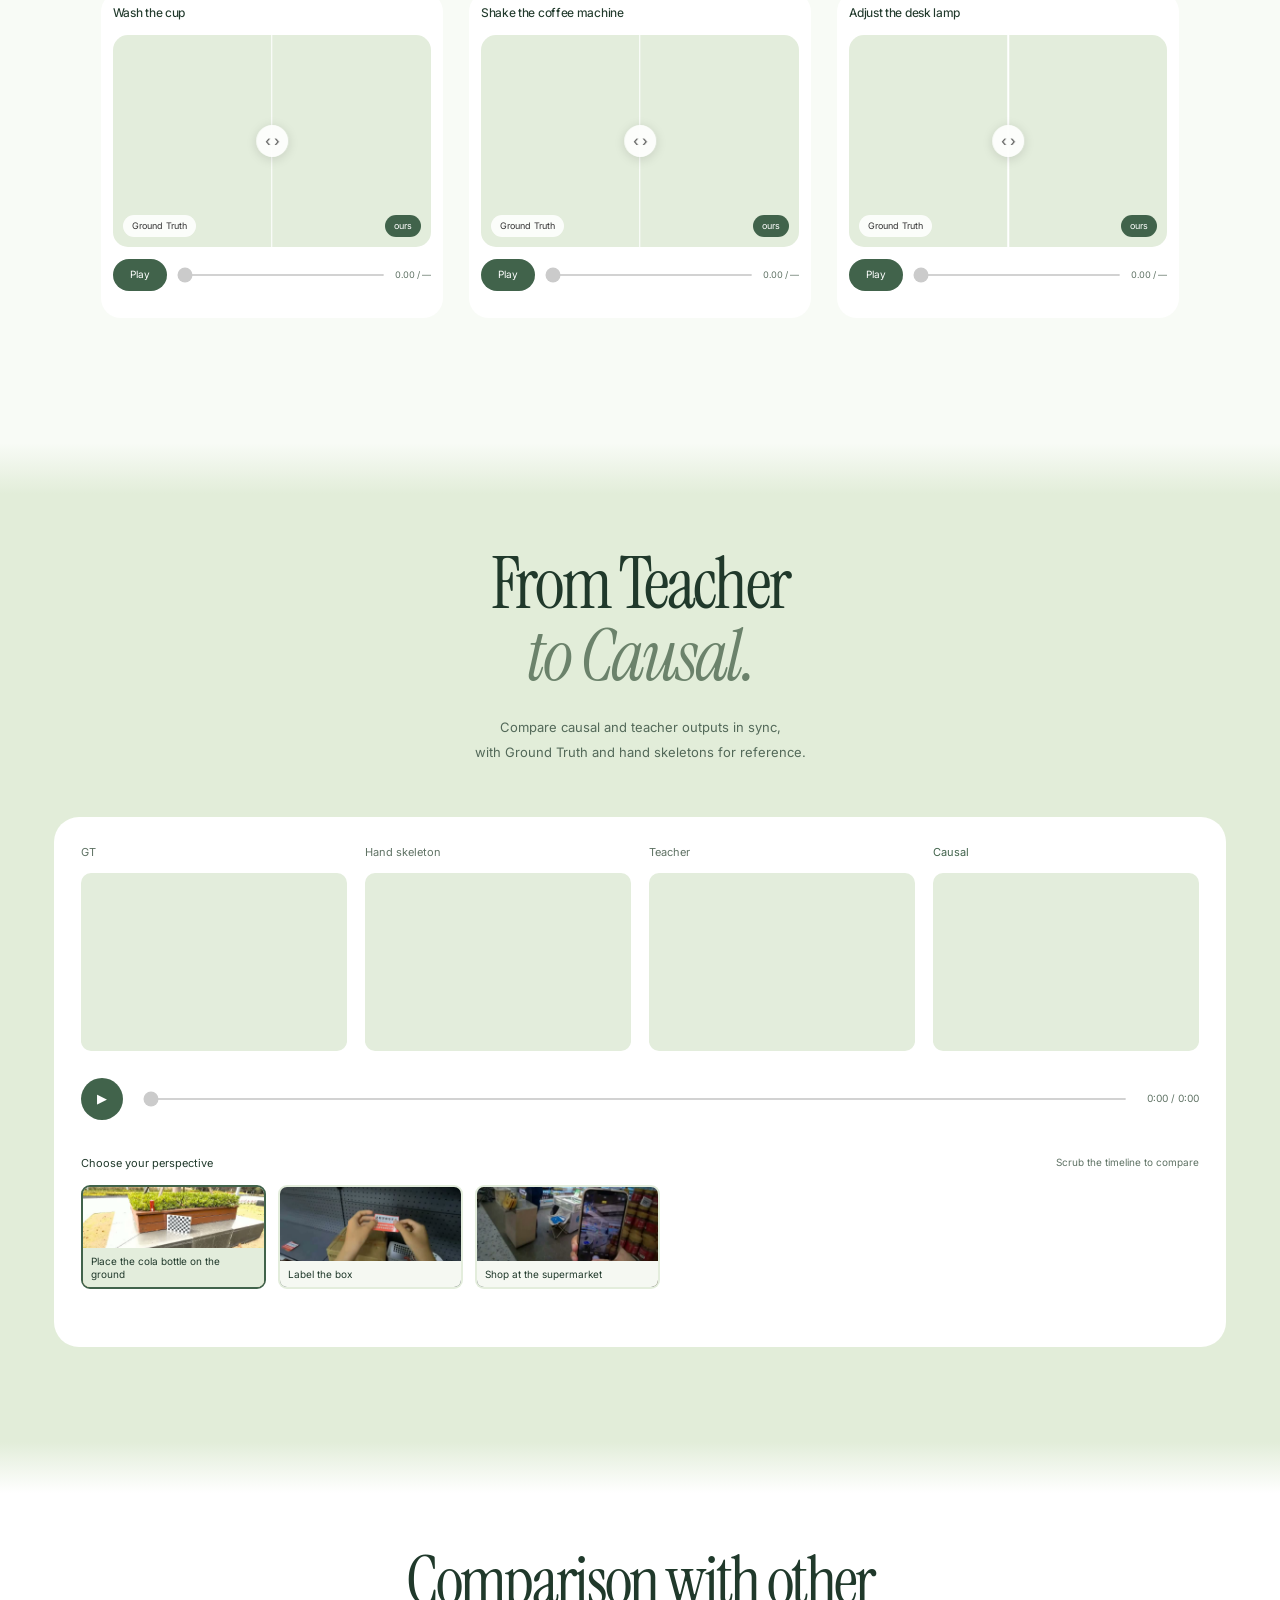
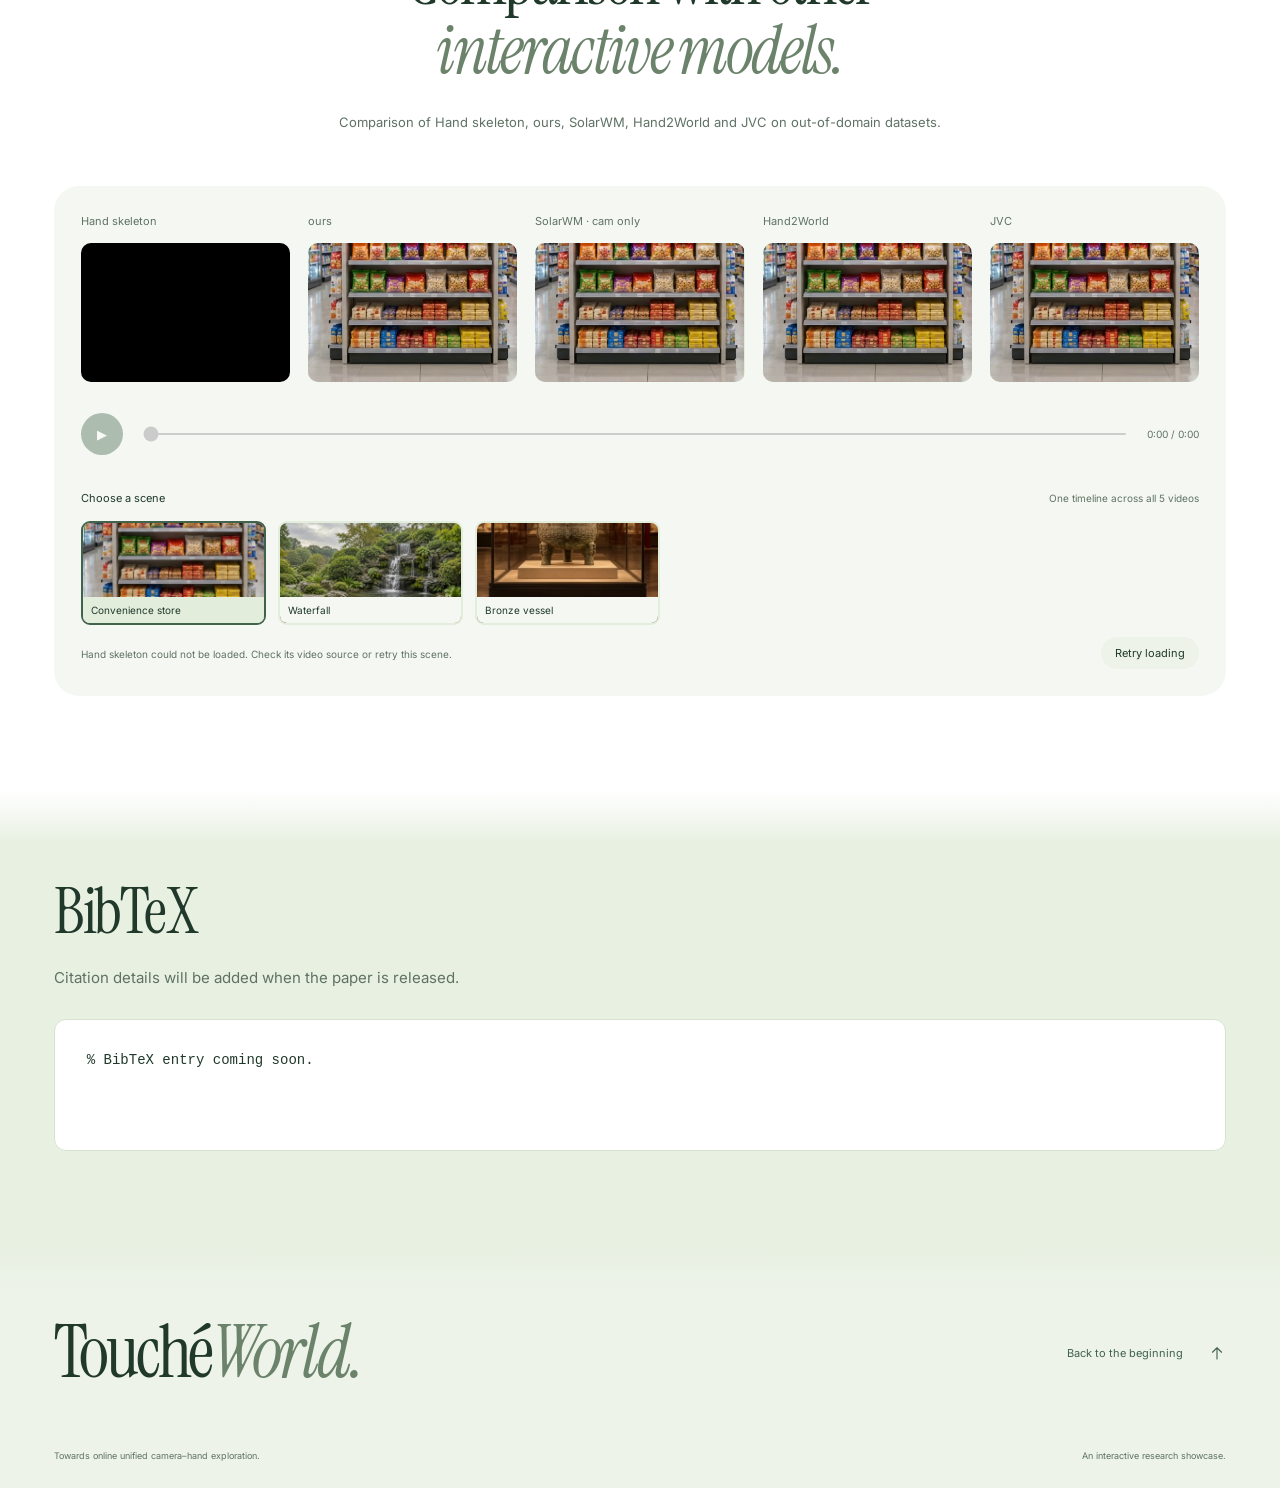
==== commit 917457f9: "style(toucheworld): scale affiliation logos down by ten percent" ====
--- a/index.html
+++ b/index.html
@@ -7,8 +7,8 @@
     <meta name="description" content="TouchéWorld: Towards Online Unified Camera–Hand Exploration in Generative Worlds. Explore the interactive scene and synchronized video comparisons." />
     <title>TouchéWorld — Towards Online Unified Camera–Hand Exploration in Generative Worlds</title>
     <link rel="preload" as="image" href="./assets/research/hero-landscape-poster.jpg" fetchpriority="high" />
-    <script type="module" crossorigin src="./assets/app/index-CmTicgnZ.js"></script>
-    <link rel="stylesheet" crossorigin href="./assets/app/index-0kOr6duc.css">
+    <script type="module" crossorigin src="./assets/app/index-ZJVh4w_z.js"></script>
+    <link rel="stylesheet" crossorigin href="./assets/app/index-D329LBKy.css">
   </head>
   <body>
     <div id="root"></div>
--- a/assets/app/index-D329LBKy.css
+++ b/assets/app/index-D329LBKy.css
@@ -0,0 +1 @@
+.scene-interaction{position:absolute;inset:0;z-index:1;overflow:hidden;pointer-events:none;contain:layout paint}.scene-filter-definitions{position:absolute;width:0;height:0;overflow:hidden;pointer-events:none}.scene-pollen{position:absolute;inset:0;width:100%;height:100%;pointer-events:none}.tactile-text{position:relative}.tactile-original{display:inline}.tactile-text[data-tactile-ready=true]>.tactile-original{opacity:0}.tactile-ink{position:absolute;inset:0;display:block;pointer-events:none;perspective:700px;perspective-origin:50% 50%;transform-origin:50% 50%;will-change:transform}.tactile-glyph{position:absolute;display:block;transform-origin:50% 55%;transform-style:preserve-3d;pointer-events:none}.tactile-glyph svg{display:block;overflow:visible;max-width:none}.tactile-glyph text{letter-spacing:0;font-kerning:none}.cinematic-hero h1.tactile-text,.cinematic-hero p.tactile-text{-moz-user-select:none;user-select:none;-webkit-user-select:none}@media(prefers-reduced-motion:reduce){.tactile-ink{perspective:1200px}}.baseline-comparison{min-width:0}.baseline-comparison .baseline-video-scroll{max-width:100%;overflow-x:auto;overscroll-behavior-x:contain;scrollbar-color:var(--comparison-accent) var(--comparison-track);scrollbar-width:thin;padding-bottom:4px}.baseline-comparison .baseline-video-scroll>.videos{grid-template-columns:repeat(var(--baseline-columns, 5),minmax(190px,1fr));min-width:calc(var(--baseline-columns, 5) * 190px + (var(--baseline-columns, 5) - 1) * 18px);gap:18px}.baseline-comparison .baseline-video-scroll:focus-visible{outline:2px solid var(--comparison-accent);outline-offset:5px}.baseline-comparison .baseline-method-label{margin:0 0 13px;color:var(--comparison-muted);font-size:11px;font-weight:400;text-align:left}.baseline-comparison .baseline-feedback{display:flex;align-items:center;gap:16px;min-height:34px}.baseline-comparison .sync-status{flex:1}.baseline-retry{margin-top:12px;padding:8px 14px;border:0;border-radius:100px;background:var(--comparison-field);color:var(--comparison-ink);font-size:11px}.baseline-retry:hover{background:var(--comparison-selection)}.baseline-retry:focus-visible{outline:2px solid var(--comparison-accent);outline-offset:3px}@media(max-width:620px){.baseline-comparison .baseline-method-label{margin-bottom:8px;font-size:10px}.baseline-comparison .baseline-feedback{align-items:flex-start;gap:10px}.baseline-retry{flex:0 0 auto;margin-top:8px;font-size:10px}}.method-section.baseline-section{background:var(--comparison-field)}.baseline-section .method-heading h2{max-width:1000px;margin-inline:auto;font-size:clamp(38px,5.2vw,76px);line-height:1.04;overflow-wrap:break-word}.baseline-section .method-heading>p:last-child{max-width:740px}.research-introduction{--research-paper: #ffffff;--research-ground: #f5f8f2;--research-ink: #20392b;--research-accent: #41634b;--research-accent-hover: #2f4f39;color:var(--research-ink);background:var(--research-paper);font-family:Inter,Arial,sans-serif}.research-abstract{padding:76px var(--page-padding, 24px) 84px}.research-introduction .research-heading{margin:0 auto 34px;font-family:"Instrument Serif",Georgia,serif;font-size:clamp(52px,5vw,64px);font-weight:400;line-height:1.04;letter-spacing:-.035em;text-align:center}.research-abstract-copy{max-width:900px;margin-inline:auto;font-size:16px;line-height:1.85;overflow-wrap:break-word}.research-abstract-copy p{margin:0}.research-abstract-copy p+p{margin-top:22px}.research-overview{padding:80px var(--page-padding, 24px) 86px;background:var(--research-ground)}.research-overview .research-heading{margin-bottom:40px}.research-overview-figure{width:100%;max-width:1280px;margin:0 auto}.research-figure-link{display:block}.research-overview-figure img{display:block;width:100%;max-width:100%;height:auto;-o-object-fit:contain;object-fit:contain}.research-overview-figure figcaption{max-width:1100px;margin:24px auto 0;font-size:15px;line-height:1.85;text-align:left;overflow-wrap:break-word}.research-figure-actions{margin-top:15px;text-align:center}.research-full-size{display:inline-flex;align-items:center;min-height:44px;color:var(--research-accent);font-size:13px;line-height:1.5;text-decoration:underline;text-underline-offset:4px}.research-full-size:hover{color:var(--research-accent-hover)}.research-introduction a:focus-visible{outline:2px solid var(--research-accent);outline-offset:6px}@media(max-width:620px){.research-abstract{padding:55px 20px 62px}.research-introduction .research-heading{margin-bottom:28px;font-size:52px}.research-abstract-copy{font-size:15.5px;line-height:1.82}.research-abstract-copy p+p{margin-top:21px}.research-overview{padding:60px 20px 58px}.research-overview .research-heading{margin-bottom:30px}.research-overview-figure figcaption{margin-top:20px;line-height:1.8}.research-figure-actions{margin-top:12px}}.bibtex-section{--bibtex-paper: var(--section-paper, #ffffff);--bibtex-ground: #f5f8f2;--bibtex-ink: #20392b;--bibtex-muted: #5f7264;padding:88px var(--page-padding, 24px) 96px;background:var(--bibtex-paper);color:var(--bibtex-ink);font-family:Inter,Arial,sans-serif}.bibtex-section .bibtex-inner{width:100%;max-width:1190px;min-width:0;margin-inline:auto}.bibtex-section .bibtex-intro h2{margin:0;font-family:"Instrument Serif",Georgia,serif;font-size:clamp(44px,5vw,64px);font-weight:400;line-height:1.04;letter-spacing:-.035em}.bibtex-section .bibtex-intro p{max-width:680px;margin:18px 0 0;color:var(--bibtex-muted);font-size:15px;line-height:1.8;overflow-wrap:break-word}.bibtex-section .bibtex-code{display:block;max-width:100%;min-width:0;min-height:132px;margin:28px 0 0;padding:28px 32px;overflow-x:auto;border:1px solid #d7e3d1;border-radius:12px;background:var(--bibtex-paper);color:var(--bibtex-ink);font-family:ui-monospace,SFMono-Regular,Consolas,Liberation Mono,monospace;font-size:14px;line-height:1.8;white-space:pre;-moz-tab-size:2;-o-tab-size:2;tab-size:2}.bibtex-section .bibtex-code code{font:inherit;color:inherit}@media(max-width:620px){.bibtex-section{padding:60px 20px 68px}.bibtex-section .bibtex-intro h2{font-size:44px}.bibtex-section .bibtex-intro p{margin-top:15px;font-size:14px}.bibtex-section .bibtex-code{min-height:120px;margin-top:24px;padding:22px 20px;font-size:13px}}.wipe-results-groups{display:block}.wipe-results-groups>.wipe-domain-group{min-width:0}.wipe-results-groups>.wipe-domain-group+.wipe-domain-group{margin-top:60px}.wipe-results-groups .wipe-domain-title{display:inline-flex;max-width:100%;margin:0 0 22px;padding:8px 14px;border:1px solid var(--comparison-accent);border-radius:6px;background:var(--comparison-accent);color:var(--comparison-paper);font-family:Inter,Arial,sans-serif;font-size:14px;font-weight:500;line-height:1.5;letter-spacing:-.01em}@media(max-width:620px){.wipe-results-groups>.wipe-domain-group+.wipe-domain-group{margin-top:48px}.wipe-results-groups .wipe-domain-title{margin-bottom:18px;padding:7px 12px;font-size:13px}}@font-face{font-family:"Instrument Serif";font-style:normal;font-weight:400;font-display:swap;src:url(./instrument-serif-regular-latin-ext-C2je3j2s.woff2) format("woff2");unicode-range:U+0100-02BA,U+02BD-02C5,U+02C7-02CC,U+02CE-02D7,U+02DD-02FF,U+0304,U+0308,U+0329,U+1D00-1DBF,U+1E00-1E9F,U+1EF2-1EFF,U+2020,U+20A0-20AB,U+20AD-20C4,U+2113,U+2C60-2C7F,U+A720-A7FF}@font-face{font-family:"Instrument Serif";font-style:italic;font-weight:400;font-display:swap;src:url(./instrument-serif-italic-latin-ext-C9HzH3YL.woff2) format("woff2");unicode-range:U+0100-02BA,U+02BD-02C5,U+02C7-02CC,U+02CE-02D7,U+02DD-02FF,U+0304,U+0308,U+0329,U+1D00-1DBF,U+1E00-1E9F,U+1EF2-1EFF,U+2020,U+20A0-20AB,U+20AD-20C4,U+2113,U+2C60-2C7F,U+A720-A7FF}@font-face{font-family:"Instrument Serif";font-style:normal;font-weight:400;font-display:swap;src:url(./instrument-serif-regular-latin-DnYpCC2O.woff2) format("woff2");unicode-range:U+0000-00FF,U+0131,U+0152-0153,U+02BB-02BC,U+02C6,U+02DA,U+02DC,U+0304,U+0308,U+0329,U+2000-206F,U+20AC,U+2122,U+2191,U+2193,U+2212,U+2215,U+FEFF,U+FFFD}@font-face{font-family:"Instrument Serif";font-style:italic;font-weight:400;font-display:swap;src:url(./instrument-serif-italic-latin-DKMiL14s.woff2) format("woff2");unicode-range:U+0000-00FF,U+0131,U+0152-0153,U+02BB-02BC,U+02C6,U+02DA,U+02DC,U+0304,U+0308,U+0329,U+2000-206F,U+20AC,U+2122,U+2191,U+2193,U+2212,U+2215,U+FEFF,U+FFFD}@font-face{font-family:Inter;font-style:normal;font-weight:400 700;font-display:swap;src:url(./inter-variable-latin-ext-DO1Apj_S.woff2) format("woff2");unicode-range:U+0100-02BA,U+02BD-02C5,U+02C7-02CC,U+02CE-02D7,U+02DD-02FF,U+0304,U+0308,U+0329,U+1D00-1DBF,U+1E00-1E9F,U+1EF2-1EFF,U+2020,U+20A0-20AB,U+20AD-20C4,U+2113,U+2C60-2C7F,U+A720-A7FF}@font-face{font-family:Inter;font-style:normal;font-weight:400 700;font-display:swap;src:url(./inter-variable-latin-Dx4kXJAl.woff2) format("woff2");unicode-range:U+0000-00FF,U+0131,U+0152-0153,U+02BB-02BC,U+02C6,U+02DA,U+02DC,U+0304,U+0308,U+0329,U+2000-206F,U+20AC,U+2122,U+2191,U+2193,U+2212,U+2215,U+FEFF,U+FFFD}*,:before,:after{--tw-border-spacing-x: 0;--tw-border-spacing-y: 0;--tw-translate-x: 0;--tw-translate-y: 0;--tw-rotate: 0;--tw-skew-x: 0;--tw-skew-y: 0;--tw-scale-x: 1;--tw-scale-y: 1;--tw-pan-x: ;--tw-pan-y: ;--tw-pinch-zoom: ;--tw-scroll-snap-strictness: proximity;--tw-gradient-from-position: ;--tw-gradient-via-position: ;--tw-gradient-to-position: ;--tw-ordinal: ;--tw-slashed-zero: ;--tw-numeric-figure: ;--tw-numeric-spacing: ;--tw-numeric-fraction: ;--tw-ring-inset: ;--tw-ring-offset-width: 0px;--tw-ring-offset-color: #fff;--tw-ring-color: rgb(59 130 246 / .5);--tw-ring-offset-shadow: 0 0 #0000;--tw-ring-shadow: 0 0 #0000;--tw-shadow: 0 0 #0000;--tw-shadow-colored: 0 0 #0000;--tw-blur: ;--tw-brightness: ;--tw-contrast: ;--tw-grayscale: ;--tw-hue-rotate: ;--tw-invert: ;--tw-saturate: ;--tw-sepia: ;--tw-drop-shadow: ;--tw-backdrop-blur: ;--tw-backdrop-brightness: ;--tw-backdrop-contrast: ;--tw-backdrop-grayscale: ;--tw-backdrop-hue-rotate: ;--tw-backdrop-invert: ;--tw-backdrop-opacity: ;--tw-backdrop-saturate: ;--tw-backdrop-sepia: ;--tw-contain-size: ;--tw-contain-layout: ;--tw-contain-paint: ;--tw-contain-style: }::backdrop{--tw-border-spacing-x: 0;--tw-border-spacing-y: 0;--tw-translate-x: 0;--tw-translate-y: 0;--tw-rotate: 0;--tw-skew-x: 0;--tw-skew-y: 0;--tw-scale-x: 1;--tw-scale-y: 1;--tw-pan-x: ;--tw-pan-y: ;--tw-pinch-zoom: ;--tw-scroll-snap-strictness: proximity;--tw-gradient-from-position: ;--tw-gradient-via-position: ;--tw-gradient-to-position: ;--tw-ordinal: ;--tw-slashed-zero: ;--tw-numeric-figure: ;--tw-numeric-spacing: ;--tw-numeric-fraction: ;--tw-ring-inset: ;--tw-ring-offset-width: 0px;--tw-ring-offset-color: #fff;--tw-ring-color: rgb(59 130 246 / .5);--tw-ring-offset-shadow: 0 0 #0000;--tw-ring-shadow: 0 0 #0000;--tw-shadow: 0 0 #0000;--tw-shadow-colored: 0 0 #0000;--tw-blur: ;--tw-brightness: ;--tw-contrast: ;--tw-grayscale: ;--tw-hue-rotate: ;--tw-invert: ;--tw-saturate: ;--tw-sepia: ;--tw-drop-shadow: ;--tw-backdrop-blur: ;--tw-backdrop-brightness: ;--tw-backdrop-contrast: ;--tw-backdrop-grayscale: ;--tw-backdrop-hue-rotate: ;--tw-backdrop-invert: ;--tw-backdrop-opacity: ;--tw-backdrop-saturate: ;--tw-backdrop-sepia: ;--tw-contain-size: ;--tw-contain-layout: ;--tw-contain-paint: ;--tw-contain-style: }*,:before,:after{box-sizing:border-box;border-width:0;border-style:solid;border-color:#e5e7eb}:before,:after{--tw-content: ""}html,:host{line-height:1.5;-webkit-text-size-adjust:100%;-moz-tab-size:4;-o-tab-size:4;tab-size:4;font-family:Inter,Arial,sans-serif;font-feature-settings:normal;font-variation-settings:normal;-webkit-tap-highlight-color:transparent}body{margin:0;line-height:inherit}hr{height:0;color:inherit;border-top-width:1px}abbr:where([title]){-webkit-text-decoration:underline dotted;text-decoration:underline dotted}h1,h2,h3,h4,h5,h6{font-size:inherit;font-weight:inherit}a{color:inherit;text-decoration:inherit}b,strong{font-weight:bolder}code,kbd,samp,pre{font-family:ui-monospace,SFMono-Regular,Menlo,Monaco,Consolas,Liberation Mono,Courier New,monospace;font-feature-settings:normal;font-variation-settings:normal;font-size:1em}small{font-size:80%}sub,sup{font-size:75%;line-height:0;position:relative;vertical-align:baseline}sub{bottom:-.25em}sup{top:-.5em}table{text-indent:0;border-color:inherit;border-collapse:collapse}button,input,optgroup,select,textarea{font-family:inherit;font-feature-settings:inherit;font-variation-settings:inherit;font-size:100%;font-weight:inherit;line-height:inherit;letter-spacing:inherit;color:inherit;margin:0;padding:0}button,select{text-transform:none}button,input:where([type=button]),input:where([type=reset]),input:where([type=submit]){-webkit-appearance:button;background-color:transparent;background-image:none}:-moz-focusring{outline:auto}:-moz-ui-invalid{box-shadow:none}progress{vertical-align:baseline}::-webkit-inner-spin-button,::-webkit-outer-spin-button{height:auto}[type=search]{-webkit-appearance:textfield;outline-offset:-2px}::-webkit-search-decoration{-webkit-appearance:none}::-webkit-file-upload-button{-webkit-appearance:button;font:inherit}summary{display:list-item}blockquote,dl,dd,h1,h2,h3,h4,h5,h6,hr,figure,p,pre{margin:0}fieldset{margin:0;padding:0}legend{padding:0}ol,ul,menu{list-style:none;margin:0;padding:0}dialog{padding:0}textarea{resize:vertical}input::-moz-placeholder,textarea::-moz-placeholder{opacity:1;color:#9ca3af}input::placeholder,textarea::placeholder{opacity:1;color:#9ca3af}button,[role=button]{cursor:pointer}:disabled{cursor:default}img,svg,video,canvas,audio,iframe,embed,object{display:block;vertical-align:middle}img,video{max-width:100%;height:auto}[hidden]:where(:not([hidden=until-found])){display:none}.\!visible{visibility:visible!important}.visible{visibility:visible}.fixed{position:fixed}.relative{position:relative}.z-10{z-index:10}.mx-auto{margin-left:auto;margin-right:auto}.flex{display:flex}.grid{display:grid}.hidden{display:none}.w-full{width:100%}.max-w-7xl{max-width:80rem}.transform{transform:translate(var(--tw-translate-x),var(--tw-translate-y)) rotate(var(--tw-rotate)) skew(var(--tw-skew-x)) skewY(var(--tw-skew-y)) scaleX(var(--tw-scale-x)) scaleY(var(--tw-scale-y))}.resize{resize:both}.columns-1{-moz-columns:1;columns:1}.flex-col{flex-direction:column}.items-end{align-items:flex-end}.items-center{align-items:center}.justify-between{justify-content:space-between}.overflow-hidden{overflow:hidden}.px-6{padding-left:1.5rem;padding-right:1.5rem}.text-center{text-align:center}.shadow{--tw-shadow: 0 1px 3px 0 rgb(0 0 0 / .1), 0 1px 2px -1px rgb(0 0 0 / .1);--tw-shadow-colored: 0 1px 3px 0 var(--tw-shadow-color), 0 1px 2px -1px var(--tw-shadow-color);box-shadow:var(--tw-ring-offset-shadow, 0 0 #0000),var(--tw-ring-shadow, 0 0 #0000),var(--tw-shadow)}.outline{outline-style:solid}.blur{--tw-blur: blur(8px);filter:var(--tw-blur) var(--tw-brightness) var(--tw-contrast) var(--tw-grayscale) var(--tw-hue-rotate) var(--tw-invert) var(--tw-saturate) var(--tw-sepia) var(--tw-drop-shadow)}.drop-shadow{--tw-drop-shadow: drop-shadow(0 1px 2px rgb(0 0 0 / .1)) drop-shadow(0 1px 1px rgb(0 0 0 / .06));filter:var(--tw-blur) var(--tw-brightness) var(--tw-contrast) var(--tw-grayscale) var(--tw-hue-rotate) var(--tw-invert) var(--tw-saturate) var(--tw-sepia) var(--tw-drop-shadow)}.invert{--tw-invert: invert(100%);filter:var(--tw-blur) var(--tw-brightness) var(--tw-contrast) var(--tw-grayscale) var(--tw-hue-rotate) var(--tw-invert) var(--tw-saturate) var(--tw-sepia) var(--tw-drop-shadow)}.\!filter{filter:var(--tw-blur) var(--tw-brightness) var(--tw-contrast) var(--tw-grayscale) var(--tw-hue-rotate) var(--tw-invert) var(--tw-saturate) var(--tw-sepia) var(--tw-drop-shadow)!important}.filter{filter:var(--tw-blur) var(--tw-brightness) var(--tw-contrast) var(--tw-grayscale) var(--tw-hue-rotate) var(--tw-invert) var(--tw-saturate) var(--tw-sepia) var(--tw-drop-shadow)}:root{font-family:Inter,Arial,sans-serif;color:#101010;background:#fff;font-synthesis:none;--ink: #101010;--muted: #6f6f6f;--page-padding: clamp(20px, 4.2vw, 72px)}*{box-sizing:border-box}html{scroll-behavior:smooth;scroll-padding-top:24px}body{margin:0;min-width:320px}button,input,select{font:inherit}button,a{-webkit-tap-highlight-color:transparent}button,select{cursor:pointer}button:disabled{cursor:default}a{color:inherit;text-decoration:none}button:focus-visible,a:focus-visible,input:focus-visible,select:focus-visible{outline:2px solid #527b66;outline-offset:5px}::-moz-selection{background:#dce8df}::selection{background:#dce8df}.scroll-progress{position:fixed;z-index:100;height:2px;inset:0 0 auto;background:#171717;transform-origin:left;transform:scaleX(0);pointer-events:none}.cinematic-hero{min-height:max(960px,100svh);display:flex;flex-direction:column;isolation:isolate;background:#fff}.hero-background{position:absolute;inset:300px 0 0;z-index:-1;background:#f2f0eb;overflow:hidden}.hero-background video,.hero-background .hero-poster{position:absolute;inset:0;width:100%;height:100%;max-width:none;-o-object-fit:cover;object-fit:cover;-o-object-position:center 56%;object-position:center 56%}.hero-background video{opacity:0;transition:opacity .35s ease}.video-wash{position:absolute;inset:-1px;background:linear-gradient(180deg,#fff,#fffffff5 9%,#ffffffa3 35%,#ffffff14 68%,#ffffff52,#fff)}.site-nav{padding:24px 0;width:calc(100% - 64px);gap:24px}.wordmark{font-family:"Instrument Serif",Georgia,serif;font-size:34px;line-height:1;letter-spacing:-1.1px;white-space:nowrap}.brand-dot{color:#909090}.nav-links{gap:31px;padding-left:12px}.nav-links a{padding:10px 0;font-size:13px;color:#6f6f6f;transition:color .25s}.nav-links a.active,.nav-links a:hover{color:#000}.nav-tools{display:flex;align-items:center;gap:10px}.nav-cta{display:inline-flex;align-items:center;justify-content:center;gap:18px;min-height:43px;padding:12px 22px;color:#fff;background:#101010;border-radius:100px;font-size:12px;transition:transform .3s}.nav-cta:hover{transform:scale(1.03)}.hand-toggle{display:flex;justify-content:center;align-items:center;gap:9px;min-height:43px;padding:10px 18px;border:1px solid #dededb;border-radius:100px;background:#fff9;font-size:12px;white-space:nowrap;transition:background .25s,transform .25s}.hand-toggle:hover{background:#fff;transform:translateY(-2px)}.hand-toggle[aria-pressed=true]:after{content:"";width:5px;height:5px;background:#5b7f68;border-radius:50%}.hero-copy{padding-top:64px;width:100%;max-width:1280px}.hero-copy h1{margin:0;font-family:"Instrument Serif",Georgia,serif;font-size:clamp(76px,10.5vw,152px);font-weight:400;letter-spacing:-.052em;line-height:.98}.hero-copy h1 em{font-weight:400;color:#777570}.paper-title{max-width:900px;margin:27px 0 0;font-size:clamp(18px,1.8vw,24px);font-weight:400;line-height:1.45;letter-spacing:-.055em}.hero-description{max-width:660px;margin:17px 0 0;color:#6f6f6f;font-size:15px;line-height:1.7;letter-spacing:-.025em}.hero-description.paper-credits{max-width:960px;width:100%;margin-top:28px}.affiliation-filters{position:absolute}.paper-affiliations{display:grid;grid-template-columns:minmax(0,.85fr) minmax(0,.95fr) minmax(0,1.12fr) minmax(0,1.08fr);align-items:center;gap:clamp(5px,2vw,26px);max-width:840px;margin:0 auto;padding:0;list-style:none}.affiliation-logo{display:block;width:79.2%;height:clamp(22.5px,5.58vw,45px);margin-inline:auto}.hero-actions{margin-top:31px;display:flex;flex-direction:column;align-items:center;gap:20px}.primary-button{min-height:59px;padding:17px 32px;display:inline-flex;justify-content:center;align-items:center;gap:24px;background:#101010;border:0;border-radius:100px;color:#fff;font-size:13px;transition:transform .35s cubic-bezier(.2,.7,.3,1)}.primary-button:hover{transform:scale(1.03)}.primary-button:active{transform:scale(.98)}.resource-links{display:flex;gap:10px}.resource-link{display:flex;align-items:center;justify-content:center;gap:9px;min-width:120px;min-height:50px;padding:12px 22px;border:1px solid #00000020;border-radius:100px;background:#ffffff80;backdrop-filter:blur(10px);color:#555;font-size:14px;white-space:nowrap;transition:background .2s,border-color .2s}.resource-link svg{flex-shrink:0}.resource-link:hover{background:#ffffffe6;border-color:#527b6670}.research-credits{max-width:980px;margin-top:23px;color:#555;font-size:10px;line-height:1.9}.research-credits p{margin:0}.research-credits p+p{color:#767676}.hero-bottom{min-height:150px;margin-top:auto;padding:50px 0 40px;width:calc(100% - 64px)}.scroll-link{display:inline-flex;align-items:center;gap:14px;color:#555;font-size:11px}.scroll-link svg{transition:transform .3s}.scroll-link:hover svg{transform:translateY(4px) rotate(90deg)!important}.cursor-note{color:#565656;font-size:11px;line-height:1.7}.cursor-note>span:first-child{display:inline-block;width:5px;height:5px;margin:0 8px 2px 0;border-radius:50%;background:#7d9383}.note-indent{padding-left:13px}.hero-bottom-tools{display:flex;align-items:center;gap:27px}.background-toggle{display:grid;place-items:center;width:34px;height:34px;border:1px solid #00000024;border-radius:50%;color:#555;background:#ffffff70;backdrop-filter:blur(10px);font-size:11px;transition:transform .25s}.background-toggle:hover{transform:scale(1.08)}.section-space{padding:112px var(--page-padding)}.section-inner{max-width:1440px;margin:0 auto}.section-intro{text-align:center;margin:0 auto 48px}.section-intro h2,.section-head h2,.method-heading h2{font-family:"Instrument Serif",Georgia,serif;font-size:clamp(52px,5.6vw,84px);font-weight:400;line-height:1;letter-spacing:-.04em;margin:0}.section-intro h2 em,.section-head h2 em{color:#8c8b86}.section-intro>p:last-child{margin:21px auto 0;max-width:550px;color:#777;font-size:14px;line-height:1.8}.showcase-section{padding-top:66px;padding-bottom:90px;background:var(--comparison-field);color:var(--comparison-ink)}.showcase-section .section-intro h2 em{color:var(--comparison-soft-ink)}.showcase-section .section-intro>p:last-child{color:var(--comparison-muted)}.showcase-player{max-width:1190px;margin:0 auto}.showcase-player video{width:100%;height:auto;aspect-ratio:16 / 9;-o-object-fit:contain;object-fit:contain;background:var(--comparison-selection);border-radius:24px}.showcase-player figcaption{display:flex;justify-content:space-between;align-items:center;gap:20px;padding-top:19px;color:var(--comparison-muted);font-size:10px}.showcase-player figcaption>span:first-child{color:var(--comparison-ink);display:flex;align-items:center;gap:8px}.live-dot{width:5px;height:5px;border-radius:50%;background:var(--comparison-accent)}.wipe-section{padding-top:100px;padding-bottom:125px;background:var(--comparison-ground);color:var(--comparison-ink)}.wipe-section .section-head h2 em{color:var(--comparison-soft-ink)}.wipe-section .section-head>div>p:last-child{color:var(--comparison-muted)}.wipe-section .section-inner{width:92%;max-width:1200px}.section-head{display:flex;align-items:flex-end;justify-content:space-between;gap:40px;margin-bottom:57px}.section-head>div>p:last-child,.method-heading>p:last-child{max-width:650px;margin:24px 0 0;color:#777;font-size:13px;line-height:1.9}.wipe-grid{display:grid;grid-template-columns:repeat(3,minmax(0,1fr));gap:40px 26px}.wipe-grid>section{min-width:0;padding:12px;border-radius:20px;background:var(--comparison-paper);transition:transform .45s}.wipe-grid>section:hover{transform:translateY(-4px)}.wipe-grid h2{margin:0 0 13px;color:var(--comparison-ink);font-size:12px;font-weight:450;letter-spacing:-.025em}.stage{position:relative;aspect-ratio:3/2;overflow:hidden;background:var(--comparison-selection);border-radius:15px;--split: 50%;touch-action:pan-y;isolation:isolate}.stage video{position:absolute;inset:0;width:100%;height:100%;max-width:none;-o-object-fit:contain;object-fit:contain}.stage .gt{clip-path:inset(0 calc(100% - var(--split)) 0 0)}.stage .line{position:absolute;top:0;bottom:0;left:var(--split);width:1.5px;background:#fff;transform:translate(-50%);pointer-events:none}.stage .handle{position:absolute;top:50%;left:50%;width:32px;height:32px;display:grid;place-items:center;transform:translate(-50%,-50%);border-radius:50%;background:#fffd;backdrop-filter:blur(10px);color:#444;font-size:14px;white-space:nowrap;box-shadow:0 2px 12px #0002}.stage .wipe{position:absolute;inset:0;width:100%;height:100%;margin:0;opacity:0;cursor:ew-resize;touch-action:none}.stage:focus-within{outline:2px solid #869b8c;outline-offset:4px}.badge{position:absolute;bottom:10px;padding:5px 9px;border-radius:100px;font-size:9px;line-height:1.3;pointer-events:none;background:#ffffffdb;backdrop-filter:blur(8px);color:#333}.badge.left{left:10px}.badge.right{right:10px;background:var(--comparison-accent);color:var(--comparison-paper)}.controls{display:flex;align-items:center;gap:10px;margin-top:12px}.controls button{min-width:54px;min-height:32px;padding:5px 8px;border-radius:100px;background:var(--comparison-accent);color:var(--comparison-paper);font-size:10px;transition:background .2s}.controls button:hover{background:var(--comparison-accent-hover)}.controls .seek{min-width:0;flex:1;accent-color:var(--comparison-accent);background:var(--comparison-track);height:2px}.controls .time,.wipe-grid .status{color:var(--comparison-muted);font-size:9px;white-space:nowrap;font-variant-numeric:tabular-nums}.wipe-grid .status{min-height:10px;margin-top:5px}.load-error{font-size:13px;color:#8d3c2b}.showcase-section,.wipe-section,.method-section{--comparison-paper: #ffffff;--comparison-ground: #f5f8f2;--comparison-field: #edf3e9;--comparison-ink: #20392b;--comparison-muted: #5f7264;--comparison-soft-ink: #6b826b;--comparison-accent: #41634b;--comparison-accent-hover: #2f4f39;--comparison-selection: #e3eddc;--comparison-track: #d7e3d1}.method-section{background:var(--comparison-ground);color:var(--comparison-ink);padding-block:105px 95px}.method-heading{display:block;margin-bottom:52px;text-align:center}.method-heading h2 em{color:var(--comparison-soft-ink)}.method-heading>p:last-child{color:var(--comparison-muted);margin-inline:auto}.sync-panel{padding:27px;border:0;border-radius:25px;background:var(--comparison-paper)}.videos{display:grid;grid-template-columns:repeat(4,minmax(0,1fr));gap:18px}.videos>div{min-width:0}.videos h2{color:var(--comparison-muted);font-size:11px;font-weight:400;margin:0 0 13px;text-align:left}.videos .featured h2{color:var(--comparison-accent)}.frame{width:100%;aspect-ratio:3/2;border-radius:10px;overflow:hidden;background:var(--comparison-selection)}.frame video{display:block;width:100%;height:100%;-o-object-fit:contain;object-fit:contain}.transport{display:flex;align-items:center;gap:20px;margin:27px 0 35px}.play{width:42px;height:42px;flex:0 0 42px;display:grid;place-items:center;border-radius:50%;background:var(--comparison-accent);color:var(--comparison-paper);font-size:13px;transition:transform .3s,background .2s}.play:hover{transform:scale(1.05);background:var(--comparison-accent-hover)}.play:disabled{opacity:.4}.transport .seek{flex:1;min-width:20px;height:2px;accent-color:var(--comparison-accent);background:var(--comparison-track)}.transport .time{color:var(--comparison-muted);font-size:10px;white-space:nowrap;font-variant-numeric:tabular-nums}.case-heading{display:flex;justify-content:space-between;align-items:center;gap:16px;font-size:10px;color:var(--comparison-muted);margin-bottom:14px}.case-label{margin:0;color:var(--comparison-ink);font-size:11px}.cases{display:flex;flex-wrap:wrap;gap:12px}.case{position:relative;width:clamp(120px,15vw,185px);aspect-ratio:16/9;padding:0;border:2px solid transparent;border-radius:9px;overflow:hidden;background:var(--comparison-selection);transition:border-color .25s,transform .25s}.case:hover{transform:translateY(-3px)}.case[aria-pressed=true]{border-color:var(--comparison-accent)}.case img{width:100%;height:100%;-o-object-fit:cover;object-fit:cover}.case span{position:absolute;inset:auto 0 0;padding:7px 8px 6px;background:var(--comparison-ground);color:var(--comparison-ink);font-size:10px;text-align:left;line-height:1.3;transition:background .2s}.case[aria-pressed=true] span,.case:hover span{background:var(--comparison-selection)}.sync-status{min-height:16px;color:var(--comparison-muted);font-size:10px;margin:15px 0 0}.method-section :is(button,input):focus-visible{outline-color:var(--comparison-accent)}.site-footer{padding:68px var(--page-padding) 26px;background:#fff}.footer-top,.footer-bottom{max-width:1440px;margin:0 auto;display:flex;align-items:center;justify-content:space-between;gap:24px}.footer-wordmark{margin:0;font-family:"Instrument Serif",Georgia,serif;font-size:clamp(44px,5.7vw,80px);line-height:1.05;letter-spacing:-.045em}.footer-wordmark em{color:#96958f}.back-top{display:inline-flex;align-items:center;gap:25px;font-size:11px}.back-top svg{transform:rotate(-90deg)}.footer-bottom{margin-top:57px;color:#999;font-size:9px}.footer-bottom a{color:#717171}@keyframes fade-rise{0%{opacity:0;transform:translateY(20px)}to{opacity:1;transform:translateY(0)}}.animate-fade-rise{animation:fade-rise .8s ease-out both}.animate-fade-rise-delay{animation:fade-rise .8s ease-out .2s both}.animate-fade-rise-delay-2{animation:fade-rise .8s ease-out .4s both}.motion-ready [data-reveal]{opacity:0;transform:translateY(28px);transition:opacity .85s ease,transform .85s cubic-bezier(.2,.7,.3,1)}.motion-ready [data-reveal].is-visible{opacity:1;transform:translateY(0)}@media(max-width:1000px){.site-nav{gap:18px}.nav-links{gap:16px;padding-left:0}.wordmark{font-size:30px}.hero-copy{padding-top:75px}.cinematic-hero{min-height:940px}.wipe-grid{grid-template-columns:repeat(2,minmax(0,1fr))}.wipe-section .section-inner{width:100%}.videos{grid-template-columns:repeat(2,minmax(0,1fr))}.frame{aspect-ratio:3/2}}@media(max-width:620px){:root{--page-padding: 20px}.site-nav{width:calc(100% - 40px);padding:25px 0;gap:12px}.wordmark{font-size:29px}.nav-cta{min-height:36px;padding:10px 15px;font-size:10px;gap:13px}.hand-toggle{min-height:36px;padding:8px 11px;font-size:10px;gap:6px}.hand-toggle svg{width:14px}.cinematic-hero{min-height:max(870px,100svh)}.hero-copy{padding:61px 20px 0}.hero-copy h1{font-size:clamp(61px,16.2vw,98px);line-height:1;letter-spacing:-.06em}.paper-title{font-size:17px;line-height:1.5;margin-top:25px;max-width:360px;letter-spacing:-.035em}.hero-description{font-size:12px;margin-top:17px;max-width:300px}.hero-description.paper-credits{margin-top:23px}.hero-actions{margin-top:27px;gap:18px}.primary-button{font-size:11px;min-height:51px;padding:14px 25px;gap:22px}.resource-links{display:grid;grid-template-columns:repeat(2,minmax(0,1fr));width:min(360px,calc(100vw - 40px));gap:6px}.resource-link{min-width:0;min-height:44px;padding:10px 7px;font-size:11px;gap:5px}.resource-link svg{width:13px;height:13px}.research-credits{max-width:325px;margin-top:22px;font-size:8px;line-height:1.9}.hero-background{top:290px}.hero-background video,.hero-background .hero-poster{-o-object-position:76% center;object-position:76% center}.hero-bottom{width:calc(100% - 40px);padding-bottom:32px;min-height:120px}.cursor-note{display:none}.scroll-link{font-size:10px}.section-space{padding:74px var(--page-padding)}.showcase-section{padding-top:35px}.section-intro{margin-bottom:28px}.section-intro h2,.section-head h2,.method-heading h2{font-size:52px}.section-intro>p:last-child{font-size:12px;max-width:300px;margin-top:17px}.showcase-player video{aspect-ratio:16/9;border-radius:14px}.showcase-player figcaption{font-size:8px;padding-top:12px;gap:10px}.section-head{align-items:flex-start;flex-direction:column;gap:25px;margin-bottom:32px}.section-head>div>p:last-child,.method-heading>p:last-child{font-size:11px;line-height:1.8;margin-top:18px}.wipe-grid{grid-template-columns:minmax(0,1fr);gap:31px}.wipe-grid>section{padding:10px;border-radius:17px}.wipe-grid h2{font-size:12px;margin-bottom:11px}.stage{border-radius:12px}.badge{font-size:9px}.controls{gap:13px}.controls button{min-height:38px;min-width:62px}.controls .time{font-size:9px}.method-heading{margin-bottom:30px}.sync-panel{padding:14px;border-radius:17px}.videos{gap:18px 10px}.videos h2{margin-bottom:8px;font-size:10px}.frame{border-radius:6px}.transport{gap:12px;margin-block:22px 25px}.play{width:35px;height:35px;flex-basis:35px;font-size:11px}.transport .time{font-size:8px}.case-heading>span{display:none}.case-label{font-size:10px}.cases{gap:8px}.case{width:calc((100% - 16px) / 3);min-width:0;border-radius:6px}.case span{padding:5px;font-size:9px}.sync-status{font-size:8px;margin-top:10px}.site-footer{padding-top:48px;padding-bottom:23px}.footer-top{align-items:flex-start;flex-direction:column;gap:25px}.back-top{font-size:10px;gap:20px}.footer-bottom{align-items:flex-start;flex-direction:column;margin-top:37px;gap:8px;font-size:8px}}@media(pointer:coarse){.hand-toggle{display:none}}@media(prefers-reduced-motion:reduce){html{scroll-behavior:auto}*,*:before,*:after{animation-duration:.01ms!important;animation-delay:0ms!important;transition-duration:.01ms!important}.motion-ready [data-reveal]{opacity:1;transform:none}}@media(min-width:640px){.sm\:block{display:block}}@media(min-width:768px){.md\:flex{display:flex}}:root{--section-paper: #ffffff;--section-sage: #edf3e9;--section-mint: #e8f0e2;--section-soft: #f8fbf6;--section-leaf: #e2edd9;--section-fade: clamp(28px, 4vw, 64px)}main>.showcase-section{--section-from: var(--section-paper);--section-to: var(--section-sage)}.research-introduction>.research-abstract{--section-from: var(--section-sage);--section-to: var(--section-paper)}.research-introduction>.research-overview{--section-from: var(--section-paper);--section-to: var(--section-mint)}main>.wipe-section{--section-from: var(--section-mint);--section-to: var(--section-soft)}main>.method-section:not(.baseline-section){--section-from: var(--section-soft);--section-to: var(--section-leaf)}main>.method-section.baseline-section{--section-from: var(--section-leaf);--section-to: var(--section-paper)}main>.bibtex-section{--section-from: var(--section-paper);--section-to: var(--section-mint)}.site-footer{--section-from: var(--section-mint);--section-to: var(--section-sage);color:#20392b}main>.showcase-section,.research-introduction>.research-abstract,.research-introduction>.research-overview,main>.wipe-section,main>.method-section:not(.baseline-section),main>.method-section.baseline-section,main>.bibtex-section,.site-footer{background-color:var(--section-to);background-image:linear-gradient(180deg,var(--section-from) 0,var(--section-to) var(--section-fade))}.baseline-section .sync-panel{background:var(--comparison-ground)}main>.method-section:not(.baseline-section) .method-heading>p:last-child{color:#536959}.site-footer .footer-wordmark em{color:#6b826b}.site-footer .footer-bottom{color:#5f7264}.site-footer .back-top{color:#41634b}
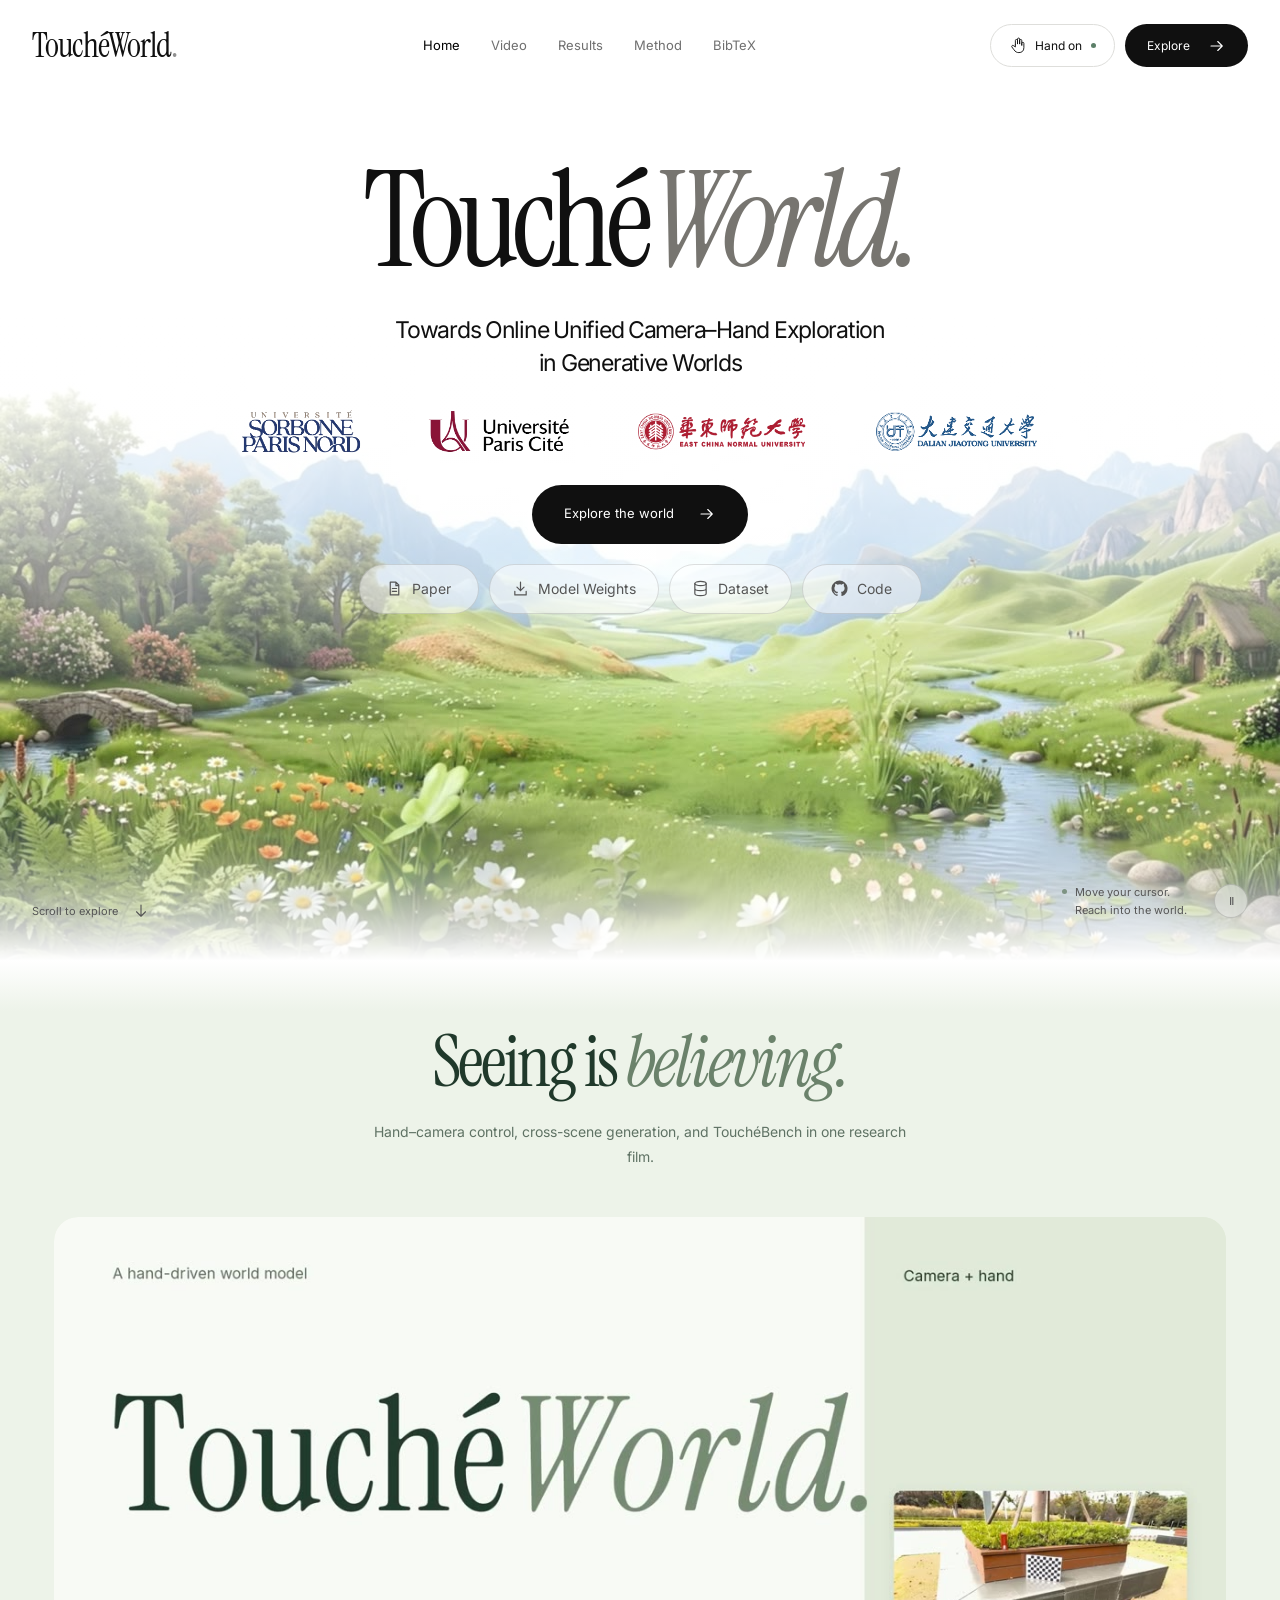
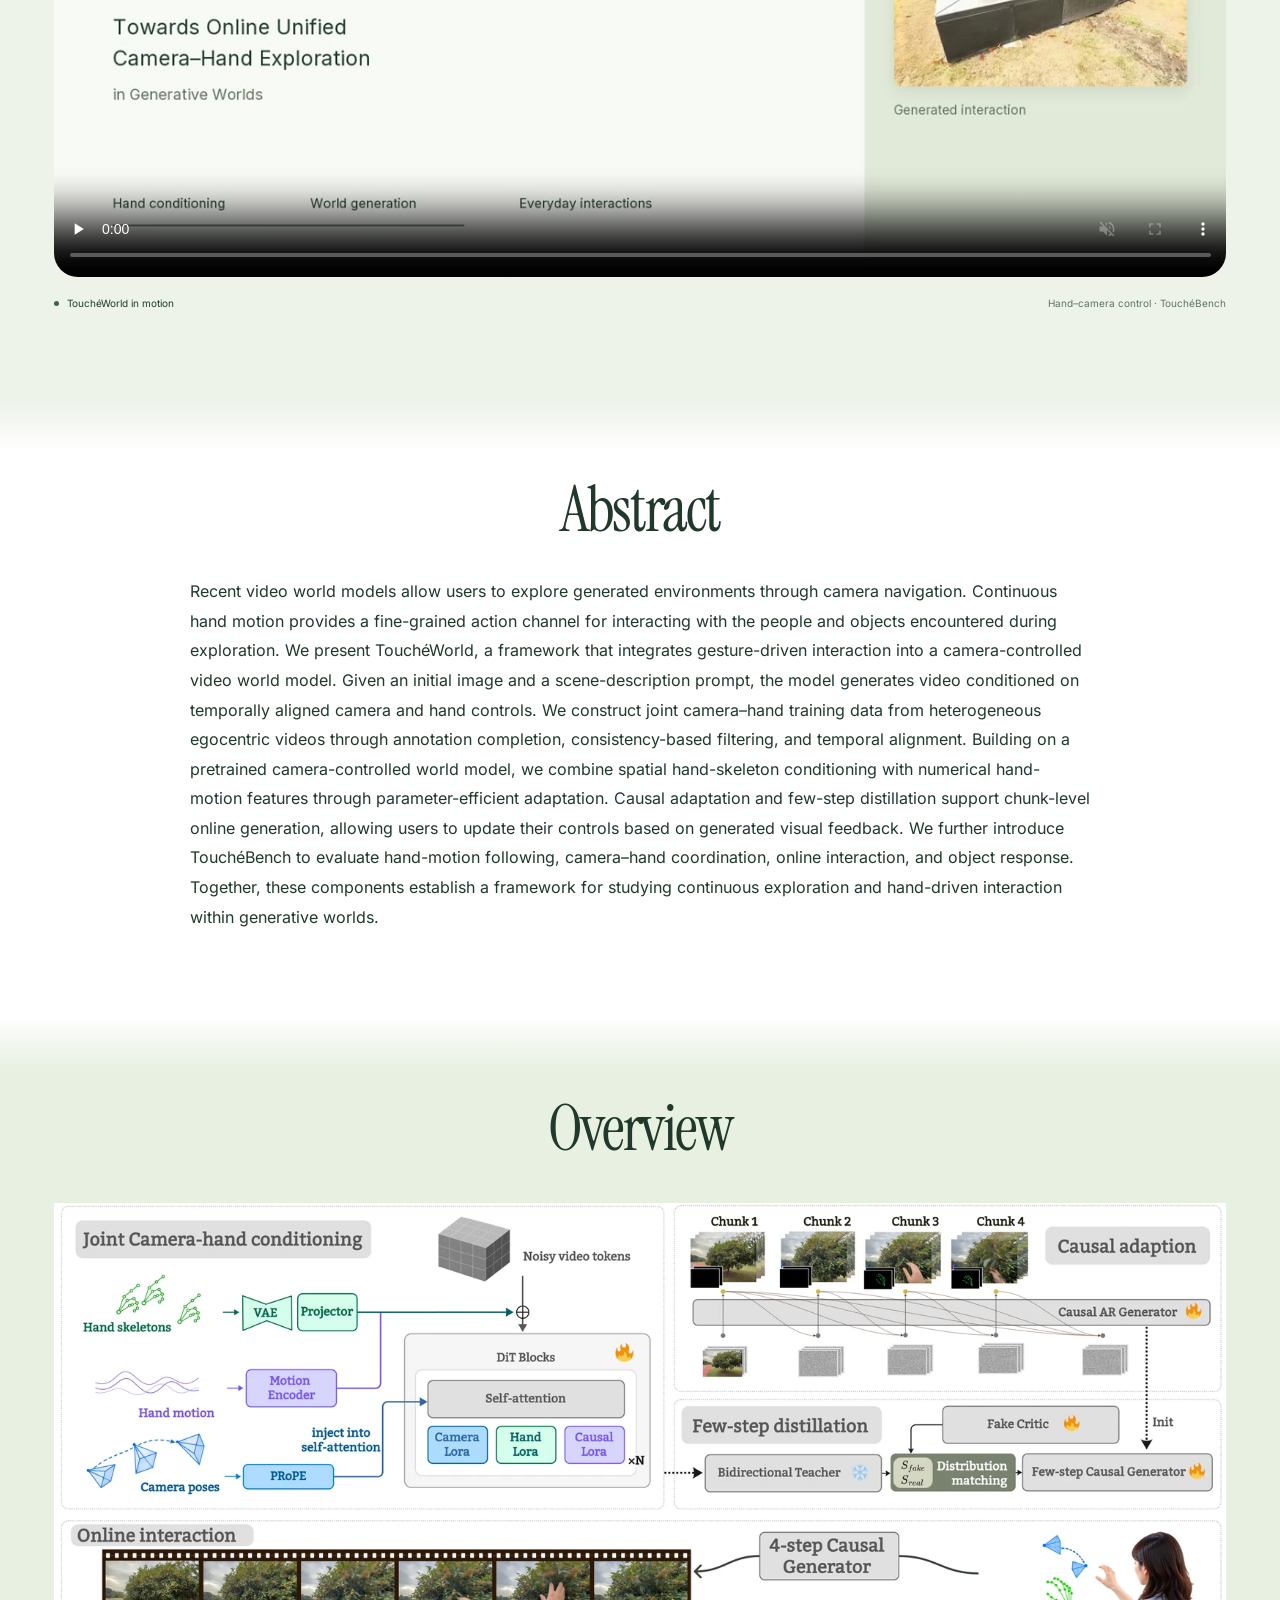
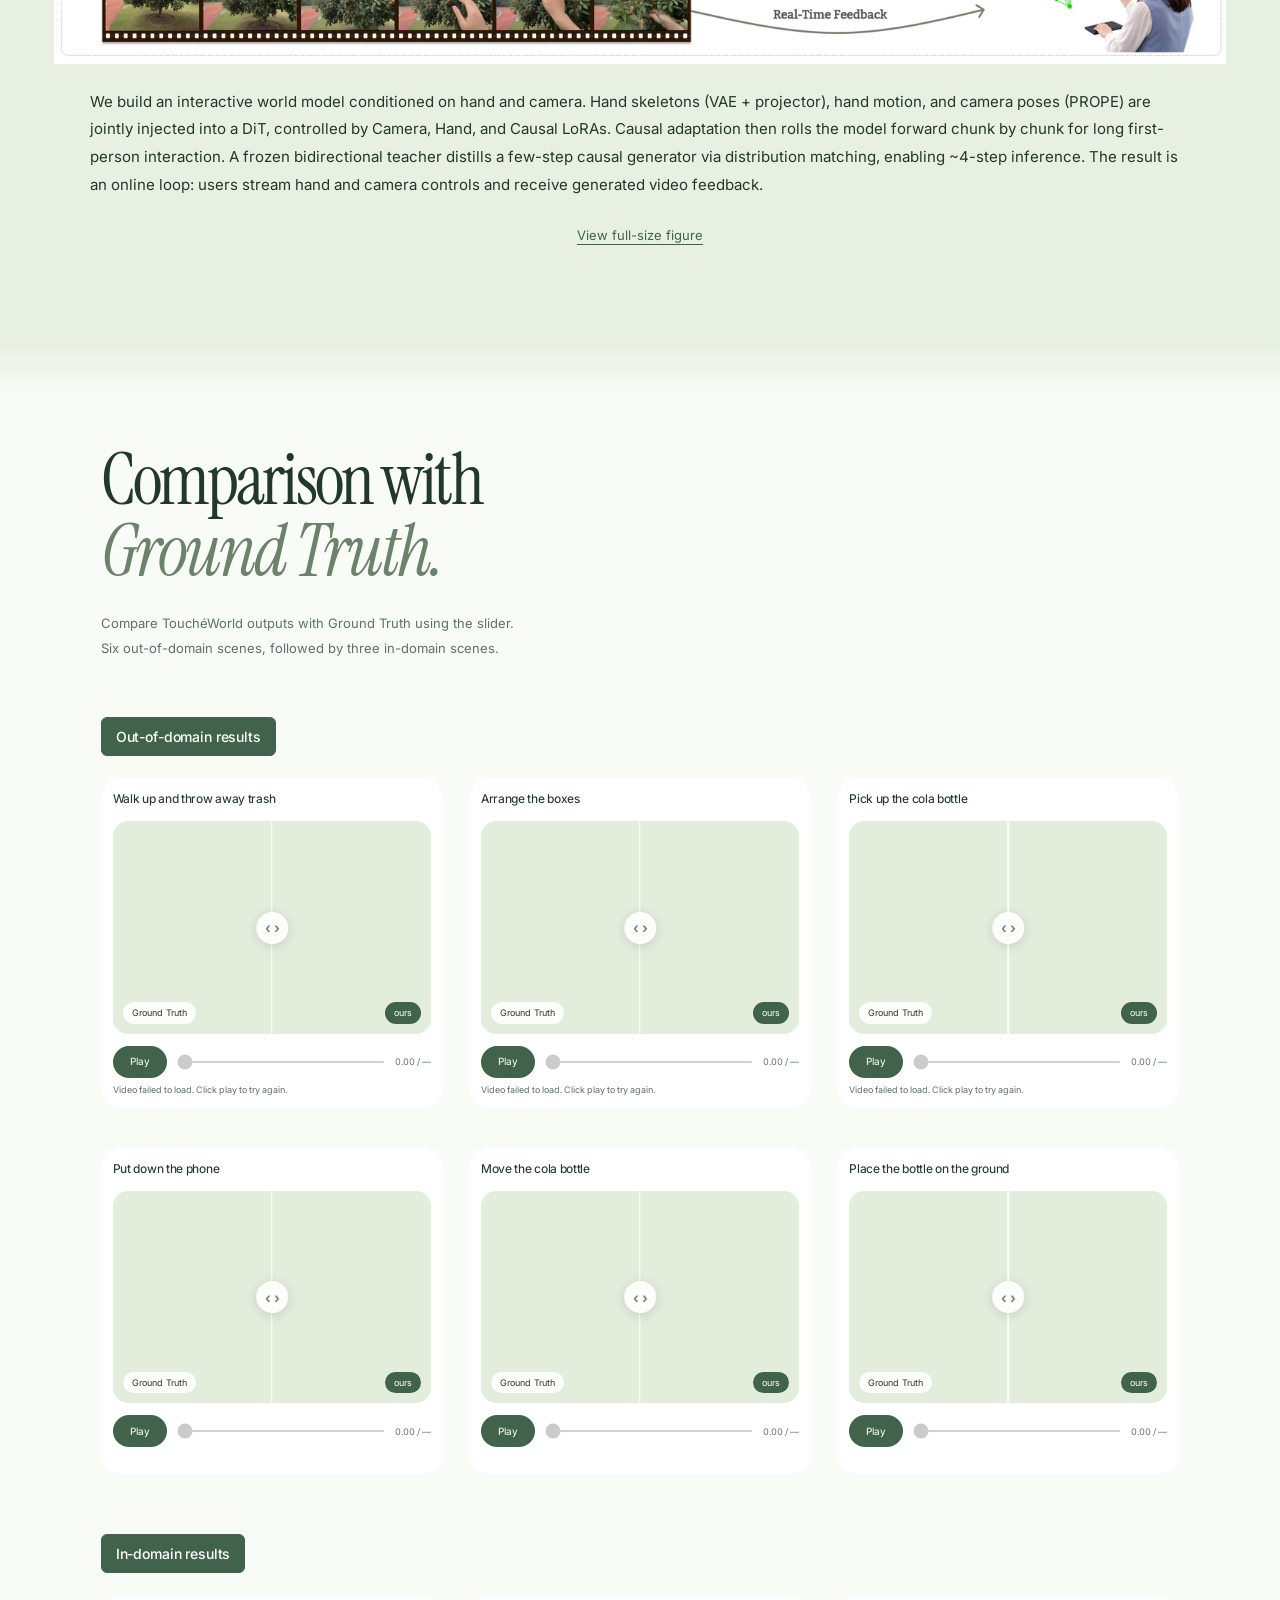
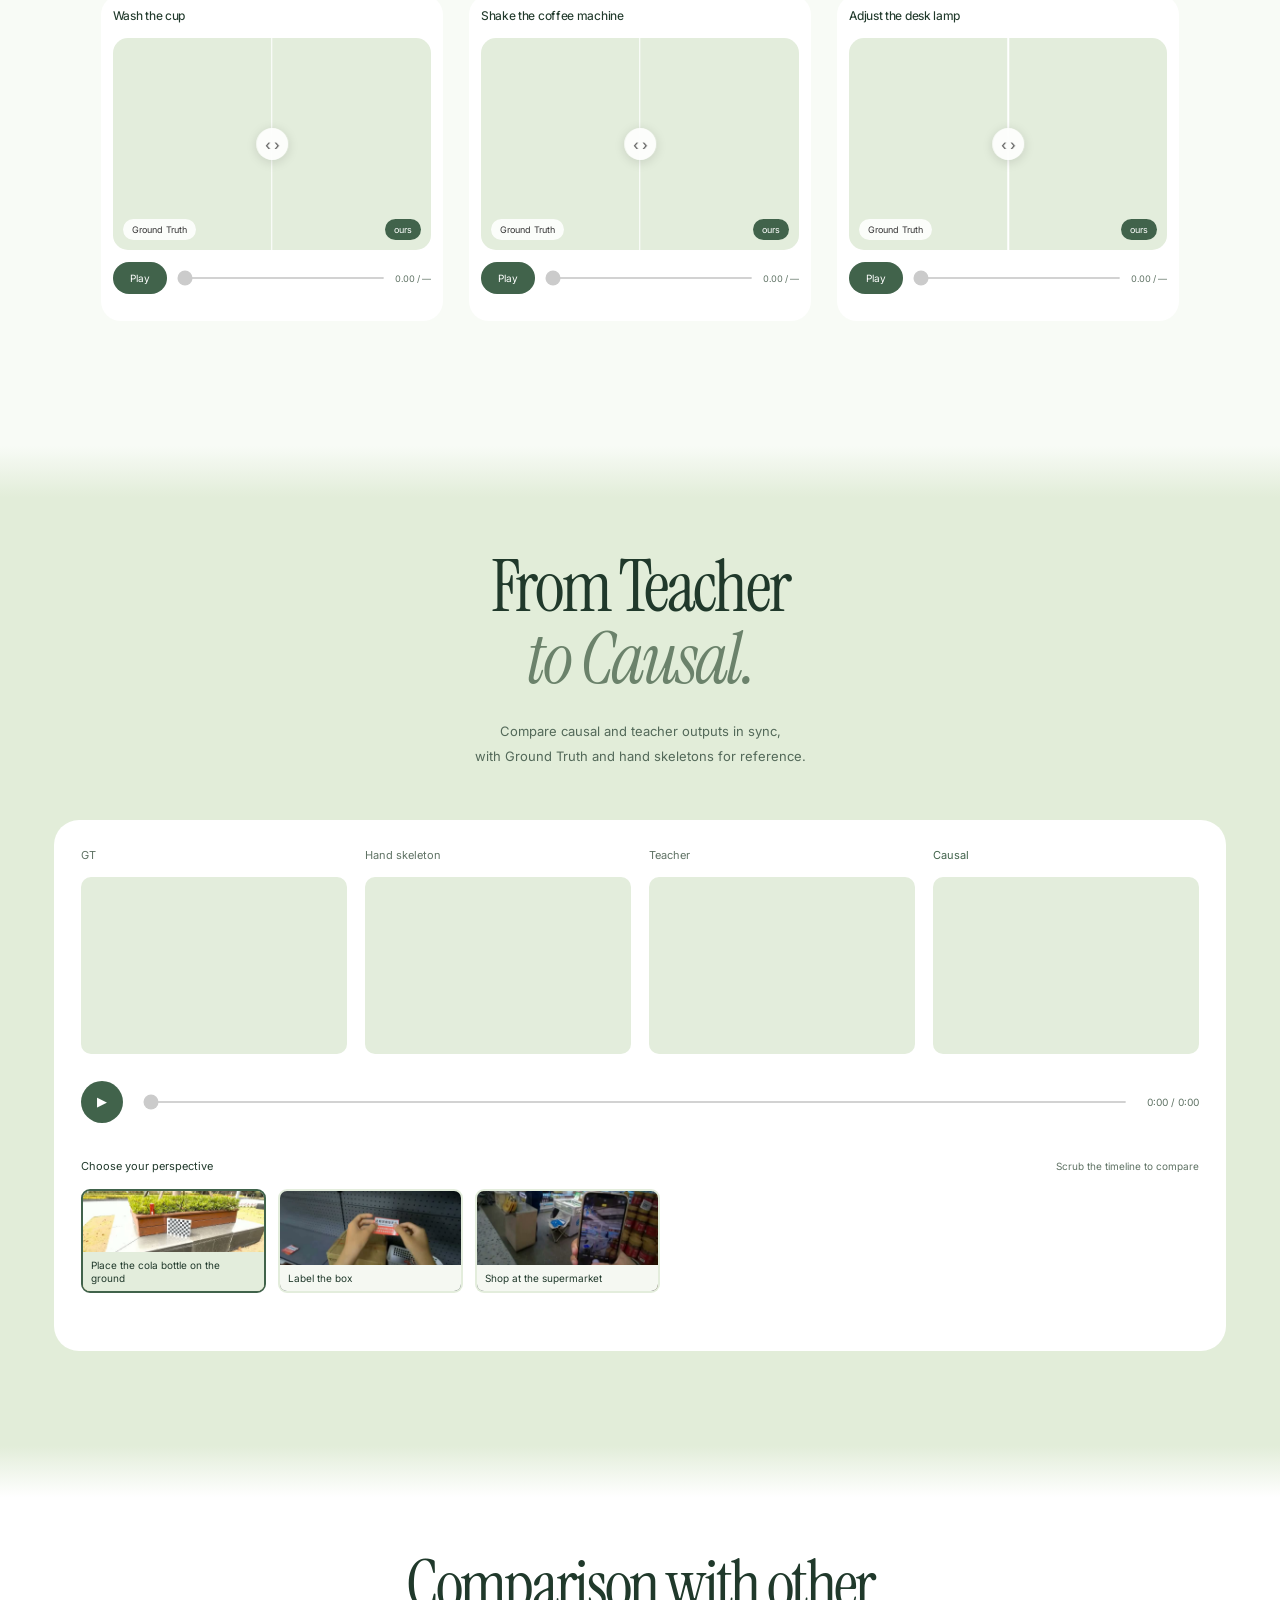
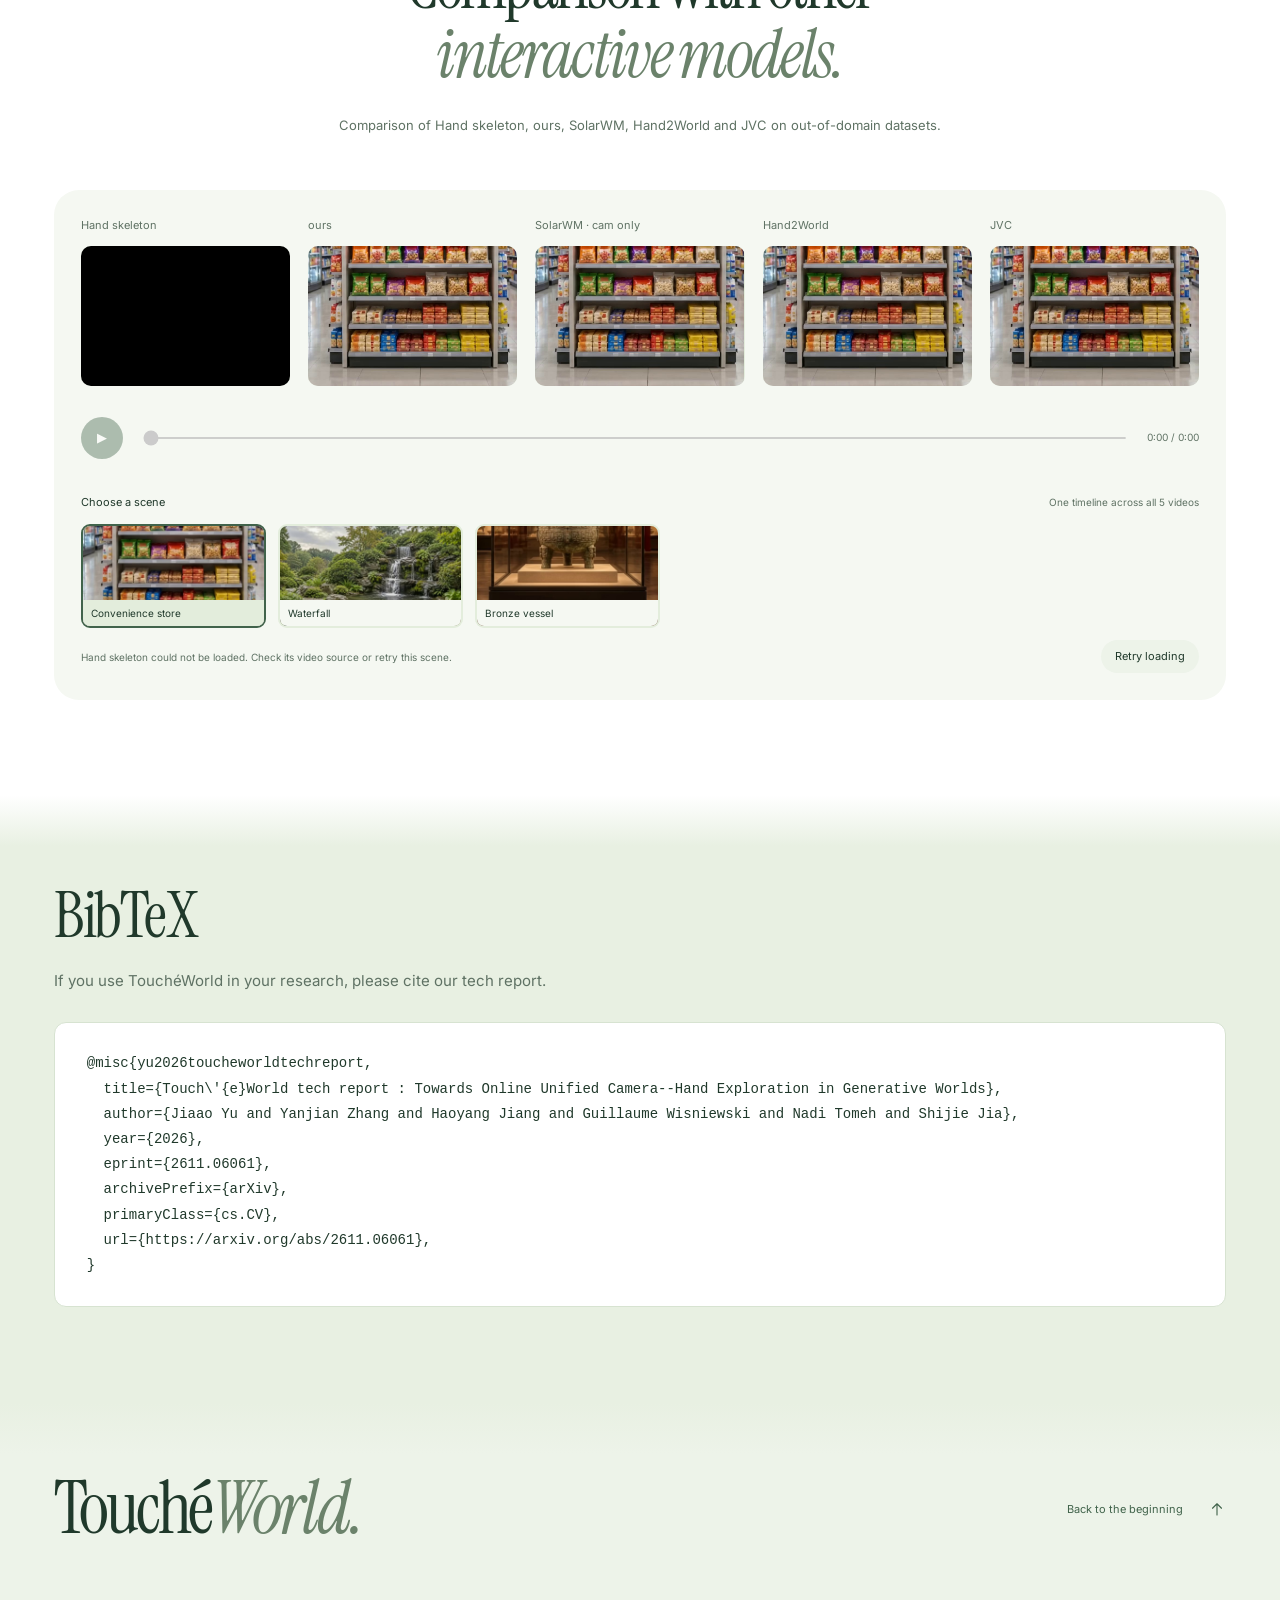
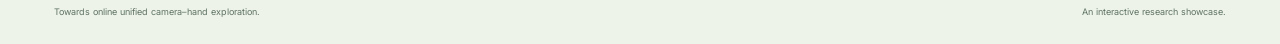
==== commit 900ddad6: "docs(toucheworld): add the supplied BibTeX citation" ====
--- a/index.html
+++ b/index.html
@@ -7,7 +7,7 @@
     <meta name="description" content="TouchéWorld: Towards Online Unified Camera–Hand Exploration in Generative Worlds. Explore the interactive scene and synchronized video comparisons." />
     <title>TouchéWorld — Towards Online Unified Camera–Hand Exploration in Generative Worlds</title>
     <link rel="preload" as="image" href="./assets/research/hero-landscape-poster.jpg" fetchpriority="high" />
-    <script type="module" crossorigin src="./assets/app/index-ZJVh4w_z.js"></script>
+    <script type="module" crossorigin src="./assets/app/index-CXNOY-WN.js"></script>
     <link rel="stylesheet" crossorigin href="./assets/app/index-D329LBKy.css">
   </head>
   <body>
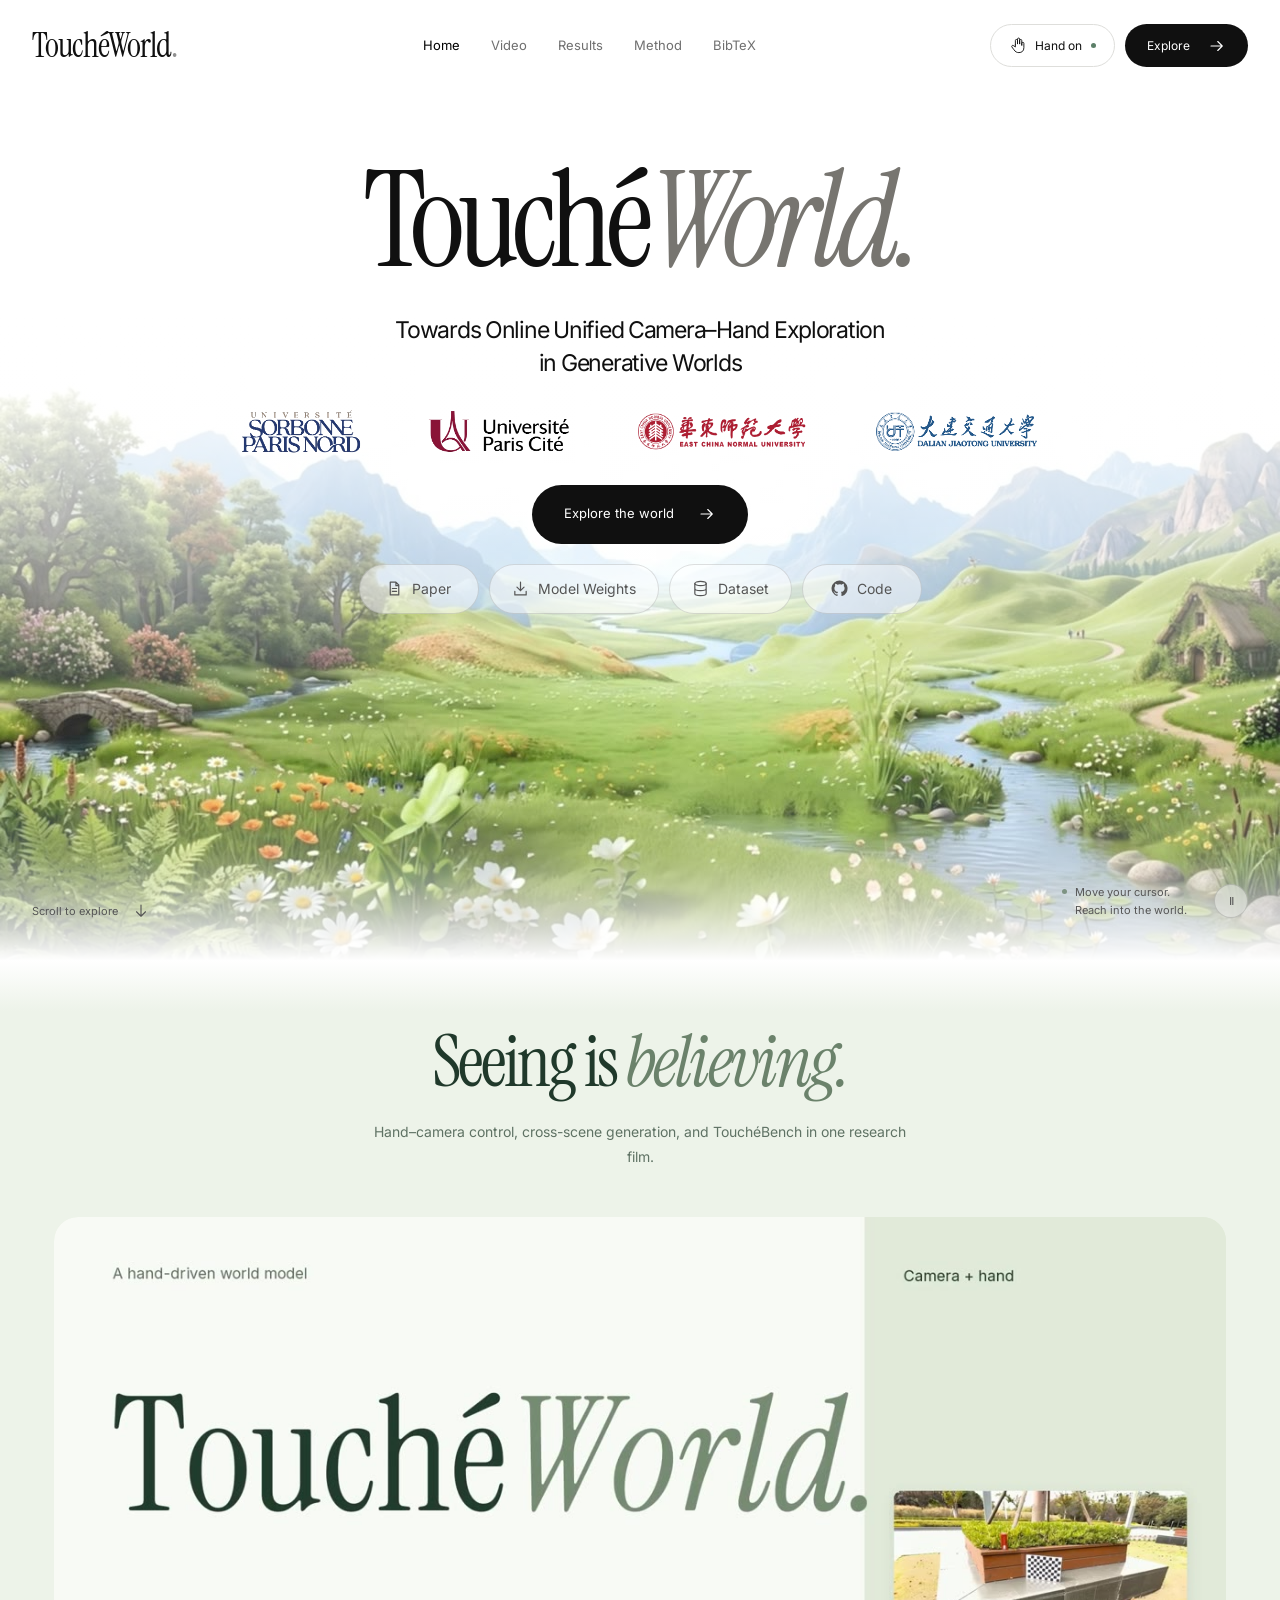
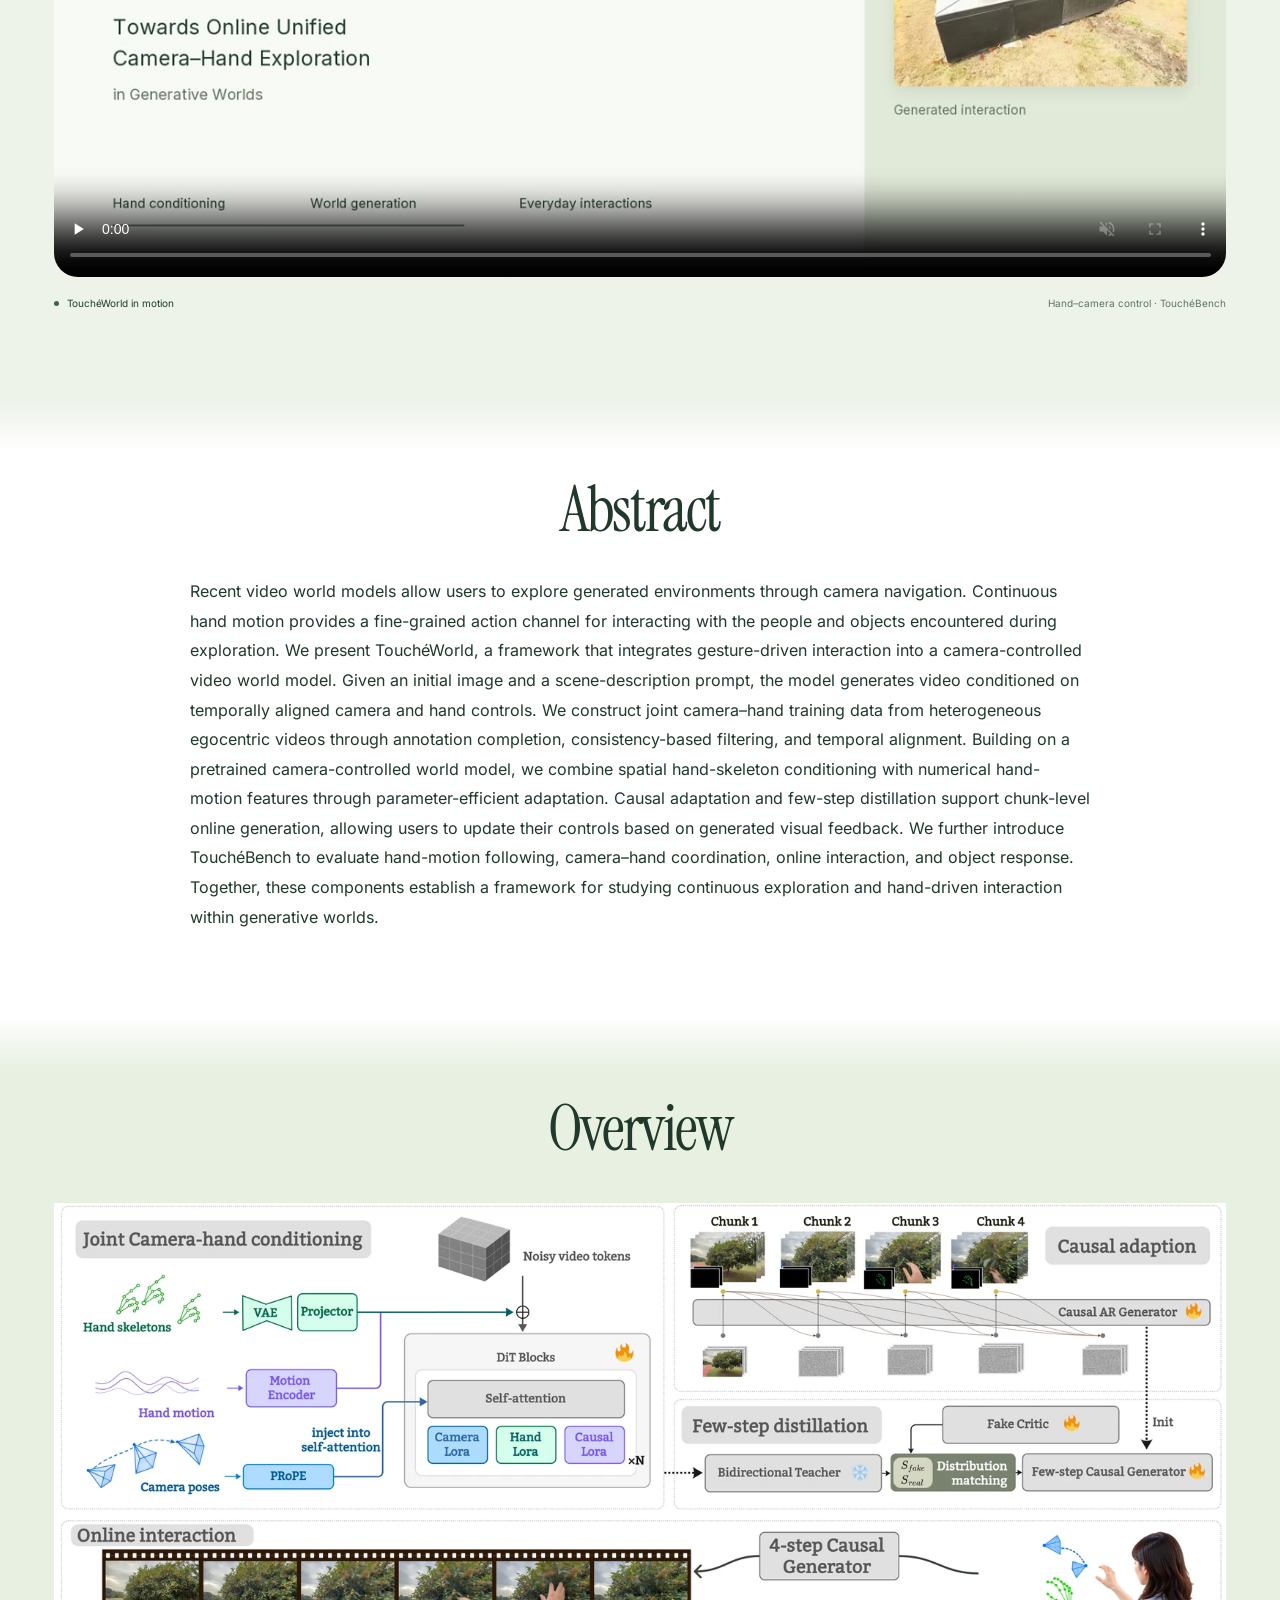
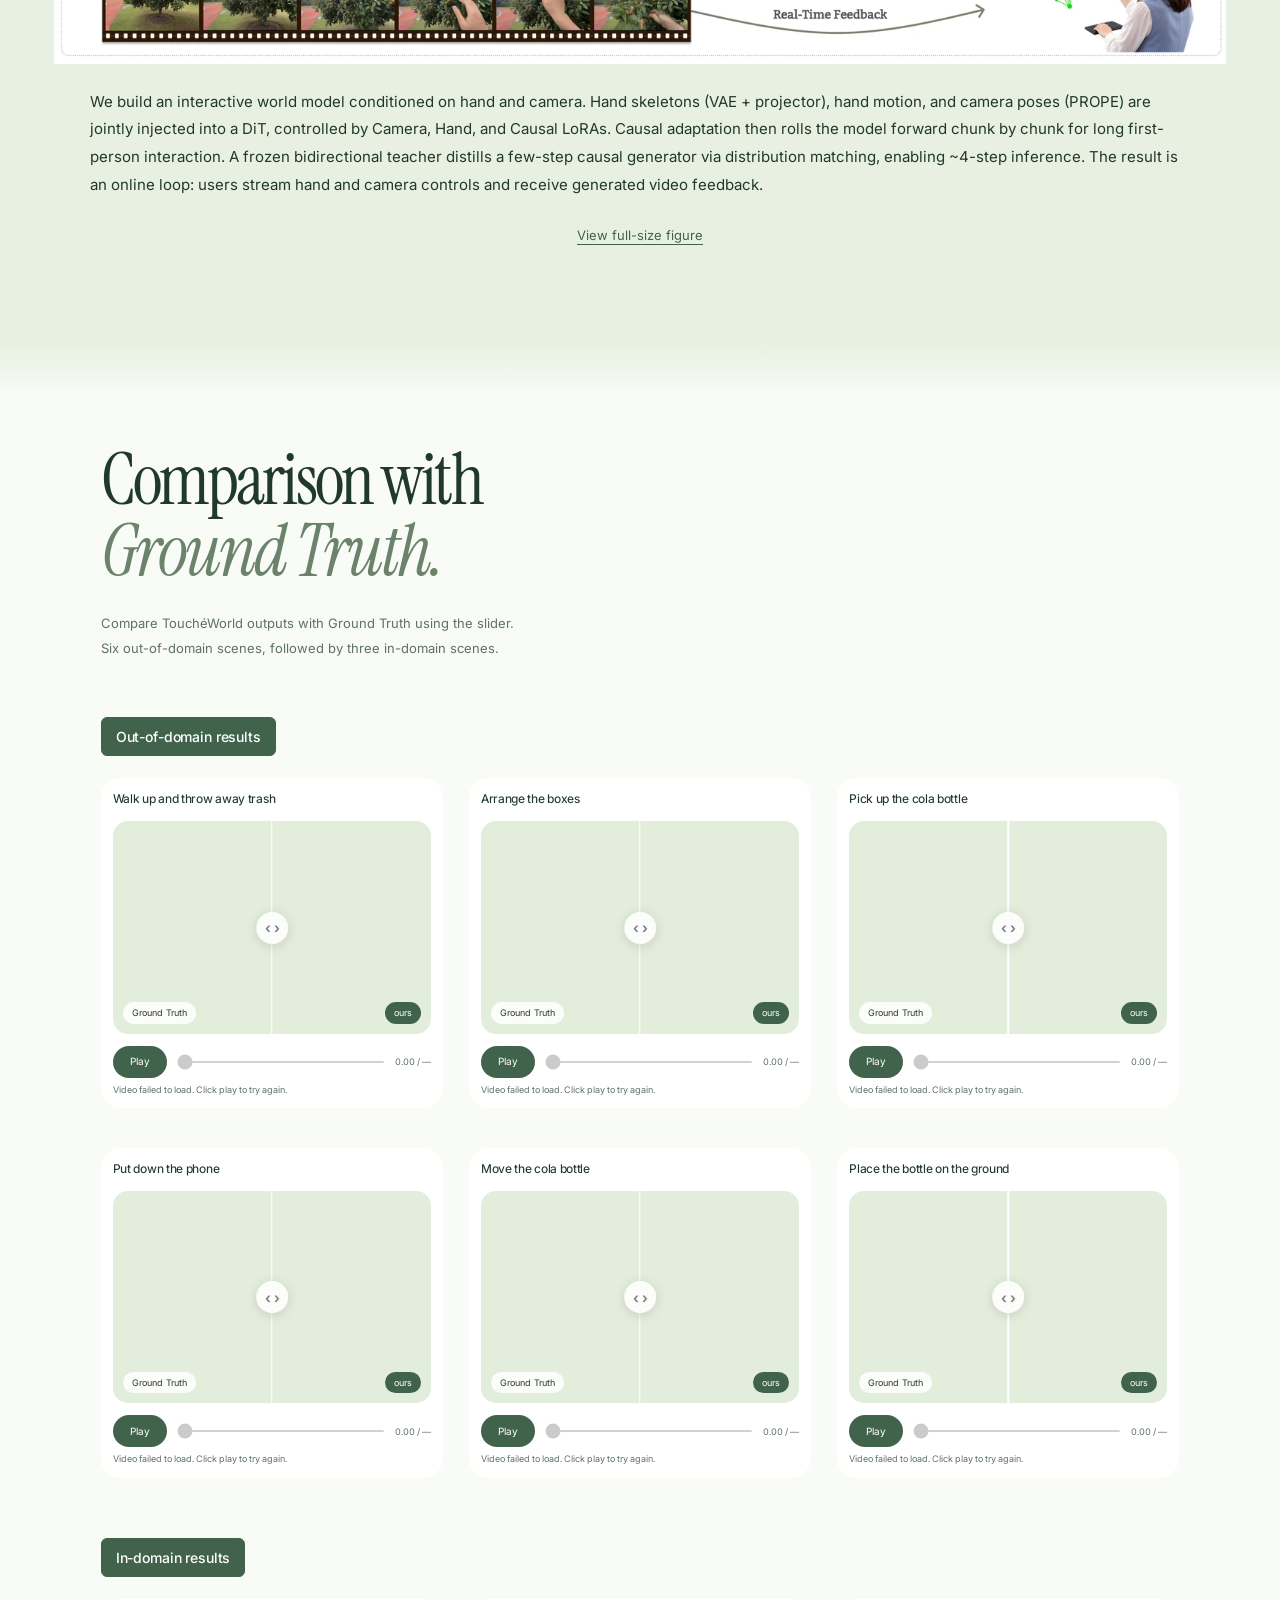
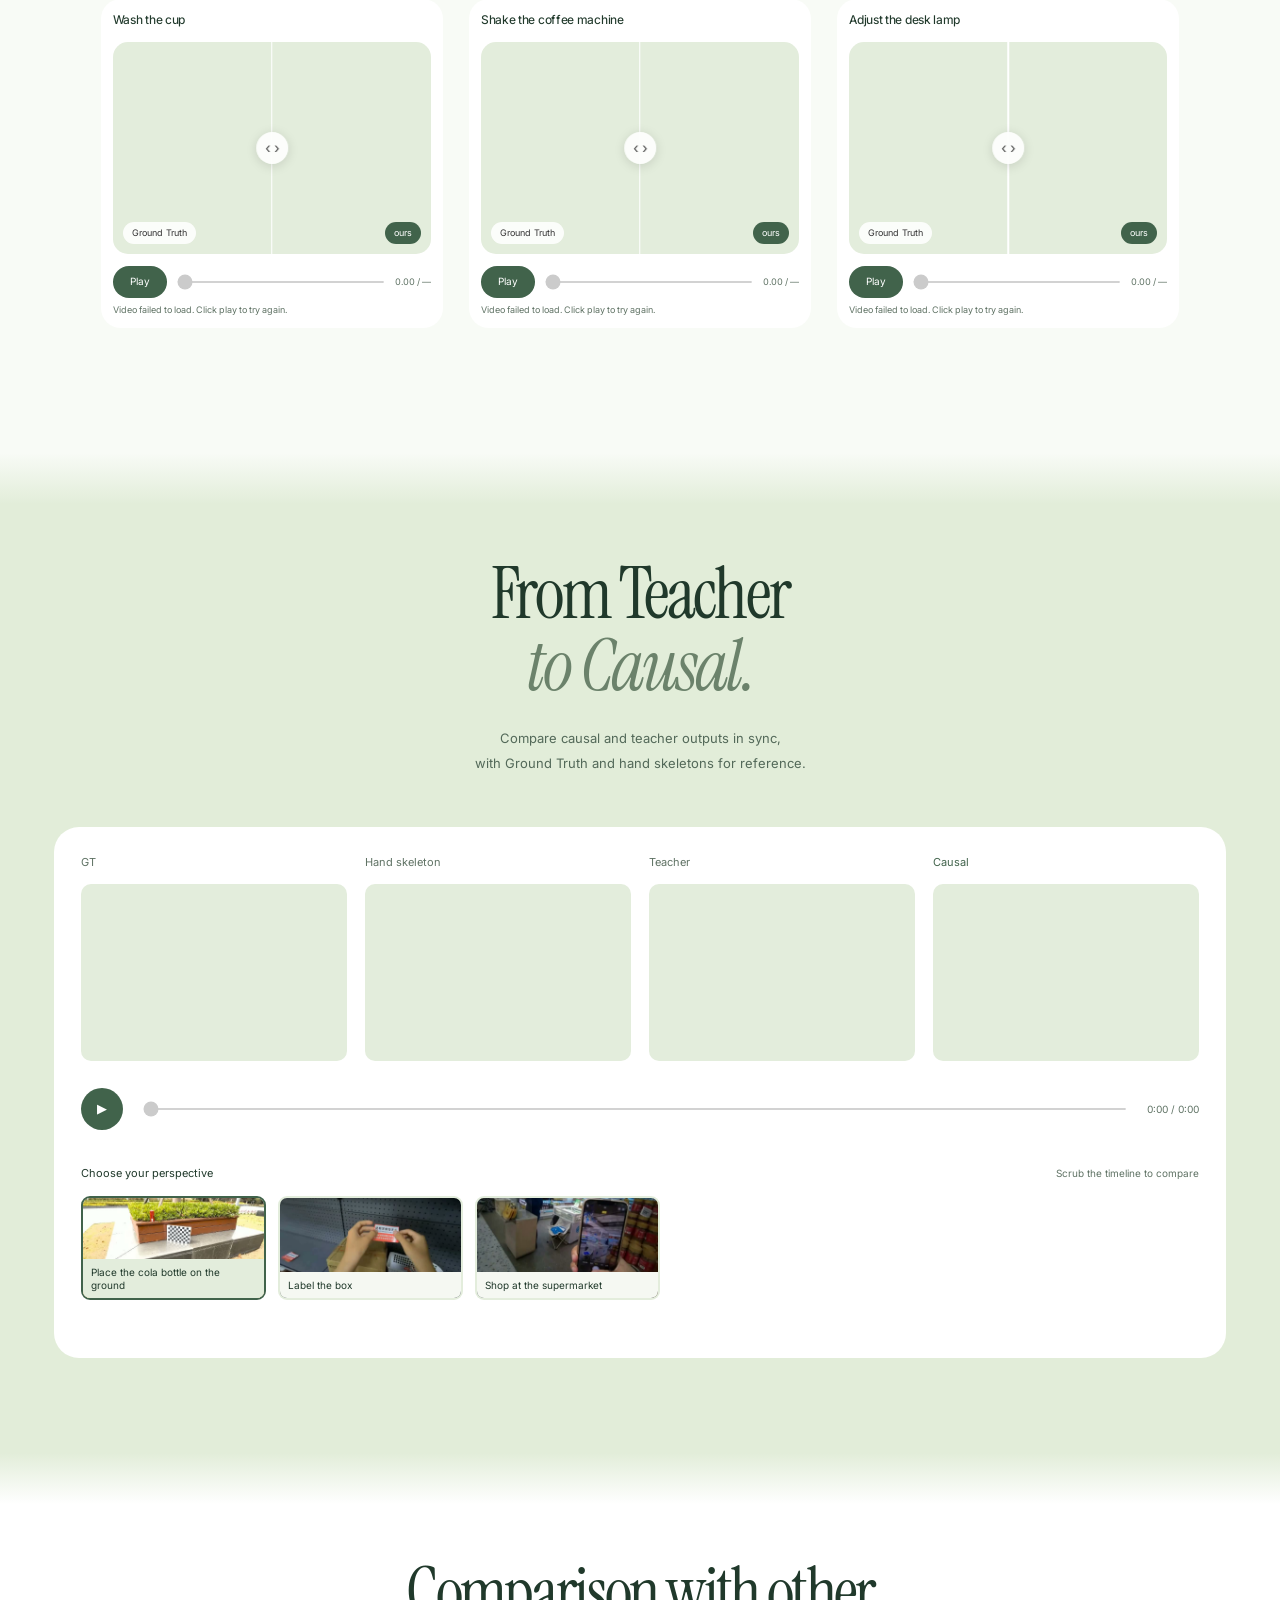
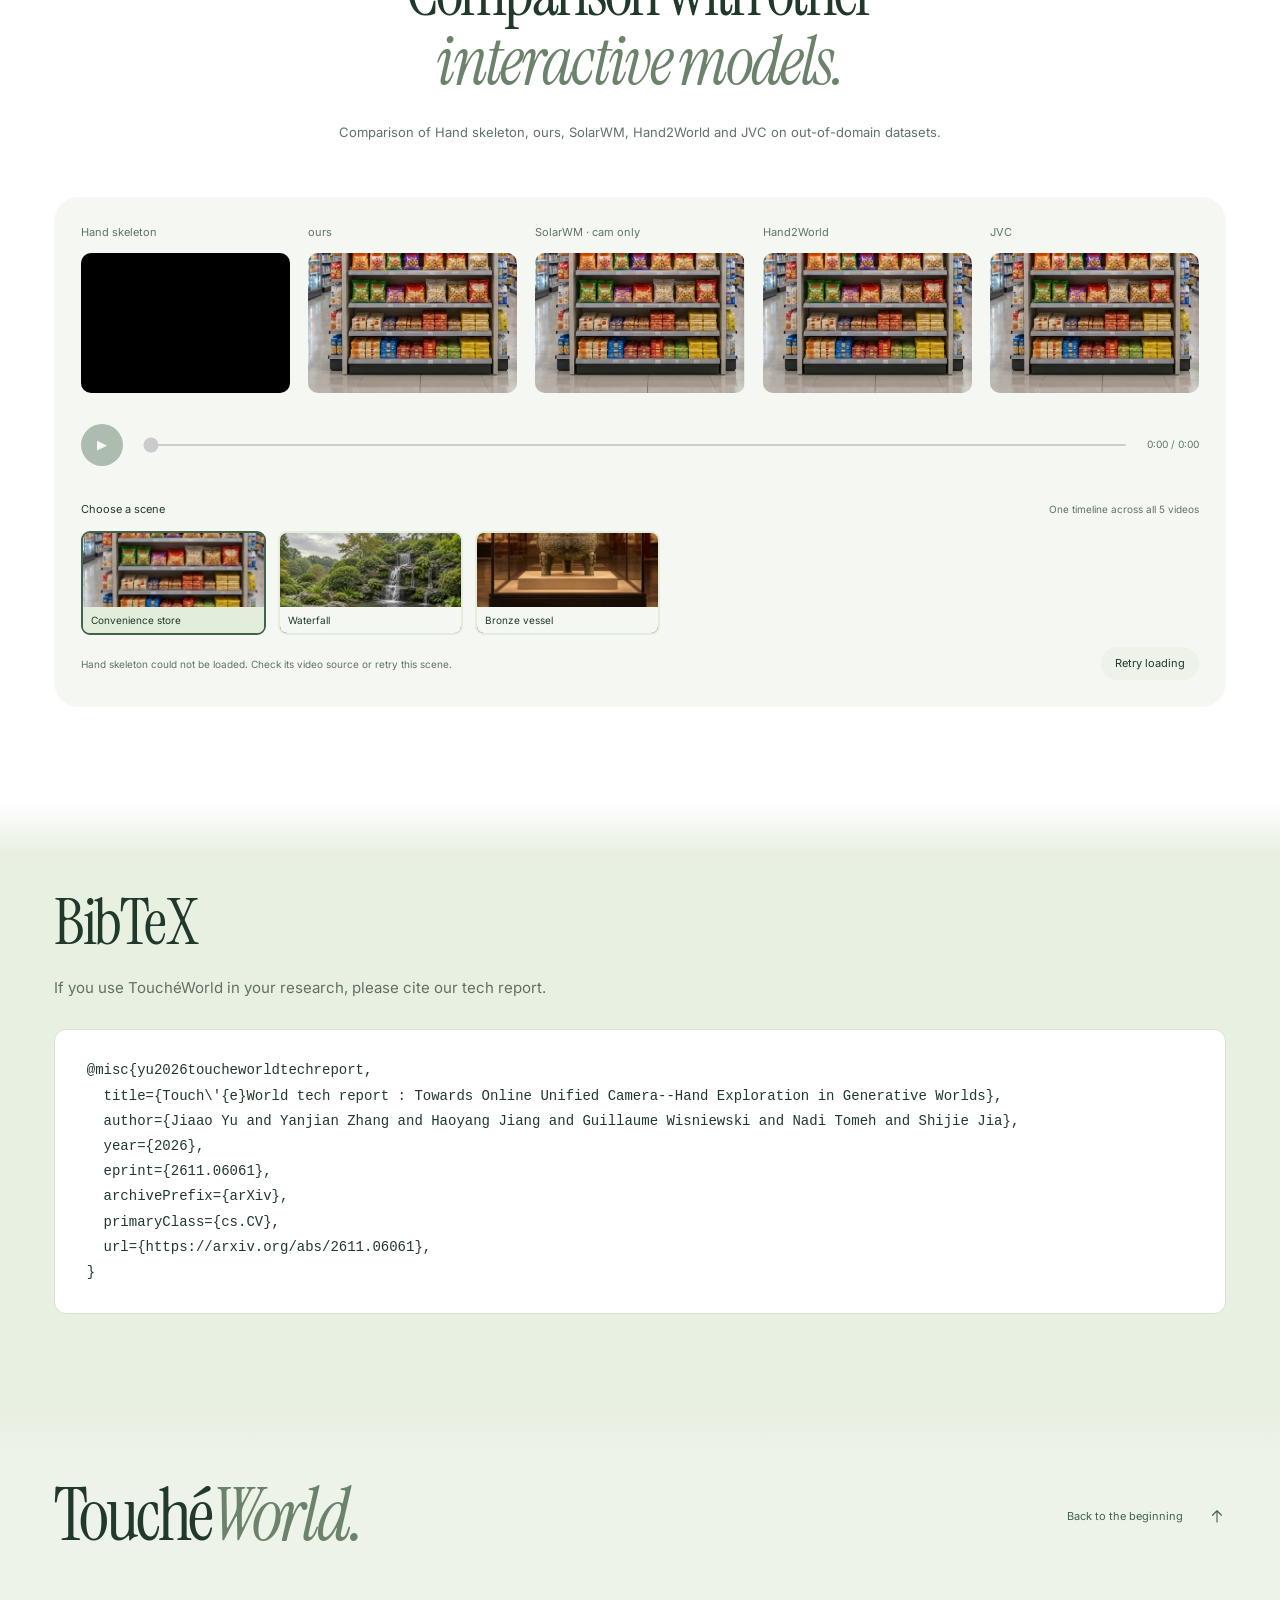
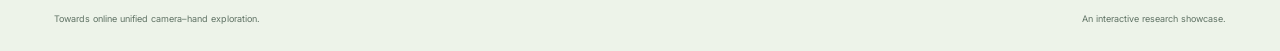
==== commit 135fbf37: "fix(toucheworld): point Paper to the arXiv page" ====
--- a/index.html
+++ b/index.html
@@ -7,7 +7,7 @@
     <meta name="description" content="TouchéWorld: Towards Online Unified Camera–Hand Exploration in Generative Worlds. Explore the interactive scene and synchronized video comparisons." />
     <title>TouchéWorld — Towards Online Unified Camera–Hand Exploration in Generative Worlds</title>
     <link rel="preload" as="image" href="./assets/research/hero-landscape-poster.jpg" fetchpriority="high" />
-    <script type="module" crossorigin src="./assets/app/index-CXNOY-WN.js"></script>
+    <script type="module" crossorigin src="./assets/app/index-Cpy81yG0.js"></script>
     <link rel="stylesheet" crossorigin href="./assets/app/index-D329LBKy.css">
   </head>
   <body>
